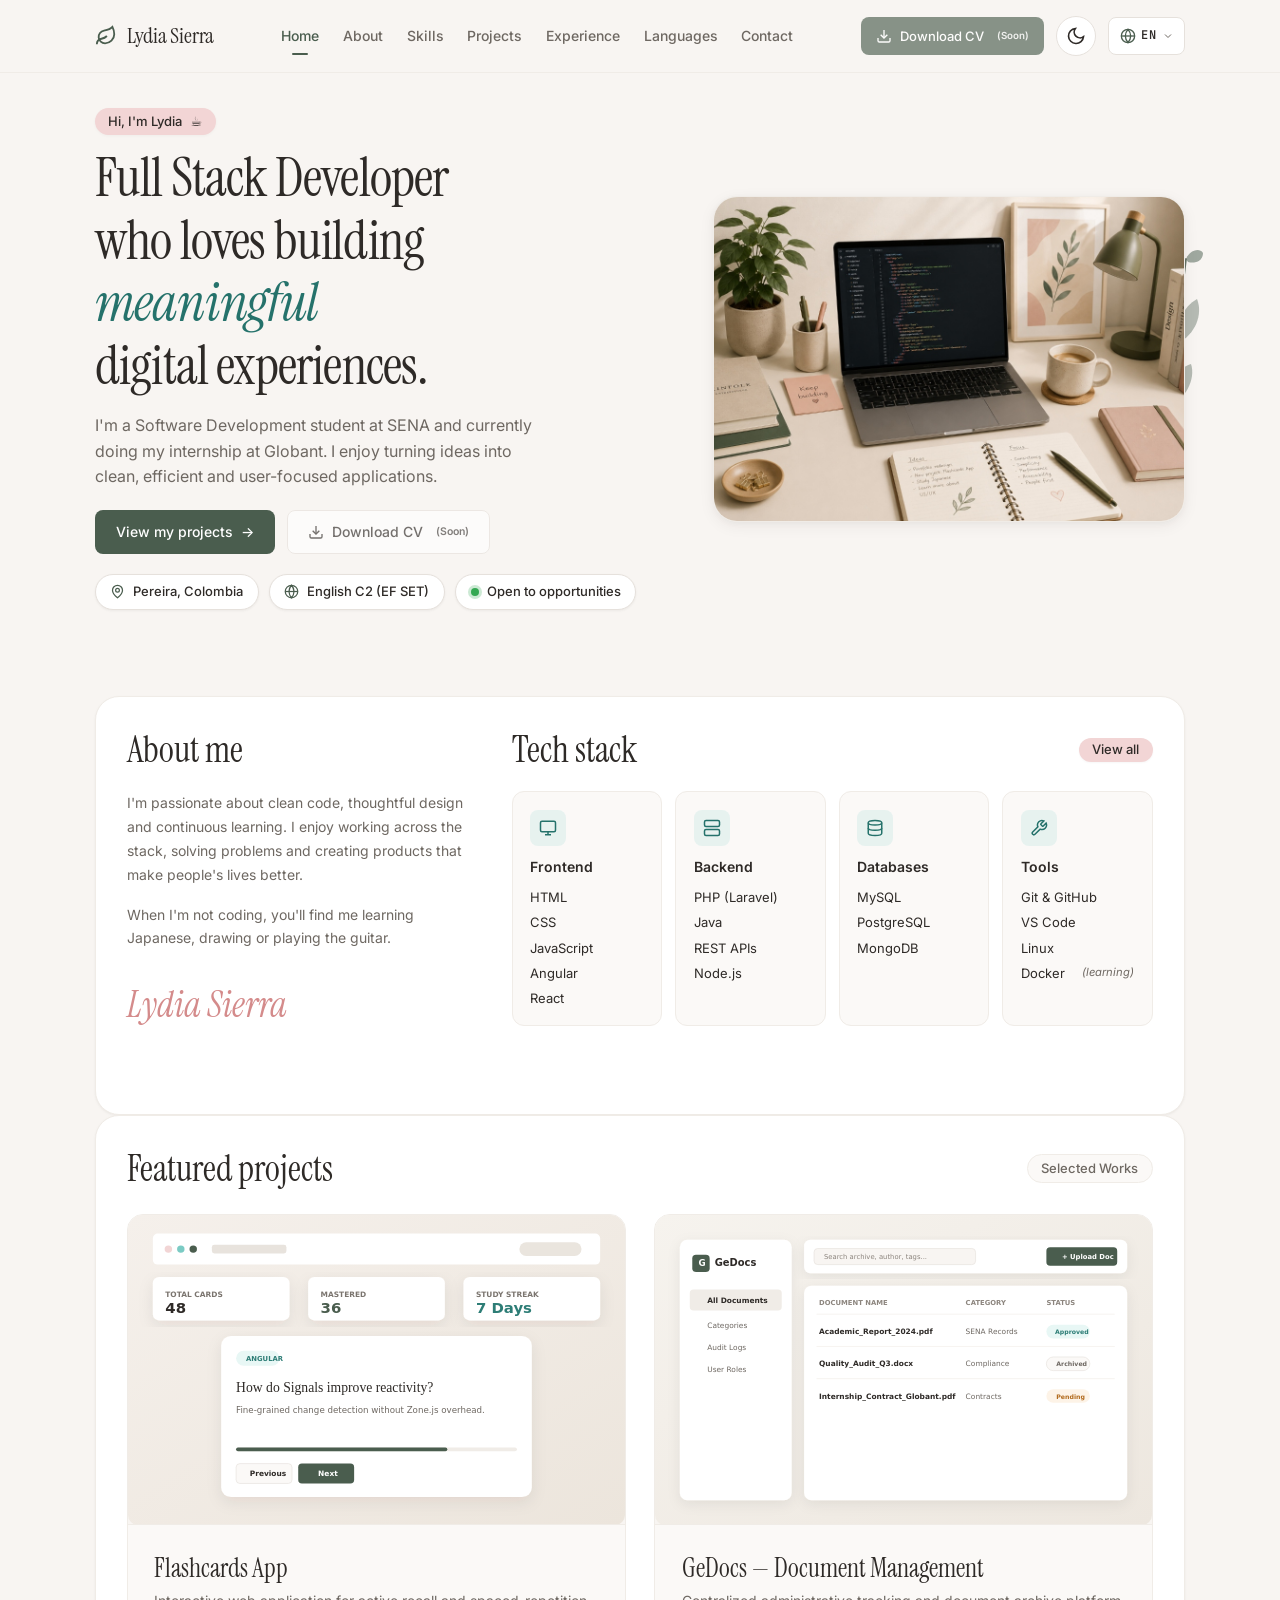
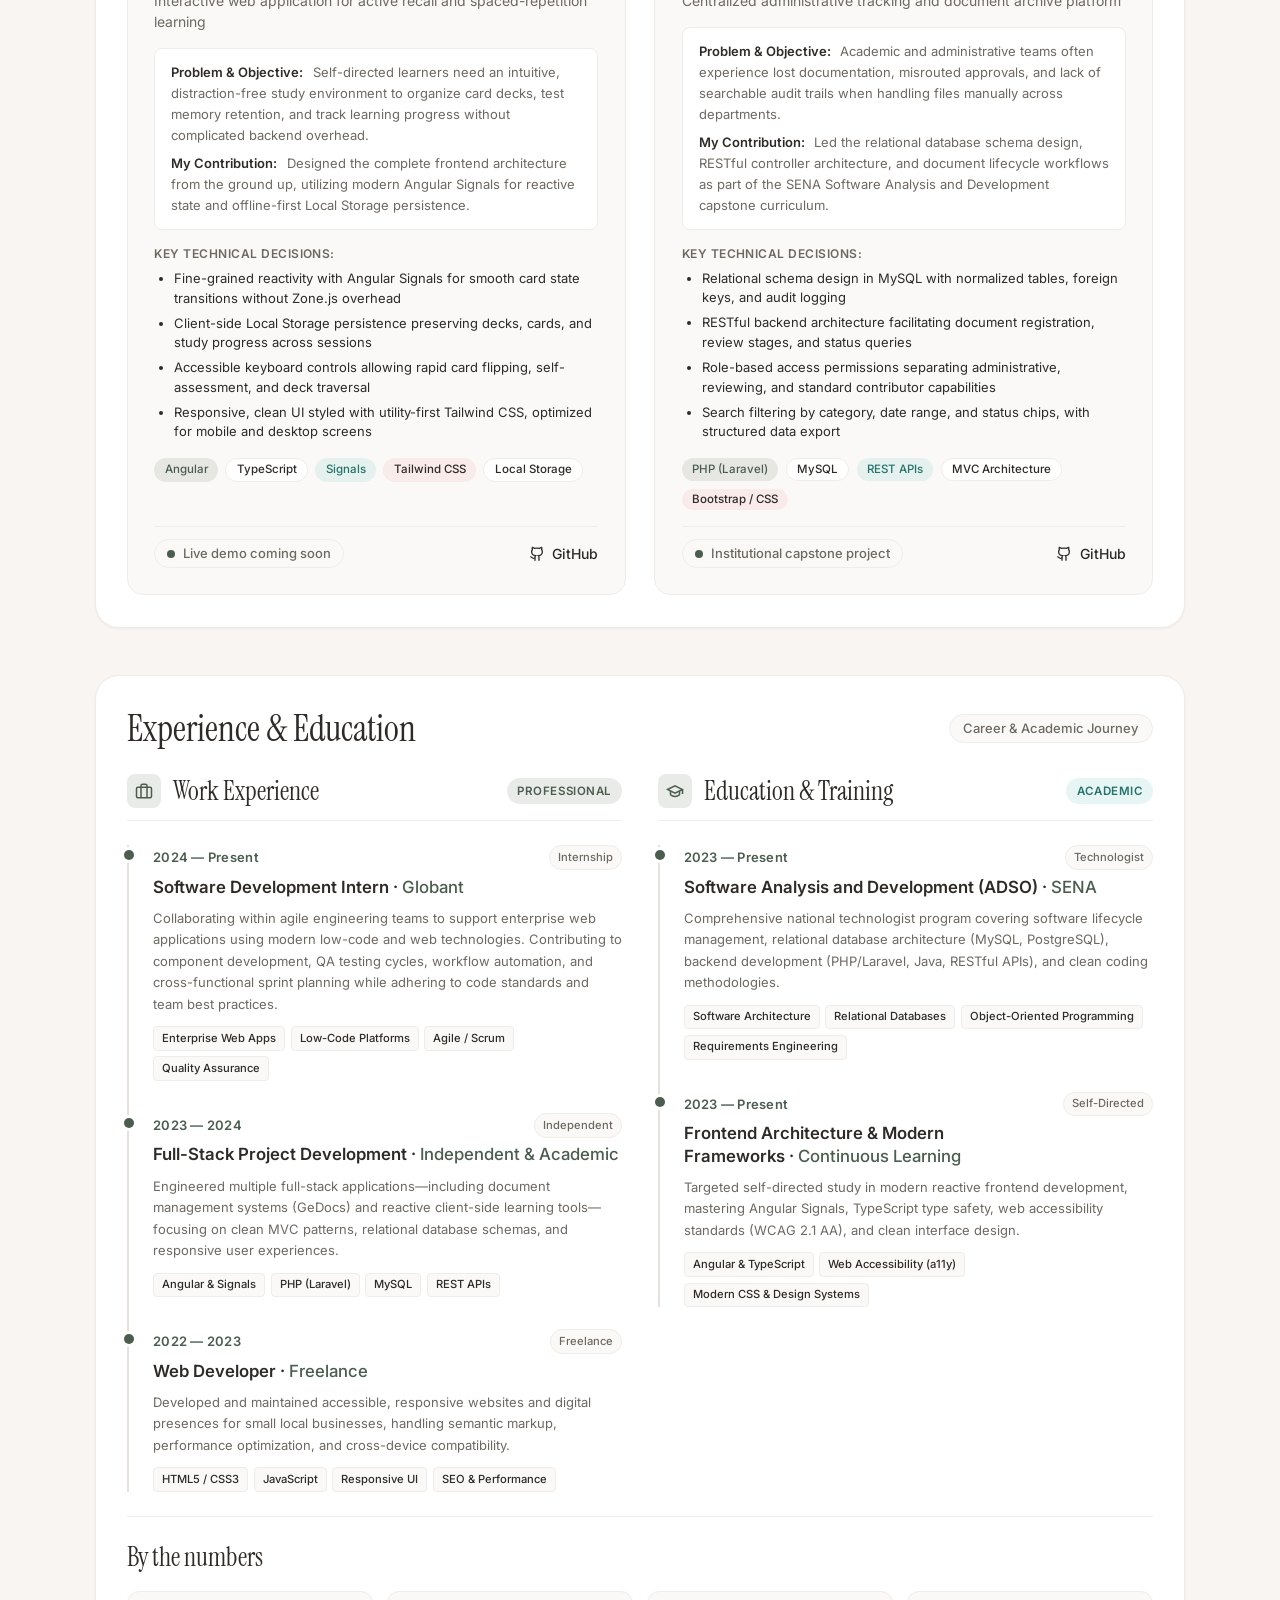
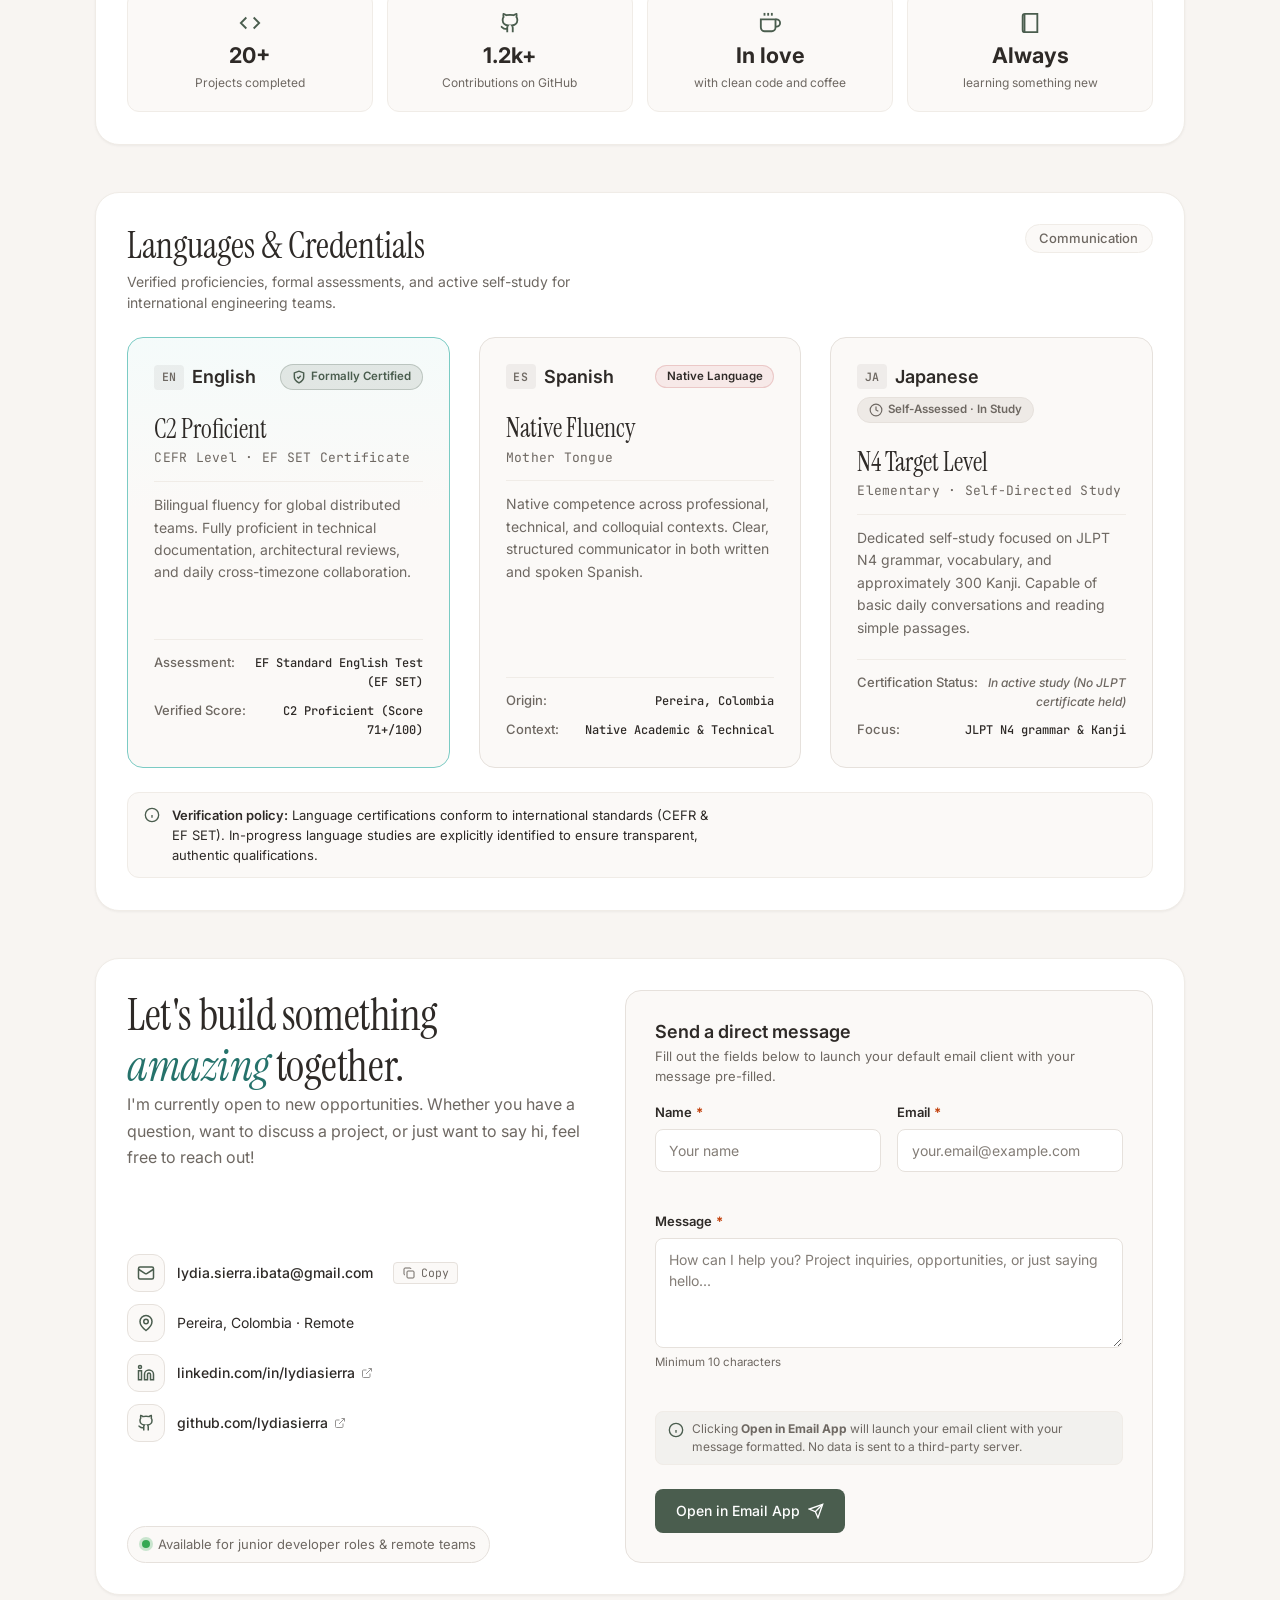
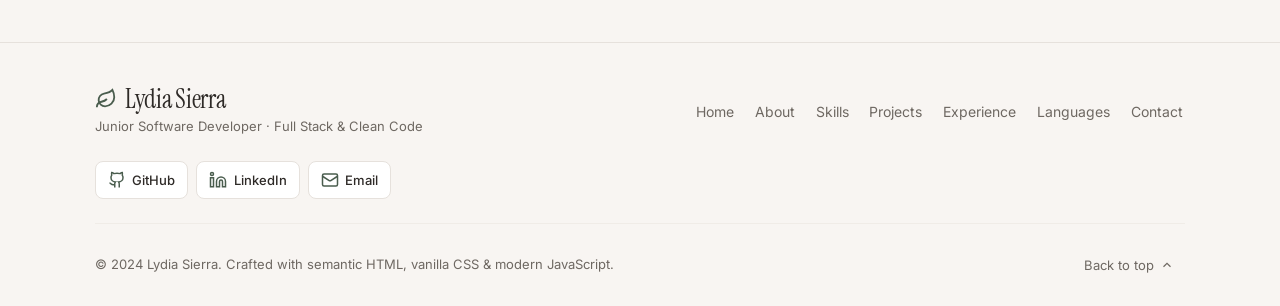
==== index.html @ cf104714 "fix(a11y): resolve accessibility audit findings across landmarks, contrast, and keyboard navigation " ====
<!DOCTYPE html>
<html lang="en">
<head>
  <meta charset="UTF-8">
  <meta name="viewport" content="width=device-width, initial-scale=1.0">
  <meta name="description" content="Personal developer portfolio of Lydia Sierra — Junior Software Developer. Explore projects, technical skills, experience, and contact information.">
  <meta name="author" content="Lydia Sierra">
  <title>Lydia Sierra — Personal Developer Portfolio</title>

  <!-- Early Theme Detection Script (FOUC Prevention) -->
  <script>
    (function () {
      try {
        const stored = localStorage.getItem('portfolio-theme');
        const isValid = stored === 'dark' || stored === 'light';
        const prefersDark = window.matchMedia && window.matchMedia('(prefers-color-scheme: dark)').matches;
        const theme = isValid ? stored : (prefersDark ? 'dark' : 'light');
        document.documentElement.setAttribute('data-theme', theme);
      } catch (err) {}
    })();
  </script>

  <!-- Typography: Google Fonts Preconnect & Stylesheets -->
  <link rel="preconnect" href="https://fonts.googleapis.com">
  <link rel="preconnect" href="https://fonts.gstatic.com" crossorigin>
  <link href="https://fonts.googleapis.com/css2?family=Instrument+Serif:ital@0;1&family=Inter:wght@400;500;600;700&family=JetBrains+Mono:wght@400;500&display=swap" rel="stylesheet">

  <!-- Stylesheets -->
  <link rel="stylesheet" href="css/variables.css">
  <link rel="stylesheet" href="css/style.css">
  <link rel="stylesheet" href="css/header.css">
  <link rel="stylesheet" href="css/hero.css">
  <link rel="stylesheet" href="css/about-skills.css">
  <link rel="stylesheet" href="css/projects.css">
  <link rel="stylesheet" href="css/experience.css">
  <link rel="stylesheet" href="css/languages.css">
  <link rel="stylesheet" href="css/contact.css">
  <link rel="stylesheet" href="css/footer.css">
</head>
<body>
  <!-- Accessible Skip-to-Content Link -->
  <a href="#main-content" class="skip-link" data-i18n="a11y.skipLink">Skip to main content</a>

  <!-- Polite Screen Reader Announcement Region for i18n -->
  <div id="i18n-announcer" class="sr-only" aria-live="polite" aria-atomic="true"></div>

  <!-- 1. Header and Navigation Landmark -->
  <header class="site-header" id="header">
    <div class="container header-container">
      <a href="#hero" class="brand-link" data-i18n-aria-label="brand.ariaLabel" aria-label="Lydia Sierra — Home">
        <svg class="brand-icon" aria-hidden="true" width="24" height="24" viewBox="0 0 24 24" fill="none" stroke="currentColor" stroke-width="2">
          <path d="M11 20A7 7 0 0 1 9.8 6.1C15.5 5 17 4.48 19 2c1 2 2 4.18 2 8 0 5.5-4.78 10-10 10Z"/>
          <path d="M2 21c0-3 1.85-5.36 5.08-6C9.5 14.52 12 13 13 12"/>
        </svg>
        <span class="brand-name">Lydia Sierra</span>
      </a>

      <!-- Mobile Navigation Toggle -->
      <button type="button" class="nav-toggle" aria-expanded="false" aria-controls="primary-nav" data-i18n-aria-label="nav.toggleAria" aria-label="Toggle navigation menu">
        <span class="nav-toggle-icon" aria-hidden="true"></span>
      </button>

      <!-- Navigation Links -->
      <nav id="primary-nav" class="nav-menu" data-i18n-aria-label="nav.ariaLabel" aria-label="Primary navigation">
        <ul class="nav-list" id="nav-list">
          <li data-nav-id="hero"><a href="#hero" class="nav-link active" aria-current="page" data-i18n="nav.home">Home</a></li>
          <li data-nav-id="about"><a href="#about" class="nav-link" data-i18n="nav.about">About</a></li>
          <li data-nav-id="skills"><a href="#skills" class="nav-link" data-i18n="nav.skills">Skills</a></li>
          <li data-nav-id="projects"><a href="#projects" class="nav-link" data-i18n="nav.projects">Projects</a></li>
          <li data-nav-id="experience"><a href="#experience" class="nav-link" data-i18n="nav.experience">Experience</a></li>
          <li data-nav-id="languages"><a href="#languages" class="nav-link" data-i18n="nav.languages">Languages</a></li>
          <li data-nav-id="contact"><a href="#contact" class="nav-link" data-i18n="nav.contact">Contact</a></li>
          <!-- Progressive Overflow Menu Item for Desktop & Tablet -->
          <li class="nav-overflow-item" id="nav-overflow-item" hidden>
            <button
              type="button"
              id="nav-overflow-btn"
              class="nav-link nav-overflow-btn"
              aria-expanded="false"
              aria-haspopup="true"
              aria-controls="nav-overflow-menu"
              data-i18n-aria-label="nav.moreLinks"
              aria-label="More navigation links"
            >
              <span class="nav-overflow-text" data-i18n="nav.more">More</span>
              <svg class="nav-overflow-caret" width="12" height="12" viewBox="0 0 24 24" fill="none" stroke="currentColor" stroke-width="2.5" aria-hidden="true">
                <polyline points="6 9 12 15 18 9"/>
              </svg>
            </button>
            <ul id="nav-overflow-menu" class="nav-overflow-menu" role="menu" data-i18n-aria-label="nav.moreLinks" aria-label="More navigation links" hidden></ul>
          </li>
        </ul>

        <!-- Mobile Drawer Action Controls (Rendered inside mobile navigation drawer only) -->
        <div class="nav-drawer-actions" id="nav-drawer-actions">
          <a href="assets/documents/Lydia_Sierra_CV.pdf" class="btn btn-primary btn-sm btn-drawer-cv" aria-disabled="true" data-i18n-title="actions.cvTitle" title="CV document pending upload">
            <svg class="btn-icon" aria-hidden="true" width="16" height="16" viewBox="0 0 24 24" fill="none" stroke="currentColor" stroke-width="2">
              <path d="M21 15v4a2 2 0 0 1-2 2H5a2 2 0 0 1-2-2v-4"/>
              <polyline points="7 10 12 15 17 10"/>
              <line x1="12" y1="15" x2="12" y2="3"/>
            </svg>
            <span data-i18n="actions.downloadCv">Download CV</span>
            <span class="badge-pending" aria-hidden="true" data-i18n="actions.cvSoon">(Soon)</span>
          </a>

          <button
            type="button"
            class="btn-theme-drawer theme-toggle-btn"
            data-action="theme-toggle"
            aria-label="Switch to dark theme"
            title="Switch to dark theme"
          >
            <span class="theme-icon-slot" aria-hidden="true">
              <svg class="theme-icon" aria-hidden="true" width="18" height="18" viewBox="0 0 24 24" fill="none" stroke="currentColor" stroke-width="2">
                <path d="M21 12.79A9 9 0 1 1 11.21 3 7 7 0 0 0 21 12.79z"/>
              </svg>
            </span>
            <span class="theme-drawer-text">Switch to dark theme</span>
          </button>
        </div>
      </nav>

      <!-- Header Action Controls -->
      <div class="header-actions">


        <a href="assets/documents/Lydia_Sierra_CV.pdf" class="btn btn-primary btn-sm desktop-only-action" aria-disabled="true" data-i18n-title="actions.cvTitle" title="CV document pending upload">
          <svg class="btn-icon" aria-hidden="true" width="16" height="16" viewBox="0 0 24 24" fill="none" stroke="currentColor" stroke-width="2">
            <path d="M21 15v4a2 2 0 0 1-2 2H5a2 2 0 0 1-2-2v-4"/>
            <polyline points="7 10 12 15 17 10"/>
            <line x1="12" y1="15" x2="12" y2="3"/>
          </svg>
          <span data-i18n="actions.downloadCv">Download CV</span>
          <span class="badge-pending" aria-hidden="true" data-i18n="actions.cvSoon">(Soon)</span>
        </a>

        <button type="button" id="theme-toggle" class="btn-icon-toggle desktop-only-action theme-toggle-btn" data-action="theme-toggle" aria-label="Switch to dark theme" title="Switch to dark theme">
          <svg class="theme-icon" aria-hidden="true" width="20" height="20" viewBox="0 0 24 24" fill="none" stroke="currentColor" stroke-width="2">
            <path d="M21 12.79A9 9 0 1 1 11.21 3 7 7 0 0 0 21 12.79z"/>
          </svg>
        </button>

                <!-- Language Selector Dropdown -->
        <div class="lang-selector-wrapper" id="lang-selector-wrapper">
          <button
            type="button"
            id="lang-selector-btn"
            class="lang-selector-btn"
            aria-expanded="false"
            aria-haspopup="listbox"
            aria-controls="lang-menu"
            data-i18n-aria-label="actions.langBtnAria"
            aria-label="Change language. Current language: English"
          >
            <svg class="lang-icon" width="16" height="16" viewBox="0 0 24 24" fill="none" stroke="currentColor" stroke-width="2" aria-hidden="true">
              <circle cx="12" cy="12" r="10"/>
              <line x1="2" y1="12" x2="22" y2="12"/>
              <path d="M12 2a15.3 15.3 0 0 1 4 10 15.3 15.3 0 0 1-4 10 15.3 15.3 0 0 1-4-10 15.3 15.3 0 0 1 4-10z"/>
            </svg>
            <span class="lang-current-code" id="lang-current-code">EN</span>
            <svg class="lang-caret" width="12" height="12" viewBox="0 0 24 24" fill="none" stroke="currentColor" stroke-width="2" aria-hidden="true">
              <polyline points="6 9 12 15 18 9"/>
            </svg>
          </button>

          <ul id="lang-menu" class="lang-menu" role="listbox" data-i18n-aria-label="actions.langMenuAria" aria-label="Language selection" hidden>
            <li role="option" id="lang-opt-en" class="lang-option selected" data-lang="en" aria-selected="true" tabindex="-1">
              <span class="lang-option-code">EN</span>
              <span class="lang-option-name">English</span>
              <svg class="lang-check" width="14" height="14" viewBox="0 0 24 24" fill="none" stroke="currentColor" stroke-width="2.5" aria-hidden="true">
                <polyline points="20 6 9 17 4 12"/>
              </svg>
            </li>
            <li role="option" id="lang-opt-es" class="lang-option" data-lang="es" aria-selected="false" tabindex="-1">
              <span class="lang-option-code">ES</span>
              <span class="lang-option-name">Español</span>
              <svg class="lang-check" width="14" height="14" viewBox="0 0 24 24" fill="none" stroke="currentColor" stroke-width="2.5" aria-hidden="true">
                <polyline points="20 6 9 17 4 12"/>
              </svg>
            </li>
          </ul>
        </div>
      </div>
    </div>
  </header>

  <!-- Main Content Landmark -->
  <main id="main-content" class="main-content">

    <!-- 2. Hero Section -->
    <section id="hero" class="hero-section" aria-labelledby="hero-title">
      <div class="container hero-container">
        <div class="hero-content">
          <p class="badge badge-greeting">
            <span data-i18n="hero.greeting">Hi, I'm Lydia</span> <span role="img" aria-label="coffee cup">☕</span>
          </p>

          <h1 id="hero-title" class="hero-title" data-i18n-html="hero.titleHtml">
            Full Stack Developer who loves building <span class="accent-text"><em>meaningful</em></span> digital experiences.
          </h1>

          <p class="hero-subtitle" data-i18n="hero.subtitle">
            I'm a Software Development student at SENA and currently doing my internship at Globant. I enjoy turning ideas into clean, efficient and user-focused applications.
          </p>

          <div class="hero-actions">
            <a href="#projects" class="btn btn-primary">
              <span data-i18n="hero.ctaProjects">View my projects</span> <span aria-hidden="true">&rarr;</span>
            </a>
            <a href="assets/documents/Lydia_Sierra_CV.pdf" class="btn btn-secondary" aria-disabled="true" data-i18n-title="actions.cvTitle" title="CV document pending upload">
              <svg class="btn-icon" aria-hidden="true" width="16" height="16" viewBox="0 0 24 24" fill="none" stroke="currentColor" stroke-width="2">
                <path d="M21 15v4a2 2 0 0 1-2 2H5a2 2 0 0 1-2-2v-4"/>
                <polyline points="7 10 12 15 17 10"/>
                <line x1="12" y1="15" x2="12" y2="3"/>
              </svg>
              <span data-i18n="hero.ctaCv">Download CV</span>
              <span class="badge-pending" aria-hidden="true" data-i18n="actions.cvSoon">(Soon)</span>
            </a>
          </div>

          <ul class="hero-meta-list" aria-label="Key professional attributes">
            <li>
              <svg class="meta-icon" aria-hidden="true" width="16" height="16" viewBox="0 0 24 24" fill="none" stroke="currentColor" stroke-width="2">
                <path d="M20 10c0 6-8 12-8 12s-8-6-8-12a8 8 0 0 1 16 0Z"/>
                <circle cx="12" cy="10" r="3"/>
              </svg>
              <span data-i18n="hero.pillLocation">Pereira, Colombia</span>
            </li>
            <li>
              <svg class="meta-icon" aria-hidden="true" width="16" height="16" viewBox="0 0 24 24" fill="none" stroke="currentColor" stroke-width="2">
                <circle cx="12" cy="12" r="10"/>
                <line x1="2" y1="12" x2="22" y2="12"/>
                <path d="M12 2a15.3 15.3 0 0 1 4 10 15.3 15.3 0 0 1-4 10 15.3 15.3 0 0 1-4-10 15.3 15.3 0 0 1 4-10z"/>
              </svg>
              <span data-i18n="hero.pillEnglish">English C2 (EF SET)</span>
            </li>
            <li>
              <span class="status-indicator-dot" aria-hidden="true"></span>
              <span data-i18n="hero.pillStatus">Open to opportunities</span>
            </li>
          </ul>
        </div>

        <div class="hero-visual-wrapper">
          <figure class="hero-visual">
            <img src="assets/images/hero-workspace.jpg" data-i18n-alt="hero.imageAlt" alt="Developer workspace desk setup with laptop displaying code, coffee cup, and open notebook" width="600" height="400" loading="eager">
          </figure>
          <svg class="hero-botanical" aria-hidden="true" width="120" height="240" viewBox="0 0 120 240" fill="none">
            <path d="M60 230 C 58 170, 75 110, 85 20" stroke="var(--color-primary)" stroke-width="1.75" stroke-linecap="round"/>
            <path d="M62 200 C 45 190, 35 170, 40 155 C 55 160, 62 175, 62 190" fill="var(--color-accent-pink)" opacity="0.85"/>
            <path d="M66 170 C 85 160, 95 140, 90 125 C 75 130, 68 145, 67 160" fill="var(--color-primary)" opacity="0.45"/>
            <path d="M70 140 C 50 130, 42 110, 48 95 C 62 100, 70 115, 70 130" fill="var(--color-accent-pink)" opacity="0.85"/>
            <path d="M76 105 C 95 95, 102 75, 96 60 C 82 68, 77 82, 76 96" fill="var(--color-primary)" opacity="0.45"/>
            <path d="M80 75 C 65 65, 60 48, 66 35 C 78 40, 82 55, 81 68" fill="var(--color-accent-pink)" opacity="0.85"/>
            <path d="M85 20 C 88 12, 98 8, 102 14 C 102 22, 94 25, 87 23" fill="var(--color-primary)" opacity="0.6"/>
          </svg>
        </div>
      </div>
    </section>

    <!-- 3 & 4. About & Skills Surface Landmark Panel -->
    <div class="container about-skills-container">
      <div class="about-skills-panel surface-card">

        <!-- 3. About Section -->
        <section id="about" class="about-column" aria-labelledby="about-title">
          <h2 id="about-title" class="section-title" data-i18n="about.title">About me</h2>
          <div class="about-body">
            <p data-i18n="about.p1">
              I'm passionate about clean code, thoughtful design and continuous learning. I enjoy working across the stack, solving problems and creating products that make people's lives better.
            </p>
            <p data-i18n="about.p2">
              When I'm not coding, you'll find me learning Japanese, drawing or playing the guitar.
            </p>
            <p class="signature" data-i18n-aria-label="about.signatureAria" aria-label="Personal signature: Lydia Sierra">
              Lydia Sierra
            </p>
          </div>
        </section>

        <!-- 4. Skills Section (Tech Stack) -->
        <section id="skills" class="skills-column" aria-labelledby="skills-title">
          <div class="skills-header">
            <h2 id="skills-title" class="section-title" data-i18n="skills.title">Tech stack</h2>
            <a href="#projects" class="badge-view-all" data-i18n="skills.viewAll" data-i18n-aria-label="skills.viewAllAria" aria-label="View all projects using these skills">View all</a>
          </div>

          <div class="skills-grid">
            <!-- Frontend Category -->
            <article class="skill-category">
              <div class="skill-icon-wrapper" aria-hidden="true">
                <svg class="skill-icon" aria-hidden="true" width="20" height="20" viewBox="0 0 24 24" fill="none" stroke="currentColor" stroke-width="2">
                  <rect width="20" height="14" x="2" y="3" rx="2"/>
                  <line x1="8" x2="16" y1="21" y2="21"/>
                  <line x1="12" x2="12" y1="17" y2="21"/>
                </svg>
              </div>
              <h3 class="skill-category-title" data-i18n="skills.catFrontend">Frontend</h3>
              <ul class="skill-list">
                <li><span>HTML</span></li>
                <li><span>CSS</span></li>
                <li><span>JavaScript</span></li>
                <li><span>Angular</span></li>
                <li><span>React</span></li>
              </ul>
            </article>

            <!-- Backend Category -->
            <article class="skill-category">
              <div class="skill-icon-wrapper" aria-hidden="true">
                <svg class="skill-icon" aria-hidden="true" width="20" height="20" viewBox="0 0 24 24" fill="none" stroke="currentColor" stroke-width="2">
                  <rect width="20" height="8" x="2" y="2" rx="2"/>
                  <rect width="20" height="8" x="2" y="14" rx="2"/>
                  <line x1="6" x2="6.01" y1="6" y2="6"/>
                  <line x1="6" x2="6.01" y1="18" y2="18"/>
                </svg>
              </div>
              <h3 class="skill-category-title" data-i18n="skills.catBackend">Backend</h3>
              <ul class="skill-list">
                <li><span>PHP (Laravel)</span></li>
                <li><span>Java</span></li>
                <li><span>REST APIs</span></li>
                <li><span>Node.js</span></li>
              </ul>
            </article>

            <!-- Databases Category -->
            <article class="skill-category">
              <div class="skill-icon-wrapper" aria-hidden="true">
                <svg class="skill-icon" aria-hidden="true" width="20" height="20" viewBox="0 0 24 24" fill="none" stroke="currentColor" stroke-width="2">
                  <ellipse cx="12" cy="5" rx="9" ry="3"/>
                  <path d="M3 5V19A9 3 0 0 0 21 19V5"/>
                  <path d="M3 12A9 3 0 0 0 21 12"/>
                </svg>
              </div>
              <h3 class="skill-category-title" data-i18n="skills.catDatabases">Databases</h3>
              <ul class="skill-list">
                <li><span>MySQL</span></li>
                <li><span>PostgreSQL</span></li>
                <li><span>MongoDB</span></li>
              </ul>
            </article>

            <!-- Tools Category -->
            <article class="skill-category">
              <div class="skill-icon-wrapper" aria-hidden="true">
                <svg class="skill-icon" aria-hidden="true" width="20" height="20" viewBox="0 0 24 24" fill="none" stroke="currentColor" stroke-width="2">
                  <path d="M14.7 6.3a1 1 0 0 0 0 1.4l1.6 1.6a1 1 0 0 0 1.4 0l3.77-3.77a6 6 0 0 1-7.94 7.94l-6.91 6.91a2.12 2.12 0 0 1-3-3l6.91-6.91a6 6 0 0 1 7.94-7.94l-3.76 3.76z"/>
                </svg>
              </div>
              <h3 class="skill-category-title" data-i18n="skills.catTools">Tools</h3>
              <ul class="skill-list">
                <li><span>Git &amp; GitHub</span></li>
                <li><span>VS Code</span></li>
                <li><span>Linux</span></li>
                <li><span>Docker</span> <span class="skill-context-tag" data-i18n="skills.learningTag">(learning)</span></li>
              </ul>
            </article>
          </div>
        </section>

      </div>
    </div>

    <!-- 5. Featured Projects Section -->
    <section id="projects" class="projects-section" aria-labelledby="projects-title">
      <div class="container projects-container">
        <div class="projects-panel surface-card">
          <div class="projects-header-bar">
            <h2 id="projects-title" class="section-title" data-i18n="projects.title">Featured projects</h2>
            <span class="badge badge-subtle" data-i18n="projects.badge">Selected Works</span>
          </div>

          <div class="projects-grid">
            <!-- Project 1: Flashcards App -->
            <article class="project-card" id="project-flashcards-app">
              <div class="project-media-frame">
                <img
                  src="assets/images/project-flashcards.svg"
                  alt="Flashcards App interface preview showing a study card on Angular Signals with progress tracking and navigation buttons"
                  width="800"
                  height="500"
                  loading="lazy"
                  class="project-image"
                >
              </div>

              <div class="project-content">
                <div class="project-header">
                  <h3 class="project-title">Flashcards App</h3>
                  <p class="project-subtitle">Interactive web application for active recall and spaced-repetition learning</p>
                </div>

                <div class="project-narrative">
                  <p class="project-narrative-item">
                    <strong class="narrative-label">Problem &amp; Objective:</strong>
                    <span>Self-directed learners need an intuitive, distraction-free study environment to organize card decks, test memory retention, and track learning progress without complicated backend overhead.</span>
                  </p>
                  <p class="project-narrative-item">
                    <strong class="narrative-label">My Contribution:</strong>
                    <span>Designed the complete frontend architecture from the ground up, utilizing modern Angular Signals for reactive state and offline-first Local Storage persistence.</span>
                  </p>
                </div>

                <div class="project-details">
                  <h4 class="details-heading">Key Technical Decisions:</h4>
                  <ul class="project-highlights">
                    <li>Fine-grained reactivity with Angular Signals for smooth card state transitions without Zone.js overhead</li>
                    <li>Client-side Local Storage persistence preserving decks, cards, and study progress across sessions</li>
                    <li>Accessible keyboard controls allowing rapid card flipping, self-assessment, and deck traversal</li>
                    <li>Responsive, clean UI styled with utility-first Tailwind CSS, optimized for mobile and desktop screens</li>
                  </ul>
                </div>

                <ul class="project-tags" aria-label="Technologies used in Flashcards App">
                  <li class="project-tag project-tag--primary">Angular</li>
                  <li class="project-tag project-tag--neutral">TypeScript</li>
                  <li class="project-tag project-tag--turquoise">Signals</li>
                  <li class="project-tag project-tag--pink">Tailwind CSS</li>
                  <li class="project-tag project-tag--neutral">Local Storage</li>
                </ul>

                <div class="project-actions">
                  <div class="project-actions-left">
                    <span class="badge badge-subtle project-status-badge" title="Live demo coming soon">
                      <span class="status-indicator-dot" aria-hidden="true" style="background-color: var(--color-primary); box-shadow: none;"></span>
                      <span>Live demo coming soon</span>
                    </span>
                  </div>
                  <div class="project-actions-right">
                    <a href="https://github.com/LydiaSierra" class="project-repo-link" target="_blank" rel="noopener noreferrer" aria-label="View Flashcards App on GitHub (opens in new tab)">
                      <svg aria-hidden="true" width="16" height="16" viewBox="0 0 24 24" fill="none" stroke="currentColor" stroke-width="2">
                        <path d="M15 22v-4a4.8 4.8 0 0 0-1-3.5c3 0 6-2 6-5.5.08-1.25-.27-2.48-1-3.5.28-1.15.28-2.35 0-3.5 0 0-1 0-3 1.5-2.64-.5-5.36-.5-8 0C6 2 5 2 5 2c-.3 1.15-.3 2.35 0 3.5A5.403 5.403 0 0 0 4 9c0 3.5 3 5.5 6 5.5-.39.49-.68 1.05-.85 1.65-.17.6-.22 1.23-.15 1.85v4"/>
                        <path d="M9 18c-4.51 2-5-2-7-2"/>
                      </svg>
                      <span>GitHub</span>
                    </a>
                  </div>
                </div>
              </div>
            </article>

            <!-- Project 2: GeDocs -->
            <article class="project-card" id="project-gedocs">
              <div class="project-media-frame">
                <img
                  src="assets/images/project-gedocs.svg"
                  alt="GeDocs administrative interface preview displaying document records, categories, search filtering, and approval status"
                  width="800"
                  height="500"
                  loading="lazy"
                  class="project-image"
                >
              </div>

              <div class="project-content">
                <div class="project-header">
                  <h3 class="project-title">GeDocs — Document Management</h3>
                  <p class="project-subtitle">Centralized administrative tracking and document archive platform</p>
                </div>

                <div class="project-narrative">
                  <p class="project-narrative-item">
                    <strong class="narrative-label">Problem &amp; Objective:</strong>
                    <span>Academic and administrative teams often experience lost documentation, misrouted approvals, and lack of searchable audit trails when handling files manually across departments.</span>
                  </p>
                  <p class="project-narrative-item">
                    <strong class="narrative-label">My Contribution:</strong>
                    <span>Led the relational database schema design, RESTful controller architecture, and document lifecycle workflows as part of the SENA Software Analysis and Development capstone curriculum.</span>
                  </p>
                </div>

                <div class="project-details">
                  <h4 class="details-heading">Key Technical Decisions:</h4>
                  <ul class="project-highlights">
                    <li>Relational schema design in MySQL with normalized tables, foreign keys, and audit logging</li>
                    <li>RESTful backend architecture facilitating document registration, review stages, and status queries</li>
                    <li>Role-based access permissions separating administrative, reviewing, and standard contributor capabilities</li>
                    <li>Search filtering by category, date range, and status chips, with structured data export</li>
                  </ul>
                </div>

                <ul class="project-tags" aria-label="Technologies used in GeDocs — Document Management">
                  <li class="project-tag project-tag--primary">PHP (Laravel)</li>
                  <li class="project-tag project-tag--neutral">MySQL</li>
                  <li class="project-tag project-tag--turquoise">REST APIs</li>
                  <li class="project-tag project-tag--neutral">MVC Architecture</li>
                  <li class="project-tag project-tag--pink">Bootstrap / CSS</li>
                </ul>

                <div class="project-actions">
                  <div class="project-actions-left">
                    <span class="badge badge-subtle project-status-badge" title="Institutional capstone project">
                      <span class="status-indicator-dot" aria-hidden="true" style="background-color: var(--color-primary); box-shadow: none;"></span>
                      <span>Institutional capstone project</span>
                    </span>
                  </div>
                  <div class="project-actions-right">
                    <a href="https://github.com/LydiaSierra" class="project-repo-link" target="_blank" rel="noopener noreferrer" aria-label="View GeDocs on GitHub (opens in new tab)">
                      <svg aria-hidden="true" width="16" height="16" viewBox="0 0 24 24" fill="none" stroke="currentColor" stroke-width="2">
                        <path d="M15 22v-4a4.8 4.8 0 0 0-1-3.5c3 0 6-2 6-5.5.08-1.25-.27-2.48-1-3.5.28-1.15.28-2.35 0-3.5 0 0-1 0-3 1.5-2.64-.5-5.36-.5-8 0C6 2 5 2 5 2c-.3 1.15-.3 2.35 0 3.5A5.403 5.403 0 0 0 4 9c0 3.5 3 5.5 6 5.5-.39.49-.68 1.05-.85 1.65-.17.6-.22 1.23-.15 1.85v4"/>
                        <path d="M9 18c-4.51 2-5-2-7-2"/>
                      </svg>
                      <span>GitHub</span>
                    </a>
                  </div>
                </div>
              </div>
            </article>
          </div>
        </div>
      </div>
    </section>

    <!-- 6. Experience and Education Section -->
    <section id="experience" class="experience-section" aria-labelledby="experience-title">
      <div class="container experience-container">
        <div class="experience-panel surface-card">
          <div class="experience-header-bar">
            <h2 id="experience-title" class="section-title" data-i18n="experience.title">Experience &amp; Education</h2>
            <span class="badge badge-subtle" data-i18n="experience.badge">Career &amp; Academic Journey</span>
          </div>

          <div class="journey-grid">
            <!-- Column 1: Professional Experience -->
            <div class="journey-column experience-column">
              <div class="column-header">
                <div class="column-icon-wrapper" aria-hidden="true">
                  <svg aria-hidden="true" width="18" height="18" viewBox="0 0 24 24" fill="none" stroke="currentColor" stroke-width="2">
                    <rect width="20" height="14" x="2" y="7" rx="2" ry="2"/>
                    <path d="M16 21V5a2 2 0 0 0-2-2h-4a2 2 0 0 0-2 2v16"/>
                  </svg>
                </div>
                <h3 class="journey-heading" data-i18n="experience.workHeading">Work Experience</h3>
                <span class="journey-type-badge journey-type--work" data-i18n="experience.workTypeBadge">Professional</span>
              </div>

              <ol class="timeline-list" aria-label="Professional work experience timeline">
                <!-- Globant -->
                <li class="timeline-item">
                  <div class="timeline-item-header">
                    <time datetime="2024" class="timeline-date" data-i18n="exp.globant.date">2024 &mdash; Present</time>
                    <span class="experience-tag" data-i18n="exp.globant.tag">Internship</span>
                  </div>
                  <h4 class="timeline-role">
                    <span data-i18n="exp.globant.role">Software Development Intern</span> &middot; <span class="timeline-company">Globant</span>
                  </h4>
                  <p class="timeline-desc" data-i18n="exp.globant.desc">
                    Collaborating within agile engineering teams to support enterprise web applications using modern low-code and web technologies. Contributing to component development, QA testing cycles, workflow automation, and cross-functional sprint planning while adhering to code standards and team best practices.
                  </p>
                  <ul class="timeline-tech-stack" aria-label="Core technologies used at Globant">
                    <li data-i18n="exp.globant.tech1">Enterprise Web Apps</li>
                    <li data-i18n="exp.globant.tech2">Low-Code Platforms</li>
                    <li data-i18n="exp.globant.tech3">Agile / Scrum</li>
                    <li data-i18n="exp.globant.tech4">Quality Assurance</li>
                  </ul>
                </li>

                <!-- Academic Projects & Independent -->
                <li class="timeline-item">
                  <div class="timeline-item-header">
                    <time datetime="2023" class="timeline-date" data-i18n="exp.independent.date">2023 &mdash; 2024</time>
                    <span class="experience-tag" data-i18n="exp.independent.tag">Independent</span>
                  </div>
                  <h4 class="timeline-role">
                    <span data-i18n="exp.independent.role">Full-Stack Project Development</span> &middot; <span class="timeline-company" data-i18n="exp.independent.company">Independent &amp; Academic</span>
                  </h4>
                  <p class="timeline-desc" data-i18n="exp.independent.desc">
                    Engineered multiple full-stack applications—including document management systems (GeDocs) and reactive client-side learning tools—focusing on clean MVC patterns, relational database schemas, and responsive user experiences.
                  </p>
                  <ul class="timeline-tech-stack" aria-label="Technologies used in independent projects">
                    <li>Angular &amp; Signals</li>
                    <li>PHP (Laravel)</li>
                    <li>MySQL</li>
                    <li>REST APIs</li>
                  </ul>
                </li>

                <!-- Freelance -->
                <li class="timeline-item">
                  <div class="timeline-item-header">
                    <time datetime="2022" class="timeline-date" data-i18n="exp.freelance.date">2022 &mdash; 2023</time>
                    <span class="experience-tag" data-i18n="exp.freelance.tag">Freelance</span>
                  </div>
                  <h4 class="timeline-role">
                    <span data-i18n="exp.freelance.role">Web Developer</span> &middot; <span class="timeline-company" data-i18n="exp.freelance.company">Freelance</span>
                  </h4>
                  <p class="timeline-desc" data-i18n="exp.freelance.desc">
                    Developed and maintained accessible, responsive websites and digital presences for small local businesses, handling semantic markup, performance optimization, and cross-device compatibility.
                  </p>
                  <ul class="timeline-tech-stack" aria-label="Technologies used in freelance work">
                    <li>HTML5 / CSS3</li>
                    <li>JavaScript</li>
                    <li data-i18n="exp.freelance.tech3">Responsive UI</li>
                    <li data-i18n="exp.freelance.tech4">SEO &amp; Performance</li>
                  </ul>
                </li>
              </ol>
            </div>

            <!-- Column 2: Formal Education & Academic Foundation -->
            <div class="journey-column education-column">
              <div class="column-header">
                <div class="column-icon-wrapper" aria-hidden="true">
                  <svg aria-hidden="true" width="18" height="18" viewBox="0 0 24 24" fill="none" stroke="currentColor" stroke-width="2">
                    <path d="M22 10v6M2 10l10-5 10 5-10 5z"/>
                    <path d="M6 12v5c3 3 9 3 12 0v-5"/>
                  </svg>
                </div>
                <h3 class="journey-heading" data-i18n="experience.eduHeading">Education &amp; Training</h3>
                <span class="journey-type-badge journey-type--edu" data-i18n="experience.eduTypeBadge">Academic</span>
              </div>

              <ol class="timeline-list" aria-label="Education and academic timeline">
                <!-- SENA -->
                <li class="timeline-item">
                  <div class="timeline-item-header">
                    <time datetime="2023" class="timeline-date" data-i18n="edu.sena.date">2023 &mdash; Present</time>
                    <span class="experience-tag" data-i18n="edu.sena.tag">Technologist</span>
                  </div>
                  <h4 class="timeline-role">
                    <span data-i18n="edu.sena.role">Software Analysis and Development (ADSO)</span> &middot; <span class="education-institution" data-i18n="edu.sena.institution">SENA</span>
                  </h4>
                  <p class="timeline-desc" data-i18n="edu.sena.desc">
                    Comprehensive national technologist program covering software lifecycle management, relational database architecture (MySQL, PostgreSQL), backend development (PHP/Laravel, Java, RESTful APIs), and clean coding methodologies.
                  </p>
                  <ul class="timeline-tech-stack" aria-label="Academic competencies acquired at SENA">
                    <li data-i18n="edu.sena.tech1">Software Architecture</li>
                    <li data-i18n="edu.sena.tech2">Relational Databases</li>
                    <li data-i18n="edu.sena.tech3">Object-Oriented Programming</li>
                    <li data-i18n="edu.sena.tech4">Requirements Engineering</li>
                  </ul>
                </li>

                <!-- Technical Specializations / Continuous Learning -->
                <li class="timeline-item">
                  <div class="timeline-item-header">
                    <time datetime="2023" class="timeline-date" data-i18n="edu.continuous.date">2023 &mdash; Present</time>
                    <span class="experience-tag" data-i18n="edu.continuous.tag">Self-Directed</span>
                  </div>
                  <h4 class="timeline-role">
                    <span data-i18n="edu.continuous.role">Frontend Architecture &amp; Modern Frameworks</span> &middot; <span class="education-institution" data-i18n="edu.continuous.institution">Continuous Learning</span>
                  </h4>
                  <p class="timeline-desc" data-i18n="edu.continuous.desc">
                    Targeted self-directed study in modern reactive frontend development, mastering Angular Signals, TypeScript type safety, web accessibility standards (WCAG 2.1 AA), and clean interface design.
                  </p>
                  <ul class="timeline-tech-stack" aria-label="Areas of continuous technical specialization">
                    <li data-i18n="edu.continuous.tech1">Angular &amp; TypeScript</li>
                    <li data-i18n="edu.continuous.tech2">Web Accessibility (a11y)</li>
                    <li data-i18n="edu.continuous.tech3">Modern CSS &amp; Design Systems</li>
                  </ul>
                </li>
              </ol>
            </div>
          </div>

          <!-- Bottom Summary Milestones -->
          <div class="experience-milestones">
            <h3 class="milestones-heading" data-i18n="milestones.heading">By the numbers</h3>
            <ul class="metrics-grid" aria-label="Key milestones and metrics">
              <li class="metric-card">
                <div class="metric-icon-wrap" aria-hidden="true">
                  <svg aria-hidden="true" width="22" height="22" viewBox="0 0 24 24" fill="none" stroke="currentColor" stroke-width="2">
                    <polyline points="16 18 22 12 16 6"/>
                    <polyline points="8 6 2 12 8 18"/>
                  </svg>
                </div>
                <span class="metric-value">20+</span>
                <span class="metric-label" data-i18n="milestones.projects">Projects completed</span>
              </li>

              <li class="metric-card">
                <div class="metric-icon-wrap" aria-hidden="true">
                  <svg aria-hidden="true" width="22" height="22" viewBox="0 0 24 24" fill="none" stroke="currentColor" stroke-width="2">
                    <path d="M15 22v-4a4.8 4.8 0 0 0-1-3.5c3 0 6-2 6-5.5.08-1.25-.27-2.48-1-3.5.28-1.15.28-2.35 0-3.5 0 0-1 0-3 1.5-2.64-.5-5.36-.5-8 0C6 2 5 2 5 2c-.3 1.15-.3 2.35 0 3.5A5.403 5.403 0 0 0 4 9c0 3.5 3 5.5 6 5.5-.39.49-.68 1.05-.85 1.65-.17.6-.22 1.23-.15 1.85v4"/>
                    <path d="M9 18c-4.51 2-5-2-7-2"/>
                  </svg>
                </div>
                <span class="metric-value">1.2k+</span>
                <span class="metric-label" data-i18n="milestones.contributions">Contributions on GitHub</span>
              </li>

              <li class="metric-card">
                <div class="metric-icon-wrap" aria-hidden="true">
                  <svg aria-hidden="true" width="22" height="22" viewBox="0 0 24 24" fill="none" stroke="currentColor" stroke-width="2">
                    <path d="M18 8h1a4 4 0 0 1 0 8h-1"/>
                    <path d="M2 8h16v9a4 4 0 0 1-4 4H6a4 4 0 0 1-4-4V8z"/>
                    <line x1="6" y1="1" x2="6" y2="4"/>
                    <line x1="10" y1="1" x2="10" y2="4"/>
                    <line x1="14" y1="1" x2="14" y2="4"/>
                  </svg>
                </div>
                <span class="metric-value" data-i18n="milestones.coffeeVal">In love</span>
                <span class="metric-label" data-i18n="milestones.coffeeLabel">with clean code and coffee</span>
              </li>

              <li class="metric-card">
                <div class="metric-icon-wrap" aria-hidden="true">
                  <svg aria-hidden="true" width="22" height="22" viewBox="0 0 24 24" fill="none" stroke="currentColor" stroke-width="2">
                    <path d="M4 19.5v-15A2.5 2.5 0 0 1 6.5 2H20v20H6.5a2.5 2.5 0 0 1-2.5-2.5Z"/>
                    <path d="M6 2v20"/>
                  </svg>
                </div>
                <span class="metric-value" data-i18n="milestones.learningVal">Always</span>
                <span class="metric-label" data-i18n="milestones.learningLabel">learning something new</span>
              </li>
            </ul>
          </div>
        </div>
      </div>
    </section>

    <!-- 7. Languages & Credentials Section -->
    <section id="languages" class="languages-section" aria-labelledby="languages-title">
      <div class="container languages-container">
        <div class="languages-panel surface-card">
          <div class="languages-header-bar">
            <div>
              <h2 id="languages-title" class="section-title" data-i18n="languages.title">Languages &amp; Credentials</h2>
              <p class="languages-subtitle" data-i18n="languages.subtitle">
                Verified proficiencies, formal assessments, and active self-study for international engineering teams.
              </p>
            </div>
            <span class="badge badge-subtle" data-i18n="languages.badge">Communication</span>
          </div>

          <ul class="languages-grid" aria-label="Spoken and written language proficiencies and credentials">
            <!-- English Card (Highlighted for international recruiters) -->
            <li class="language-card-wrapper">
              <article class="language-card language-card-highlight">
                <header class="language-card-header">
                  <div class="language-title-group">
                    <span class="language-locale-tag" aria-hidden="true">EN</span>
                    <h3 class="language-name" data-i18n="lang.en.name">English</h3>
                  </div>
                  <span class="language-status-badge status-certified">
                    <svg class="status-icon" width="14" height="14" viewBox="0 0 24 24" fill="none" stroke="currentColor" stroke-width="2.5" aria-hidden="true">
                      <path d="M12 22s8-4 8-10V5l-8-3-8 3v7c0 6 8 10 8 10z"/>
                      <path d="m9 12 2 2 4-4"/>
                    </svg>
                    <span data-i18n="lang.en.status">Formally Certified</span>
                  </span>
                </header>

                <div class="language-level-box">
                  <span class="language-level-tier" data-i18n="lang.en.tier">C2 Proficient</span>
                  <span class="language-standard" data-i18n="lang.en.standard">CEFR Level &middot; EF SET Certificate</span>
                </div>

                <p class="language-detail" data-i18n="lang.en.detail">
                  Bilingual fluency for global distributed teams. Fully proficient in technical documentation, architectural reviews, and daily cross-timezone collaboration.
                </p>

                <footer class="language-card-footer">
                  <div class="credential-meta">
                    <span class="credential-label" data-i18n="lang.en.assessmentLabel">Assessment:</span>
                    <span class="credential-value" data-i18n="lang.en.assessmentVal">EF Standard English Test (EF SET)</span>
                  </div>
                  <div class="credential-meta">
                    <span class="credential-label" data-i18n="lang.en.scoreLabel">Verified Score:</span>
                    <span class="credential-value" data-i18n="lang.en.scoreVal">C2 Proficient (Score 71+/100)</span>
                  </div>
                </footer>
              </article>
            </li>

            <!-- Spanish Card -->
            <li class="language-card-wrapper">
              <article class="language-card">
                <header class="language-card-header">
                  <div class="language-title-group">
                    <span class="language-locale-tag" aria-hidden="true">ES</span>
                    <h3 class="language-name" data-i18n="lang.es.name">Spanish</h3>
                  </div>
                  <span class="language-status-badge status-native">
                    <span data-i18n="lang.es.status">Native Language</span>
                  </span>
                </header>

                <div class="language-level-box">
                  <span class="language-level-tier" data-i18n="lang.es.tier">Native Fluency</span>
                  <span class="language-standard" data-i18n="lang.es.standard">Mother Tongue</span>
                </div>

                <p class="language-detail" data-i18n="lang.es.detail">
                  Native competence across professional, technical, and colloquial contexts. Clear, structured communicator in both written and spoken Spanish.
                </p>

                <footer class="language-card-footer">
                  <div class="credential-meta">
                    <span class="credential-label" data-i18n="lang.es.originLabel">Origin:</span>
                    <span class="credential-value" data-i18n="lang.es.originVal">Pereira, Colombia</span>
                  </div>
                  <div class="credential-meta">
                    <span class="credential-label" data-i18n="lang.es.contextLabel">Context:</span>
                    <span class="credential-value" data-i18n="lang.es.contextVal">Native Academic &amp; Technical</span>
                  </div>
                </footer>
              </article>
            </li>

            <!-- Japanese Card (Explicit distinction: study in progress, NOT JLPT certified) -->
            <li class="language-card-wrapper">
              <article class="language-card">
                <header class="language-card-header">
                  <div class="language-title-group">
                    <span class="language-locale-tag" aria-hidden="true">JA</span>
                    <h3 class="language-name" data-i18n="lang.ja.name">Japanese</h3>
                  </div>
                  <span class="language-status-badge status-study">
                    <svg class="status-icon" width="14" height="14" viewBox="0 0 24 24" fill="none" stroke="currentColor" stroke-width="2" aria-hidden="true">
                      <circle cx="12" cy="12" r="10"/>
                      <polyline points="12 6 12 12 16 14"/>
                    </svg>
                    <span data-i18n="lang.ja.status">Self-Assessed &middot; In Study</span>
                  </span>
                </header>

                <div class="language-level-box">
                  <span class="language-level-tier" data-i18n="lang.ja.tier">N4 Target Level</span>
                  <span class="language-standard" data-i18n="lang.ja.standard">Elementary &middot; Self-Directed Study</span>
                </div>

                <p class="language-detail" data-i18n="lang.ja.detail">
                  Dedicated self-study focused on JLPT N4 grammar, vocabulary, and approximately 300 Kanji. Capable of basic daily conversations and reading simple passages.
                </p>

                <footer class="language-card-footer">
                  <div class="credential-meta">
                    <span class="credential-label" data-i18n="lang.ja.statusLabel">Certification Status:</span>
                    <span class="credential-value disclaimer-text" data-i18n="lang.ja.statusVal">In active study (No JLPT certificate held)</span>
                  </div>
                  <div class="credential-meta">
                    <span class="credential-label" data-i18n="lang.ja.focusLabel">Focus:</span>
                    <span class="credential-value" data-i18n="lang.ja.focusVal">JLPT N4 grammar &amp; Kanji</span>
                  </div>
                </footer>
              </article>
            </li>
          </ul>

          <!-- Credentials Note / Transparency Footer -->
          <div class="languages-transparency-note">
            <svg class="transparency-icon" width="16" height="16" viewBox="0 0 24 24" fill="none" stroke="currentColor" stroke-width="2" aria-hidden="true">
              <circle cx="12" cy="12" r="10"/>
              <line x1="12" y1="16" x2="12" y2="12"/>
              <line x1="12" y1="8" x2="12.01" y2="8"/>
            </svg>
            <p data-i18n-html="languages.transparencyHtml">
              <strong>Verification policy:</strong> Language certifications conform to international standards (CEFR &amp; EF SET). In-progress language studies are explicitly identified to ensure transparent, authentic qualifications.
            </p>
          </div>
        </div>
      </div>
    </section>

    <!-- 8. Contact Section -->
    <section id="contact" class="contact-section" aria-labelledby="contact-title">
      <div class="container contact-container">
        <div class="contact-panel surface-card">
          <!-- Left Column: Editorial & Verified Channels -->
          <div class="contact-editorial">
            <div class="contact-header-group">
              <h2 id="contact-title" class="contact-heading" data-i18n-html="contact.headingHtml">
                Let's build something <span class="accent-text"><em>amazing</em></span> together.
              </h2>
              <p class="contact-subtitle" data-i18n="contact.subtitle">
                I'm currently open to new opportunities. Whether you have a question, want to discuss a project, or just want to say hi, feel free to reach out!
              </p>
            </div>

            <ul class="contact-channels" aria-label="Direct contact channels">
              <li class="contact-channel-item">
                <span class="channel-icon-wrap" aria-hidden="true">
                  <svg aria-hidden="true" width="18" height="18" viewBox="0 0 24 24" fill="none" stroke="currentColor" stroke-width="2">
                    <rect width="20" height="16" x="2" y="4" rx="2"/>
                    <path d="m22 7-8.97 5.7a1.94 1.94 0 0 1-2.06 0L2 7"/>
                  </svg>
                </span>
                <a href="mailto:lydia.sierra.ibata@gmail.com" class="contact-channel-link">lydia.sierra.ibata@gmail.com</a>
                <button type="button" class="btn-copy-email" data-email="lydia.sierra.ibata@gmail.com" data-i18n-aria-label="contact.copyAria" data-i18n-title="contact.copyAria" aria-label="Copy email address to clipboard" title="Copy email address">
                  <svg width="12" height="12" viewBox="0 0 24 24" fill="none" stroke="currentColor" stroke-width="2" aria-hidden="true">
                    <rect width="14" height="14" x="8" y="8" rx="2" ry="2"/>
                    <path d="M4 16c-1.1 0-2-.9-2-2V4c0-1.1.9-2 2-2h10c1.1 0 2 .9 2 2"/>
                  </svg>
                  <span data-i18n="contact.copyBtn">Copy</span>
                </button>
              </li>

              <li class="contact-channel-item">
                <span class="channel-icon-wrap" aria-hidden="true">
                  <svg aria-hidden="true" width="18" height="18" viewBox="0 0 24 24" fill="none" stroke="currentColor" stroke-width="2">
                    <path d="M20 10c0 6-8 12-8 12s-8-6-8-12a8 8 0 0 1 16 0Z"/>
                    <circle cx="12" cy="10" r="3"/>
                  </svg>
                </span>
                <span data-i18n="contact.location">Pereira, Colombia &middot; Remote</span>
              </li>

              <li class="contact-channel-item">
                <span class="channel-icon-wrap" aria-hidden="true">
                  <svg aria-hidden="true" width="18" height="18" viewBox="0 0 24 24" fill="none" stroke="currentColor" stroke-width="2">
                    <path d="M16 8a6 6 0 0 1 6 6v7h-4v-7a2 2 0 0 0-2-2 2 2 0 0 0-2 2v7h-4v-7a6 6 0 0 1 6-6z"/>
                    <rect width="4" height="12" x="2" y="9"/>
                    <circle cx="4" cy="4" r="2"/>
                  </svg>
                </span>
                <a href="https://linkedin.com/in/lydiasierra" target="_blank" rel="noopener noreferrer" class="contact-channel-link" data-i18n-aria-label="contact.linkedinAria" aria-label="Lydia Sierra on LinkedIn (opens in new tab)">
                  <span>linkedin.com/in/lydiasierra</span>
                  <svg class="external-icon" width="12" height="12" viewBox="0 0 24 24" fill="none" stroke="currentColor" stroke-width="2" aria-hidden="true">
                    <path d="M18 13v6a2 2 0 0 1-2 2H5a2 2 0 0 1-2-2V8a2 2 0 0 1 2-2h6"/>
                    <polyline points="15 3 21 3 21 9"/>
                    <line x1="10" y1="14" x2="21" y2="3"/>
                  </svg>
                </a>
              </li>

              <li class="contact-channel-item">
                <span class="channel-icon-wrap" aria-hidden="true">
                  <svg aria-hidden="true" width="18" height="18" viewBox="0 0 24 24" fill="none" stroke="currentColor" stroke-width="2">
                    <path d="M15 22v-4a4.8 4.8 0 0 0-1-3.5c3 0 6-2 6-5.5.08-1.25-.27-2.48-1-3.5.28-1.15.28-2.35 0-3.5 0 0-1 0-3 1.5-2.64-.5-5.36-.5-8 0C6 2 5 2 5 2c-.3 1.15-.3 2.35 0 3.5A5.403 5.403 0 0 0 4 9c0 3.5 3 5.5 6 5.5-.39.49-.68 1.05-.85 1.65-.17.6-.22 1.23-.15 1.85v4"/>
                    <path d="M9 18c-4.51 2-5-2-7-2"/>
                  </svg>
                </span>
                <a href="https://github.com/lydiasierra" target="_blank" rel="noopener noreferrer" class="contact-channel-link" data-i18n-aria-label="contact.githubAria" aria-label="Lydia Sierra on GitHub (opens in new tab)">
                  <span>github.com/lydiasierra</span>
                  <svg class="external-icon" width="12" height="12" viewBox="0 0 24 24" fill="none" stroke="currentColor" stroke-width="2" aria-hidden="true">
                    <path d="M18 13v6a2 2 0 0 1-2 2H5a2 2 0 0 1-2-2V8a2 2 0 0 1 2-2h6"/>
                    <polyline points="15 3 21 3 21 9"/>
                    <line x1="10" y1="14" x2="21" y2="3"/>
                  </svg>
                </a>
              </li>
            </ul>

            <div class="contact-availability-badge">
              <span class="status-indicator-dot" aria-hidden="true"></span>
              <span data-i18n="contact.availability">Available for junior developer roles &amp; remote teams</span>
            </div>
          </div>

          <!-- Right Column: Accessible mailto Contact Form -->
          <div class="contact-form-wrapper">
            <div class="form-header">
              <h3 class="form-title" data-i18n="contact.formTitle">Send a direct message</h3>
              <p class="form-description" data-i18n="contact.formDesc">
                Fill out the fields below to launch your default email client with your message pre-filled.
              </p>
            </div>

            <form id="contact-form" class="contact-form" action="mailto:lydia.sierra.ibata@gmail.com" method="post" enctype="text/plain" novalidate>
              <div class="form-row">
                <div class="form-group" id="group-name">
                  <label for="contact-name" class="form-label">
                    <span data-i18n="contact.nameLabel">Name</span>
                    <span class="required-indicator" aria-hidden="true">*</span>
                  </label>
                  <input
                    type="text"
                    id="contact-name"
                    name="name"
                    class="form-input"
                    required
                    autocomplete="name"
                    placeholder="Your name"
                    data-i18n-placeholder="contact.namePlaceholder"
                    aria-required="true"
                    aria-describedby="name-error"
                  >
                  <span id="name-error" class="form-error-msg" aria-live="polite"></span>
                </div>

                <div class="form-group" id="group-email">
                  <label for="contact-email" class="form-label">
                    <span data-i18n="contact.emailLabel">Email</span>
                    <span class="required-indicator" aria-hidden="true">*</span>
                  </label>
                  <input
                    type="email"
                    id="contact-email"
                    name="email"
                    class="form-input"
                    required
                    autocomplete="email"
                    placeholder="your.email@example.com"
                    data-i18n-placeholder="contact.emailPlaceholder"
                    aria-required="true"
                    aria-describedby="email-error"
                  >
                  <span id="email-error" class="form-error-msg" aria-live="polite"></span>
                </div>
              </div>

              <div class="form-group" id="group-message">
                <label for="contact-message" class="form-label">
                  <span data-i18n="contact.msgLabel">Message</span>
                  <span class="required-indicator" aria-hidden="true">*</span>
                </label>
                <textarea
                  id="contact-message"
                  name="message"
                  class="form-textarea"
                  rows="4"
                  required
                  placeholder="How can I help you? Project inquiries, opportunities, or just saying hello..."
                  data-i18n-placeholder="contact.msgPlaceholder"
                  aria-required="true"
                  aria-describedby="message-hint message-error"
                ></textarea>
                <span id="message-hint" class="form-hint" data-i18n="contact.msgHint">Minimum 10 characters</span>
                <span id="message-error" class="form-error-msg" aria-live="polite"></span>
              </div>

              <div class="form-notice" role="note">
                <svg class="notice-icon" width="16" height="16" viewBox="0 0 24 24" fill="none" stroke="currentColor" stroke-width="2" aria-hidden="true">
                  <circle cx="12" cy="12" r="10"/>
                  <line x1="12" y1="16" x2="12" y2="12"/>
                  <line x1="12" y1="8" x2="12.01" y2="8"/>
                </svg>
                <span data-i18n-html="contact.noticeHtml">
                  Clicking <strong>Open in Email App</strong> will launch your email client with your message formatted. No data is sent to a third-party server.
                </span>
              </div>

              <div class="form-actions">
                <button type="submit" id="contact-submit-btn" class="btn btn-primary btn-submit">
                  <span data-i18n="contact.submitBtn">Open in Email App</span>
                  <svg class="btn-icon" aria-hidden="true" width="16" height="16" viewBox="0 0 24 24" fill="none" stroke="currentColor" stroke-width="2">
                    <line x1="22" y1="2" x2="11" y2="13"/>
                    <polygon points="22 2 15 22 11 13 2 9 22 2"/>
                  </svg>
                </button>
              </div>

              <!-- Live Status Banner (Polite status notification, NO fake success) -->
              <div id="form-status-banner" class="form-status-banner" role="status" aria-live="polite"></div>
            </form>
          </div>
        </div>
      </div>
    </section>

  </main>

  <!-- 9. Footer Landmark -->
  <footer id="footer" class="site-footer">
    <div class="container footer-container">
      <div class="footer-top">
        <div class="footer-brand">
          <a href="#hero" class="brand-link" data-i18n-aria-label="footer.brandAria" aria-label="Lydia Sierra — Back to top">
            <svg class="brand-icon" aria-hidden="true" width="22" height="22" viewBox="0 0 24 24" fill="none" stroke="currentColor" stroke-width="2">
              <path d="M11 20A7 7 0 0 1 9.8 6.1C15.5 5 17 4.48 19 2c1 2 2 4.18 2 8 0 5.5-4.78 10-10 10Z"/>
              <path d="M2 21c0-3 1.85-5.36 5.08-6C9.5 14.52 12 13 13 12"/>
            </svg>
            <span class="brand-name">Lydia Sierra</span>
          </a>
          <p class="footer-tagline" data-i18n="footer.tagline">Junior Software Developer &middot; Full Stack &amp; Clean Code</p>
        </div>

        <!-- Navigation & Quick Links -->
        <nav class="footer-nav" data-i18n-aria-label="footer.navAria" aria-label="Footer navigation">
          <ul class="footer-nav-list">
            <li><a href="#hero" class="footer-nav-link" data-i18n="nav.home">Home</a></li>
            <li><a href="#about" class="footer-nav-link" data-i18n="nav.about">About</a></li>
            <li><a href="#skills" class="footer-nav-link" data-i18n="nav.skills">Skills</a></li>
            <li><a href="#projects" class="footer-nav-link" data-i18n="nav.projects">Projects</a></li>
            <li><a href="#experience" class="footer-nav-link" data-i18n="nav.experience">Experience</a></li>
            <li><a href="#languages" class="footer-nav-link" data-i18n="nav.languages">Languages</a></li>
            <li><a href="#contact" class="footer-nav-link" data-i18n="nav.contact">Contact</a></li>
          </ul>
        </nav>

        <!-- Social & Professional Links -->
        <ul class="footer-socials" data-i18n-aria-label="footer.socialsAria" aria-label="Professional and social links">
          <li>
            <a href="https://github.com/lydiasierra" target="_blank" rel="noopener noreferrer" class="footer-social-link" data-i18n-aria-label="footer.githubAria" aria-label="Lydia Sierra on GitHub (opens in new tab)">
              <svg aria-hidden="true" width="18" height="18" viewBox="0 0 24 24" fill="none" stroke="currentColor" stroke-width="2">
                <path d="M15 22v-4a4.8 4.8 0 0 0-1-3.5c3 0 6-2 6-5.5.08-1.25-.27-2.48-1-3.5.28-1.15.28-2.35 0-3.5 0 0-1 0-3 1.5-2.64-.5-5.36-.5-8 0C6 2 5 2 5 2c-.3 1.15-.3 2.35 0 3.5A5.403 5.403 0 0 0 4 9c0 3.5 3 5.5 6 5.5-.39.49-.68 1.05-.85 1.65-.17.6-.22 1.23-.15 1.85v4"/>
                <path d="M9 18c-4.51 2-5-2-7-2"/>
              </svg>
              <span class="social-label">GitHub</span>
            </a>
          </li>
          <li>
            <a href="https://linkedin.com/in/lydiasierra" target="_blank" rel="noopener noreferrer" class="footer-social-link" data-i18n-aria-label="footer.linkedinAria" aria-label="Lydia Sierra on LinkedIn (opens in new tab)">
              <svg aria-hidden="true" width="18" height="18" viewBox="0 0 24 24" fill="none" stroke="currentColor" stroke-width="2">
                <path d="M16 8a6 6 0 0 1 6 6v7h-4v-7a2 2 0 0 0-2-2 2 2 0 0 0-2 2v7h-4v-7a6 6 0 0 1 6-6z"/>
                <rect width="4" height="12" x="2" y="9"/>
                <circle cx="4" cy="4" r="2"/>
              </svg>
              <span class="social-label">LinkedIn</span>
            </a>
          </li>
          <li>
            <a href="mailto:lydia.sierra.ibata@gmail.com" class="footer-social-link" data-i18n-aria-label="footer.emailAria" aria-label="Send email to lydia.sierra.ibata@gmail.com">
              <svg aria-hidden="true" width="18" height="18" viewBox="0 0 24 24" fill="none" stroke="currentColor" stroke-width="2">
                <rect width="20" height="16" x="2" y="4" rx="2"/>
                <path d="m22 7-8.97 5.7a1.94 1.94 0 0 1-2.06 0L2 7"/>
              </svg>
              <span class="social-label">Email</span>
            </a>
          </li>
        </ul>
      </div>

      <div class="footer-bottom">
        <p class="footer-copy" data-i18n="footer.copy">
          &copy; 2024 Lydia Sierra. Crafted with semantic HTML, vanilla CSS &amp; modern JavaScript.
        </p>
        <a href="#hero" class="back-to-top-link" data-i18n-aria-label="footer.backToTopAria" aria-label="Back to top of page">
          <span data-i18n="footer.backToTop">Back to top</span>
          <svg aria-hidden="true" width="14" height="14" viewBox="0 0 24 24" fill="none" stroke="currentColor" stroke-width="2">
            <polyline points="18 15 12 9 6 15"/>
          </svg>
        </a>
      </div>
    </div>
  </footer>

  <!-- Scripts -->
  <script type="module" src="js/main.js"></script>
</body>
</html>
---- css/variables.css ----
/**
 * Lydia Sierra — Personal Developer Portfolio
 * Design System Tokens (CSS Custom Properties)
 * Conforming to DESIGN_SPEC.md v1.0
 */

:root,
[data-theme="light"] {
  /* ==========================================================================
     Color System — Light Theme (Default)
     ========================================================================== */
  --color-bg: #F8F5F2;
  --color-surface: #FFFFFF;
  --color-surface-subtle: #FBF9F7;

  --color-text-main: #2E2A27;
  --color-text-muted: #6E6862;

  --color-primary: #4A5D4E;
  --color-primary-hover: #3C4B3F;
  --color-primary-active: #313E34;
  --color-primary-contrast: #FFFFFF;

  --color-accent-turquoise: #7BCBC4;
  --color-turquoise-text: #25726B; /* Darkened for WCAG AA compliance (5.2:1 on cream canvas, 5.7:1 on white) */
  --color-accent-pink: #F2D5D5;

  --color-border: #E6E1DC;
  --color-border-subtle: #F0ECE7;

  --color-focus-ring: rgba(74, 93, 78, 0.45);
  --color-selection-bg: #E4ECE5;
  --color-selection-text: #2E2A27;

  /* ==========================================================================
     Typography Families with System Fallbacks
     ========================================================================== */
  --font-display: 'Instrument Serif', Georgia, 'Times New Roman', serif;
  --font-body: 'Inter', system-ui, -apple-system, BlinkMacSystemFont, 'Segoe UI', Roboto, Helvetica, Arial, sans-serif;
  --font-mono: 'JetBrains Mono', ui-monospace, SFMono-Regular, Menlo, Monaco, Consolas, 'Liberation Mono', monospace;

  /* ==========================================================================
     Fluid Typography Scale (clamp-based)
     ========================================================================== */
  --text-xs: clamp(0.75rem, 0.72rem + 0.15vw, 0.8125rem);       /* 12px -> 13px */
  --text-sm: clamp(0.8125rem, 0.78rem + 0.2vw, 0.875rem);       /* 13px -> 14px */
  --text-base: clamp(0.9375rem, 0.9rem + 0.2vw, 1rem);          /* 15px -> 16px */
  --text-lg: clamp(1.0625rem, 1rem + 0.35vw, 1.125rem);         /* 17px -> 18px */
  --text-xl: clamp(1.1875rem, 1.1rem + 0.45vw, 1.3125rem);      /* 19px -> 21px */
  --text-2xl: clamp(1.375rem, 1.25rem + 0.65vw, 1.625rem);      /* 22px -> 26px */
  --text-3xl: clamp(1.75rem, 1.5rem + 1.2vw, 2.25rem);          /* 28px -> 36px */
  --text-4xl: clamp(2.25rem, 1.8rem + 2.2vw, 3.25rem);          /* 36px -> 52px */
  --text-5xl: clamp(2.75rem, 2.2rem + 2.8vw, 3.75rem);          /* 44px -> 60px */

  /* ==========================================================================
     Spacing Scale (8pt grid basis)
     ========================================================================== */
  --space-1: 0.25rem;   /* 4px */
  --space-2: 0.5rem;    /* 8px */
  --space-3: 0.75rem;   /* 12px */
  --space-4: 1rem;      /* 16px */
  --space-5: 1.25rem;   /* 20px */
  --space-6: 1.5rem;    /* 24px */
  --space-8: 2rem;      /* 32px */
  --space-10: 2.5rem;   /* 40px */
  --space-12: 3rem;     /* 48px */
  --space-16: 4rem;     /* 64px */
  --space-20: 5rem;     /* 80px */
  --space-24: 6rem;     /* 96px */

  /* Fluid Section Spacing (Mobile: ~2rem - 2.5rem, Desktop: ~3rem - 3.75rem) */
  --section-gap: clamp(2rem, 1.5rem + 1.8vw, 3.5rem);
  --section-padding-y: clamp(2rem, 1.5rem + 1.8vw, 3.5rem);

  /* Heading to Content Gap (Mobile: ~1rem - 1.25rem, Desktop: ~1.5rem - 1.75rem) */
  --heading-gap: clamp(1rem, 0.85rem + 0.8vw, 1.75rem);

  /* Surface & Panel Padding */
  --panel-padding: clamp(1.25rem, 1rem + 1.2vw, 2.25rem);
  --card-padding-sm: clamp(0.75rem, 0.65rem + 0.5vw, 1.25rem);

  /* ==========================================================================
     Corner Radii Hierarchy
     ========================================================================== */
  --radius-xs: 4px;
  --radius-sm: 8px;     /* Buttons, form inputs */
  --radius-md: 12px;    /* Nested cards, skill & stat cards */
  --radius-lg: 16px;    /* Project cards, hero visual */
  --radius-xl: 24px;    /* Major section panel enclosures */
  --radius-full: 9999px;/* Pills, avatars, circular controls */

  /* ==========================================================================
     Elevation & Shadows
     ========================================================================== */
  --shadow-sm: 0 1px 3px rgba(46, 42, 39, 0.04), 0 1px 2px rgba(46, 42, 39, 0.02);
  --shadow-md: 0 4px 16px rgba(46, 42, 39, 0.06), 0 2px 6px rgba(46, 42, 39, 0.03);
  --shadow-lg: 0 12px 32px rgba(46, 42, 39, 0.08), 0 4px 12px rgba(46, 42, 39, 0.04);

  /* ==========================================================================
     Layout Boundaries (Mobile: ~1rem - 1.25rem, Desktop: ~1.5rem - 1.75rem)
     ========================================================================== */
  --container-max-width: 1140px;
  --container-padding: clamp(1rem, 0.75rem + 1vw, 1.75rem);

  /* ==========================================================================
     Transitions
     ========================================================================== */
  --transition-fast: 150ms cubic-bezier(0.4, 0, 0.2, 1);
  --transition-base: 250ms cubic-bezier(0.4, 0, 0.2, 1);
}

/* ==========================================================================
   Color System — Dark Theme Token Overrides
   Activated via [data-theme="dark"] or system preference when not overridden
   ========================================================================== */
[data-theme="dark"] {
  --color-bg: #181614;
  --color-surface: #24201D;
  --color-surface-subtle: #2D2825;

  --color-text-main: #F5F2EE;
  --color-text-muted: #A8A199;

  --color-primary: #6E8E74;
  --color-primary-hover: #82A388;
  --color-primary-active: #5B7760;
  --color-primary-contrast: #181614;

  --color-accent-turquoise: #7BCBC4;
  --color-turquoise-text: #7BCBC4; /* High contrast on dark background */
  --color-accent-pink: #F2D5D5;

  --color-border: #3A342F;
  --color-border-subtle: #2F2925;

  --color-focus-ring: rgba(110, 142, 116, 0.55);
  --color-selection-bg: #354538;
  --color-selection-text: #F5F2EE;

  --shadow-sm: 0 1px 3px rgba(0, 0, 0, 0.25);
  --shadow-md: 0 4px 18px rgba(0, 0, 0, 0.35);
  --shadow-lg: 0 12px 36px rgba(0, 0, 0, 0.45);
}

@media (prefers-color-scheme: dark) {
  :root:not([data-theme="light"]) {
    --color-bg: #181614;
    --color-surface: #24201D;
    --color-surface-subtle: #2D2825;

    --color-text-main: #F5F2EE;
    --color-text-muted: #A8A199;

    --color-primary: #6E8E74;
    --color-primary-hover: #82A388;
    --color-primary-active: #5B7760;
    --color-primary-contrast: #181614;

    --color-accent-turquoise: #7BCBC4;
    --color-turquoise-text: #7BCBC4;
    --color-accent-pink: #F2D5D5;

    --color-border: #3A342F;
    --color-border-subtle: #2F2925;

    --color-focus-ring: rgba(110, 142, 116, 0.55);
    --color-selection-bg: #354538;
    --color-selection-text: #F5F2EE;

    --shadow-sm: 0 1px 3px rgba(0, 0, 0, 0.25);
    --shadow-md: 0 4px 18px rgba(0, 0, 0, 0.35);
    --shadow-lg: 0 12px 36px rgba(0, 0, 0, 0.45);
  }
}
---- css/style.css ----
/**
 * Lydia Sierra — Personal Developer Portfolio
 * Foundational Stylesheet (Reset, Base, Typography, Surfaces, Buttons & Badges)
 * Conforming to DESIGN_SPEC.md
 */

/* ==========================================================================
   1. Modern CSS Reset & Browser Defaults
   ========================================================================== */
*,
*::before,
*::after {
  box-sizing: border-box;
  margin: 0;
  padding: 0;
}

html {
  font-size: 100%;
  scroll-behavior: smooth;
  scroll-padding-top: 5rem;
  -webkit-text-size-adjust: 100%;
  tab-size: 4;
}

body {
  min-height: 100vh;
  background-color: var(--color-bg);
  color: var(--color-text-main);
  font-family: var(--font-body);
  font-size: var(--text-base);
  line-height: 1.6;
  text-rendering: optimizeLegibility;
  -webkit-font-smoothing: antialiased;
  -moz-osx-font-smoothing: grayscale;
  overflow-x: hidden;
}

/* Consistent Text Selection */
::selection {
  background-color: var(--color-selection-bg);
  color: var(--color-selection-text);
}

/* Clean Media Defaults */
img,
picture,
svg,
video,
canvas {
  display: block;
  max-width: 100%;
  height: auto;
}

/* Reset List Styles on Semantic Lists */
ul,
ol {
  list-style: none;
}

/* Form Controls Font & Styling Reset */
button,
input,
select,
textarea {
  font: inherit;
  color: inherit;
}

button {
  cursor: pointer;
  border: none;
  background: none;
}

/* ==========================================================================
   2. Accessibility & Keyboard Focus Indicators
   ========================================================================== */
:focus {
  outline: 2px solid var(--color-primary);
  outline-offset: 3px;
}

:focus:not(:focus-visible) {
  outline: none;
}

:focus-visible {
  outline: 2px solid var(--color-primary);
  outline-offset: 3px;
  border-radius: var(--radius-xs);
}

[data-theme="dark"] :focus-visible {
  outline-color: #9EC4A7;
}

@media (forced-colors: active) {
  :focus-visible {
    outline: 2px solid Highlight;
  }
}

/* Skip-to-Content Link */
.skip-link {
  position: absolute;
  top: -120px;
  left: 1.25rem;
  z-index: 10000;
  padding: 0.75rem 1.25rem;
  background-color: var(--color-primary);
  color: var(--color-primary-contrast);
  font-family: var(--font-body);
  font-weight: 600;
  font-size: var(--text-sm);
  text-decoration: none;
  border-radius: var(--radius-sm);
  box-shadow: var(--shadow-md);
  transition: top var(--transition-fast);
}

.skip-link:focus {
  top: 1.25rem;
}

/* Disabled & Pending States */
[aria-disabled="true"],
:disabled {
  cursor: not-allowed;
  opacity: 0.65;
}

/* Reduced Motion User Preferences */
@media (prefers-reduced-motion: reduce) {
  *,
  *::before,
  *::after {
    animation-duration: 0.01ms !important;
    animation-iteration-count: 1 !important;
    transition-duration: 0.01ms !important;
    scroll-behavior: auto !important;
  }
}

/* ==========================================================================
   3. Base Typography
   ========================================================================== */
h1,
h2,
h3,
h4,
h5,
h6 {
  color: var(--color-text-main);
  text-wrap: balance;
}

h1 {
  font-family: var(--font-display);
  font-size: var(--text-4xl);
  font-weight: 400;
  line-height: 1.15;
  letter-spacing: -0.01em;
}

h2 {
  font-family: var(--font-display);
  font-size: var(--text-3xl);
  font-weight: 400;
  line-height: 1.2;
}

h3 {
  font-family: var(--font-body);
  font-size: var(--text-xl);
  font-weight: 600;
  line-height: 1.3;
}

h4 {
  font-family: var(--font-body);
  font-size: var(--text-lg);
  font-weight: 600;
  line-height: 1.35;
}

p {
  color: var(--color-text-main);
  max-inline-size: 68ch;
}

/* Monospace & Technical Elements */
code,
kbd,
samp,
pre {
  font-family: var(--font-mono);
  font-size: 0.9em;
}

/* Accent Text & Editorial Highlights */
.accent-text {
  color: var(--color-turquoise-text);
  font-style: italic;
  font-family: var(--font-display);
}

/* Personal Signature Treatment */
.signature {
  font-family: var(--font-display);
  font-style: italic;
  font-size: var(--text-3xl);
  color: #D48B8B;
  line-height: 1;
  user-select: none;
}

[data-theme="dark"] .signature {
  color: var(--color-accent-pink);
}

/* Interactive Base Links */
a {
  color: inherit;
  text-decoration-skip-ink: auto;
  text-decoration: none;
  transition: color var(--transition-fast);
}

a:hover {
  color: var(--color-primary);
}

/* ==========================================================================
   4. Layout Containers, Surfaces & Section Spacing
   ========================================================================== */
.container {
  width: 100%;
  max-width: var(--container-max-width);
  margin-inline: auto;
  padding-inline: var(--container-padding);
}

section {
  margin-block-end: var(--section-gap);
}

/* Reusable Content Surfaces */
.surface-card {
  background-color: var(--color-surface);
  border: 1px solid var(--color-border-subtle);
  border-radius: var(--radius-xl);
  box-shadow: var(--shadow-sm);
  padding: var(--panel-padding);
}

.surface-subtle {
  background-color: var(--color-surface-subtle);
  border: 1px solid var(--color-border-subtle);
  border-radius: var(--radius-md);
  padding: var(--space-4);
}

/* ==========================================================================
   5. Reusable Button Components
   ========================================================================== */
.btn {
  display: inline-flex;
  align-items: center;
  justify-content: center;
  gap: var(--space-2);
  min-height: 44px; /* Accessible minimum touch target */
  padding: 0.65rem 1.25rem;
  border-radius: var(--radius-sm);
  font-family: var(--font-body);
  font-size: var(--text-sm);
  font-weight: 500;
  line-height: 1;
  text-decoration: none;
  white-space: nowrap;
  user-select: none;
  transition:
    background-color var(--transition-fast),
    border-color var(--transition-fast),
    color var(--transition-fast),
    box-shadow var(--transition-fast),
    transform var(--transition-fast);
}

.btn:active:not([aria-disabled="true"]):not(:disabled) {
  transform: translateY(0);
}

/* Primary Button Variant */
.btn-primary {
  background-color: var(--color-primary);
  color: var(--color-primary-contrast);
  border: 1px solid transparent;
}

.btn-primary:hover:not([aria-disabled="true"]):not(:disabled) {
  background-color: var(--color-primary-hover);
  color: var(--color-primary-contrast);
  box-shadow: var(--shadow-sm);
  transform: translateY(-1px);
}

.btn-primary:active:not([aria-disabled="true"]):not(:disabled) {
  background-color: var(--color-primary-active);
}

/* Secondary Button Variant */
.btn-secondary {
  background-color: var(--color-surface);
  color: var(--color-text-main);
  border: 1px solid var(--color-border);
}

.btn-secondary:hover:not([aria-disabled="true"]):not(:disabled) {
  background-color: var(--color-surface-subtle);
  border-color: var(--color-primary);
  color: var(--color-primary);
  transform: translateY(-1px);
}

.btn-secondary:active:not([aria-disabled="true"]):not(:disabled) {
  background-color: var(--color-border-subtle);
}

/* Compact Button Modifier */
.btn-sm {
  min-height: 38px;
  padding: 0.45rem 0.875rem;
  font-size: var(--text-xs);
  border-radius: var(--radius-sm);
}

/* Circular Icon Toggle Button */
.btn-icon-toggle {
  display: inline-flex;
  align-items: center;
  justify-content: center;
  width: 40px;
  height: 40px;
  min-width: 40px;
  min-height: 40px;
  border-radius: var(--radius-full);
  border: 1px solid var(--color-border);
  background-color: var(--color-surface);
  color: var(--color-text-main);
  transition:
    background-color var(--transition-fast),
    border-color var(--transition-fast),
    color var(--transition-fast);
}

.btn-icon-toggle:hover {
  background-color: var(--color-surface-subtle);
  border-color: var(--color-primary);
  color: var(--color-primary);
}

/* Button Icon Helper */
.btn-icon {
  flex-shrink: 0;
  display: inline-block;
  vertical-align: middle;
}

/* ==========================================================================
   6. Reusable Badges & Status Indicators
   ========================================================================== */
.badge {
  display: inline-flex;
  align-items: center;
  gap: var(--space-2);
  padding: 0.35rem 0.85rem;
  border-radius: var(--radius-full);
  font-family: var(--font-body);
  font-size: var(--text-xs);
  font-weight: 500;
  line-height: 1.2;
  text-decoration: none;
  white-space: nowrap;
}

/* Greeting Badge (Hero) */
.badge-greeting {
  background-color: var(--color-accent-pink);
  color: #2E2A27; /* Guaranteed AAA contrast against blush fill */
  box-shadow: var(--shadow-sm);
}

/* Subtle Pill Badge */
.badge-subtle {
  background-color: var(--color-surface-subtle);
  color: var(--color-text-muted);
  border: 1px solid var(--color-border-subtle);
}

/* Pending Indicator Tag (e.g. CV Coming Soon) */
.badge-pending {
  display: inline-block;
  font-size: 0.75em;
  font-weight: 600;
  opacity: 0.9;
  margin-inline-start: 0.35rem;
  vertical-align: baseline;
}

/* Glowing Status Indicator Dot */
.status-indicator-dot {
  display: inline-block;
  width: 8px;
  height: 8px;
  border-radius: var(--radius-full);
  background-color: #34A853;
  box-shadow: 0 0 0 3px rgba(52, 168, 83, 0.25);
  flex-shrink: 0;
}

/* ==========================================================================
   7. Accessibility Utility: Screen Reader Only
   ========================================================================== */
.sr-only {
  position: absolute;
  width: 1px;
  height: 1px;
  padding: 0;
  margin: -1px;
  overflow: hidden;
  clip: rect(0, 0, 0, 0);
  white-space: nowrap;
  border: 0;
}
---- css/header.css ----
/**
 * Lydia Sierra — Personal Developer Portfolio
 * Header & Navigation Styles
 * Conforming to DESIGN_SPEC.md & Visual Mockup
 */

/* ==========================================================================
   Header Landmark & Bar Layout
   ========================================================================== */
/* State A — Initial position at the top (Light mode: original cream appearance) */
.site-header {
  position: sticky;
  top: 0;
  z-index: 1000;
  width: 100%;
  background-color: rgba(248, 245, 242, 0.94);
  backdrop-filter: blur(10px);
  -webkit-backdrop-filter: blur(10px);
  border-bottom: 1px solid var(--color-border-subtle);
  padding-block: 1rem;
  transition:
    background-color var(--transition-base),
    border-color var(--transition-base),
    box-shadow var(--transition-base);
}

/* State B — Scrolled down: clearly visible translucent white glass (Light mode) */
.site-header.is-scrolled {
  background-color: rgb(255 255 255 / 82%);
  backdrop-filter: blur(12px);
  -webkit-backdrop-filter: blur(12px);
  border-bottom-color: rgba(230, 225, 220, 0.85);
  box-shadow: 0 4px 20px rgba(46, 42, 39, 0.05), 0 1px 3px rgba(46, 42, 39, 0.03);
}

/* Dark mode: State A — at the top */
[data-theme="dark"] .site-header {
  background-color: rgba(24, 22, 20, 0.94);
  border-bottom-color: var(--color-border-subtle);
  box-shadow: none;
}

@media (prefers-color-scheme: dark) {
  :root:not([data-theme="light"]) .site-header {
    background-color: rgba(24, 22, 20, 0.94);
    border-bottom-color: var(--color-border-subtle);
    box-shadow: none;
  }
}

/* Dark mode: State B — scrolled down: coordinated translucent dark glass */
[data-theme="dark"] .site-header.is-scrolled {
  background-color: rgb(24 22 20 / 82%);
  backdrop-filter: blur(12px);
  -webkit-backdrop-filter: blur(12px);
  border-bottom-color: rgba(58, 52, 47, 0.85);
  box-shadow: 0 4px 24px rgba(0, 0, 0, 0.4), 0 1px 3px rgba(0, 0, 0, 0.25);
}

@media (prefers-color-scheme: dark) {
  :root:not([data-theme="light"]) .site-header.is-scrolled {
    background-color: rgb(24 22 20 / 82%);
    backdrop-filter: blur(12px);
    -webkit-backdrop-filter: blur(12px);
    border-bottom-color: rgba(58, 52, 47, 0.85);
    box-shadow: 0 4px 24px rgba(0, 0, 0, 0.4), 0 1px 3px rgba(0, 0, 0, 0.25);
  }
}

.header-container {
  display: flex;
  align-items: center;
  justify-content: space-between;
  gap: var(--space-4);
}

/* ==========================================================================
   Brand Wordmark
   ========================================================================== */
.brand-link {
  display: inline-flex;
  align-items: center;
  gap: 0.625rem;
  text-decoration: none;
  color: var(--color-text-main);
  white-space: nowrap;
  flex-shrink: 0;
  transition: opacity var(--transition-fast);
}

.brand-link:hover {
  opacity: 0.85;
  color: var(--color-text-main);
}

.brand-icon {
  color: var(--color-primary);
  flex-shrink: 0;
  width: 22px;
  height: 22px;
}

.brand-name {
  font-family: var(--font-display);
  font-size: 1.375rem; /* ~22px */
  font-weight: 400;
  line-height: 1;
  letter-spacing: -0.01em;
  color: var(--color-text-main);
  white-space: nowrap;
  flex-shrink: 0;
}

/* ==========================================================================
   Primary Navigation Menu
   ========================================================================== */
.nav-menu {
  display: block;
  min-width: 0;
}

.nav-list {
  display: flex;
  align-items: center;
  gap: clamp(0.75rem, 0.5rem + 0.6vw, 1.5rem);
  margin: 0;
  padding: 0;
  list-style: none;
  white-space: nowrap;
}

.nav-list > li {
  list-style: none;
  display: inline-flex;
  align-items: center;
}

.nav-link {
  position: relative;
  font-family: var(--font-body);
  font-size: var(--text-sm);
  font-weight: 500;
  color: var(--color-text-muted);
  text-decoration: none;
  white-space: nowrap;
  padding: 0.35rem 0.25rem;
  transition: color var(--transition-fast);
}

.nav-link:hover {
  color: var(--color-primary);
}

/* Active Page Indicator Underline — Stable, zero translation, zero layout shift */
.nav-link.active,
.nav-link[aria-current="page"] {
  color: var(--color-primary);
  font-weight: 500; /* Preserve font-weight to prevent baseline & width reflow */
}

.nav-link::after {
  content: "";
  position: absolute;
  bottom: -2px;
  left: 50%;
  transform: translateX(-50%);
  width: 16px;
  height: 2px;
  background-color: var(--color-primary);
  border-radius: var(--radius-full);
  opacity: 0;
  transition: opacity var(--transition-fast);
  pointer-events: none;
}

.nav-link.active::after,
.nav-link[aria-current="page"]::after {
  opacity: 1;
}

[data-theme="dark"] .nav-link:hover,
[data-theme="dark"] .nav-link.active,
[data-theme="dark"] .nav-link[aria-current="page"] {
  color: #9EC4A7;
}

[data-theme="dark"] .nav-link::after {
  background-color: #9EC4A7;
}

/* ==========================================================================
   Progressive Overflow Menu (Desktop & Tablet)
   ========================================================================== */
.nav-overflow-item {
  position: relative;
  display: inline-flex;
  align-items: center;
  list-style: none;
}

.nav-overflow-item[hidden] {
  display: none !important;
}

.nav-overflow-btn {
  display: inline-flex;
  align-items: center;
  gap: 0.25rem;
  background: transparent;
  border: none;
  cursor: pointer;
  padding: 0.35rem 0.45rem;
  border-radius: var(--radius-sm);
  font-family: var(--font-body);
  font-size: var(--text-sm);
  font-weight: 500;
  color: var(--color-text-muted);
  transition: color var(--transition-fast), background-color var(--transition-fast);
}

.nav-overflow-btn:hover,
.nav-overflow-btn:focus-visible {
  color: var(--color-primary);
  background-color: var(--color-surface-subtle);
}

.nav-overflow-btn.has-active {
  color: var(--color-primary);
}

.nav-overflow-btn.has-active::after {
  opacity: 1;
}

.nav-overflow-caret {
  transition: transform var(--transition-fast);
  flex-shrink: 0;
}

.nav-overflow-btn[aria-expanded="true"] .nav-overflow-caret {
  transform: rotate(180deg);
}

.nav-overflow-menu {
  position: absolute;
  top: calc(100% + 6px);
  right: 0;
  min-width: 150px;
  background-color: var(--color-surface);
  border: 1px solid var(--color-border);
  border-radius: var(--radius-md);
  box-shadow: var(--shadow-md);
  padding: 0.35rem;
  list-style: none;
  z-index: 1010;
  display: flex;
  flex-direction: column;
  gap: 2px;
  animation: fadeInDropdown 150ms ease-out;
}

.nav-overflow-menu[hidden] {
  display: none !important;
}

.nav-overflow-menu li {
  list-style: none;
  width: 100%;
}

.nav-overflow-menu .nav-link {
  display: flex;
  align-items: center;
  width: 100%;
  padding: 0.45rem 0.75rem;
  font-size: var(--text-xs);
  border-radius: var(--radius-xs);
  color: var(--color-text-main);
  transition: background-color var(--transition-fast), color var(--transition-fast);
}

.nav-overflow-menu .nav-link::after {
  display: none;
}

.nav-overflow-menu .nav-link:hover,
.nav-overflow-menu .nav-link:focus-visible {
  background-color: var(--color-surface-subtle);
  color: var(--color-primary);
}

.nav-overflow-menu .nav-link.active {
  background-color: rgba(74, 93, 78, 0.08);
  color: var(--color-primary);
  font-weight: 600;
}

[data-theme="dark"] .nav-overflow-menu .nav-link.active {
  background-color: rgba(110, 142, 116, 0.15);
  color: #9EC4A7;
}

/* Mobile drawer actions hidden on desktop */
.nav-drawer-actions {
  display: none;
}

/* ==========================================================================
   Header Action Controls Group
   ========================================================================== */
.header-actions {
  display: flex;
  align-items: center;
  gap: 0.75rem;
  flex-shrink: 0;
}

/* Mobile Navigation Toggle Button */
.nav-toggle {
  display: none; /* Hidden on desktop */
  align-items: center;
  justify-content: center;
  width: 40px;
  height: 40px;
  border-radius: var(--radius-sm);
  border: 1px solid var(--color-border);
  background-color: var(--color-surface);
  color: var(--color-text-main);
  cursor: pointer;
  padding: 0.5rem;
  transition:
    background-color var(--transition-fast),
    border-color var(--transition-fast);
}

.nav-toggle:hover {
  background-color: var(--color-surface-subtle);
  border-color: var(--color-primary);
}

/* Accessible Hamburger Icon Bars */
.nav-toggle-icon {
  display: block;
  position: relative;
  width: 18px;
  height: 2px;
  background-color: currentColor;
  border-radius: 1px;
  transition: background-color var(--transition-fast);
}

.nav-toggle-icon::before,
.nav-toggle-icon::after {
  content: "";
  position: absolute;
  left: 0;
  width: 18px;
  height: 2px;
  background-color: currentColor;
  border-radius: 1px;
  transition: transform var(--transition-fast), top var(--transition-fast);
}

.nav-toggle-icon::before {
  top: -6px;
}

.nav-toggle-icon::after {
  top: 6px;
}

/* Hamburger to X Transform when Expanded */
.nav-toggle[aria-expanded="true"] .nav-toggle-icon {
  background-color: transparent;
}

.nav-toggle[aria-expanded="true"] .nav-toggle-icon::before {
  top: 0;
  transform: rotate(45deg);
}

.nav-toggle[aria-expanded="true"] .nav-toggle-icon::after {
  top: 0;
  transform: rotate(-45deg);
}

/* ==========================================================================
   Responsive Header Breakpoint (Tablet & Mobile Stacking & Drawer Menu)
   ========================================================================== */
@media (max-width: 899px) {
  /* 3-Column Mobile Header Grid: Far-left hamburger, dead-center leaf icon, far-right language selector */
  .header-container {
    display: grid;
    grid-template-columns: 1fr auto 1fr;
    align-items: center;
    gap: var(--space-2);
  }

  .nav-toggle {
    display: inline-flex;
    justify-self: start;
    order: 1;
  }

  .brand-link {
    justify-self: center;
    order: 2;
    margin: 0;
  }

  /* Show leaf SVG icon only on mobile; hide wordmark text */
  .brand-name {
    display: none;
  }

  .brand-icon {
    width: 26px;
    height: 26px;
  }

  .header-actions {
    justify-self: end;
    order: 3;
    gap: 0.5rem;
  }

  /* Standalone CV and theme toggle buttons are strictly hidden from top bar on mobile */
  .desktop-only-action {
    display: none !important;
  }

  .nav-overflow-item {
    display: none !important;
  }

  /* Slide-down mobile navigation drawer */
  .nav-menu {
    display: none;
    position: absolute;
    top: 100%;
    left: 0;
    right: 0;
    width: 100%;
    background-color: var(--color-surface);
    border-bottom: 1px solid var(--color-border);
    box-shadow: var(--shadow-lg);
    padding: var(--space-4) var(--space-6);
    z-index: 999;
    transition:
      background-color var(--transition-base),
      border-color var(--transition-base);
  }

  .nav-menu.is-open {
    display: block;
    animation: slideDownNav 200ms cubic-bezier(0.16, 1, 0.3, 1);
  }

  @keyframes slideDownNav {
    from {
      opacity: 0;
      transform: translateY(-8px);
    }
    to {
      opacity: 1;
      transform: translateY(0);
    }
  }

  .nav-list {
    flex-direction: column;
    align-items: stretch;
    gap: var(--space-1);
    white-space: normal;
  }

  .nav-list > li {
    display: block;
    width: 100%;
  }

  .nav-link {
    display: flex;
    align-items: center;
    padding: 0.75rem 1rem;
    font-size: var(--text-base);
    border-radius: var(--radius-sm);
    min-height: 44px;
    width: 100%;
    color: var(--color-text-main);
  }

  .nav-link:hover,
  .nav-link:focus-visible {
    background-color: var(--color-surface-subtle);
    color: var(--color-primary);
  }

  .nav-link.active,
  .nav-link[aria-current="page"] {
    background-color: rgba(74, 93, 78, 0.08);
    color: var(--color-primary);
    font-weight: 600;
  }

  .nav-link.active::after,
  .nav-link[aria-current="page"]::after {
    display: none;
  }

  [data-theme="dark"] .nav-link.active,
  [data-theme="dark"] .nav-link[aria-current="page"] {
    background-color: rgba(110, 142, 116, 0.15);
    color: #9EC4A7;
  }

  /* Mobile Drawer Action Controls: Download CV & Theme Toggle housed inside drawer */
  .nav-drawer-actions {
    display: flex;
    flex-direction: column;
    gap: var(--space-3);
    margin-top: var(--space-4);
    padding-top: var(--space-4);
    border-top: 1px solid var(--color-border-subtle);
  }

  .btn-drawer-cv {
    width: 100%;
    justify-content: center;
  }

  .btn-theme-drawer {
    display: inline-flex;
    align-items: center;
    justify-content: center;
    gap: 0.65rem;
    width: 100%;
    min-height: 44px;
    padding: 0.65rem 1rem;
    border-radius: var(--radius-sm);
    border: 1px solid var(--color-border);
    background-color: var(--color-surface-subtle);
    color: var(--color-text-main);
    font-family: var(--font-body);
    font-size: var(--text-sm);
    font-weight: 500;
    cursor: pointer;
    transition:
      background-color var(--transition-fast),
      border-color var(--transition-fast),
      color var(--transition-fast);
  }

  .btn-theme-drawer:hover,
  .btn-theme-drawer:focus-visible {
    background-color: var(--color-surface);
    border-color: var(--color-primary);
    color: var(--color-primary);
  }

  [data-theme="dark"] .btn-theme-drawer:hover,
  [data-theme="dark"] .btn-theme-drawer:focus-visible {
    color: #9EC4A7;
  }

  .theme-icon-slot {
    display: inline-flex;
    align-items: center;
    justify-content: center;
    color: var(--color-primary);
  }

  [data-theme="dark"] .theme-icon-slot {
    color: #9EC4A7;
  }
}

@media (prefers-reduced-motion: reduce) {
  .nav-menu.is-open {
    animation: none;
  }
}

/* ==========================================================================
   Language Selector Component
   ========================================================================== */
.lang-selector-wrapper {
  position: relative;
}

.lang-selector-btn {
  display: inline-flex;
  align-items: center;
  gap: 0.35rem;
  height: 38px;
  min-height: 38px;
  padding: 0.4rem 0.65rem;
  border-radius: var(--radius-sm);
  border: 1px solid var(--color-border);
  background-color: var(--color-surface);
  color: var(--color-text-main);
  font-family: var(--font-body);
  font-size: var(--text-xs);
  font-weight: 600;
  cursor: pointer;
  transition:
    background-color var(--transition-fast),
    border-color var(--transition-fast),
    color var(--transition-fast),
    box-shadow var(--transition-fast);
}

.lang-selector-btn:hover {
  background-color: var(--color-surface-subtle);
  border-color: var(--color-primary);
  color: var(--color-primary);
}

.lang-selector-btn:focus-visible {
  outline: 2px solid var(--color-primary);
  outline-offset: 2px;
}

.lang-icon {
  color: var(--color-primary);
  flex-shrink: 0;
}

[data-theme="dark"] .lang-icon {
  color: #9EC4A7;
}

.lang-current-code {
  font-family: var(--font-mono);
  font-weight: 600;
  letter-spacing: 0.04em;
  font-size: 0.75rem;
}

.lang-caret {
  color: var(--color-text-muted);
  flex-shrink: 0;
  transition: transform var(--transition-fast);
}

.lang-selector-btn[aria-expanded="true"] .lang-caret {
  transform: rotate(180deg);
}

/* Dropdown Menu */
.lang-menu {
  position: absolute;
  top: calc(100% + 6px);
  right: 0;
  min-width: 145px;
  background-color: var(--color-surface);
  border: 1px solid var(--color-border);
  border-radius: var(--radius-md);
  box-shadow: var(--shadow-md);
  padding: 0.35rem;
  list-style: none;
  z-index: 1010;
  display: flex;
  flex-direction: column;
  gap: 2px;
  animation: fadeInDropdown 150ms ease-out;
}

.lang-menu[hidden] {
  display: none !important;
}

@keyframes fadeInDropdown {
  from {
    opacity: 0;
    transform: translateY(-4px);
  }
  to {
    opacity: 1;
    transform: translateY(0);
  }
}

.lang-option {
  display: flex;
  align-items: center;
  justify-content: space-between;
  gap: 0.5rem;
  padding: 0.45rem 0.65rem;
  border-radius: var(--radius-xs);
  cursor: pointer;
  font-family: var(--font-body);
  font-size: var(--text-xs);
  font-weight: 500;
  color: var(--color-text-main);
  user-select: none;
  transition:
    background-color var(--transition-fast),
    color var(--transition-fast);
}

.lang-option:hover {
  background-color: var(--color-surface-subtle);
  color: var(--color-primary);
}

.lang-option:focus {
  background-color: var(--color-surface-subtle);
  color: var(--color-primary);
  outline: 2px solid var(--color-primary);
  outline-offset: -2px;
}

[data-theme="dark"] .lang-option:focus {
  outline-color: #9EC4A7;
}

@media (forced-colors: active) {
  .lang-option:focus {
    outline: 2px solid Highlight;
  }
}

.lang-option.selected {
  color: var(--color-primary);
  font-weight: 600;
  background-color: rgba(74, 93, 78, 0.08);
}

[data-theme="dark"] .lang-option.selected {
  background-color: rgba(110, 142, 116, 0.15);
  color: #9EC4A7;
}

.lang-option-code {
  font-family: var(--font-mono);
  font-size: 0.72rem;
  color: var(--color-text-muted);
  font-weight: 600;
  padding: 0.1rem 0.35rem;
  border-radius: var(--radius-xs);
  background-color: rgba(46, 42, 39, 0.05);
}

[data-theme="dark"] .lang-option-code {
  background-color: rgba(245, 242, 238, 0.08);
  color: var(--color-text-muted);
}

.lang-option.selected .lang-option-code {
  color: var(--color-primary);
}

[data-theme="dark"] .lang-option.selected .lang-option-code {
  color: #9EC4A7;
}

.lang-option-name {
  flex-grow: 1;
}

.lang-check {
  color: var(--color-primary);
  opacity: 0;
  flex-shrink: 0;
  transition: opacity var(--transition-fast);
}

.lang-option.selected .lang-check {
  opacity: 1;
}

[data-theme="dark"] .lang-check {
  color: #9EC4A7;
}

@media (max-width: 480px) {
  .header-container {
    gap: var(--space-2);
  }

  .brand-name {
    font-size: 1.15rem;
  }

  .header-actions {
    gap: 0.4rem;
  }

  .header-actions .btn-sm {
    padding-inline: 0.55rem;
  }

  .header-actions .btn-sm span {
    font-size: var(--text-xs);
  }

  .lang-selector-btn {
    padding: 0.35rem 0.5rem;
    gap: 0.25rem;
  }
}
---- css/hero.css ----
/**
 * Lydia Sierra — Personal Developer Portfolio
 * Hero Section Styles
 * Conforming to DESIGN_SPEC.md & Visual Mockup
 */

/* ==========================================================================
   Hero Section Container & Layout Grid
   ========================================================================== */
.hero-section {
  position: relative;
  padding-block-start: clamp(1.5rem, 1rem + 1.5vw, 2.75rem);
  padding-block-end: clamp(1.5rem, 1.25rem + 1.5vw, 2.75rem);
  overflow: visible;
}

.hero-container {
  display: grid;
  grid-template-columns: 1.15fr 0.95fr;
  align-items: center;
  gap: clamp(1.75rem, 1.25rem + 2vw, 3.25rem);
}

/* ==========================================================================
   Hero Narrative Column
   ========================================================================== */
.hero-content {
  display: flex;
  flex-direction: column;
  align-items: flex-start;
  z-index: 2;
}

/* Greeting Pill */
.hero-content .badge-greeting {
  margin-bottom: var(--space-3);
  box-shadow: 0 1px 3px rgba(46, 42, 39, 0.04);
}

/* Editorial Hero Title */
.hero-title {
  font-family: var(--font-display);
  font-size: clamp(2.25rem, 1.75rem + 2.5vw, 3.4rem);
  font-weight: 400;
  line-height: 1.15;
  letter-spacing: -0.015em;
  color: var(--color-text-main);
  margin-bottom: var(--space-4);
  max-inline-size: 18ch;
}

.hero-title .accent-text {
  color: var(--color-turquoise-text);
  font-style: italic;
  font-family: var(--font-display);
}

/* Hero Bio Introduction */
.hero-subtitle {
  font-family: var(--font-body);
  font-size: var(--text-base);
  color: var(--color-text-muted);
  line-height: 1.6;
  max-inline-size: 46ch;
  margin-bottom: var(--space-5);
}

/* Action Controls Row */
.hero-actions {
  display: flex;
  align-items: center;
  flex-wrap: wrap;
  gap: var(--space-3);
  margin-bottom: var(--space-5);
}

/* Quick Facts / Attributes Pills List */
.hero-meta-list {
  display: flex;
  align-items: center;
  flex-wrap: wrap;
  gap: 0.65rem;
  margin: 0;
  padding: 0;
  list-style: none;
}

.hero-meta-list li {
  display: inline-flex;
  align-items: center;
  gap: 0.5rem;
  background-color: var(--color-surface);
  border: 1px solid var(--color-border);
  border-radius: var(--radius-full);
  padding: 0.4rem 0.9rem;
  font-family: var(--font-body);
  font-size: var(--text-xs);
  font-weight: 500;
  color: var(--color-text-main);
  box-shadow: var(--shadow-sm);
  transition:
    background-color var(--transition-fast),
    border-color var(--transition-fast);
}

.hero-meta-list li:hover {
  border-color: var(--color-primary);
}

.hero-meta-list .meta-icon {
  color: var(--color-primary);
  flex-shrink: 0;
  width: 15px;
  height: 15px;
}

/* ==========================================================================
   Hero Visual Column & Botanical Accent
   ========================================================================== */
.hero-visual-wrapper {
  position: relative;
  width: 100%;
  display: flex;
  align-items: center;
  justify-content: center;
}

.hero-visual {
  position: relative;
  width: 100%;
  margin: 0;
  border-radius: var(--radius-xl);
  overflow: hidden;
  box-shadow: var(--shadow-md);
  border: 1px solid var(--color-border-subtle);
  background-color: var(--color-surface);
  z-index: 2;
}

.hero-visual img {
  width: 100%;
  height: auto;
  aspect-ratio: 16 / 11;
  object-fit: cover;
  display: block;
}

/* Botanical Watercolor Accent Illustration Flanking the Image */
.hero-botanical {
  position: absolute;
  right: -36px;
  top: 50%;
  transform: translateY(-50%);
  pointer-events: none;
  z-index: 1;
  opacity: 0.85;
  transition: opacity var(--transition-base);
}

[data-theme="dark"] .hero-botanical {
  opacity: 0.45;
}

/* ==========================================================================
   Responsive Adaptations (Tablet & Mobile Stacking)
   ========================================================================== */
@media (max-width: 960px) {
  .hero-container {
    grid-template-columns: 1fr;
    gap: var(--space-8);
  }

  .hero-content {
    align-items: flex-start;
  }

  .hero-visual-wrapper {
    max-width: 580px;
    margin-inline: auto;
  }

  .hero-botanical {
    right: -16px;
    opacity: 0.6;
    height: 180px;
    width: 90px;
  }
}

@media (max-width: 600px) {
  .hero-actions {
    width: 100%;
  }

  .hero-title {
    max-inline-size: 100%;
  }

  .hero-subtitle {
    max-inline-size: 100%;
  }

  .hero-botanical {
    display: none; /* Avoid horizontal viewport overflow on narrow screens */
  }
}

@media (max-width: 440px) {
  .hero-actions {
    flex-direction: column;
    align-items: stretch;
  }

  .hero-actions .btn {
    width: 100%;
    justify-content: center;
  }

  .hero-meta-list {
    flex-direction: column;
    align-items: stretch;
    width: 100%;
  }

  .hero-meta-list li {
    justify-content: flex-start;
  }
}
---- css/about-skills.css ----
/**
 * Lydia Sierra — Personal Developer Portfolio
 * About & Skills (Tech Stack) Component Styles
 * Conforming to DESIGN_SPEC.md & Visual Mockup
 */

/* ==========================================================================
   Shared Surface Panel (About & Skills Grid)
   ========================================================================== */
.about-skills-section {
  position: relative;
  padding-block: 0;
}

.about-skills-panel {
  display: grid;
  grid-template-columns: 3.5fr 6.5fr;
  gap: clamp(1.5rem, 1rem + 1.8vw, 3rem);
  background-color: var(--color-surface);
  border: 1px solid var(--color-border-subtle);
  border-radius: var(--radius-xl);
  box-shadow: var(--shadow-sm);
  padding: var(--panel-padding);
  transition:
    background-color var(--transition-base),
    border-color var(--transition-base),
    box-shadow var(--transition-base);
}

/* ==========================================================================
   About Column
   ========================================================================== */
.about-column {
  display: flex;
  flex-direction: column;
  justify-content: space-between;
  gap: var(--space-5);
}

.about-column .section-title {
  font-family: var(--font-display);
  font-size: var(--text-3xl);
  font-weight: 400;
  color: var(--color-text-main);
  line-height: 1.2;
}

.about-body {
  display: flex;
  flex-direction: column;
  gap: var(--space-4);
}

.about-body p {
  font-family: var(--font-body);
  font-size: var(--text-sm);
  color: var(--color-text-muted);
  line-height: 1.7;
}

.about-body p strong {
  color: var(--color-text-main);
  font-weight: 600;
}

.about-column .signature {
  margin-top: var(--space-2);
  font-family: var(--font-display);
  font-style: italic;
  font-size: var(--text-3xl);
  color: #D48B8B;
  user-select: none;
}

[data-theme="dark"] .about-column .signature {
  color: var(--color-accent-pink);
}

/* ==========================================================================
   Skills Column (Tech Stack)
   ========================================================================== */
.skills-column {
  display: flex;
  flex-direction: column;
  gap: var(--space-5);
}

.skills-header {
  display: flex;
  align-items: center;
  justify-content: space-between;
  gap: var(--space-3);
}

.skills-header .section-title {
  font-family: var(--font-display);
  font-size: var(--text-3xl);
  font-weight: 400;
  color: var(--color-text-main);
  line-height: 1.2;
}

/* "View all" Pill Badge from Mockup */
.badge-view-all {
  display: inline-flex;
  align-items: center;
  padding: 0.35rem 0.85rem;
  border-radius: var(--radius-full);
  background-color: var(--color-accent-pink);
  color: #2E2A27; /* Guaranteed high contrast against blush fill */
  font-family: var(--font-body);
  font-size: var(--text-xs);
  font-weight: 500;
  line-height: 1;
  text-decoration: none;
  box-shadow: 0 1px 2px rgba(46, 42, 39, 0.04);
  transition: opacity var(--transition-fast);
}

.badge-view-all:hover {
  opacity: 0.85;
}

/* 4-Card Skills Grid */
.skills-grid {
  display: grid;
  grid-template-columns: repeat(4, 1fr);
  gap: clamp(0.75rem, 0.5rem + 0.4vw, 1.25rem);
}

/* Individual Category Card */
.skill-category {
  background-color: var(--color-surface-subtle);
  border: 1px solid var(--color-border-subtle);
  border-radius: var(--radius-md);
  padding: clamp(1rem, 0.85rem + 0.3vw, 1.25rem);
  display: flex;
  flex-direction: column;
  gap: var(--space-3);
  transition:
    background-color var(--transition-fast),
    border-color var(--transition-fast),
    transform var(--transition-fast);
}

.skill-category:hover {
  border-color: var(--color-border);
  transform: translateY(-1px);
}

/* Restrained Turquoise Icon Container */
.skill-icon-wrapper {
  display: inline-flex;
  align-items: center;
  justify-content: center;
  width: 36px;
  height: 36px;
  border-radius: var(--radius-sm);
  background-color: rgba(123, 203, 196, 0.16);
  color: var(--color-turquoise-text);
  flex-shrink: 0;
}

[data-theme="dark"] .skill-icon-wrapper {
  background-color: rgba(123, 203, 196, 0.22);
  color: var(--color-accent-turquoise);
}

.skill-icon {
  width: 18px;
  height: 18px;
}

/* Category Title */
.skill-category-title {
  font-family: var(--font-body);
  font-size: var(--text-sm);
  font-weight: 600;
  color: var(--color-text-main);
  line-height: 1.3;
}

/* Vertical Technology List */
.skill-list {
  list-style: none;
  margin: 0;
  padding: 0;
  display: flex;
  flex-direction: column;
  gap: 0.45rem;
}

.skill-list li {
  font-family: var(--font-body);
  font-size: var(--text-xs);
  color: var(--color-text-main);
  line-height: 1.4;
  display: flex;
  align-items: center;
  justify-content: space-between;
  gap: 0.25rem;
}

/* Context Tag (e.g. learning, academic, core) */
.skill-context-tag {
  font-size: 0.7rem;
  color: var(--color-text-muted);
  font-style: italic;
  white-space: nowrap;
}

/* ==========================================================================
   Responsive Adaptations (Tablet & Mobile Stacking)
   ========================================================================== */
@media (max-width: 960px) {
  .about-skills-panel {
    grid-template-columns: 1fr;
    gap: var(--space-8);
  }

  .skills-grid {
    grid-template-columns: repeat(2, 1fr);
    gap: 1rem;
  }
}

@media (max-width: 580px) {
  .about-skills-panel {
    padding: 1.25rem;
    border-radius: var(--radius-lg);
  }

  .skills-grid {
    grid-template-columns: 1fr;
    gap: 0.85rem;
  }

  .skills-header {
    flex-wrap: wrap;
  }
}
---- css/projects.css ----
/**
 * Lydia Sierra — Personal Developer Portfolio
 * Featured Projects Section Styles
 * Conforming to DESIGN_SPEC.md & Visual Mockup
 */

/* ==========================================================================
   Featured Projects Panel & Grid
   ========================================================================== */
.projects-section {
  position: relative;
  padding-block: 0;
}

.projects-panel {
  background-color: var(--color-surface);
  border: 1px solid var(--color-border-subtle);
  border-radius: var(--radius-xl);
  box-shadow: var(--shadow-sm);
  padding: var(--panel-padding);
  transition:
    background-color var(--transition-base),
    border-color var(--transition-base),
    box-shadow var(--transition-base);
}

.projects-header-bar {
  display: flex;
  align-items: center;
  justify-content: space-between;
  gap: var(--space-3);
  margin-bottom: var(--heading-gap);
}

.projects-header-bar .section-title {
  font-family: var(--font-display);
  font-size: var(--text-3xl);
  font-weight: 400;
  color: var(--color-text-main);
  line-height: 1.2;
}

/* 2-Column Responsive Project Grid (Balancing Deep Project Insights) */
.projects-grid {
  display: grid;
  grid-template-columns: repeat(2, 1fr);
  gap: clamp(1.25rem, 1rem + 1vw, 2rem);
}

/* ==========================================================================
   Individual Project Card Anatomy
   ========================================================================== */
.project-card {
  background-color: var(--color-surface-subtle);
  border: 1px solid var(--color-border-subtle);
  border-radius: var(--radius-lg);
  overflow: hidden;
  display: flex;
  flex-direction: column;
  transition:
    transform var(--transition-fast),
    border-color var(--transition-fast),
    box-shadow var(--transition-fast);
}

.project-card:hover {
  transform: translateY(-2px);
  border-color: var(--color-border);
  box-shadow: var(--shadow-md);
}

/* Screenshot / Preview Media Frame */
.project-media-frame {
  position: relative;
  width: 100%;
  aspect-ratio: 16 / 10;
  background-color: var(--color-bg);
  overflow: hidden;
  border-bottom: 1px solid var(--color-border-subtle);
}

.project-image {
  width: 100%;
  height: 100%;
  object-fit: cover;
  display: block;
  transition: transform var(--transition-base);
}

.project-card:hover .project-image {
  transform: scale(1.02);
}

/* Card Content Area */
.project-content {
  padding: clamp(1.25rem, 1rem + 0.8vw, 1.75rem);
  display: flex;
  flex-direction: column;
  flex-grow: 1;
  gap: var(--space-4);
}

/* Project Heading & Role */
.project-header {
  display: flex;
  flex-direction: column;
  gap: 0.35rem;
}

.project-title {
  font-family: var(--font-display);
  font-size: var(--text-2xl);
  font-weight: 400;
  color: var(--color-text-main);
  line-height: 1.25;
}

.project-subtitle {
  font-family: var(--font-body);
  font-size: var(--text-sm);
  color: var(--color-text-muted);
  line-height: 1.5;
}

/* Problem & Contribution Narrative Block */
.project-narrative {
  background-color: var(--color-surface);
  border: 1px solid var(--color-border-subtle);
  border-radius: var(--radius-sm);
  padding: 0.85rem 1rem;
  display: flex;
  flex-direction: column;
  gap: 0.5rem;
}

.project-narrative-item {
  font-family: var(--font-body);
  font-size: var(--text-xs);
  color: var(--color-text-muted);
  line-height: 1.6;
  margin: 0;
}

.narrative-label {
  color: var(--color-text-main);
  font-weight: 600;
  display: inline;
  margin-right: 0.35rem;
}

/* Key Features / Technical Decisions */
.project-details {
  display: flex;
  flex-direction: column;
  gap: 0.4rem;
}

.details-heading {
  font-family: var(--font-body);
  font-size: 0.75rem;
  font-weight: 600;
  color: var(--color-text-muted);
  text-transform: uppercase;
  letter-spacing: 0.04em;
}

.project-highlights {
  margin: 0;
  padding-left: 1.25rem;
  list-style: disc;
  display: flex;
  flex-direction: column;
  gap: 0.35rem;
  font-family: var(--font-body);
  font-size: var(--text-xs);
  color: var(--color-text-main);
  line-height: 1.5;
}

/* Technology Tags */
.project-tags {
  display: flex;
  flex-wrap: wrap;
  gap: 0.45rem;
  list-style: none;
  margin: 0;
  padding: 0;
}

.project-tag {
  display: inline-flex;
  align-items: center;
  padding: 0.25rem 0.65rem;
  border-radius: var(--radius-full);
  font-family: var(--font-body);
  font-size: 0.72rem;
  font-weight: 500;
  line-height: 1.2;
}

.project-tag--primary {
  background-color: rgba(74, 93, 78, 0.12);
  color: var(--color-primary);
}

.project-tag--turquoise {
  background-color: rgba(123, 203, 196, 0.18);
  color: var(--color-turquoise-text);
}

.project-tag--pink {
  background-color: rgba(242, 213, 213, 0.4);
  color: #2E2A27;
}

.project-tag--neutral {
  background-color: var(--color-surface);
  border: 1px solid var(--color-border-subtle);
  color: var(--color-text-main);
}

/* Dark Mode Tag Overrides */
[data-theme="dark"] .project-tag--primary {
  background-color: rgba(110, 142, 116, 0.2);
  color: var(--color-primary);
}

[data-theme="dark"] .project-tag--turquoise {
  background-color: rgba(123, 203, 196, 0.25);
  color: var(--color-accent-turquoise);
}

[data-theme="dark"] .project-tag--pink {
  background-color: rgba(242, 213, 213, 0.25);
  color: #F5F2EE;
}

[data-theme="dark"] .project-tag--neutral {
  background-color: var(--color-surface);
  border-color: var(--color-border);
  color: var(--color-text-main);
}

/* Action Controls Row */
.project-actions {
  display: flex;
  align-items: center;
  justify-content: space-between;
  flex-wrap: wrap;
  gap: var(--space-3);
  margin-top: auto;
  padding-top: var(--space-3);
  border-top: 1px solid var(--color-border-subtle);
}

.project-actions-left {
  display: flex;
  align-items: center;
  gap: 0.5rem;
}

.project-actions-right {
  display: flex;
  align-items: center;
  gap: 0.5rem;
}

.project-status-badge {
  font-size: var(--text-xs);
  padding: 0.35rem 0.75rem;
}

.project-repo-link {
  display: inline-flex;
  align-items: center;
  gap: 0.45rem;
  font-family: var(--font-body);
  font-size: var(--text-sm);
  font-weight: 500;
  color: var(--color-text-main);
  text-decoration: none;
  transition: color var(--transition-fast);
}

.project-repo-link:hover {
  color: var(--color-primary);
}

/* ==========================================================================
   Responsive Adaptations
   ========================================================================== */
@media (max-width: 900px) {
  .projects-grid {
    grid-template-columns: 1fr;
    gap: var(--space-6);
  }
}

@media (max-width: 580px) {
  .projects-panel {
    padding: 1.25rem;
    border-radius: var(--radius-lg);
  }

  .projects-header-bar {
    flex-wrap: wrap;
  }

  .project-actions {
    flex-direction: column;
    align-items: stretch;
    gap: var(--space-3);
  }

  .project-actions-left,
  .project-actions-right {
    width: 100%;
    justify-content: center;
  }

  .project-repo-link {
    justify-content: center;
  }
}
---- css/experience.css ----
/**
 * Lydia Sierra — Personal Developer Portfolio
 * Experience & Education Stylesheet
 * Conforming to DESIGN_SPEC.md & Visual Mockup
 */

/* ==========================================================================
   Experience & Education Panel
   ========================================================================== */
.experience-section {
  position: relative;
  padding-block: 0;
}

.experience-panel {
  background-color: var(--color-surface);
  border: 1px solid var(--color-border-subtle);
  border-radius: var(--radius-xl);
  box-shadow: var(--shadow-sm);
  padding: var(--panel-padding);
  transition:
    background-color var(--transition-base),
    border-color var(--transition-base),
    box-shadow var(--transition-base);
}

.experience-header-bar {
  display: flex;
  align-items: center;
  justify-content: space-between;
  gap: var(--space-3);
  margin-bottom: var(--heading-gap);
}

.experience-header-bar .section-title {
  font-family: var(--font-display);
  font-size: var(--text-3xl);
  font-weight: 400;
  color: var(--color-text-main);
  line-height: 1.2;
}

/* ==========================================================================
   2-Column Journey Grid (Work Experience vs Education)
   ========================================================================== */
.journey-grid {
  display: grid;
  grid-template-columns: 1fr 1fr;
  gap: clamp(1.5rem, 1rem + 1.5vw, 2.75rem);
  margin-bottom: var(--heading-gap);
}

.journey-column {
  display: flex;
  flex-direction: column;
  gap: var(--space-6);
}

/* Column Header with Icon & Type Badge */
.column-header {
  display: flex;
  align-items: center;
  gap: var(--space-3);
  flex-wrap: wrap;
  padding-bottom: var(--space-3);
  border-bottom: 1px solid var(--color-border-subtle);
}

.column-icon-wrapper {
  width: 34px;
  height: 34px;
  border-radius: var(--radius-sm);
  background-color: rgba(74, 93, 78, 0.12);
  color: var(--color-primary);
  display: inline-flex;
  align-items: center;
  justify-content: center;
  flex-shrink: 0;
}

[data-theme="dark"] .column-icon-wrapper {
  background-color: rgba(110, 142, 116, 0.2);
  color: var(--color-primary);
}

.journey-heading {
  font-family: var(--font-display);
  font-size: var(--text-2xl);
  font-weight: 400;
  color: var(--color-text-main);
  margin: 0;
  line-height: 1.25;
}

.journey-type-badge {
  font-family: var(--font-body);
  font-size: 0.72rem;
  font-weight: 600;
  text-transform: uppercase;
  letter-spacing: 0.05em;
  padding: 0.25rem 0.65rem;
  border-radius: var(--radius-full);
  margin-left: auto;
}

.journey-type--work {
  background-color: rgba(74, 93, 78, 0.12);
  color: var(--color-primary);
}

.journey-type--edu {
  background-color: rgba(123, 203, 196, 0.18);
  color: var(--color-turquoise-text);
}

[data-theme="dark"] .journey-type--work {
  background-color: rgba(110, 142, 116, 0.22);
  color: var(--color-primary);
}

[data-theme="dark"] .journey-type--edu {
  background-color: rgba(123, 203, 196, 0.22);
  color: var(--color-accent-turquoise);
}

/* ==========================================================================
   Connected Vertical Timeline
   ========================================================================== */
.timeline-list {
  position: relative;
  list-style: none;
  margin: 0;
  padding: 0 0 0 1.5rem;
  border-left: 2px solid var(--color-border);
  display: flex;
  flex-direction: column;
  gap: var(--space-8);
}

.timeline-item {
  position: relative;
  display: flex;
  flex-direction: column;
  gap: 0.35rem;
}

/* Circular Node on Timeline */
.timeline-item::before {
  content: "";
  position: absolute;
  left: -1.5rem;
  top: 0.3rem;
  transform: translateX(-50%);
  width: 10px;
  height: 10px;
  border-radius: var(--radius-full);
  background-color: var(--color-primary);
  box-shadow: 0 0 0 3px var(--color-surface);
  transition: background-color var(--transition-fast), box-shadow var(--transition-fast);
}

.timeline-item-header {
  display: flex;
  align-items: center;
  justify-content: space-between;
  flex-wrap: wrap;
  gap: 0.4rem;
}

.timeline-date {
  font-family: var(--font-body);
  font-size: var(--text-xs);
  font-weight: 600;
  color: var(--color-primary);
  letter-spacing: 0.02em;
}

.experience-tag {
  font-family: var(--font-body);
  font-size: 0.7rem;
  font-weight: 500;
  padding: 0.15rem 0.5rem;
  border-radius: var(--radius-full);
  background-color: var(--color-surface-subtle);
  border: 1px solid var(--color-border-subtle);
  color: var(--color-text-muted);
}

.timeline-role {
  font-family: var(--font-body);
  font-size: 1.05rem;
  font-weight: 600;
  color: var(--color-text-main);
  line-height: 1.35;
  margin: 0;
}

.timeline-company,
.education-institution {
  color: var(--color-primary);
  font-weight: 500;
}

.timeline-desc {
  font-family: var(--font-body);
  font-size: var(--text-xs);
  color: var(--color-text-muted);
  line-height: 1.65;
  margin-top: 0.25rem;
}

/* Disclosed Core Technologies List */
.timeline-tech-stack {
  display: flex;
  flex-wrap: wrap;
  gap: 0.35rem;
  margin-top: 0.35rem;
  list-style: none;
  padding: 0;
}

.timeline-tech-stack li {
  font-family: var(--font-body);
  font-size: 0.7rem;
  font-weight: 500;
  color: var(--color-text-main);
  background-color: var(--color-surface-subtle);
  border: 1px solid var(--color-border-subtle);
  padding: 0.15rem 0.5rem;
  border-radius: var(--radius-xs);
}

/* ==========================================================================
   Milestones / "By the numbers" Cards Block
   ========================================================================== */
.experience-milestones {
  padding-top: var(--heading-gap);
  border-top: 1px solid var(--color-border-subtle);
  display: flex;
  flex-direction: column;
  gap: var(--space-4);
}

.milestones-heading {
  font-family: var(--font-display);
  font-size: var(--text-2xl);
  font-weight: 400;
  color: var(--color-text-main);
  margin: 0;
}

.metrics-grid {
  display: grid;
  grid-template-columns: repeat(4, 1fr);
  gap: clamp(0.75rem, 0.5rem + 0.5vw, 1.25rem);
  list-style: none;
  margin: 0;
  padding: 0;
}

.metric-card {
  background-color: var(--color-surface-subtle);
  border: 1px solid var(--color-border-subtle);
  border-radius: var(--radius-md);
  padding: 1.25rem 1rem;
  display: flex;
  flex-direction: column;
  align-items: center;
  text-align: center;
  gap: 0.35rem;
  transition:
    transform var(--transition-fast),
    border-color var(--transition-fast);
}

.metric-card:hover {
  transform: translateY(-1px);
  border-color: var(--color-border);
}

.metric-icon-wrap {
  display: inline-flex;
  align-items: center;
  justify-content: center;
  color: var(--color-primary);
  margin-bottom: 0.25rem;
}

.metric-value {
  font-family: var(--font-body);
  font-size: 1.35rem;
  font-weight: 700;
  color: var(--color-text-main);
  line-height: 1.2;
}

.metric-label {
  font-family: var(--font-body);
  font-size: 0.75rem;
  color: var(--color-text-muted);
  line-height: 1.4;
}

/* ==========================================================================
   Responsive Adaptations
   ========================================================================== */
@media (max-width: 960px) {
  .journey-grid {
    grid-template-columns: 1fr;
    gap: var(--space-8);
  }

  .metrics-grid {
    grid-template-columns: repeat(2, 1fr);
    gap: 0.85rem;
  }
}

@media (max-width: 580px) {
  .experience-panel {
    padding: 1.25rem;
    border-radius: var(--radius-lg);
  }

  .metrics-grid {
    grid-template-columns: 1fr;
    gap: 0.75rem;
  }

  .timeline-list {
    padding-left: 1.2rem;
  }

  .timeline-item::before {
    left: -1.2rem;
  }
}
---- css/languages.css ----
/**
 * Lydia Sierra — Personal Developer Portfolio
 * Languages & Credentials Component Stylesheet
 * Conforming to DESIGN_SPEC.md & Visual Direction
 */

/* ==========================================================================
   Languages Section & Surface Panel
   ========================================================================== */
.languages-section {
  position: relative;
  padding-block: 0;
}

.languages-panel {
  background-color: var(--color-surface);
  border: 1px solid var(--color-border-subtle);
  border-radius: var(--radius-xl);
  box-shadow: var(--shadow-sm);
  padding: var(--panel-padding);
  transition:
    background-color var(--transition-base),
    border-color var(--transition-base),
    box-shadow var(--transition-base);
}

/* ==========================================================================
   Languages Section Header Bar
   ========================================================================== */
.languages-header-bar {
  display: flex;
  align-items: flex-start;
  justify-content: space-between;
  gap: var(--space-4);
  margin-bottom: var(--heading-gap);
  flex-wrap: wrap;
}

.languages-header-bar .section-title {
  font-family: var(--font-display);
  font-size: var(--text-3xl);
  font-weight: 400;
  color: var(--color-text-main);
  line-height: 1.2;
  margin-bottom: var(--space-1);
}

.languages-subtitle {
  font-family: var(--font-body);
  font-size: var(--text-sm);
  color: var(--color-text-muted);
  max-width: 55ch;
  line-height: 1.5;
}

/* ==========================================================================
   Languages Cards Grid
   ========================================================================== */
.languages-grid {
  display: grid;
  grid-template-columns: repeat(3, 1fr);
  gap: clamp(1.25rem, 1rem + 1vw, 2rem);
  margin-bottom: var(--space-6);
  padding: 0;
  list-style: none;
}

.language-card-wrapper {
  display: flex;
  height: 100%;
}

.language-card {
  display: flex;
  flex-direction: column;
  width: 100%;
  background-color: var(--color-surface-subtle);
  border: 1px solid var(--color-border);
  border-radius: var(--radius-lg);
  padding: clamp(1.25rem, 1rem + 0.8vw, 1.75rem);
  transition:
    transform var(--transition-fast),
    box-shadow var(--transition-fast),
    border-color var(--transition-fast),
    background-color var(--transition-base);
}

.language-card:hover {
  transform: translateY(-2px);
  box-shadow: var(--shadow-md);
  border-color: var(--color-border);
}

/* Featured / Recruiter Highlight Card (English C2) */
.language-card-highlight {
  border-color: var(--color-accent-turquoise);
  position: relative;
  background: linear-gradient(
    180deg,
    rgba(123, 203, 196, 0.08) 0%,
    var(--color-surface-subtle) 40%
  );
}

[data-theme="dark"] .language-card-highlight {
  border-color: rgba(123, 203, 196, 0.45);
  background: linear-gradient(
    180deg,
    rgba(123, 203, 196, 0.06) 0%,
    var(--color-surface-subtle) 45%
  );
}

.language-card-highlight:hover {
  border-color: var(--color-turquoise-text);
}

[data-theme="dark"] .language-card-highlight:hover {
  border-color: var(--color-accent-turquoise);
}

/* ==========================================================================
   Language Card Header & Title Group
   ========================================================================== */
.language-card-header {
  display: flex;
  align-items: center;
  justify-content: space-between;
  gap: var(--space-2);
  margin-bottom: var(--space-4);
  flex-wrap: wrap;
}

.language-title-group {
  display: flex;
  align-items: center;
  gap: var(--space-2);
}

.language-locale-tag {
  font-family: var(--font-mono);
  font-size: 0.72rem;
  font-weight: 600;
  letter-spacing: 0.06em;
  padding: 0.2rem 0.45rem;
  border-radius: var(--radius-xs);
  background-color: rgba(46, 42, 39, 0.06);
  color: var(--color-text-muted);
}

[data-theme="dark"] .language-locale-tag {
  background-color: rgba(245, 242, 238, 0.08);
  color: var(--color-text-muted);
}

.language-name {
  font-family: var(--font-body);
  font-size: var(--text-lg);
  font-weight: 600;
  color: var(--color-text-main);
  line-height: 1.2;
  margin: 0;
}

/* ==========================================================================
   Status Badges (Certified vs Native vs Self-Assessed)
   ========================================================================== */
.language-status-badge {
  display: inline-flex;
  align-items: center;
  gap: 0.35rem;
  font-family: var(--font-body);
  font-size: 0.72rem;
  font-weight: 600;
  line-height: 1;
  padding: 0.3rem 0.65rem;
  border-radius: var(--radius-full);
  white-space: nowrap;
}

.language-status-badge .status-icon {
  flex-shrink: 0;
}

/* Formally Certified Badge */
.status-certified {
  background-color: rgba(74, 93, 78, 0.12);
  color: var(--color-primary);
  border: 1px solid rgba(74, 93, 78, 0.25);
}

[data-theme="dark"] .status-certified {
  background-color: rgba(110, 142, 116, 0.2);
  color: #9EC4A7;
  border-color: rgba(110, 142, 116, 0.4);
}

/* Native Language Badge */
.status-native {
  background-color: rgba(242, 213, 213, 0.45);
  color: var(--color-text-main);
  border: 1px solid rgba(212, 139, 139, 0.35);
}

[data-theme="dark"] .status-native {
  background-color: rgba(242, 213, 213, 0.15);
  color: var(--color-text-main);
  border-color: rgba(242, 213, 213, 0.25);
}

/* Self-Assessed / Active Study Badge */
.status-study {
  background-color: rgba(230, 225, 220, 0.6);
  color: var(--color-text-muted);
  border: 1px solid var(--color-border);
}

[data-theme="dark"] .status-study {
  background-color: rgba(255, 255, 255, 0.05);
  color: var(--color-text-muted);
  border-color: var(--color-border);
}

/* ==========================================================================
   Level Tier Box
   ========================================================================== */
.language-level-box {
  display: flex;
  flex-direction: column;
  gap: 0.2rem;
  padding-block: var(--space-2) var(--space-3);
  border-bottom: 1px solid var(--color-border-subtle);
  margin-bottom: var(--space-3);
}

.language-level-tier {
  font-family: var(--font-display);
  font-size: var(--text-2xl);
  font-weight: 400;
  color: var(--color-text-main);
  line-height: 1.2;
}

.language-standard {
  font-family: var(--font-mono);
  font-size: var(--text-xs);
  color: var(--color-text-muted);
  letter-spacing: 0.02em;
}

/* ==========================================================================
   Card Body Description
   ========================================================================== */
.language-detail {
  font-family: var(--font-body);
  font-size: var(--text-sm);
  color: var(--color-text-muted);
  line-height: 1.6;
  margin-bottom: var(--space-5);
  flex-grow: 1;
}

/* ==========================================================================
   Card Footer & Credential Metadata
   ========================================================================== */
.language-card-footer {
  display: flex;
  flex-direction: column;
  gap: var(--space-2);
  padding-top: var(--space-3);
  border-top: 1px solid var(--color-border-subtle);
  font-size: var(--text-xs);
}

.credential-meta {
  display: flex;
  align-items: baseline;
  justify-content: space-between;
  gap: var(--space-2);
}

.credential-label {
  font-family: var(--font-body);
  color: var(--color-text-muted);
  font-weight: 500;
  flex-shrink: 0;
}

.credential-value {
  font-family: var(--font-mono);
  font-size: 0.75rem;
  color: var(--color-text-main);
  font-weight: 500;
  text-align: right;
  word-break: break-word;
}

.credential-value.disclaimer-text {
  font-family: var(--font-body);
  color: var(--color-text-muted);
  font-style: italic;
  font-size: 0.75rem;
}

/* ==========================================================================
   Transparency Note Banner
   ========================================================================== */
.languages-transparency-note {
  display: flex;
  align-items: flex-start;
  gap: var(--space-3);
  background-color: var(--color-surface-subtle);
  border: 1px solid var(--color-border-subtle);
  border-radius: var(--radius-md);
  padding: var(--space-3) var(--space-4);
  font-size: var(--text-xs);
  color: var(--color-text-muted);
  line-height: 1.55;
}

.transparency-icon {
  flex-shrink: 0;
  color: var(--color-primary);
  margin-top: 2px;
}

[data-theme="dark"] .transparency-icon {
  color: #9EC4A7;
}

.languages-transparency-note p {
  margin: 0;
}

.languages-transparency-note strong {
  color: var(--color-text-main);
  font-weight: 600;
}

/* ==========================================================================
   Responsive Adaptations
   ========================================================================== */
@media (max-width: 960px) {
  .languages-grid {
    grid-template-columns: 1fr;
    gap: var(--space-4);
  }

  .language-card {
    padding: var(--space-4);
  }
}

@media (min-width: 641px) and (max-width: 960px) {
  .languages-grid {
    grid-template-columns: repeat(auto-fit, minmax(280px, 1fr));
  }
}

@media (max-width: 640px) {
  .languages-header-bar {
    margin-bottom: var(--space-6);
  }

  .languages-panel {
    padding: var(--space-5) var(--space-4);
  }

  .language-card-header {
    flex-direction: column;
    align-items: flex-start;
    gap: var(--space-2);
  }

  .credential-meta {
    flex-direction: column;
    align-items: flex-start;
    gap: 2px;
  }

  .credential-value {
    text-align: left;
  }
}

@media (prefers-reduced-motion: reduce) {
  .language-card {
    transition: none;
  }

  .language-card:hover {
    transform: none;
  }
}
---- css/contact.css ----
/**
 * Lydia Sierra — Personal Developer Portfolio
 * Contact Section Component Stylesheet
 * Conforming to DESIGN_SPEC.md & Visual Direction
 */

/* ==========================================================================
   Contact Section & Panel Enclosure
   ========================================================================== */
.contact-section {
  position: relative;
  padding-block: 0;
}

.contact-panel {
  background-color: var(--color-surface);
  border: 1px solid var(--color-border-subtle);
  border-radius: var(--radius-xl);
  box-shadow: var(--shadow-sm);
  padding: var(--panel-padding);
  display: grid;
  grid-template-columns: 1fr 1.15fr;
  gap: clamp(1.5rem, 1rem + 1.8vw, 3rem);
  transition:
    background-color var(--transition-base),
    border-color var(--transition-base),
    box-shadow var(--transition-base);
}

/* ==========================================================================
   Left Column: Contact Editorial & Verified Channels
   ========================================================================== */
.contact-editorial {
  display: flex;
  flex-direction: column;
  justify-content: space-between;
  gap: var(--space-6);
}

.contact-heading {
  font-family: var(--font-display);
  font-size: clamp(2rem, 1.6rem + 1.8vw, 2.75rem);
  font-weight: 400;
  color: var(--color-text-main);
  line-height: 1.15;
  letter-spacing: -0.01em;
}

.contact-heading .accent-text em {
  font-family: var(--font-display);
  font-style: italic;
  color: var(--color-turquoise-text);
}

[data-theme="dark"] .contact-heading .accent-text em {
  color: var(--color-accent-turquoise);
}

.contact-subtitle {
  font-family: var(--font-body);
  font-size: var(--text-base);
  color: var(--color-text-muted);
  line-height: 1.65;
  max-width: 48ch;
}

/* Contact Channels List */
.contact-channels {
  display: flex;
  flex-direction: column;
  gap: var(--space-3);
  padding: 0;
  list-style: none;
}

.contact-channel-item {
  display: flex;
  align-items: center;
  gap: var(--space-3);
  font-family: var(--font-body);
  font-size: var(--text-sm);
  color: var(--color-text-main);
}

.channel-icon-wrap {
  width: 38px;
  height: 38px;
  border-radius: var(--radius-md);
  background-color: var(--color-surface-subtle);
  border: 1px solid var(--color-border);
  color: var(--color-primary);
  display: inline-flex;
  align-items: center;
  justify-content: center;
  flex-shrink: 0;
  transition:
    background-color var(--transition-fast),
    border-color var(--transition-fast),
    color var(--transition-fast);
}

[data-theme="dark"] .channel-icon-wrap {
  color: #9EC4A7;
}

.contact-channel-item:hover .channel-icon-wrap {
  border-color: var(--color-primary);
  background-color: rgba(74, 93, 78, 0.08);
}

.contact-channel-link {
  color: var(--color-text-main);
  text-decoration: none;
  font-weight: 500;
  display: inline-flex;
  align-items: center;
  gap: 0.35rem;
  transition: color var(--transition-fast);
}

.contact-channel-link:hover {
  color: var(--color-primary);
  text-decoration: underline;
  text-underline-offset: 3px;
}

.external-icon {
  opacity: 0.5;
  transition: opacity var(--transition-fast);
}

.contact-channel-link:hover .external-icon {
  opacity: 1;
}

/* Copy Email Button */
.btn-copy-email {
  display: inline-flex;
  align-items: center;
  gap: 0.35rem;
  padding: 0.25rem 0.55rem;
  border-radius: var(--radius-xs);
  border: 1px solid var(--color-border);
  background-color: var(--color-surface-subtle);
  color: var(--color-text-muted);
  font-family: var(--font-mono);
  font-size: 0.72rem;
  line-height: 1;
  cursor: pointer;
  margin-inline-start: var(--space-2);
  transition:
    background-color var(--transition-fast),
    border-color var(--transition-fast),
    color var(--transition-fast);
}

.btn-copy-email:hover {
  background-color: var(--color-surface);
  border-color: var(--color-primary);
  color: var(--color-primary);
}

.btn-copy-email.copied {
  background-color: rgba(74, 93, 78, 0.15);
  border-color: var(--color-primary);
  color: var(--color-primary);
  font-weight: 600;
}

/* Availability Badge */
.contact-availability-badge {
  display: inline-flex;
  align-items: center;
  gap: var(--space-2);
  padding: 0.45rem 0.85rem;
  border-radius: var(--radius-full);
  background-color: var(--color-surface-subtle);
  border: 1px solid var(--color-border);
  font-family: var(--font-body);
  font-size: var(--text-xs);
  color: var(--color-text-muted);
  width: fit-content;
}

/* ==========================================================================
   Right Column: Accessible Contact Form
   ========================================================================== */
.contact-form-wrapper {
  background-color: var(--color-surface-subtle);
  border: 1px solid var(--color-border);
  border-radius: var(--radius-lg);
  padding: clamp(1.25rem, 1rem + 1vw, 2rem);
  display: flex;
  flex-direction: column;
  justify-content: space-between;
}

.form-header {
  margin-bottom: var(--space-4);
}

.form-title {
  font-family: var(--font-body);
  font-size: var(--text-lg);
  font-weight: 600;
  color: var(--color-text-main);
  margin-bottom: var(--space-1);
}

.form-description {
  font-family: var(--font-body);
  font-size: var(--text-xs);
  color: var(--color-text-muted);
  line-height: 1.5;
}

.contact-form {
  display: flex;
  flex-direction: column;
  gap: var(--space-4);
}

.form-row {
  display: grid;
  grid-template-columns: 1fr 1fr;
  gap: var(--space-4);
}

.form-group {
  display: flex;
  flex-direction: column;
  gap: 0.35rem;
}

.form-label {
  font-family: var(--font-body);
  font-size: var(--text-xs);
  font-weight: 600;
  color: var(--color-text-main);
  display: flex;
  align-items: center;
  gap: 0.25rem;
}

.required-indicator {
  color: #C2410C;
  font-weight: 700;
}

.form-input,
.form-textarea {
  width: 100%;
  font-family: var(--font-body);
  font-size: var(--text-sm);
  color: var(--color-text-main);
  background-color: var(--color-surface);
  border: 1px solid var(--color-border);
  border-radius: var(--radius-sm);
  padding: 0.65rem 0.85rem;
  line-height: 1.5;
  transition:
    border-color var(--transition-fast),
    box-shadow var(--transition-fast),
    background-color var(--transition-base);
}

.form-input::placeholder,
.form-textarea::placeholder {
  color: #766F68;
  opacity: 0.9;
}

[data-theme="dark"] .form-input::placeholder,
[data-theme="dark"] .form-textarea::placeholder {
  color: #A8A199;
  opacity: 0.9;
}

.form-input:focus,
.form-textarea:focus {
  outline: 2px solid transparent;
  border-color: var(--color-primary);
  box-shadow: 0 0 0 3px var(--color-focus-ring);
}

@media (forced-colors: active) {
  .form-input:focus,
  .form-textarea:focus {
    outline: 2px solid Highlight;
  }
}

.form-input[aria-invalid="true"],
.form-textarea[aria-invalid="true"] {
  border-color: #DC2626;
  box-shadow: 0 0 0 2px rgba(220, 38, 38, 0.2);
}

.form-textarea {
  resize: vertical;
  min-height: 110px;
}

.form-hint {
  font-family: var(--font-body);
  font-size: 0.72rem;
  color: var(--color-text-muted);
}

.form-error-msg {
  font-family: var(--font-body);
  font-size: 0.75rem;
  color: #DC2626;
  min-height: 1.1rem;
  display: block;
}

[data-theme="dark"] .form-error-msg {
  color: #F87171;
}

/* Explicit Action Notice (No deception / clear delivery mechanism) */
.form-notice {
  display: flex;
  align-items: flex-start;
  gap: var(--space-2);
  font-family: var(--font-body);
  font-size: 0.75rem;
  color: var(--color-text-muted);
  line-height: 1.5;
  padding: var(--space-2) var(--space-3);
  background-color: rgba(74, 93, 78, 0.05);
  border: 1px solid var(--color-border-subtle);
  border-radius: var(--radius-sm);
}

.notice-icon {
  flex-shrink: 0;
  color: var(--color-primary);
  margin-top: 2px;
}

.form-actions {
  display: flex;
  align-items: center;
  justify-content: flex-start;
  gap: var(--space-3);
  margin-top: var(--space-2);
}

.btn-submit {
  width: auto;
  min-width: 180px;
}

/* ==========================================================================
   Live Status Banner (Honest user feedback)
   ========================================================================== */
.form-status-banner {
  margin-top: var(--space-4);
  padding: var(--space-3) var(--space-4);
  border-radius: var(--radius-sm);
  font-family: var(--font-body);
  font-size: var(--text-xs);
  line-height: 1.55;
  display: none;
}

.form-status-banner.is-active {
  display: block;
  animation: fadeInStatus 200ms ease-in-out;
}

.form-status-banner.status-info {
  background-color: rgba(123, 203, 196, 0.15);
  border: 1px solid rgba(45, 125, 118, 0.3);
  color: var(--color-text-main);
}

.form-status-banner.status-error {
  background-color: rgba(220, 38, 38, 0.1);
  border: 1px solid rgba(220, 38, 38, 0.3);
  color: #DC2626;
}

[data-theme="dark"] .form-status-banner.status-error {
  color: #F87171;
}

.status-banner-header {
  font-weight: 600;
  margin-bottom: var(--space-1);
  display: flex;
  align-items: center;
  gap: 0.35rem;
}

.status-banner-body {
  color: var(--color-text-muted);
}

.status-fallback-action {
  margin-top: var(--space-2);
  display: flex;
  align-items: center;
  gap: var(--space-2);
}

@keyframes fadeInStatus {
  from {
    opacity: 0;
    transform: translateY(-4px);
  }
  to {
    opacity: 1;
    transform: translateY(0);
  }
}

/* ==========================================================================
   Responsive Adaptations
   ========================================================================== */
@media (max-width: 860px) {
  .contact-panel {
    grid-template-columns: 1fr;
    gap: var(--space-8);
  }

  .contact-editorial {
    gap: var(--space-5);
  }
}

@media (max-width: 640px) {
  .contact-panel {
    padding: var(--space-5) var(--space-4);
  }

  .form-row {
    grid-template-columns: 1fr;
  }

  .contact-channel-item {
    font-size: var(--text-xs);
  }

  .btn-submit {
    width: 100%;
  }
}

@media (prefers-reduced-motion: reduce) {
  .form-status-banner.is-active {
    animation: none;
  }
}
---- css/footer.css ----
/**
 * Lydia Sierra — Personal Developer Portfolio
 * Global Footer Component Stylesheet
 * Conforming to DESIGN_SPEC.md & Visual Direction
 */

/* ==========================================================================
   Global Footer Landmark
   ========================================================================== */
.site-footer {
  position: relative;
  width: 100%;
  background-color: var(--color-bg);
  border-top: 1px solid var(--color-border);
  padding-block: clamp(2rem, 1.5rem + 1.5vw, 3rem) var(--space-6);
  margin-top: 0;
  transition:
    background-color var(--transition-base),
    border-color var(--transition-base);
}

.footer-container {
  display: flex;
  flex-direction: column;
  gap: var(--space-6);
}

/* ==========================================================================
   Footer Top: Brand, In-Page Nav & Social Links
   ========================================================================== */
.footer-top {
  display: flex;
  align-items: center;
  justify-content: space-between;
  flex-wrap: wrap;
  gap: var(--space-6);
}

/* Footer Brand */
.footer-brand {
  display: flex;
  flex-direction: column;
  gap: var(--space-1);
}

.footer-brand .brand-link {
  display: inline-flex;
  align-items: center;
  gap: var(--space-2);
  text-decoration: none;
  color: var(--color-text-main);
  transition: color var(--transition-fast);
}

.footer-brand .brand-link:hover {
  color: var(--color-primary);
}

.footer-brand .brand-icon {
  color: var(--color-primary);
  flex-shrink: 0;
}

[data-theme="dark"] .footer-brand .brand-icon {
  color: #9EC4A7;
}

.footer-brand .brand-name {
  font-family: var(--font-display);
  font-size: var(--text-2xl);
  font-weight: 400;
  letter-spacing: -0.01em;
  color: var(--color-text-main);
}

.footer-tagline {
  font-family: var(--font-body);
  font-size: var(--text-xs);
  color: var(--color-text-muted);
}

/* Footer In-Page Navigation */
.footer-nav {
  display: flex;
  align-items: center;
}

.footer-nav-list {
  display: flex;
  align-items: center;
  flex-wrap: wrap;
  gap: var(--space-4);
  padding: 0;
  list-style: none;
}

.footer-nav-link {
  font-family: var(--font-body);
  font-size: var(--text-sm);
  color: var(--color-text-muted);
  text-decoration: none;
  transition: color var(--transition-fast);
  padding: 0.25rem 0.15rem;
  position: relative;
}

.footer-nav-link:hover {
  color: var(--color-primary);
}

/* Footer Social & Professional Links */
.footer-socials {
  display: flex;
  align-items: center;
  gap: var(--space-2);
  padding: 0;
  list-style: none;
  flex-wrap: wrap;
}

.footer-social-link {
  display: inline-flex;
  align-items: center;
  gap: 0.4rem;
  padding: 0.45rem 0.75rem;
  min-height: 38px;
  border-radius: var(--radius-sm);
  background-color: var(--color-surface);
  border: 1px solid var(--color-border);
  color: var(--color-text-main);
  font-family: var(--font-body);
  font-size: var(--text-xs);
  font-weight: 500;
  text-decoration: none;
  transition:
    background-color var(--transition-fast),
    border-color var(--transition-fast),
    color var(--transition-fast),
    transform var(--transition-fast);
}

.footer-social-link svg {
  color: var(--color-primary);
  flex-shrink: 0;
  transition: color var(--transition-fast);
}

[data-theme="dark"] .footer-social-link svg {
  color: #9EC4A7;
}

.footer-social-link:hover {
  background-color: var(--color-surface-subtle);
  border-color: var(--color-primary);
  color: var(--color-primary);
  transform: translateY(-1px);
}

/* ==========================================================================
   Footer Bottom: Copyright & Back-to-Top
   ========================================================================== */
.footer-bottom {
  display: flex;
  align-items: center;
  justify-content: space-between;
  flex-wrap: wrap;
  gap: var(--space-4);
  padding-top: var(--space-6);
  border-top: 1px solid var(--color-border-subtle);
}

.footer-copy {
  font-family: var(--font-body);
  font-size: var(--text-xs);
  color: var(--color-text-muted);
  line-height: 1.5;
}

.back-to-top-link {
  display: inline-flex;
  align-items: center;
  gap: 0.35rem;
  font-family: var(--font-body);
  font-size: var(--text-xs);
  color: var(--color-text-muted);
  text-decoration: none;
  padding: 0.35rem 0.65rem;
  border-radius: var(--radius-xs);
  border: 1px solid transparent;
  transition:
    color var(--transition-fast),
    border-color var(--transition-fast),
    background-color var(--transition-fast);
}

.back-to-top-link:hover {
  color: var(--color-primary);
  background-color: var(--color-surface);
  border-color: var(--color-border);
}

/* ==========================================================================
   Responsive Adaptations
   ========================================================================== */
@media (max-width: 860px) {
  .footer-top {
    flex-direction: column;
    align-items: flex-start;
    gap: var(--space-5);
  }

  .footer-nav-list {
    gap: var(--space-3);
  }

  .footer-bottom {
    flex-direction: column;
    align-items: flex-start;
    gap: var(--space-3);
  }
}

@media (max-width: 640px) {
  .site-footer {
    padding-block: var(--space-8) var(--space-6);
  }

  .footer-nav-list {
    display: grid;
    grid-template-columns: repeat(3, 1fr);
    width: 100%;
    gap: var(--space-2);
  }

  .footer-socials {
    width: 100%;
  }

  .footer-social-link {
    flex: 1 1 auto;
    justify-content: center;
  }
}

@media (prefers-reduced-motion: reduce) {
  .footer-social-link:hover {
    transform: none;
  }
}
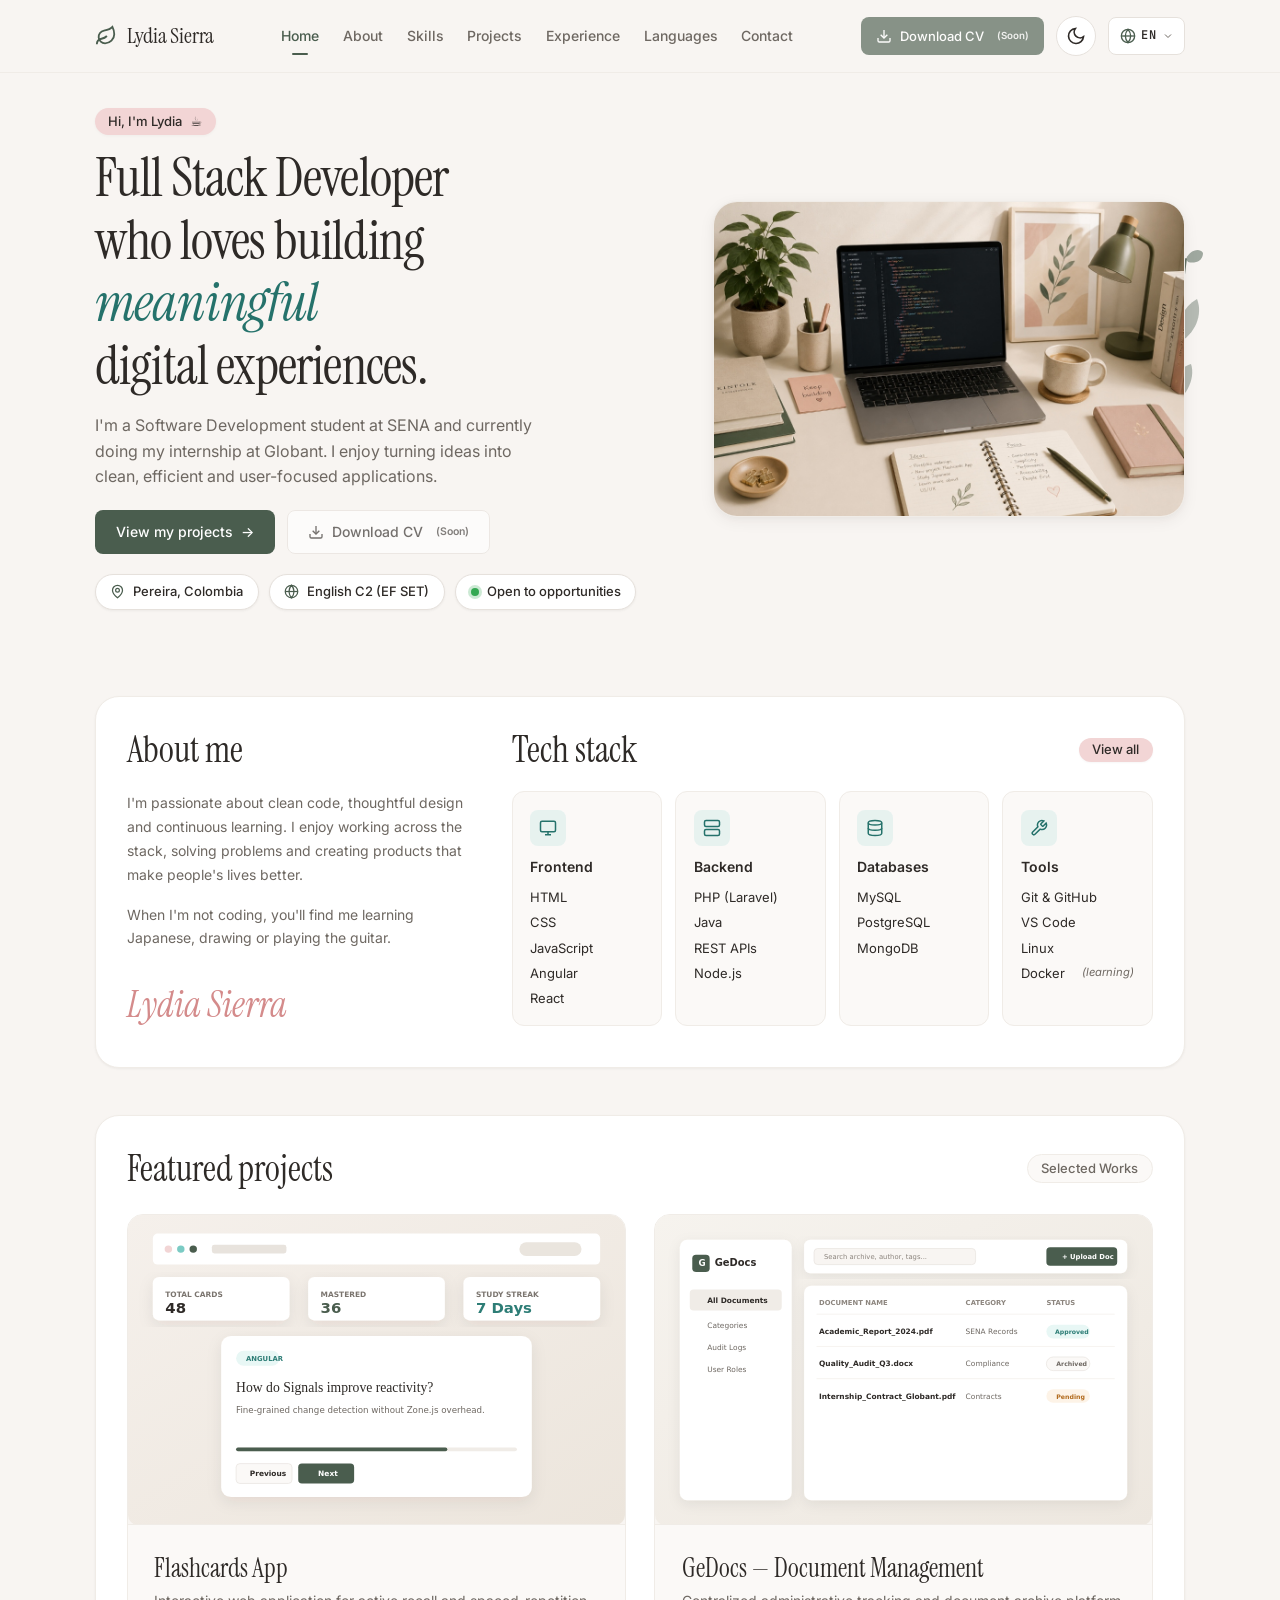
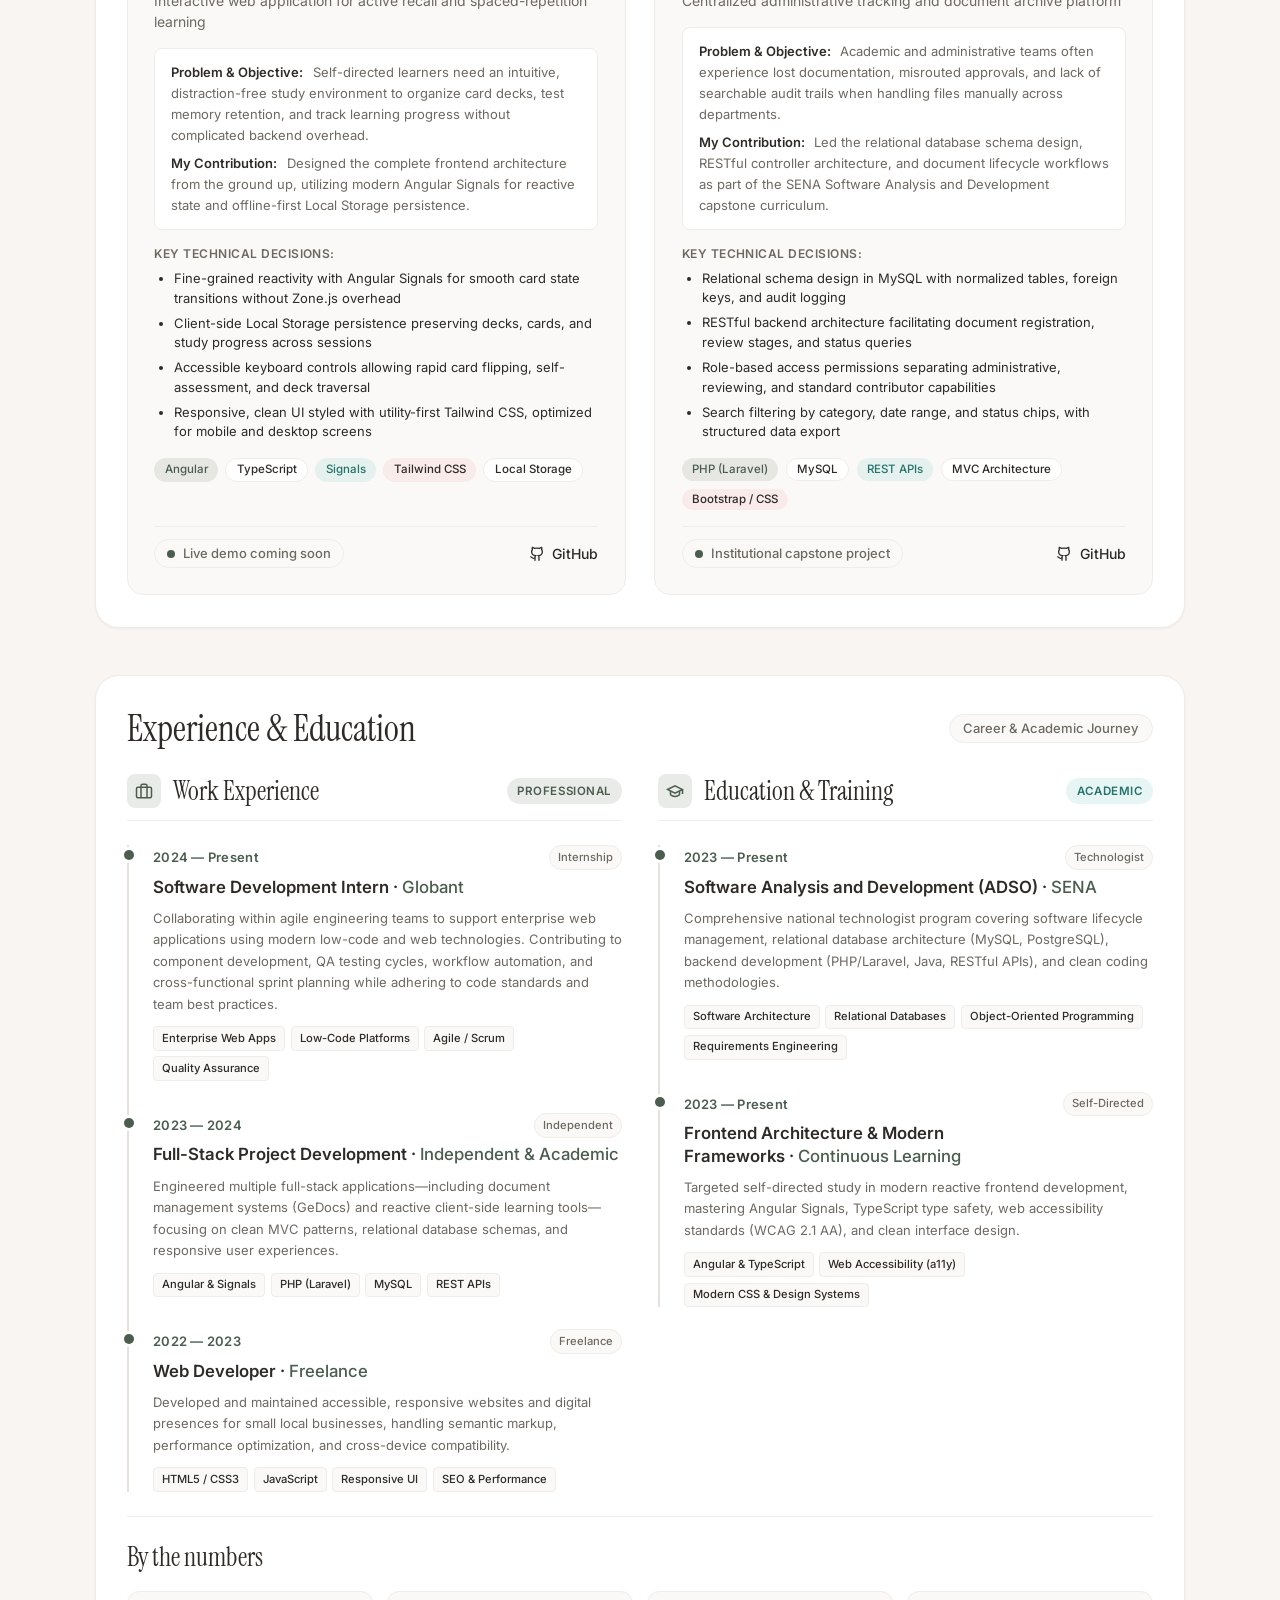
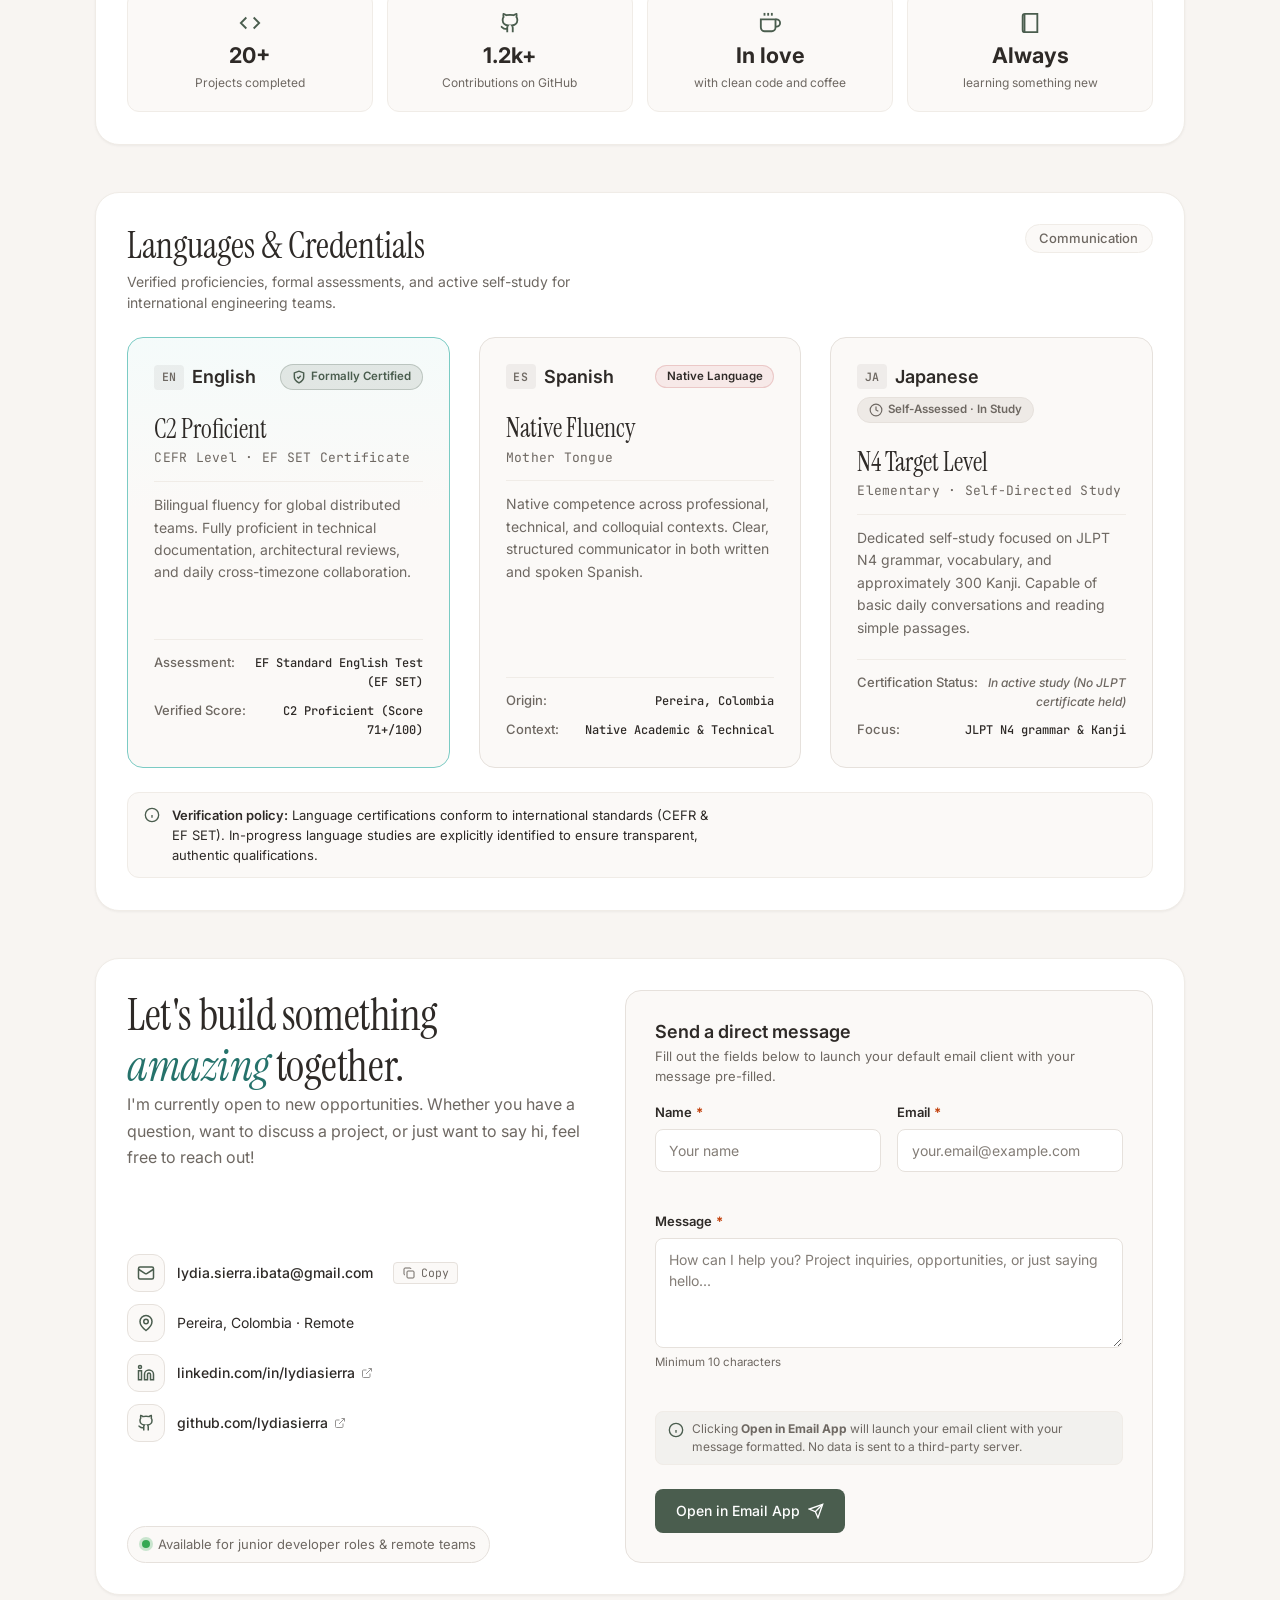
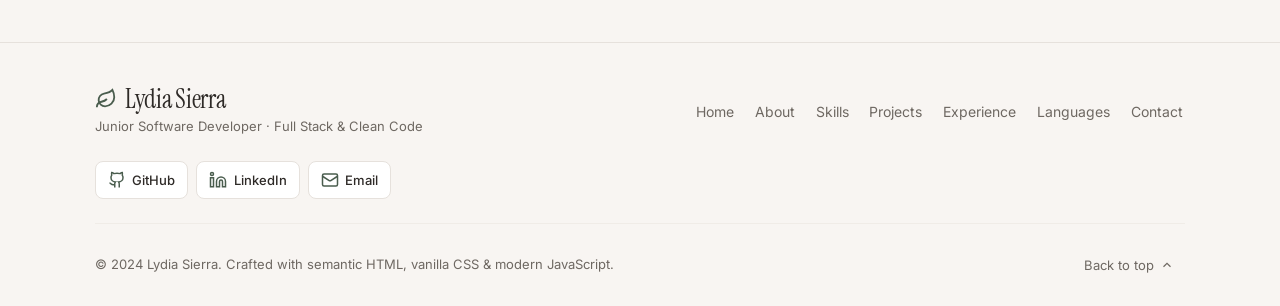
==== commit 2d1d4a1c: "perf(seo): add Open Graph metadata, responsive favicon, robots.txt, and image load prioritization - " ====
--- a/index.html
+++ b/index.html
@@ -6,6 +6,31 @@
   <meta name="description" content="Personal developer portfolio of Lydia Sierra — Junior Software Developer. Explore projects, technical skills, experience, and contact information.">
   <meta name="author" content="Lydia Sierra">
   <title>Lydia Sierra — Personal Developer Portfolio</title>
+
+  <!-- Favicon -->
+  <link rel="icon" type="image/svg+xml" href="assets/icons/favicon.svg">
+
+  <!-- Open Graph / Social Media Metadata (Uses verified repository preview image) -->
+  <meta property="og:type" content="website">
+  <meta property="og:site_name" content="Lydia Sierra — Developer Portfolio">
+  <meta property="og:title" content="Lydia Sierra — Personal Developer Portfolio">
+  <meta property="og:description" content="Personal developer portfolio of Lydia Sierra — Junior Software Developer. Explore projects, technical skills, experience, and contact information.">
+  <meta property="og:image" content="assets/images/hero-workspace.jpg">
+  <meta property="og:image:width" content="1024">
+  <meta property="og:image:height" content="682">
+  <meta property="og:image:alt" content="Developer workspace setup with laptop displaying code, coffee cup, and open notebook">
+  <meta property="og:locale" content="en_US">
+  <meta property="og:locale:alternate" content="es_CO">
+
+  <!-- Twitter Card Metadata -->
+  <meta name="twitter:card" content="summary_large_image">
+  <meta name="twitter:title" content="Lydia Sierra — Personal Developer Portfolio">
+  <meta name="twitter:description" content="Personal developer portfolio of Lydia Sierra — Junior Software Developer. Explore projects, technical skills, experience, and contact information.">
+  <meta name="twitter:image" content="assets/images/hero-workspace.jpg">
+  <meta name="twitter:image:alt" content="Developer workspace setup with laptop displaying code, coffee cup, and open notebook">
+
+  <!-- Canonical URL (Uncomment and configure once public production domain is finalized) -->
+  <!-- <link rel="canonical" href="https://your-domain.com/"> -->
 
   <!-- Early Theme Detection Script (FOUC Prevention) -->
   <script>
@@ -243,7 +268,7 @@
 
         <div class="hero-visual-wrapper">
           <figure class="hero-visual">
-            <img src="assets/images/hero-workspace.jpg" data-i18n-alt="hero.imageAlt" alt="Developer workspace desk setup with laptop displaying code, coffee cup, and open notebook" width="600" height="400" loading="eager">
+            <img src="assets/images/hero-workspace.jpg" data-i18n-alt="hero.imageAlt" alt="Developer workspace desk setup with laptop displaying code, coffee cup, and open notebook" width="600" height="400" loading="eager" fetchpriority="high" decoding="async">
           </figure>
           <svg class="hero-botanical" aria-hidden="true" width="120" height="240" viewBox="0 0 120 240" fill="none">
             <path d="M60 230 C 58 170, 75 110, 85 20" stroke="var(--color-primary)" stroke-width="1.75" stroke-linecap="round"/>
@@ -259,7 +284,7 @@
     </section>
 
     <!-- 3 & 4. About & Skills Surface Landmark Panel -->
-    <div class="container about-skills-container">
+    <section class="about-skills-section container about-skills-container" aria-label="About and skills">
       <div class="about-skills-panel surface-card">
 
         <!-- 3. About Section -->
@@ -360,7 +385,7 @@
         </section>
 
       </div>
-    </div>
+    </section>
 
     <!-- 5. Featured Projects Section -->
     <section id="projects" class="projects-section" aria-labelledby="projects-title">
@@ -381,6 +406,7 @@
                   width="800"
                   height="500"
                   loading="lazy"
+                  decoding="async"
                   class="project-image"
                 >
               </div>
@@ -449,6 +475,7 @@
                   width="800"
                   height="500"
                   loading="lazy"
+                  decoding="async"
                   class="project-image"
                 >
               </div>
--- a/css/hero.css
+++ b/css/hero.css
@@ -140,7 +140,7 @@
 .hero-visual img {
   width: 100%;
   height: auto;
-  aspect-ratio: 16 / 11;
+  aspect-ratio: 3 / 2;
   object-fit: cover;
   display: block;
 }
--- a/css/about-skills.css
+++ b/css/about-skills.css
@@ -7,9 +7,11 @@
 /* ==========================================================================
    Shared Surface Panel (About & Skills Grid)
    ========================================================================== */
-.about-skills-section {
+.about-skills-section,
+.about-skills-container {
   position: relative;
   padding-block: 0;
+  margin-block-end: var(--section-gap);
 }
 
 .about-skills-panel {
@@ -35,6 +37,7 @@
   flex-direction: column;
   justify-content: space-between;
   gap: var(--space-5);
+  margin-block-end: 0;
 }
 
 .about-column .section-title {
@@ -83,6 +86,7 @@
   display: flex;
   flex-direction: column;
   gap: var(--space-5);
+  margin-block-end: 0;
 }
 
 .skills-header {
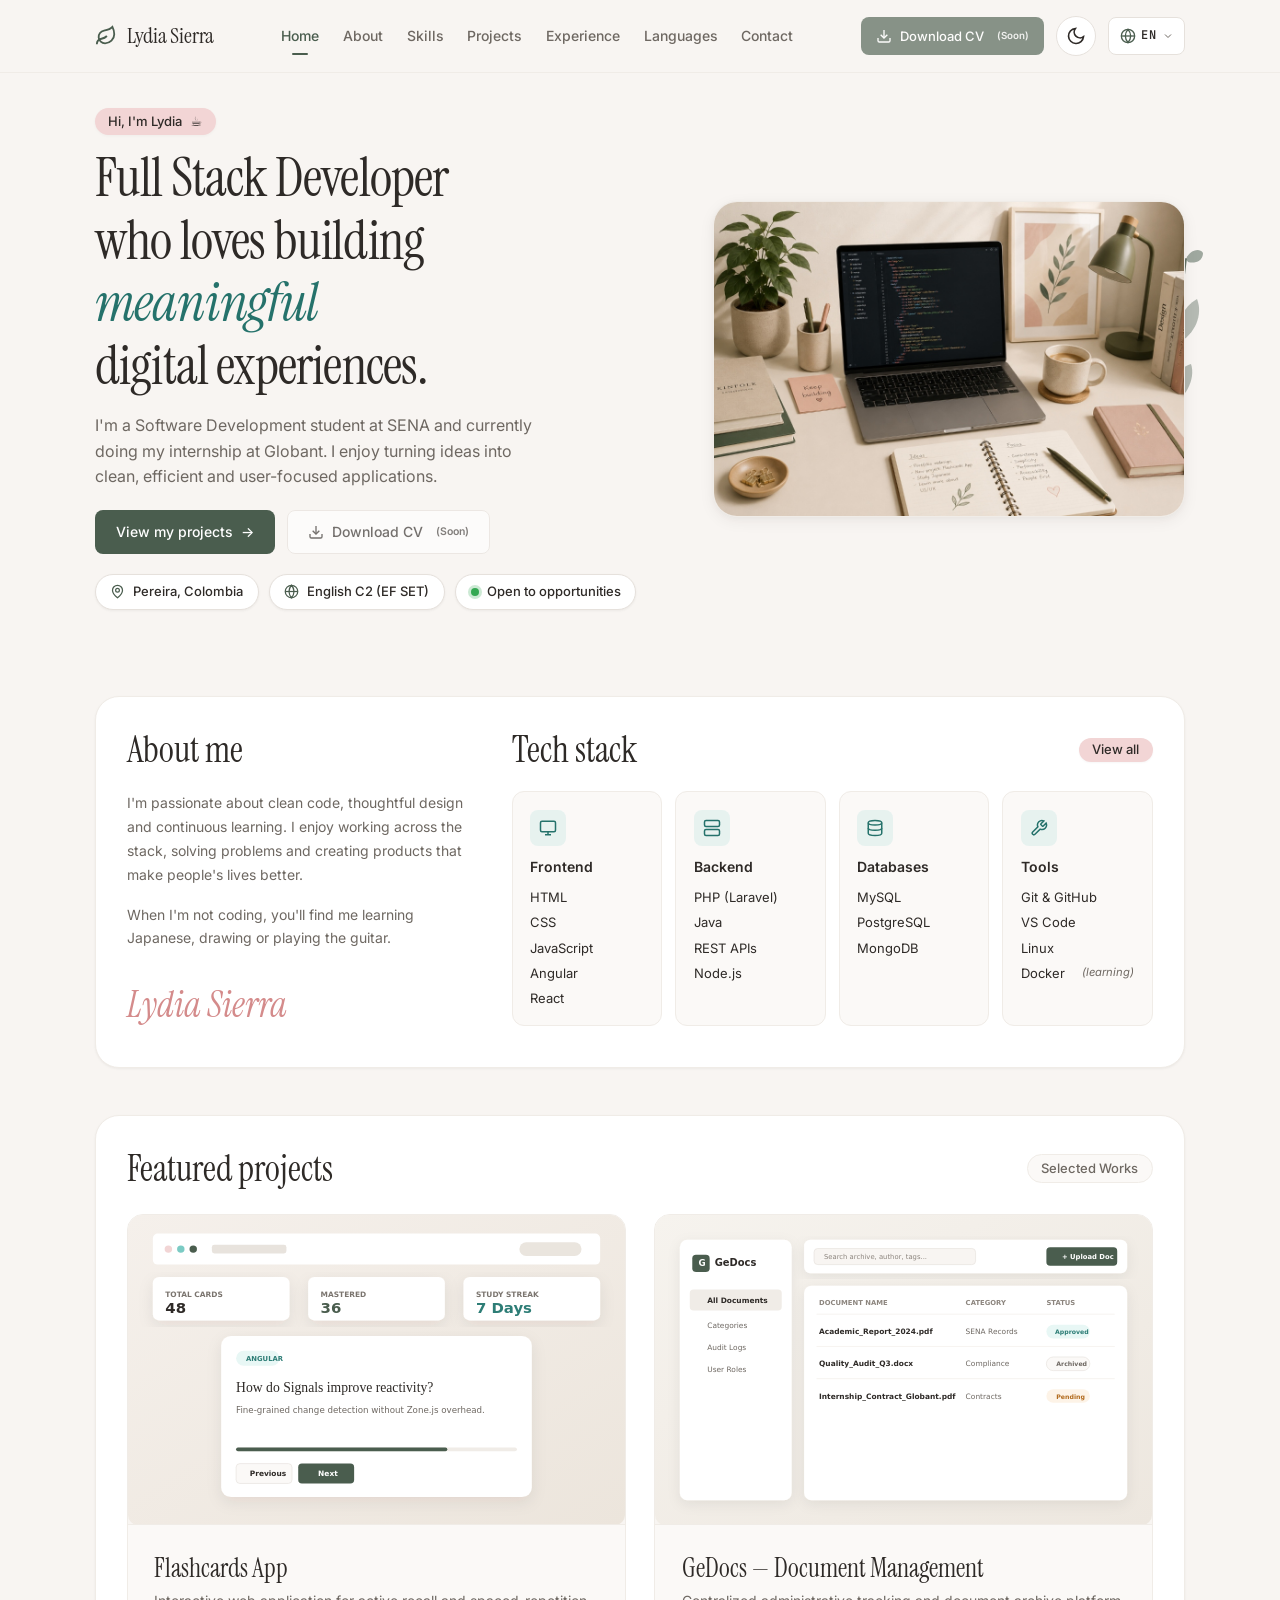
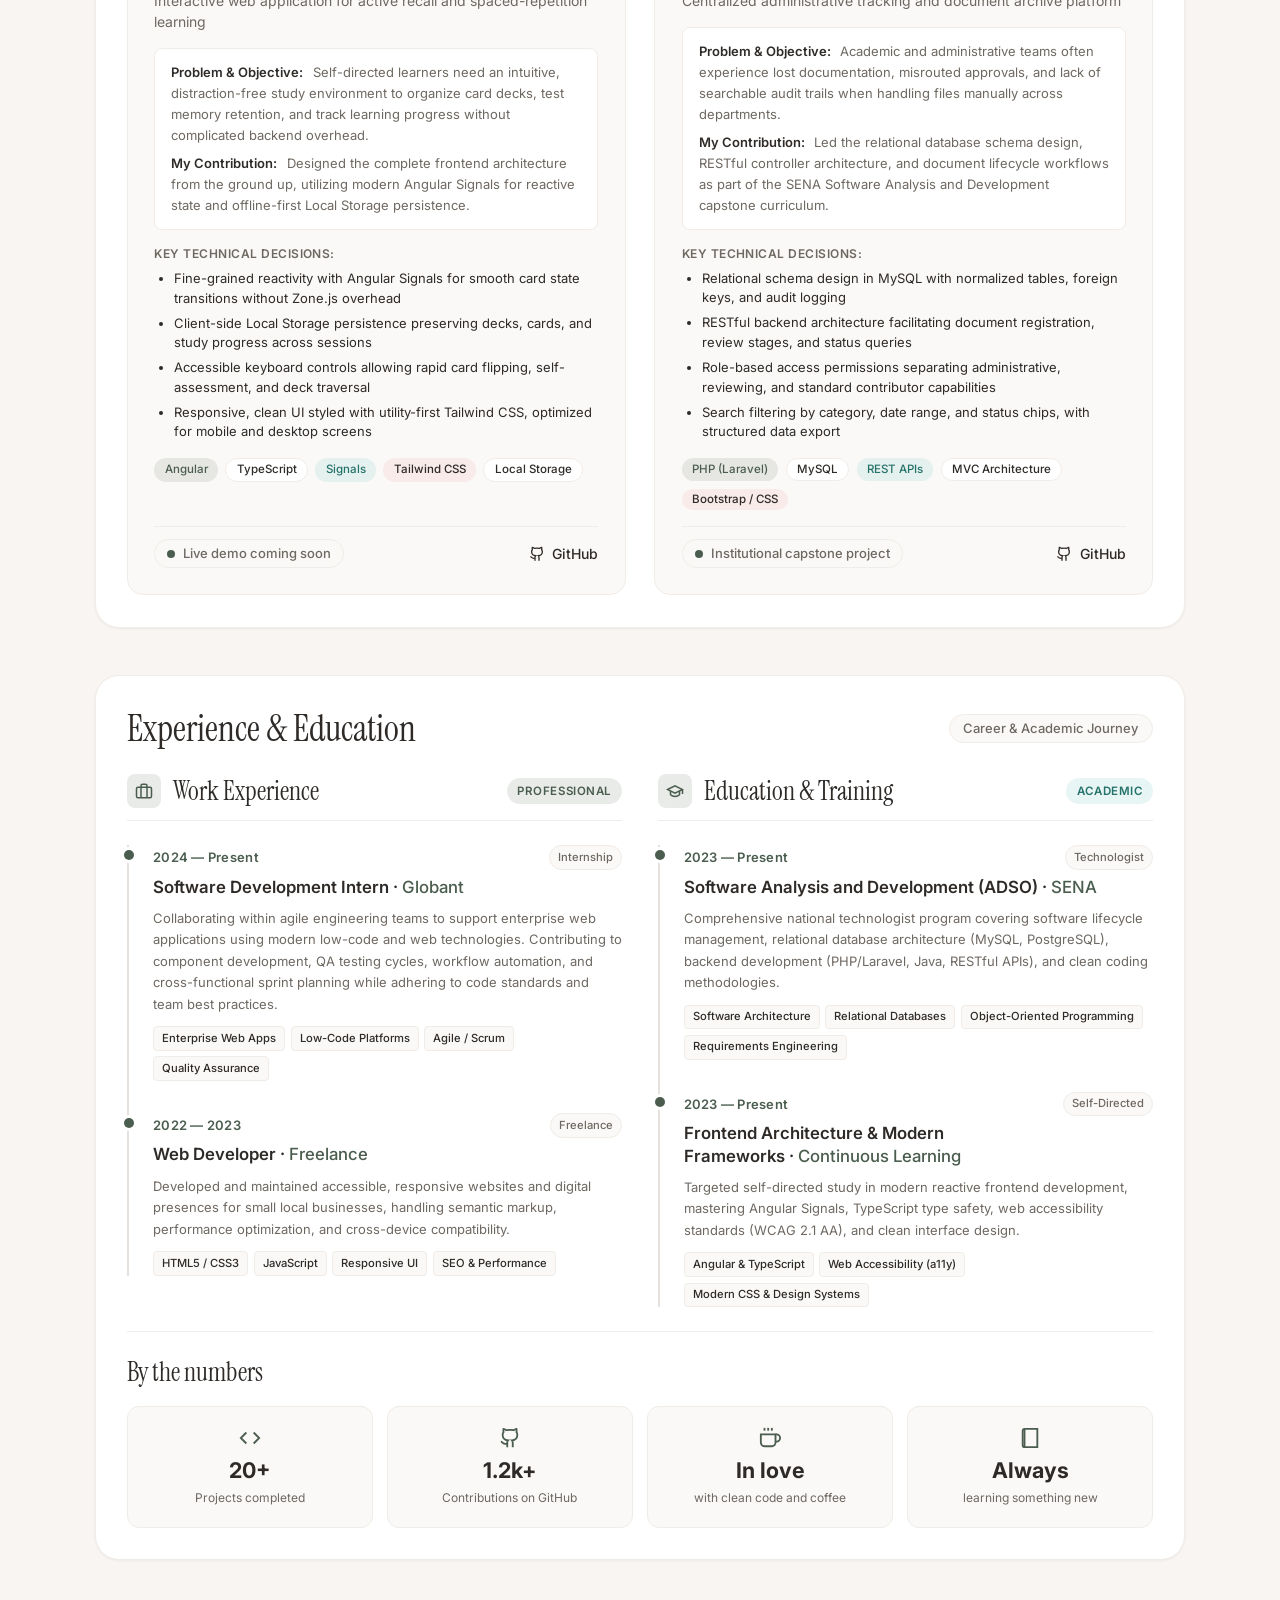
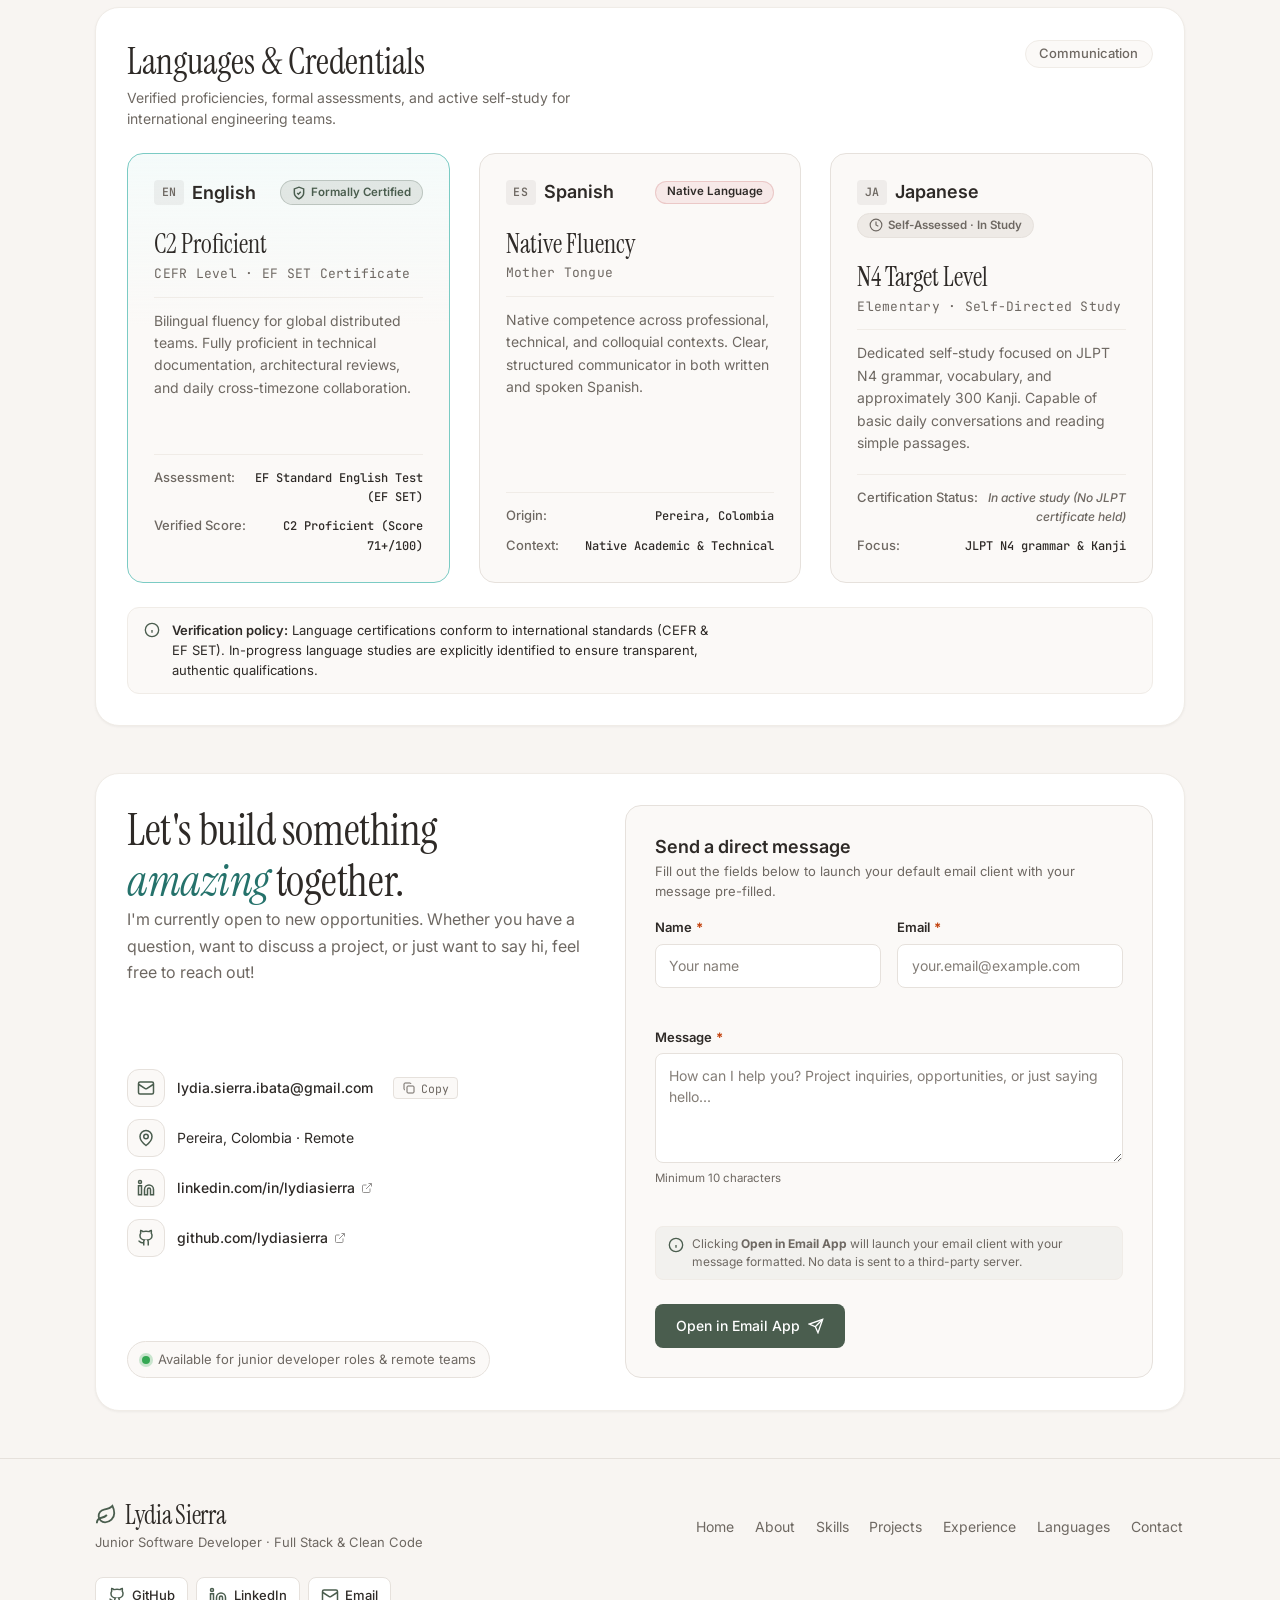
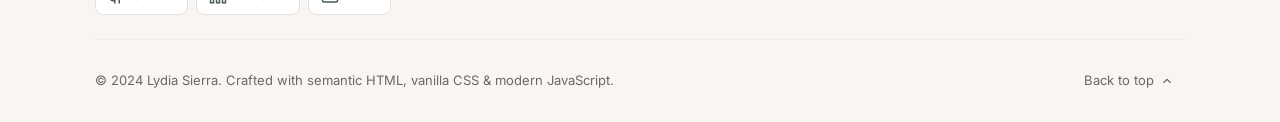
==== commit a475fdca: "fix wrong data" ====
--- a/index.html
+++ b/index.html
@@ -583,30 +583,10 @@
                   </ul>
                 </li>
 
-                <!-- Academic Projects & Independent -->
-                <li class="timeline-item">
-                  <div class="timeline-item-header">
-                    <time datetime="2023" class="timeline-date" data-i18n="exp.independent.date">2023 &mdash; 2024</time>
-                    <span class="experience-tag" data-i18n="exp.independent.tag">Independent</span>
-                  </div>
-                  <h4 class="timeline-role">
-                    <span data-i18n="exp.independent.role">Full-Stack Project Development</span> &middot; <span class="timeline-company" data-i18n="exp.independent.company">Independent &amp; Academic</span>
-                  </h4>
-                  <p class="timeline-desc" data-i18n="exp.independent.desc">
-                    Engineered multiple full-stack applications—including document management systems (GeDocs) and reactive client-side learning tools—focusing on clean MVC patterns, relational database schemas, and responsive user experiences.
-                  </p>
-                  <ul class="timeline-tech-stack" aria-label="Technologies used in independent projects">
-                    <li>Angular &amp; Signals</li>
-                    <li>PHP (Laravel)</li>
-                    <li>MySQL</li>
-                    <li>REST APIs</li>
-                  </ul>
-                </li>
-
                 <!-- Freelance -->
                 <li class="timeline-item">
                   <div class="timeline-item-header">
-                    <time datetime="2022" class="timeline-date" data-i18n="exp.freelance.date">2022 &mdash; 2023</time>
+                    <time datetime="2022" class="timeline-date" data-i18n="exp.freelance.date">2024 &mdash; 2026</time>
                     <span class="experience-tag" data-i18n="exp.freelance.tag">Freelance</span>
                   </div>
                   <h4 class="timeline-role">
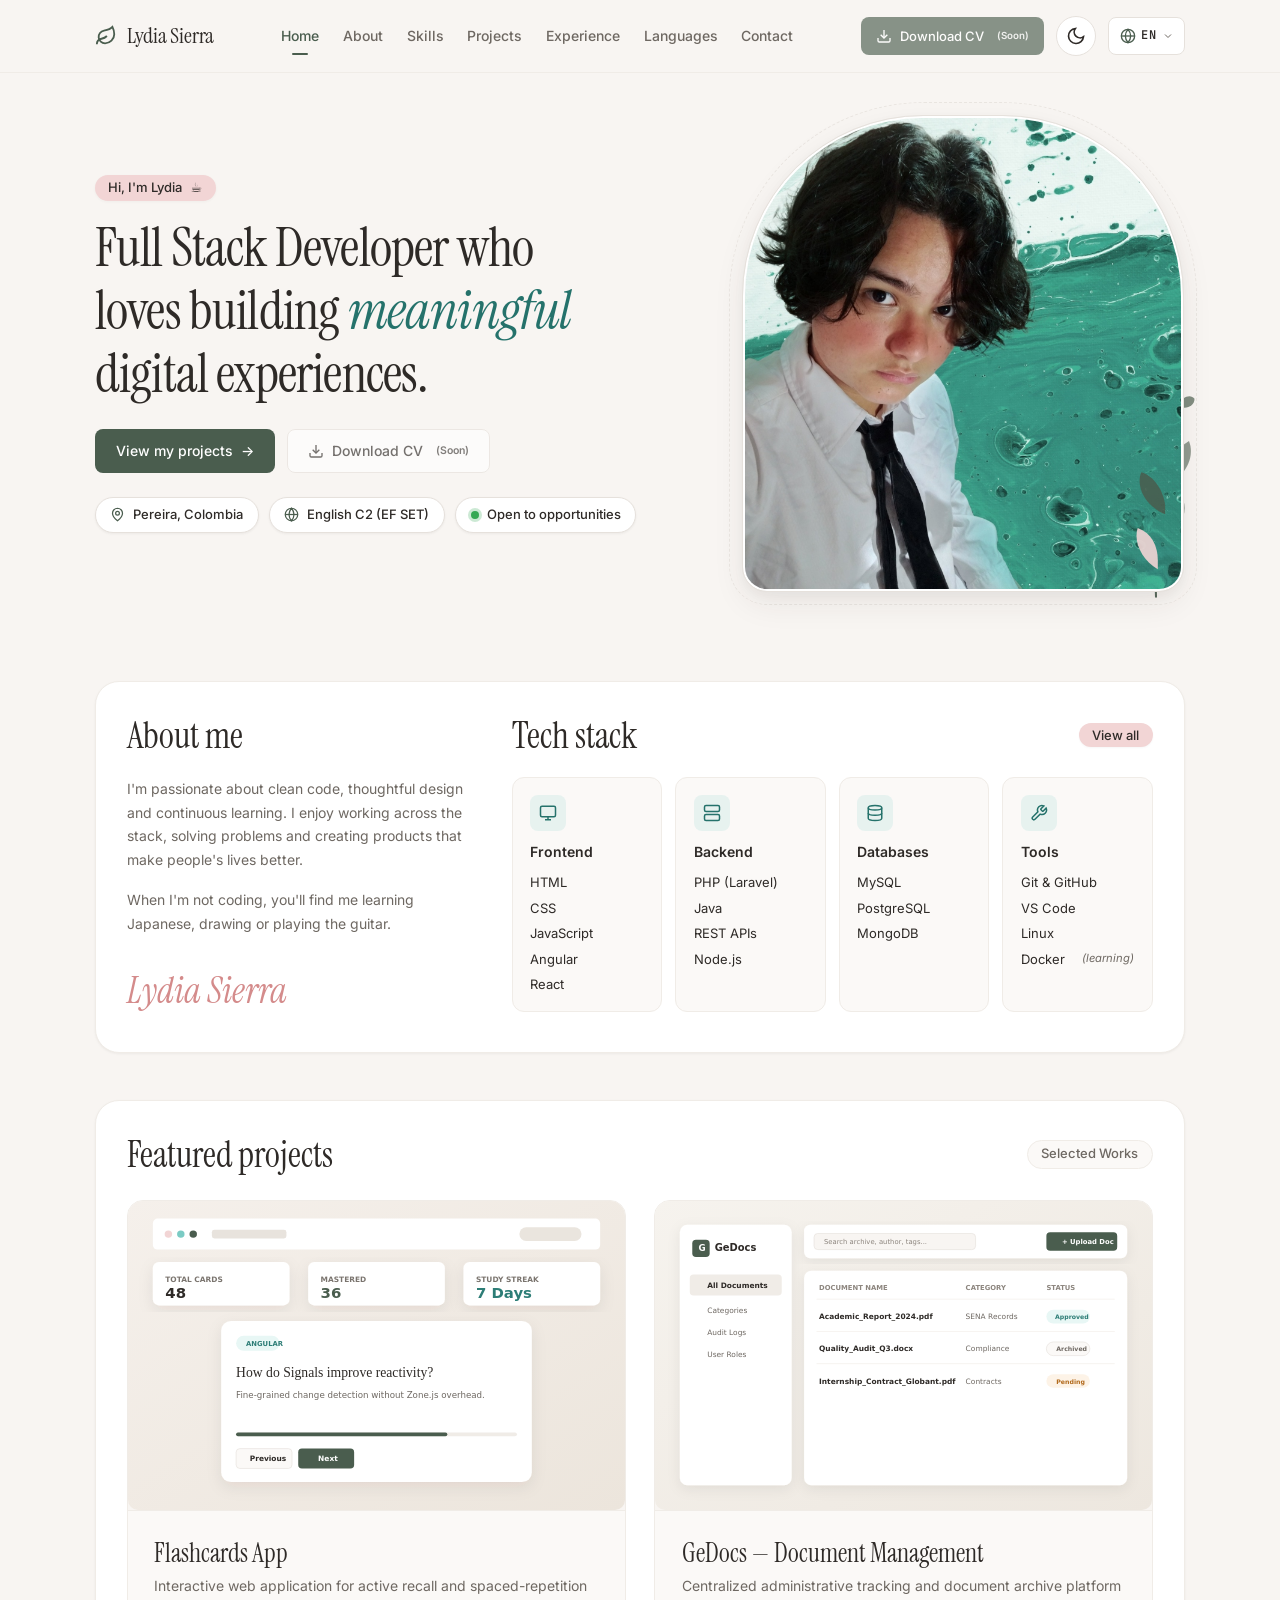
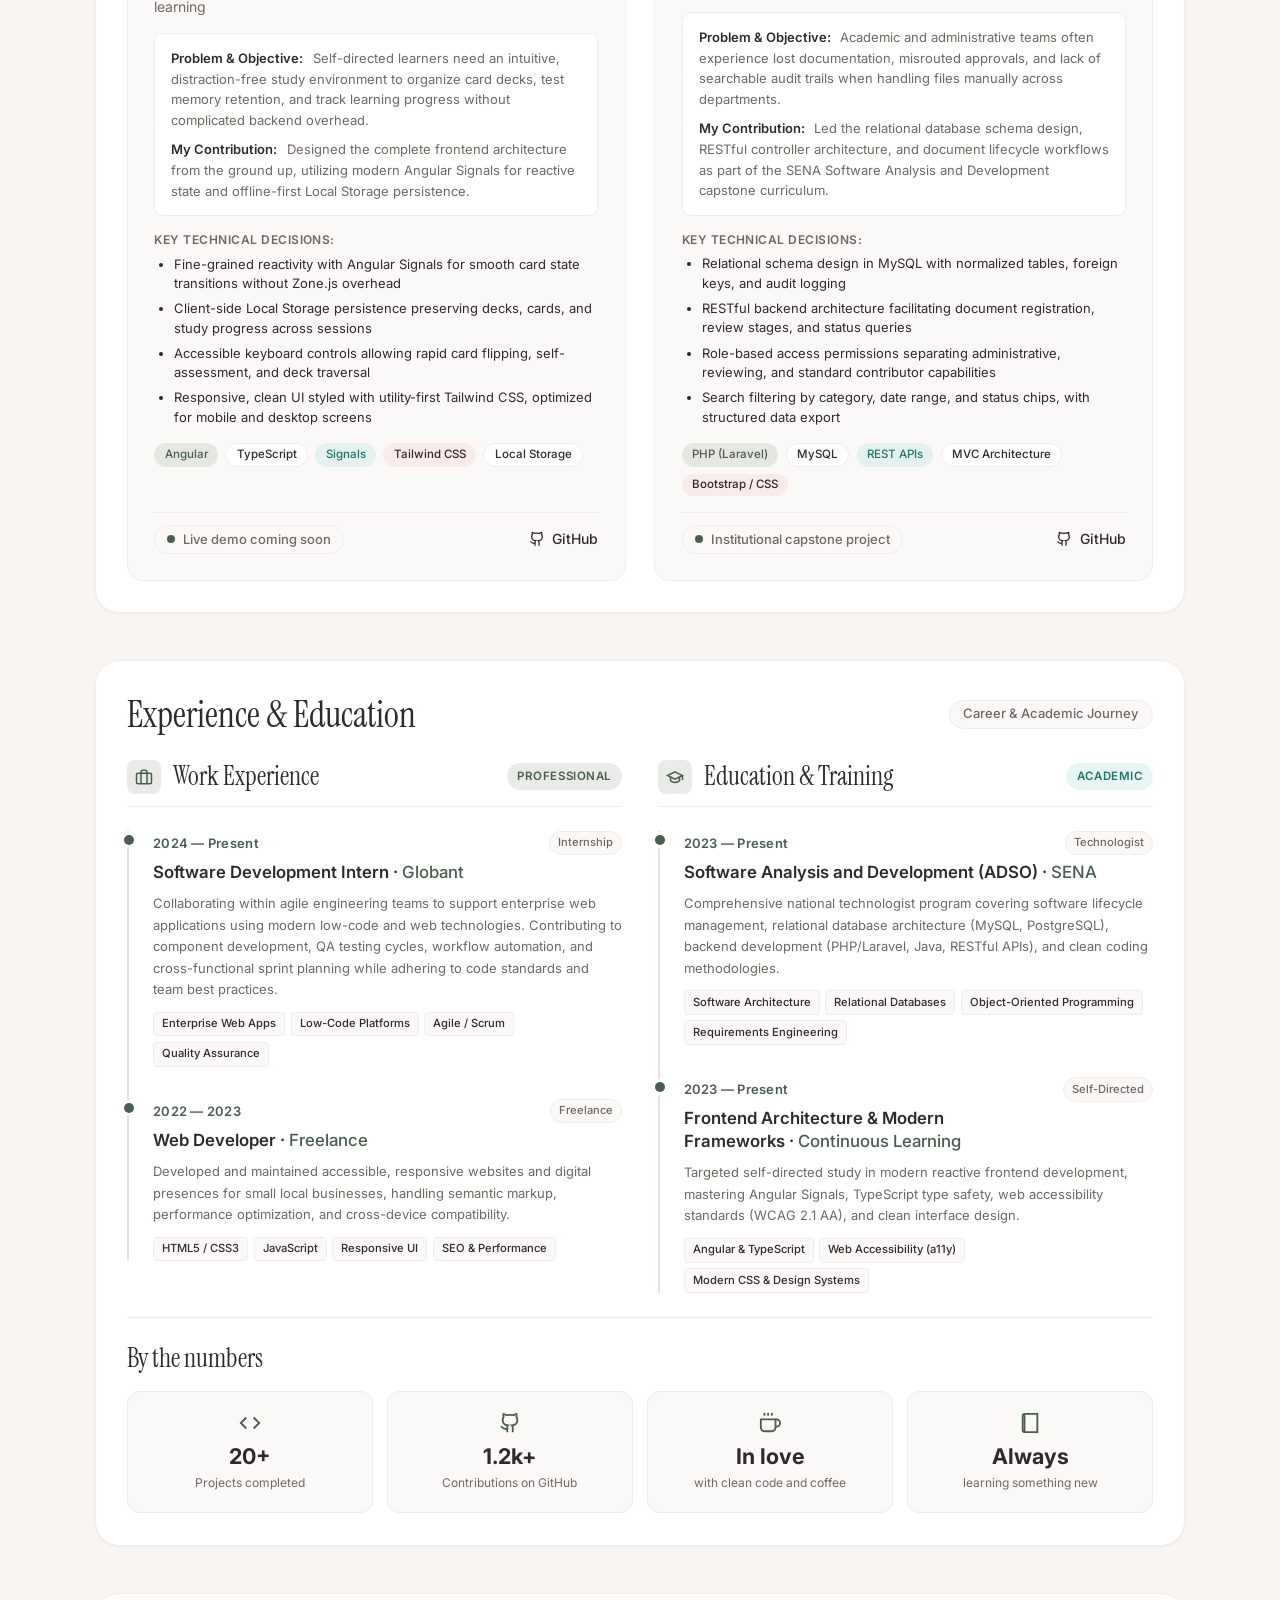
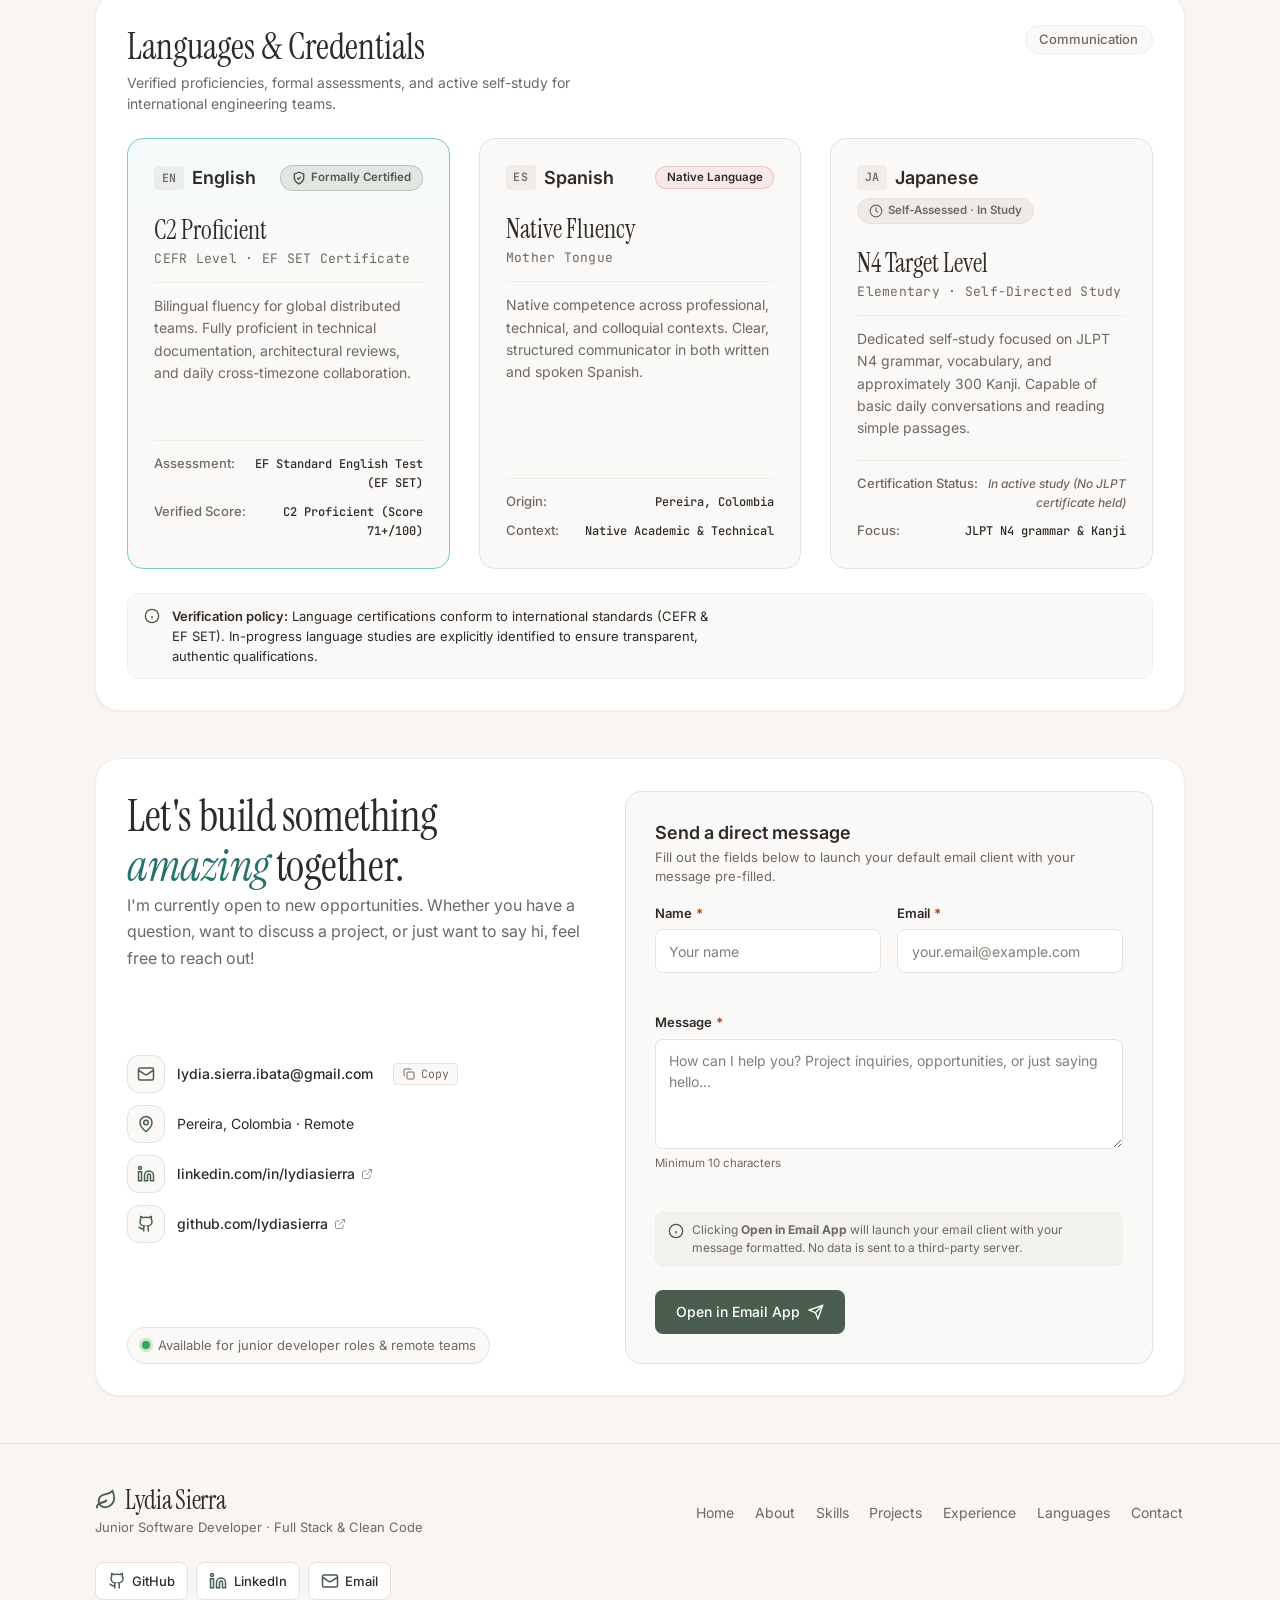
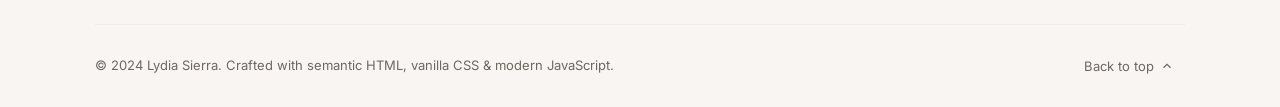
==== commit 0612c72b: "feat(hero): implement botanical arch portrait with responsive side-by-side compact circular layout" ====
--- a/index.html
+++ b/index.html
@@ -220,13 +220,36 @@
             <span data-i18n="hero.greeting">Hi, I'm Lydia</span> <span role="img" aria-label="coffee cup">☕</span>
           </p>
 
-          <h1 id="hero-title" class="hero-title" data-i18n-html="hero.titleHtml">
-            Full Stack Developer who loves building <span class="accent-text"><em>meaningful</em></span> digital experiences.
-          </h1>
-
-          <p class="hero-subtitle" data-i18n="hero.subtitle">
-            I'm a Software Development student at SENA and currently doing my internship at Globant. I enjoy turning ideas into clean, efficient and user-focused applications.
-          </p>
+          <div class="hero-title-row">
+            <h1 id="hero-title" class="hero-title" data-i18n-html="hero.titleHtml">
+              Full Stack Developer who loves building <span class="accent-text"><em>meaningful</em></span> digital experiences.
+            </h1>
+            <!-- Compact Circular Portrait (Visible exclusively on narrow viewports beside title) -->
+            <div class="hero-portrait-compact">
+              <img
+                src="assets/images/hero-portrait-light.png"
+                class="portrait-compact-img portrait-light"
+                data-i18n-alt="hero.imageAlt"
+                alt="Portrait of Lydia Sierra wearing a white shirt and black tie against an emerald green fluid art background"
+                width="92"
+                height="92"
+                loading="eager"
+                fetchpriority="high"
+                decoding="async"
+              >
+              <img
+                src="assets/images/hero-portrait-dark.png"
+                class="portrait-compact-img portrait-dark"
+                data-i18n-alt="hero.imageAlt"
+                alt="Portrait of Lydia Sierra wearing a white shirt and black tie against an emerald green fluid art background"
+                width="92"
+                height="92"
+                loading="eager"
+                fetchpriority="high"
+                decoding="async"
+              >
+            </div>
+          </div>
 
           <div class="hero-actions">
             <a href="#projects" class="btn btn-primary">
@@ -266,19 +289,55 @@
           </ul>
         </div>
 
-        <div class="hero-visual-wrapper">
-          <figure class="hero-visual">
-            <img src="assets/images/hero-workspace.jpg" data-i18n-alt="hero.imageAlt" alt="Developer workspace desk setup with laptop displaying code, coffee cup, and open notebook" width="600" height="400" loading="eager" fetchpriority="high" decoding="async">
-          </figure>
-          <svg class="hero-botanical" aria-hidden="true" width="120" height="240" viewBox="0 0 120 240" fill="none">
-            <path d="M60 230 C 58 170, 75 110, 85 20" stroke="var(--color-primary)" stroke-width="1.75" stroke-linecap="round"/>
-            <path d="M62 200 C 45 190, 35 170, 40 155 C 55 160, 62 175, 62 190" fill="var(--color-accent-pink)" opacity="0.85"/>
-            <path d="M66 170 C 85 160, 95 140, 90 125 C 75 130, 68 145, 67 160" fill="var(--color-primary)" opacity="0.45"/>
-            <path d="M70 140 C 50 130, 42 110, 48 95 C 62 100, 70 115, 70 130" fill="var(--color-accent-pink)" opacity="0.85"/>
-            <path d="M76 105 C 95 95, 102 75, 96 60 C 82 68, 77 82, 76 96" fill="var(--color-primary)" opacity="0.45"/>
-            <path d="M80 75 C 65 65, 60 48, 66 35 C 78 40, 82 55, 81 68" fill="var(--color-accent-pink)" opacity="0.85"/>
-            <path d="M85 20 C 88 12, 98 8, 102 14 C 102 22, 94 25, 87 23" fill="var(--color-primary)" opacity="0.6"/>
-          </svg>
+                <!-- Wide Botanical Canopy & Arch (Visible on wide viewports beside hero text) -->
+        <div class="hero-visual-wrapper" id="hero-visual-wrapper">
+          <div class="hero-arch-wrapper">
+            <!-- Dashed outer architectural aura -->
+            <div class="hero-arch-aura" aria-hidden="true"></div>
+
+            <!-- Background foliage layer (stem emerging from behind the arch) -->
+            <svg class="hero-foliage hero-foliage-back" aria-hidden="true" width="120" height="240" viewBox="0 0 120 240" fill="none">
+              <path d="M60 230 C 58 170, 75 110, 85 20" stroke="var(--color-primary)" stroke-width="2.25" stroke-linecap="round"/>
+              <path d="M66 170 C 85 160, 95 140, 90 125 C 75 130, 68 145, 67 160" fill="var(--color-primary)" opacity="0.65"/>
+              <path d="M76 105 C 95 95, 102 75, 96 60 C 82 68, 77 82, 76 96" fill="var(--color-primary)" opacity="0.65"/>
+              <path d="M80 75 C 65 65, 60 48, 66 35 C 78 40, 82 55, 81 68" fill="var(--color-accent-pink)" opacity="0.9"/>
+              <path d="M85 20 C 88 12, 98 8, 102 14 C 102 22, 94 25, 87 23" fill="var(--color-primary)" opacity="0.75"/>
+            </svg>
+
+            <!-- Architectural Arch Frame -->
+            <figure class="hero-arch-frame">
+              <img
+                src="assets/images/hero-portrait-light.png"
+                class="portrait-arch-img portrait-light"
+                data-i18n-alt="hero.imageAlt"
+                alt="Portrait of Lydia Sierra wearing a white shirt and black tie against an emerald green fluid art background"
+                width="1024"
+                height="784"
+                loading="eager"
+                fetchpriority="high"
+                decoding="async"
+              >
+              <img
+                src="assets/images/hero-portrait-dark.png"
+                class="portrait-arch-img portrait-dark"
+                data-i18n-alt="hero.imageAlt"
+                alt="Portrait of Lydia Sierra wearing a white shirt and black tie against an emerald green fluid art background"
+                width="1024"
+                height="784"
+                loading="eager"
+                fetchpriority="high"
+                decoding="async"
+              >
+            </figure>
+
+            <!-- Foreground foliage layer (olive leaf & blush leaf draping over front arch perimeter) -->
+            <svg class="hero-foliage hero-foliage-front" aria-hidden="true" width="120" height="240" viewBox="0 0 120 240" fill="none">
+              <!-- Blush pink leaf resting near lower edge -->
+              <path d="M62 200 C 45 190, 35 170, 40 155 C 55 160, 62 175, 62 190" fill="var(--color-accent-pink)" opacity="0.95"/>
+              <!-- Overlapping olive leaf crossing the front perimeter of the arch -->
+              <path d="M70 140 C 46 130, 38 108, 44 94 C 58 98, 68 114, 70 130" fill="var(--color-primary)" opacity="0.9"/>
+            </svg>
+          </div>
         </div>
       </div>
     </section>
--- a/css/hero.css
+++ b/css/hero.css
@@ -1,52 +1,64 @@
 /**
  * Lydia Sierra — Personal Developer Portfolio
- * Hero Section Styles
- * Conforming to DESIGN_SPEC.md & Visual Mockup
+ * Hero Section Styles: Concept 02 (Botanical Canopy & Arch) & Responsive Layout
+ * Conforming to DESIGN_SPEC.md & Hero Art Direction
  */
 
 /* ==========================================================================
-   Hero Section Container & Layout Grid
+   1. Hero Section Layout & Grid
    ========================================================================== */
 .hero-section {
   position: relative;
-  padding-block-start: clamp(1.5rem, 1rem + 1.5vw, 2.75rem);
-  padding-block-end: clamp(1.5rem, 1.25rem + 1.5vw, 2.75rem);
+  padding-block-start: clamp(1.75rem, 1.25rem + 1.8vw, 3rem);
+  padding-block-end: clamp(1.75rem, 1.25rem + 1.8vw, 3rem);
   overflow: visible;
 }
 
 .hero-container {
   display: grid;
-  grid-template-columns: 1.15fr 0.95fr;
+  grid-template-columns: 1.15fr 0.85fr;
   align-items: center;
   gap: clamp(1.75rem, 1.25rem + 2vw, 3.25rem);
 }
 
 /* ==========================================================================
-   Hero Narrative Column
+   2. Hero Narrative Column & Title Row
    ========================================================================== */
 .hero-content {
   display: flex;
   flex-direction: column;
   align-items: flex-start;
   z-index: 2;
+  min-width: 0;
 }
 
 /* Greeting Pill */
 .hero-content .badge-greeting {
-  margin-bottom: var(--space-3);
+  margin-bottom: var(--space-4);
   box-shadow: 0 1px 3px rgba(46, 42, 39, 0.04);
+}
+
+/* Title Row: Hosts h1 and, on compact viewports, the side-by-side circular portrait */
+.hero-title-row {
+  display: flex;
+  align-items: flex-start;
+  justify-content: space-between;
+  gap: 1.25rem;
+  width: 100%;
+  margin-bottom: var(--space-6);
 }
 
 /* Editorial Hero Title */
 .hero-title {
   font-family: var(--font-display);
-  font-size: clamp(2.25rem, 1.75rem + 2.5vw, 3.4rem);
+  font-size: clamp(2.25rem, 1.65rem + 2.2vw, 3.4rem);
   font-weight: 400;
   line-height: 1.15;
   letter-spacing: -0.015em;
   color: var(--color-text-main);
-  margin-bottom: var(--space-4);
-  max-inline-size: 18ch;
+  margin-bottom: 0;
+  max-inline-size: 20ch;
+  text-wrap: balance;
 }
 
 .hero-title .accent-text {
@@ -55,23 +67,45 @@
   font-family: var(--font-display);
 }
 
-/* Hero Bio Introduction */
-.hero-subtitle {
-  font-family: var(--font-body);
-  font-size: var(--text-base);
-  color: var(--color-text-muted);
-  line-height: 1.6;
-  max-inline-size: 46ch;
-  margin-bottom: var(--space-5);
-}
-
-/* Action Controls Row */
+/* ==========================================================================
+   3. Compact Circular Portrait (Visible exclusively when viewport <= 820px)
+   ========================================================================== */
+.hero-portrait-compact {
+  display: none;
+  flex-shrink: 0;
+  width: clamp(72px, 17vw, 96px);
+  height: clamp(72px, 17vw, 96px);
+  border-radius: var(--radius-full);
+  border: 2.5px solid var(--color-surface);
+  outline: 1px solid var(--color-border);
+  box-shadow: var(--shadow-md);
+  overflow: hidden;
+  background-color: var(--color-surface);
+  margin-top: 0.25rem;
+  transition:
+    background-color var(--transition-base),
+    border-color var(--transition-base),
+    box-shadow var(--transition-base);
+}
+
+.portrait-compact-img {
+  width: 100%;
+  height: 100%;
+  border-radius: var(--radius-full);
+  object-fit: cover;
+  object-position: 24% 28%;
+  display: block;
+}
+
+/* ==========================================================================
+   4. Action Controls & Meta Pills
+   ========================================================================== */
 .hero-actions {
   display: flex;
   align-items: center;
   flex-wrap: wrap;
   gap: var(--space-3);
-  margin-bottom: var(--space-5);
+  margin-bottom: var(--space-6);
 }
 
 /* Quick Facts / Attributes Pills List */
@@ -115,7 +149,7 @@
 }
 
 /* ==========================================================================
-   Hero Visual Column & Botanical Accent
+   5. Wide Botanical Canopy & Arch (Visual Column on Viewports > 820px)
    ========================================================================== */
 .hero-visual-wrapper {
   position: relative;
@@ -125,87 +159,206 @@
   justify-content: center;
 }
 
-.hero-visual {
+.hero-arch-wrapper {
   position: relative;
   width: 100%;
-  margin: 0;
-  border-radius: var(--radius-xl);
+  max-width: 440px;
+  display: flex;
+  justify-content: center;
+}
+
+/* Dashed Architectural Outer Aura */
+.hero-arch-aura {
+  position: absolute;
+  top: -14px;
+  left: -14px;
+  right: -14px;
+  bottom: -14px;
+  border-radius: 195px 195px calc(var(--radius-xl) + 14px) calc(var(--radius-xl) + 14px);
+  border: 1px dashed var(--color-border);
+  z-index: 1;
+  opacity: 0.75;
+  pointer-events: none;
+  transition: border-color var(--transition-base), opacity var(--transition-base);
+}
+
+/* Architectural Arch Frame */
+.hero-arch-frame {
+  position: relative;
+  width: 100%;
+  aspect-ratio: 1 / 1.08;
+  border-radius: 180px 180px var(--radius-xl) var(--radius-xl);
   overflow: hidden;
-  box-shadow: var(--shadow-md);
-  border: 1px solid var(--color-border-subtle);
+  border: 2px solid var(--color-surface);
+  outline: 1px solid var(--color-border);
+  box-shadow: var(--shadow-lg);
   background-color: var(--color-surface);
   z-index: 2;
-}
-
-.hero-visual img {
-  width: 100%;
-  height: auto;
-  aspect-ratio: 3 / 2;
+  margin: 0;
+  transition:
+    background-color var(--transition-base),
+    border-color var(--transition-base),
+    box-shadow var(--transition-base);
+}
+
+.portrait-arch-img {
+  width: 100%;
+  height: 100%;
   object-fit: cover;
+  object-position: 22% 35%;
   display: block;
 }
 
-/* Botanical Watercolor Accent Illustration Flanking the Image */
-.hero-botanical {
+/* Layered Botanical Foliage SVGs */
+.hero-foliage {
   position: absolute;
-  right: -36px;
-  top: 50%;
-  transform: translateY(-50%);
+  right: -28px;
+  bottom: -15px;
+  width: 110px;
+  height: 220px;
   pointer-events: none;
+  transition: opacity var(--transition-base);
+}
+
+.hero-foliage-back {
   z-index: 1;
+  opacity: 0.9;
+}
+
+.hero-foliage-front {
+  z-index: 3;
+  opacity: 0.95;
+}
+
+/* ==========================================================================
+   6. Dark-Mode Theme Synchronization for Portrait & Botanical Foliage
+   ========================================================================== */
+.portrait-light {
+  display: block;
+}
+
+.portrait-dark {
+  display: none;
+}
+
+[data-theme="dark"] .portrait-light {
+  display: none;
+}
+
+[data-theme="dark"] .portrait-dark {
+  display: block;
+}
+
+@media (prefers-color-scheme: dark) {
+  :root:not([data-theme="light"]) .portrait-light {
+    display: none;
+  }
+  :root:not([data-theme="light"]) .portrait-dark {
+    display: block;
+  }
+}
+
+[data-theme="dark"] .hero-arch-aura {
+  opacity: 0.35;
+  border-color: var(--color-border);
+}
+
+[data-theme="dark"] .hero-foliage-back {
+  opacity: 0.65;
+}
+
+[data-theme="dark"] .hero-foliage-front {
   opacity: 0.85;
-  transition: opacity var(--transition-base);
-}
-
-[data-theme="dark"] .hero-botanical {
-  opacity: 0.45;
-}
-
-/* ==========================================================================
-   Responsive Adaptations (Tablet & Mobile Stacking)
-   ========================================================================== */
-@media (max-width: 960px) {
+}
+
+/* ==========================================================================
+   7. Responsive Adaptations (Continuous Side-by-Side Arrangement)
+   ========================================================================== */
+
+/* Medium Desktops and Tablets (960px down to 821px): Keep arch beside text */
+@media (max-width: 960px) and (min-width: 821px) {
+  .hero-container {
+    grid-template-columns: 1.15fr 0.85fr;
+    gap: var(--space-6);
+  }
+
+  .hero-arch-wrapper {
+    max-width: 360px;
+  }
+
+  .hero-arch-frame {
+    border-radius: 150px 150px var(--radius-lg) var(--radius-lg);
+  }
+
+  .hero-arch-aura {
+    border-radius: 162px 162px calc(var(--radius-lg) + 12px) calc(var(--radius-lg) + 12px);
+  }
+}
+
+/* Compact Breakpoint (<= 820px): Switch to Compact Circular Portrait beside Title */
+@media (max-width: 820px) {
   .hero-container {
     grid-template-columns: 1fr;
-    gap: var(--space-8);
-  }
-
-  .hero-content {
+    gap: 0;
+  }
+
+  /* Hide the large botanical arch completely so it NEVER stacks below text */
+  .hero-visual-wrapper {
+    display: none !important;
+  }
+
+  /* Reveal the compact circular portrait beside the title */
+  .hero-portrait-compact {
+    display: block;
+  }
+
+  .hero-title-row {
     align-items: flex-start;
-  }
-
-  .hero-visual-wrapper {
-    max-width: 580px;
-    margin-inline: auto;
-  }
-
-  .hero-botanical {
-    right: -16px;
-    opacity: 0.6;
-    height: 180px;
-    width: 90px;
-  }
-}
-
+    gap: 1rem;
+    margin-bottom: var(--space-5);
+  }
+
+  .hero-title {
+    max-inline-size: 100%;
+    font-size: clamp(2rem, 1.6rem + 1.8vw, 2.75rem);
+  }
+}
+
+/* Mobile Screens (<= 600px) */
 @media (max-width: 600px) {
+  .hero-title-row {
+    gap: 0.85rem;
+  }
+
+  .hero-title {
+    font-size: clamp(1.75rem, 1.45rem + 1.5vw, 2.25rem);
+  }
+
+  .hero-portrait-compact {
+    width: clamp(68px, 18vw, 84px);
+    height: clamp(68px, 18vw, 84px);
+  }
+
   .hero-actions {
     width: 100%;
   }
+}
+
+/* Ultra-Compact Screens (<= 440px) */
+@media (max-width: 440px) {
+  .hero-title-row {
+    gap: 0.75rem;
+  }
 
   .hero-title {
-    max-inline-size: 100%;
-  }
-
-  .hero-subtitle {
-    max-inline-size: 100%;
-  }
-
-  .hero-botanical {
-    display: none; /* Avoid horizontal viewport overflow on narrow screens */
-  }
-}
-
-@media (max-width: 440px) {
+    font-size: clamp(1.55rem, 1.35rem + 1.2vw, 1.85rem);
+  }
+
+  .hero-portrait-compact {
+    width: 68px;
+    height: 68px;
+  }
+
   .hero-actions {
     flex-direction: column;
     align-items: stretch;
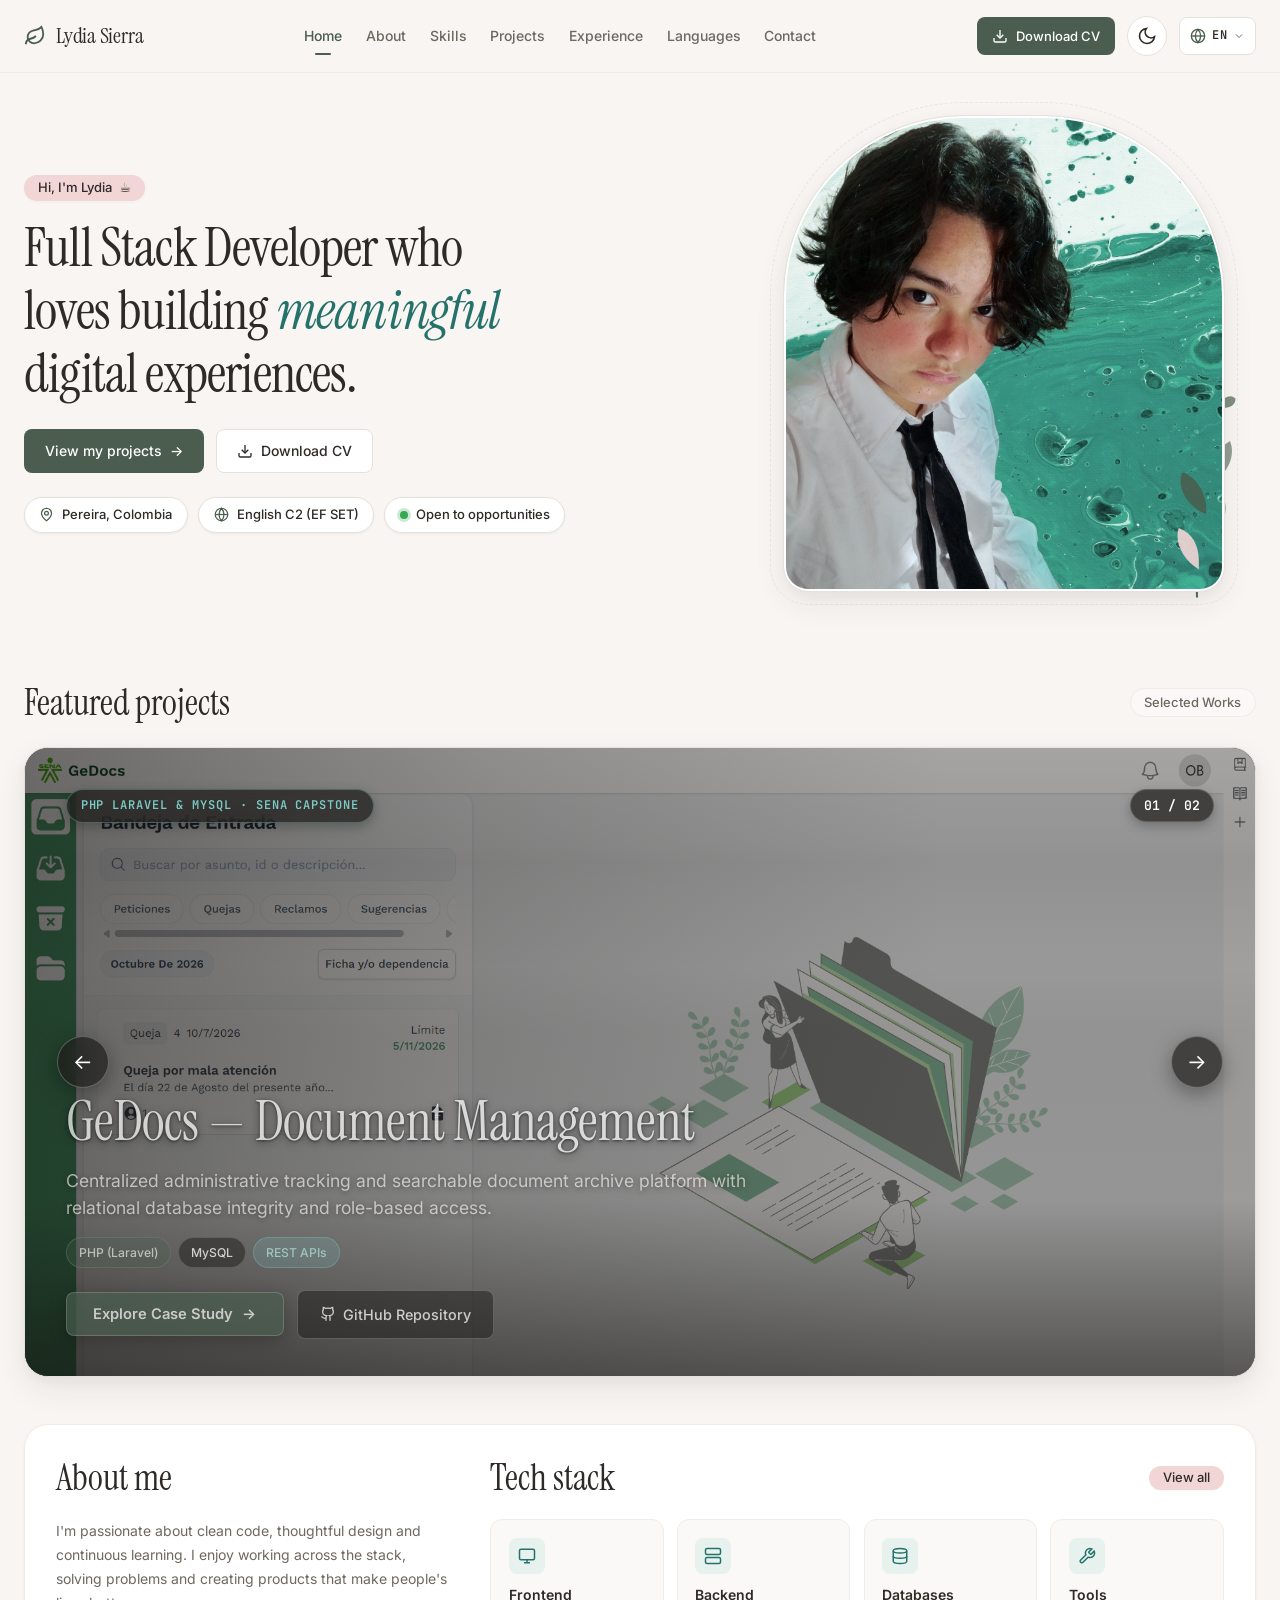
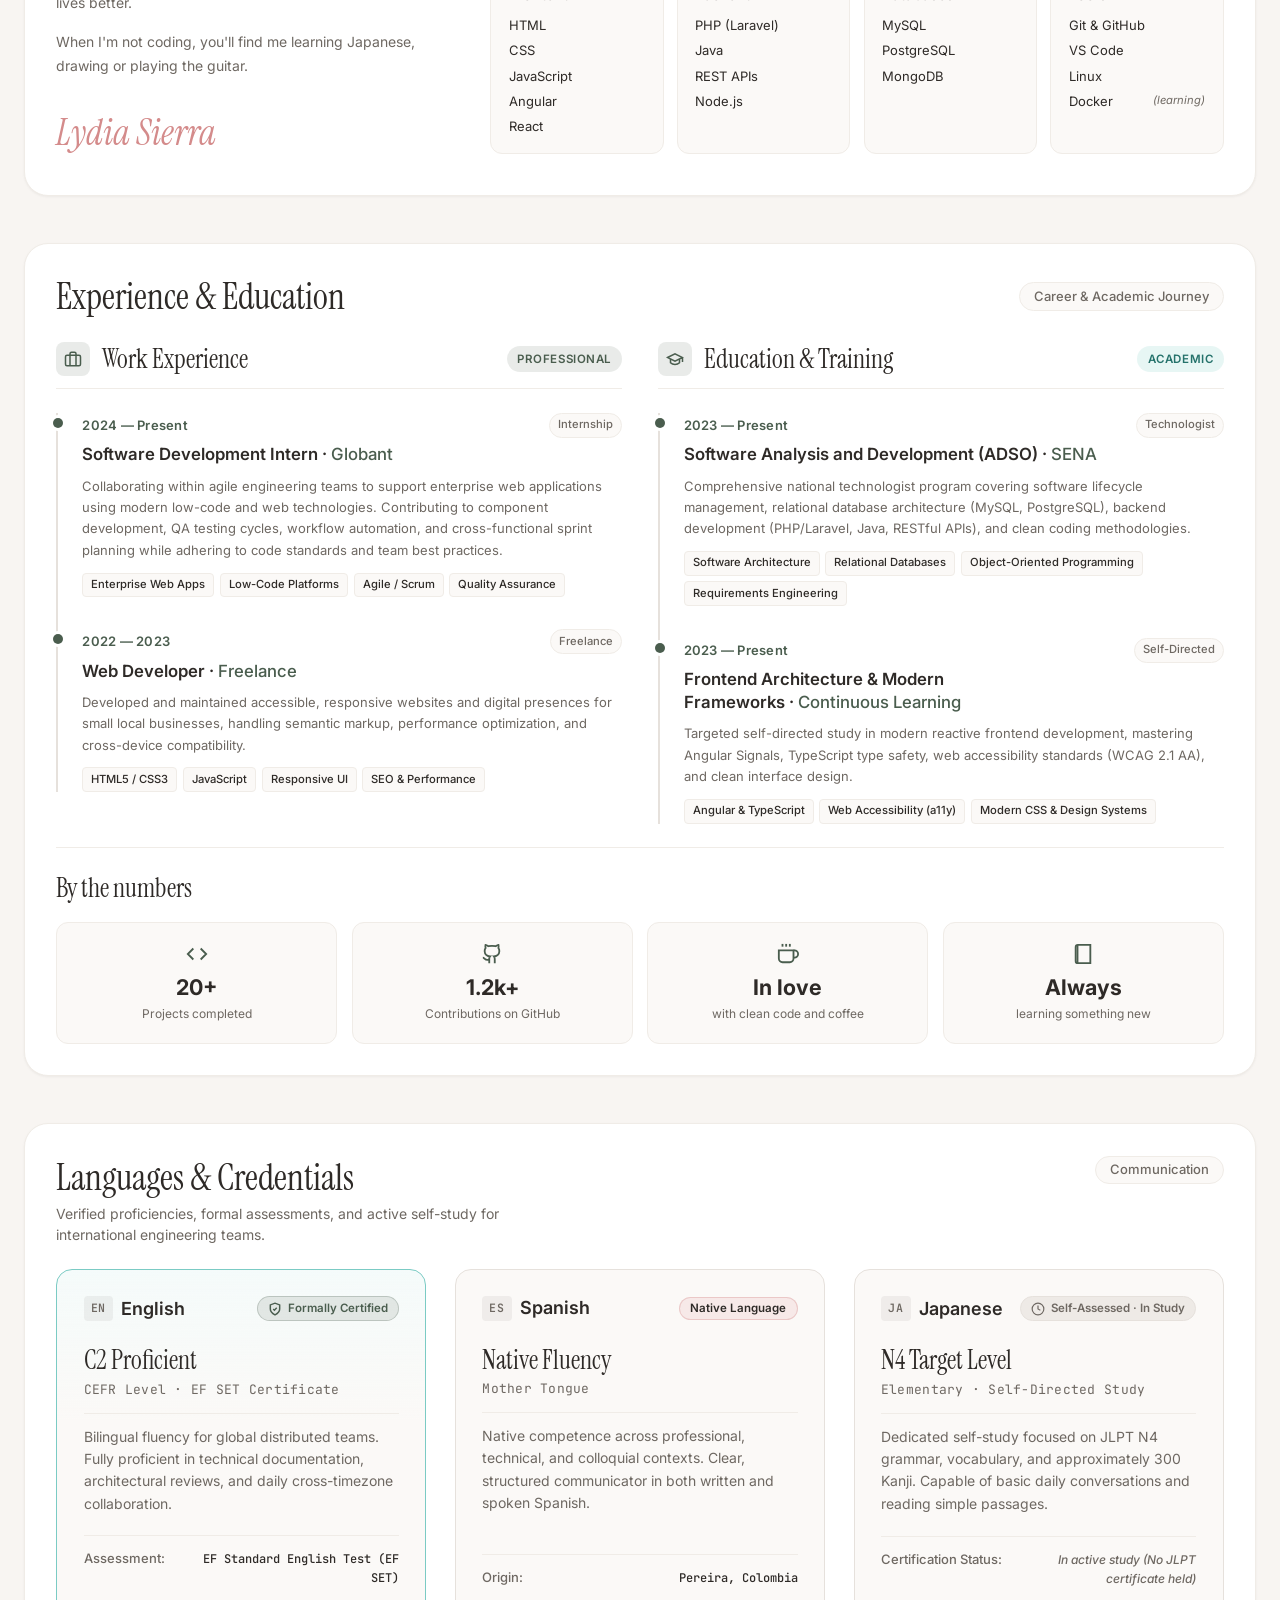
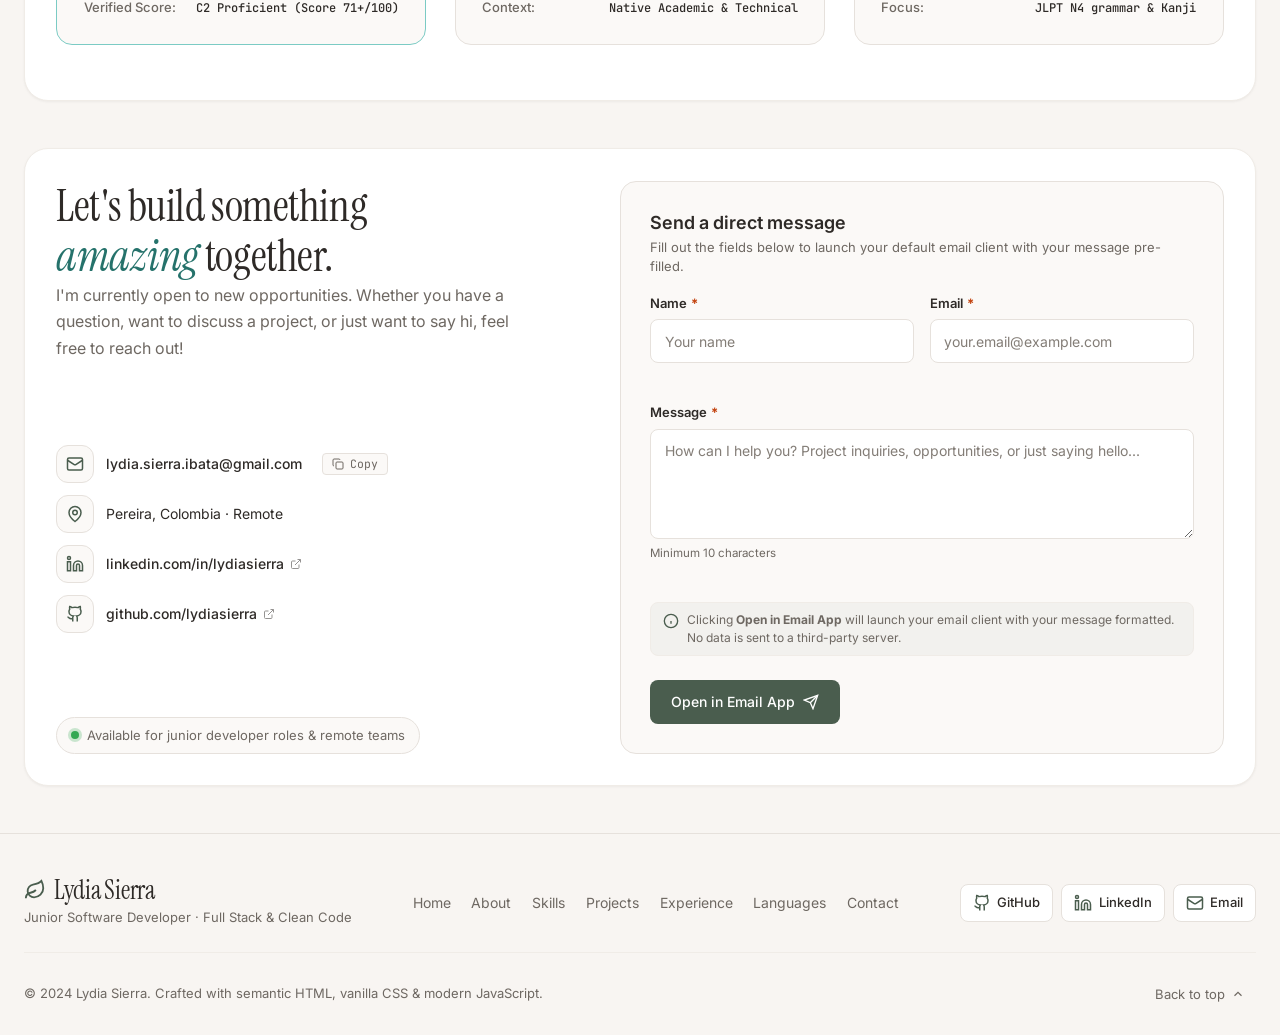
==== commit a72f0e49: "feat(cv): enable bilingual CV downloads synchronized with site language in navbar and hero" ====
--- a/index.html
+++ b/index.html
@@ -1,9 +1,11 @@
 <!DOCTYPE html>
 <html lang="en">
+
 <head>
   <meta charset="UTF-8">
   <meta name="viewport" content="width=device-width, initial-scale=1.0">
-  <meta name="description" content="Personal developer portfolio of Lydia Sierra — Junior Software Developer. Explore projects, technical skills, experience, and contact information.">
+  <meta name="description"
+    content="Personal developer portfolio of Lydia Sierra — Junior Software Developer. Explore projects, technical skills, experience, and contact information.">
   <meta name="author" content="Lydia Sierra">
   <title>Lydia Sierra — Personal Developer Portfolio</title>
 
@@ -14,20 +16,24 @@
   <meta property="og:type" content="website">
   <meta property="og:site_name" content="Lydia Sierra — Developer Portfolio">
   <meta property="og:title" content="Lydia Sierra — Personal Developer Portfolio">
-  <meta property="og:description" content="Personal developer portfolio of Lydia Sierra — Junior Software Developer. Explore projects, technical skills, experience, and contact information.">
+  <meta property="og:description"
+    content="Personal developer portfolio of Lydia Sierra — Junior Software Developer. Explore projects, technical skills, experience, and contact information.">
   <meta property="og:image" content="assets/images/hero-workspace.jpg">
   <meta property="og:image:width" content="1024">
   <meta property="og:image:height" content="682">
-  <meta property="og:image:alt" content="Developer workspace setup with laptop displaying code, coffee cup, and open notebook">
+  <meta property="og:image:alt"
+    content="Developer workspace setup with laptop displaying code, coffee cup, and open notebook">
   <meta property="og:locale" content="en_US">
   <meta property="og:locale:alternate" content="es_CO">
 
   <!-- Twitter Card Metadata -->
   <meta name="twitter:card" content="summary_large_image">
   <meta name="twitter:title" content="Lydia Sierra — Personal Developer Portfolio">
-  <meta name="twitter:description" content="Personal developer portfolio of Lydia Sierra — Junior Software Developer. Explore projects, technical skills, experience, and contact information.">
+  <meta name="twitter:description"
+    content="Personal developer portfolio of Lydia Sierra — Junior Software Developer. Explore projects, technical skills, experience, and contact information.">
   <meta name="twitter:image" content="assets/images/hero-workspace.jpg">
-  <meta name="twitter:image:alt" content="Developer workspace setup with laptop displaying code, coffee cup, and open notebook">
+  <meta name="twitter:image:alt"
+    content="Developer workspace setup with laptop displaying code, coffee cup, and open notebook">
 
   <!-- Canonical URL (Uncomment and configure once public production domain is finalized) -->
   <!-- <link rel="canonical" href="https://your-domain.com/"> -->
@@ -41,14 +47,16 @@
         const prefersDark = window.matchMedia && window.matchMedia('(prefers-color-scheme: dark)').matches;
         const theme = isValid ? stored : (prefersDark ? 'dark' : 'light');
         document.documentElement.setAttribute('data-theme', theme);
-      } catch (err) {}
+      } catch (err) { }
     })();
   </script>
 
   <!-- Typography: Google Fonts Preconnect & Stylesheets -->
   <link rel="preconnect" href="https://fonts.googleapis.com">
   <link rel="preconnect" href="https://fonts.gstatic.com" crossorigin>
-  <link href="https://fonts.googleapis.com/css2?family=Instrument+Serif:ital@0;1&family=Inter:wght@400;500;600;700&family=JetBrains+Mono:wght@400;500&display=swap" rel="stylesheet">
+  <link
+    href="https://fonts.googleapis.com/css2?family=Instrument+Serif:ital@0;1&family=Inter:wght@400;500;600;700&family=JetBrains+Mono:wght@400;500&display=swap"
+    rel="stylesheet">
 
   <!-- Stylesheets -->
   <link rel="stylesheet" href="css/variables.css">
@@ -62,6 +70,7 @@
   <link rel="stylesheet" href="css/contact.css">
   <link rel="stylesheet" href="css/footer.css">
 </head>
+
 <body>
   <!-- Accessible Skip-to-Content Link -->
   <a href="#main-content" class="skip-link" data-i18n="a11y.skipLink">Skip to main content</a>
@@ -73,71 +82,69 @@
   <header class="site-header" id="header">
     <div class="container header-container">
       <a href="#hero" class="brand-link" data-i18n-aria-label="brand.ariaLabel" aria-label="Lydia Sierra — Home">
-        <svg class="brand-icon" aria-hidden="true" width="24" height="24" viewBox="0 0 24 24" fill="none" stroke="currentColor" stroke-width="2">
-          <path d="M11 20A7 7 0 0 1 9.8 6.1C15.5 5 17 4.48 19 2c1 2 2 4.18 2 8 0 5.5-4.78 10-10 10Z"/>
-          <path d="M2 21c0-3 1.85-5.36 5.08-6C9.5 14.52 12 13 13 12"/>
+        <svg class="brand-icon" aria-hidden="true" width="24" height="24" viewBox="0 0 24 24" fill="none"
+          stroke="currentColor" stroke-width="2">
+          <path d="M11 20A7 7 0 0 1 9.8 6.1C15.5 5 17 4.48 19 2c1 2 2 4.18 2 8 0 5.5-4.78 10-10 10Z" />
+          <path d="M2 21c0-3 1.85-5.36 5.08-6C9.5 14.52 12 13 13 12" />
         </svg>
         <span class="brand-name">Lydia Sierra</span>
       </a>
 
       <!-- Mobile Navigation Toggle -->
-      <button type="button" class="nav-toggle" aria-expanded="false" aria-controls="primary-nav" data-i18n-aria-label="nav.toggleAria" aria-label="Toggle navigation menu">
+      <button type="button" class="nav-toggle" aria-expanded="false" aria-controls="primary-nav"
+        data-i18n-aria-label="nav.toggleAria" aria-label="Toggle navigation menu">
         <span class="nav-toggle-icon" aria-hidden="true"></span>
       </button>
 
       <!-- Navigation Links -->
       <nav id="primary-nav" class="nav-menu" data-i18n-aria-label="nav.ariaLabel" aria-label="Primary navigation">
         <ul class="nav-list" id="nav-list">
-          <li data-nav-id="hero"><a href="#hero" class="nav-link active" aria-current="page" data-i18n="nav.home">Home</a></li>
+          <li data-nav-id="hero"><a href="#hero" class="nav-link active" aria-current="page"
+              data-i18n="nav.home">Home</a></li>
           <li data-nav-id="about"><a href="#about" class="nav-link" data-i18n="nav.about">About</a></li>
           <li data-nav-id="skills"><a href="#skills" class="nav-link" data-i18n="nav.skills">Skills</a></li>
           <li data-nav-id="projects"><a href="#projects" class="nav-link" data-i18n="nav.projects">Projects</a></li>
-          <li data-nav-id="experience"><a href="#experience" class="nav-link" data-i18n="nav.experience">Experience</a></li>
+          <li data-nav-id="experience"><a href="#experience" class="nav-link" data-i18n="nav.experience">Experience</a>
+          </li>
           <li data-nav-id="languages"><a href="#languages" class="nav-link" data-i18n="nav.languages">Languages</a></li>
           <li data-nav-id="contact"><a href="#contact" class="nav-link" data-i18n="nav.contact">Contact</a></li>
           <!-- Progressive Overflow Menu Item for Desktop & Tablet -->
           <li class="nav-overflow-item" id="nav-overflow-item" hidden>
-            <button
-              type="button"
-              id="nav-overflow-btn"
-              class="nav-link nav-overflow-btn"
-              aria-expanded="false"
-              aria-haspopup="true"
-              aria-controls="nav-overflow-menu"
-              data-i18n-aria-label="nav.moreLinks"
-              aria-label="More navigation links"
-            >
+            <button type="button" id="nav-overflow-btn" class="nav-link nav-overflow-btn" aria-expanded="false"
+              aria-haspopup="true" aria-controls="nav-overflow-menu" data-i18n-aria-label="nav.moreLinks"
+              aria-label="More navigation links">
               <span class="nav-overflow-text" data-i18n="nav.more">More</span>
-              <svg class="nav-overflow-caret" width="12" height="12" viewBox="0 0 24 24" fill="none" stroke="currentColor" stroke-width="2.5" aria-hidden="true">
-                <polyline points="6 9 12 15 18 9"/>
+              <svg class="nav-overflow-caret" width="12" height="12" viewBox="0 0 24 24" fill="none"
+                stroke="currentColor" stroke-width="2.5" aria-hidden="true">
+                <polyline points="6 9 12 15 18 9" />
               </svg>
             </button>
-            <ul id="nav-overflow-menu" class="nav-overflow-menu" role="menu" data-i18n-aria-label="nav.moreLinks" aria-label="More navigation links" hidden></ul>
+            <ul id="nav-overflow-menu" class="nav-overflow-menu" role="menu" data-i18n-aria-label="nav.moreLinks"
+              aria-label="More navigation links" hidden></ul>
           </li>
         </ul>
 
         <!-- Mobile Drawer Action Controls (Rendered inside mobile navigation drawer only) -->
         <div class="nav-drawer-actions" id="nav-drawer-actions">
-          <a href="assets/documents/Lydia_Sierra_CV.pdf" class="btn btn-primary btn-sm btn-drawer-cv" aria-disabled="true" data-i18n-title="actions.cvTitle" title="CV document pending upload">
-            <svg class="btn-icon" aria-hidden="true" width="16" height="16" viewBox="0 0 24 24" fill="none" stroke="currentColor" stroke-width="2">
-              <path d="M21 15v4a2 2 0 0 1-2 2H5a2 2 0 0 1-2-2v-4"/>
-              <polyline points="7 10 12 15 17 10"/>
-              <line x1="12" y1="15" x2="12" y2="3"/>
+          <a href="assets/documents/Lydia_Sierra_CV_EN.pdf" class="btn btn-primary btn-sm btn-drawer-cv cv-download-link"
+            download="Lydia_Sierra_Resume_EN.pdf" target="_blank" rel="noopener noreferrer"
+            data-i18n-title="actions.cvTitle" title="Download CV (PDF)"
+            data-i18n-aria-label="actions.cvAriaLabel" aria-label="Download Lydia Sierra's CV in English (PDF)">
+            <svg class="btn-icon" aria-hidden="true" width="16" height="16" viewBox="0 0 24 24" fill="none"
+              stroke="currentColor" stroke-width="2">
+              <path d="M21 15v4a2 2 0 0 1-2 2H5a2 2 0 0 1-2-2v-4" />
+              <polyline points="7 10 12 15 17 10" />
+              <line x1="12" y1="15" x2="12" y2="3" />
             </svg>
             <span data-i18n="actions.downloadCv">Download CV</span>
-            <span class="badge-pending" aria-hidden="true" data-i18n="actions.cvSoon">(Soon)</span>
           </a>
 
-          <button
-            type="button"
-            class="btn-theme-drawer theme-toggle-btn"
-            data-action="theme-toggle"
-            aria-label="Switch to dark theme"
-            title="Switch to dark theme"
-          >
+          <button type="button" class="btn-theme-drawer theme-toggle-btn" data-action="theme-toggle"
+            aria-label="Switch to dark theme" title="Switch to dark theme">
             <span class="theme-icon-slot" aria-hidden="true">
-              <svg class="theme-icon" aria-hidden="true" width="18" height="18" viewBox="0 0 24 24" fill="none" stroke="currentColor" stroke-width="2">
-                <path d="M21 12.79A9 9 0 1 1 11.21 3 7 7 0 0 0 21 12.79z"/>
+              <svg class="theme-icon" aria-hidden="true" width="18" height="18" viewBox="0 0 24 24" fill="none"
+                stroke="currentColor" stroke-width="2">
+                <path d="M21 12.79A9 9 0 1 1 11.21 3 7 7 0 0 0 21 12.79z" />
               </svg>
             </span>
             <span class="theme-drawer-text">Switch to dark theme</span>
@@ -149,58 +156,62 @@
       <div class="header-actions">
 
 
-        <a href="assets/documents/Lydia_Sierra_CV.pdf" class="btn btn-primary btn-sm desktop-only-action" aria-disabled="true" data-i18n-title="actions.cvTitle" title="CV document pending upload">
-          <svg class="btn-icon" aria-hidden="true" width="16" height="16" viewBox="0 0 24 24" fill="none" stroke="currentColor" stroke-width="2">
-            <path d="M21 15v4a2 2 0 0 1-2 2H5a2 2 0 0 1-2-2v-4"/>
-            <polyline points="7 10 12 15 17 10"/>
-            <line x1="12" y1="15" x2="12" y2="3"/>
+        <a href="assets/documents/Lydia_Sierra_CV_EN.pdf" class="btn btn-primary btn-sm desktop-only-action cv-download-link"
+          download="Lydia_Sierra_Resume_EN.pdf" target="_blank" rel="noopener noreferrer"
+          data-i18n-title="actions.cvTitle" title="Download CV (PDF)"
+          data-i18n-aria-label="actions.cvAriaLabel" aria-label="Download Lydia Sierra's CV in English (PDF)">
+          <svg class="btn-icon" aria-hidden="true" width="16" height="16" viewBox="0 0 24 24" fill="none"
+            stroke="currentColor" stroke-width="2">
+            <path d="M21 15v4a2 2 0 0 1-2 2H5a2 2 0 0 1-2-2v-4" />
+            <polyline points="7 10 12 15 17 10" />
+            <line x1="12" y1="15" x2="12" y2="3" />
           </svg>
           <span data-i18n="actions.downloadCv">Download CV</span>
-          <span class="badge-pending" aria-hidden="true" data-i18n="actions.cvSoon">(Soon)</span>
         </a>
 
-        <button type="button" id="theme-toggle" class="btn-icon-toggle desktop-only-action theme-toggle-btn" data-action="theme-toggle" aria-label="Switch to dark theme" title="Switch to dark theme">
-          <svg class="theme-icon" aria-hidden="true" width="20" height="20" viewBox="0 0 24 24" fill="none" stroke="currentColor" stroke-width="2">
-            <path d="M21 12.79A9 9 0 1 1 11.21 3 7 7 0 0 0 21 12.79z"/>
+        <button type="button" id="theme-toggle" class="btn-icon-toggle desktop-only-action theme-toggle-btn"
+          data-action="theme-toggle" aria-label="Switch to dark theme" title="Switch to dark theme">
+          <svg class="theme-icon" aria-hidden="true" width="20" height="20" viewBox="0 0 24 24" fill="none"
+            stroke="currentColor" stroke-width="2">
+            <path d="M21 12.79A9 9 0 1 1 11.21 3 7 7 0 0 0 21 12.79z" />
           </svg>
         </button>
 
-                <!-- Language Selector Dropdown -->
+        <!-- Language Selector Dropdown -->
         <div class="lang-selector-wrapper" id="lang-selector-wrapper">
-          <button
-            type="button"
-            id="lang-selector-btn"
-            class="lang-selector-btn"
-            aria-expanded="false"
-            aria-haspopup="listbox"
-            aria-controls="lang-menu"
-            data-i18n-aria-label="actions.langBtnAria"
-            aria-label="Change language. Current language: English"
-          >
-            <svg class="lang-icon" width="16" height="16" viewBox="0 0 24 24" fill="none" stroke="currentColor" stroke-width="2" aria-hidden="true">
-              <circle cx="12" cy="12" r="10"/>
-              <line x1="2" y1="12" x2="22" y2="12"/>
-              <path d="M12 2a15.3 15.3 0 0 1 4 10 15.3 15.3 0 0 1-4 10 15.3 15.3 0 0 1-4-10 15.3 15.3 0 0 1 4-10z"/>
+          <button type="button" id="lang-selector-btn" class="lang-selector-btn" aria-expanded="false"
+            aria-haspopup="listbox" aria-controls="lang-menu" data-i18n-aria-label="actions.langBtnAria"
+            aria-label="Change language. Current language: English">
+            <svg class="lang-icon" width="16" height="16" viewBox="0 0 24 24" fill="none" stroke="currentColor"
+              stroke-width="2" aria-hidden="true">
+              <circle cx="12" cy="12" r="10" />
+              <line x1="2" y1="12" x2="22" y2="12" />
+              <path d="M12 2a15.3 15.3 0 0 1 4 10 15.3 15.3 0 0 1-4 10 15.3 15.3 0 0 1-4-10 15.3 15.3 0 0 1 4-10z" />
             </svg>
             <span class="lang-current-code" id="lang-current-code">EN</span>
-            <svg class="lang-caret" width="12" height="12" viewBox="0 0 24 24" fill="none" stroke="currentColor" stroke-width="2" aria-hidden="true">
-              <polyline points="6 9 12 15 18 9"/>
+            <svg class="lang-caret" width="12" height="12" viewBox="0 0 24 24" fill="none" stroke="currentColor"
+              stroke-width="2" aria-hidden="true">
+              <polyline points="6 9 12 15 18 9" />
             </svg>
           </button>
 
-          <ul id="lang-menu" class="lang-menu" role="listbox" data-i18n-aria-label="actions.langMenuAria" aria-label="Language selection" hidden>
-            <li role="option" id="lang-opt-en" class="lang-option selected" data-lang="en" aria-selected="true" tabindex="-1">
+          <ul id="lang-menu" class="lang-menu" role="listbox" data-i18n-aria-label="actions.langMenuAria"
+            aria-label="Language selection" hidden>
+            <li role="option" id="lang-opt-en" class="lang-option selected" data-lang="en" aria-selected="true"
+              tabindex="-1">
               <span class="lang-option-code">EN</span>
               <span class="lang-option-name">English</span>
-              <svg class="lang-check" width="14" height="14" viewBox="0 0 24 24" fill="none" stroke="currentColor" stroke-width="2.5" aria-hidden="true">
-                <polyline points="20 6 9 17 4 12"/>
+              <svg class="lang-check" width="14" height="14" viewBox="0 0 24 24" fill="none" stroke="currentColor"
+                stroke-width="2.5" aria-hidden="true">
+                <polyline points="20 6 9 17 4 12" />
               </svg>
             </li>
             <li role="option" id="lang-opt-es" class="lang-option" data-lang="es" aria-selected="false" tabindex="-1">
               <span class="lang-option-code">ES</span>
               <span class="lang-option-name">Español</span>
-              <svg class="lang-check" width="14" height="14" viewBox="0 0 24 24" fill="none" stroke="currentColor" stroke-width="2.5" aria-hidden="true">
-                <polyline points="20 6 9 17 4 12"/>
+              <svg class="lang-check" width="14" height="14" viewBox="0 0 24 24" fill="none" stroke="currentColor"
+                stroke-width="2.5" aria-hidden="true">
+                <polyline points="20 6 9 17 4 12" />
               </svg>
             </li>
           </ul>
@@ -222,32 +233,19 @@
 
           <div class="hero-title-row">
             <h1 id="hero-title" class="hero-title" data-i18n-html="hero.titleHtml">
-              Full Stack Developer who loves building <span class="accent-text"><em>meaningful</em></span> digital experiences.
+              Full Stack Developer who loves building <span class="accent-text"><em>meaningful</em></span> digital
+              experiences.
             </h1>
             <!-- Compact Circular Portrait (Visible exclusively on narrow viewports beside title) -->
             <div class="hero-portrait-compact">
-              <img
-                src="assets/images/hero-portrait-light.png"
-                class="portrait-compact-img portrait-light"
+              <img src="assets/images/hero-portrait-light.png" class="portrait-compact-img portrait-light"
                 data-i18n-alt="hero.imageAlt"
                 alt="Portrait of Lydia Sierra wearing a white shirt and black tie against an emerald green fluid art background"
-                width="92"
-                height="92"
-                loading="eager"
-                fetchpriority="high"
-                decoding="async"
-              >
-              <img
-                src="assets/images/hero-portrait-dark.png"
-                class="portrait-compact-img portrait-dark"
+                width="92" height="92" loading="eager" fetchpriority="high" decoding="async">
+              <img src="assets/images/hero-portrait-dark.png" class="portrait-compact-img portrait-dark"
                 data-i18n-alt="hero.imageAlt"
                 alt="Portrait of Lydia Sierra wearing a white shirt and black tie against an emerald green fluid art background"
-                width="92"
-                height="92"
-                loading="eager"
-                fetchpriority="high"
-                decoding="async"
-              >
+                width="92" height="92" loading="eager" fetchpriority="high" decoding="async">
             </div>
           </div>
 
@@ -255,30 +253,35 @@
             <a href="#projects" class="btn btn-primary">
               <span data-i18n="hero.ctaProjects">View my projects</span> <span aria-hidden="true">&rarr;</span>
             </a>
-            <a href="assets/documents/Lydia_Sierra_CV.pdf" class="btn btn-secondary" aria-disabled="true" data-i18n-title="actions.cvTitle" title="CV document pending upload">
-              <svg class="btn-icon" aria-hidden="true" width="16" height="16" viewBox="0 0 24 24" fill="none" stroke="currentColor" stroke-width="2">
-                <path d="M21 15v4a2 2 0 0 1-2 2H5a2 2 0 0 1-2-2v-4"/>
-                <polyline points="7 10 12 15 17 10"/>
-                <line x1="12" y1="15" x2="12" y2="3"/>
+            <a href="assets/documents/Lydia_Sierra_CV_EN.pdf" class="btn btn-secondary cv-download-link"
+              download="Lydia_Sierra_Resume_EN.pdf" target="_blank" rel="noopener noreferrer"
+              data-i18n-title="actions.cvTitle" title="Download CV (PDF)"
+              data-i18n-aria-label="actions.cvAriaLabel" aria-label="Download Lydia Sierra's CV in English (PDF)">
+              <svg class="btn-icon" aria-hidden="true" width="16" height="16" viewBox="0 0 24 24" fill="none"
+                stroke="currentColor" stroke-width="2">
+                <path d="M21 15v4a2 2 0 0 1-2 2H5a2 2 0 0 1-2-2v-4" />
+                <polyline points="7 10 12 15 17 10" />
+                <line x1="12" y1="15" x2="12" y2="3" />
               </svg>
               <span data-i18n="hero.ctaCv">Download CV</span>
-              <span class="badge-pending" aria-hidden="true" data-i18n="actions.cvSoon">(Soon)</span>
             </a>
           </div>
 
           <ul class="hero-meta-list" aria-label="Key professional attributes">
             <li>
-              <svg class="meta-icon" aria-hidden="true" width="16" height="16" viewBox="0 0 24 24" fill="none" stroke="currentColor" stroke-width="2">
-                <path d="M20 10c0 6-8 12-8 12s-8-6-8-12a8 8 0 0 1 16 0Z"/>
-                <circle cx="12" cy="10" r="3"/>
+              <svg class="meta-icon" aria-hidden="true" width="16" height="16" viewBox="0 0 24 24" fill="none"
+                stroke="currentColor" stroke-width="2">
+                <path d="M20 10c0 6-8 12-8 12s-8-6-8-12a8 8 0 0 1 16 0Z" />
+                <circle cx="12" cy="10" r="3" />
               </svg>
               <span data-i18n="hero.pillLocation">Pereira, Colombia</span>
             </li>
             <li>
-              <svg class="meta-icon" aria-hidden="true" width="16" height="16" viewBox="0 0 24 24" fill="none" stroke="currentColor" stroke-width="2">
-                <circle cx="12" cy="12" r="10"/>
-                <line x1="2" y1="12" x2="22" y2="12"/>
-                <path d="M12 2a15.3 15.3 0 0 1 4 10 15.3 15.3 0 0 1-4 10 15.3 15.3 0 0 1-4-10 15.3 15.3 0 0 1 4-10z"/>
+              <svg class="meta-icon" aria-hidden="true" width="16" height="16" viewBox="0 0 24 24" fill="none"
+                stroke="currentColor" stroke-width="2">
+                <circle cx="12" cy="12" r="10" />
+                <line x1="2" y1="12" x2="22" y2="12" />
+                <path d="M12 2a15.3 15.3 0 0 1 4 10 15.3 15.3 0 0 1-4 10 15.3 15.3 0 0 1-4-10 15.3 15.3 0 0 1 4-10z" />
               </svg>
               <span data-i18n="hero.pillEnglish">English C2 (EF SET)</span>
             </li>
@@ -289,54 +292,150 @@
           </ul>
         </div>
 
-                <!-- Wide Botanical Canopy & Arch (Visible on wide viewports beside hero text) -->
+        <!-- Wide Botanical Canopy & Arch (Visible on wide viewports beside hero text) -->
         <div class="hero-visual-wrapper" id="hero-visual-wrapper">
           <div class="hero-arch-wrapper">
             <!-- Dashed outer architectural aura -->
             <div class="hero-arch-aura" aria-hidden="true"></div>
 
             <!-- Background foliage layer (stem emerging from behind the arch) -->
-            <svg class="hero-foliage hero-foliage-back" aria-hidden="true" width="120" height="240" viewBox="0 0 120 240" fill="none">
-              <path d="M60 230 C 58 170, 75 110, 85 20" stroke="var(--color-primary)" stroke-width="2.25" stroke-linecap="round"/>
-              <path d="M66 170 C 85 160, 95 140, 90 125 C 75 130, 68 145, 67 160" fill="var(--color-primary)" opacity="0.65"/>
-              <path d="M76 105 C 95 95, 102 75, 96 60 C 82 68, 77 82, 76 96" fill="var(--color-primary)" opacity="0.65"/>
-              <path d="M80 75 C 65 65, 60 48, 66 35 C 78 40, 82 55, 81 68" fill="var(--color-accent-pink)" opacity="0.9"/>
-              <path d="M85 20 C 88 12, 98 8, 102 14 C 102 22, 94 25, 87 23" fill="var(--color-primary)" opacity="0.75"/>
+            <svg class="hero-foliage hero-foliage-back" aria-hidden="true" width="120" height="240"
+              viewBox="0 0 120 240" fill="none">
+              <path d="M60 230 C 58 170, 75 110, 85 20" stroke="var(--color-primary)" stroke-width="2.25"
+                stroke-linecap="round" />
+              <path d="M66 170 C 85 160, 95 140, 90 125 C 75 130, 68 145, 67 160" fill="var(--color-primary)"
+                opacity="0.65" />
+              <path d="M76 105 C 95 95, 102 75, 96 60 C 82 68, 77 82, 76 96" fill="var(--color-primary)"
+                opacity="0.65" />
+              <path d="M80 75 C 65 65, 60 48, 66 35 C 78 40, 82 55, 81 68" fill="var(--color-accent-pink)"
+                opacity="0.9" />
+              <path d="M85 20 C 88 12, 98 8, 102 14 C 102 22, 94 25, 87 23" fill="var(--color-primary)"
+                opacity="0.75" />
             </svg>
 
             <!-- Architectural Arch Frame -->
             <figure class="hero-arch-frame">
-              <img
-                src="assets/images/hero-portrait-light.png"
-                class="portrait-arch-img portrait-light"
+              <img src="assets/images/hero-portrait-light.png" class="portrait-arch-img portrait-light"
                 data-i18n-alt="hero.imageAlt"
                 alt="Portrait of Lydia Sierra wearing a white shirt and black tie against an emerald green fluid art background"
-                width="1024"
-                height="784"
-                loading="eager"
-                fetchpriority="high"
-                decoding="async"
-              >
-              <img
-                src="assets/images/hero-portrait-dark.png"
-                class="portrait-arch-img portrait-dark"
+                width="1024" height="784" loading="eager" fetchpriority="high" decoding="async">
+              <img src="assets/images/hero-portrait-dark.png" class="portrait-arch-img portrait-dark"
                 data-i18n-alt="hero.imageAlt"
                 alt="Portrait of Lydia Sierra wearing a white shirt and black tie against an emerald green fluid art background"
-                width="1024"
-                height="784"
-                loading="eager"
-                fetchpriority="high"
-                decoding="async"
-              >
+                width="1024" height="784" loading="eager" fetchpriority="high" decoding="async">
             </figure>
 
             <!-- Foreground foliage layer (olive leaf & blush leaf draping over front arch perimeter) -->
-            <svg class="hero-foliage hero-foliage-front" aria-hidden="true" width="120" height="240" viewBox="0 0 120 240" fill="none">
+            <svg class="hero-foliage hero-foliage-front" aria-hidden="true" width="120" height="240"
+              viewBox="0 0 120 240" fill="none">
               <!-- Blush pink leaf resting near lower edge -->
-              <path d="M62 200 C 45 190, 35 170, 40 155 C 55 160, 62 175, 62 190" fill="var(--color-accent-pink)" opacity="0.95"/>
+              <path d="M62 200 C 45 190, 35 170, 40 155 C 55 160, 62 175, 62 190" fill="var(--color-accent-pink)"
+                opacity="0.95" />
               <!-- Overlapping olive leaf crossing the front perimeter of the arch -->
-              <path d="M70 140 C 46 130, 38 108, 44 94 C 58 98, 68 114, 70 130" fill="var(--color-primary)" opacity="0.9"/>
+              <path d="M70 140 C 46 130, 38 108, 44 94 C 58 98, 68 114, 70 130" fill="var(--color-primary)"
+                opacity="0.9" />
             </svg>
+          </div>
+        </div>
+      </div>
+    </section>
+
+    <!-- 5. Featured Projects Section (Full-Width Immersive Showcase) -->
+    <section id="projects" class="projects-section" aria-labelledby="projects-title">
+      <div class="container container-wide projects-container">
+        <div class="projects-panel surface-card">
+          <div class="projects-header-bar">
+            <h2 id="projects-title" class="section-title" data-i18n="projects.title">Featured projects</h2>
+            <span class="badge badge-subtle" data-i18n="projects.badge">Selected Works</span>
+          </div>
+
+          <!-- Immersive Project Showcase Stage (The Image IS the Showcase) -->
+          <div class="showcase-stage" id="showcase-stage" aria-label="Featured Projects Showcase">
+            <!-- 1. Full-Bleed Background Image Layer -->
+            <div class="showcase-bg-layer">
+              <img id="showcase-bg" class="showcase-bg-img" src="assets/images/project-flashcards.svg"
+                alt="Flashcards App interface preview showing a study card on Angular Signals with progress tracking and navigation buttons"
+                width="800" height="500" loading="lazy" decoding="async">
+            </div>
+
+            <!-- 2. Reduced-Intensity Gradient Scrim (~50% lighter than prototype) -->
+            <div class="showcase-scrim" aria-hidden="true"></div>
+
+            <!-- 3. Floating Edge Navigation Arrows (Desktop / Tablet) -->
+            <button class="showcase-edge-arrow showcase-arrow-prev" id="showcase-prev-btn" aria-label="Previous project"
+              title="Previous Project (Left Arrow)">←</button>
+            <button class="showcase-edge-arrow showcase-arrow-next" id="showcase-next-btn" aria-label="Next project"
+              title="Next Project (Right Arrow)">→</button>
+
+            <!-- 4. Interactive Overlay Floating Directly Over the Image -->
+            <div class="showcase-overlay">
+              <!-- Top Row: Eyebrow Badge + Position Stepper -->
+              <div class="showcase-top-bar">
+                <span class="showcase-eyebrow-pill" id="showcase-badge">Angular 17+ Signals · Active Recall</span>
+                <div class="showcase-stepper" role="tablist" aria-label="Project exhibition switcher">
+                  <span class="showcase-counter" id="showcase-counter">01 / 04</span>
+                </div>
+              </div>
+
+              <!-- Bottom Row: Title, Concise Bio, Tags, and Action Buttons -->
+              <div class="showcase-info-cluster" id="showcase-info">
+                <h3 class="showcase-title" id="showcase-title">Flashcards App</h3>
+                <p class="showcase-desc" id="showcase-desc">
+                  Interactive web application for active recall and spaced-repetition learning with client-side
+                  persistence and fine-grained reactive state.
+                </p>
+
+                <ul class="showcase-tags" id="showcase-tags" aria-label="Technologies used">
+                  <li class="showcase-tag-pill accent-primary">Angular</li>
+                  <li class="showcase-tag-pill neutral">TypeScript</li>
+                  <li class="showcase-tag-pill accent-turquoise">Signals</li>
+                  <li class="showcase-tag-pill accent-pink">Tailwind CSS</li>
+                  <li class="showcase-tag-pill neutral">Local Storage</li>
+                </ul>
+
+                <div class="showcase-actions">
+                  <button class="btn btn-primary btn-showcase-primary" id="btn-explore-case-study">
+                    <span data-i18n="projects.exploreCaseStudy">Explore Case Study</span>
+                    <span aria-hidden="true">&rarr;</span>
+                  </button>
+                  <a id="showcase-repo-link" href="https://github.com/LydiaSierra" target="_blank"
+                    rel="noopener noreferrer" class="btn-showcase-secondary"
+                    aria-label="View on GitHub (opens in new tab)">
+                    <svg aria-hidden="true" width="16" height="16" viewBox="0 0 24 24" fill="none" stroke="currentColor"
+                      stroke-width="2">
+                      <path
+                        d="M15 22v-4a4.8 4.8 0 0 0-1-3.5c3 0 6-2 6-5.5.08-1.25-.27-2.48-1-3.5.28-1.15.28-2.35 0-3.5 0 0-1 0-3 1.5-2.64-.5-5.36-.5-8 0C6 2 5 2 5 2c-.3 1.15-.3 2.35 0 3.5A5.403 5.403 0 0 0 4 9c0 3.5 3 5.5 6 5.5-.39.49-.68 1.05-.85 1.65-.17.6-.22 1.23-.15 1.85v4" />
+                      <path d="M9 18c-4.51 2-5-2-7-2" />
+                    </svg>
+                    <span data-i18n="projects.githubRepo">GitHub</span>
+                  </a>
+                  <a id="showcase-demo-link" href="#" target="_blank" rel="noopener noreferrer"
+                    class="btn-showcase-secondary" style="display:none;" aria-label="View live demo (opens in new tab)">
+                    <span data-i18n="projects.liveDemo">Live Demo</span>
+                    <span aria-hidden="true">&nearr;</span>
+                  </a>
+
+                  <!-- Mobile Dedicated Navigation Buttons -->
+                  <div class="mobile-nav-cluster" aria-label="Project navigation controls">
+                    <button class="mobile-arrow-btn" id="showcase-mobile-prev-btn"
+                      aria-label="Previous project">&larr;</button>
+                    <button class="mobile-arrow-btn" id="showcase-mobile-next-btn"
+                      aria-label="Next project">&rarr;</button>
+                  </div>
+                </div>
+              </div>
+            </div>
+          </div>
+        </div>
+      </div>
+
+      <!-- Accessible Case Study Detail Modal (Substantially Wider with Screenshot Gallery) -->
+      <div class="modal-overlay" id="project-detail-modal" role="dialog" aria-modal="true"
+        aria-labelledby="modal-project-title" aria-hidden="true">
+        <div class="modal-dialog" id="modal-project-dialog">
+          <button class="modal-close" id="modal-close-btn" aria-label="Close project details">✕</button>
+          <div class="modal-body" id="modal-project-body">
+            <!-- Dynamic Case Study Content with Screenshot Gallery rendered via JS -->
           </div>
         </div>
       </div>
@@ -351,12 +450,14 @@
           <h2 id="about-title" class="section-title" data-i18n="about.title">About me</h2>
           <div class="about-body">
             <p data-i18n="about.p1">
-              I'm passionate about clean code, thoughtful design and continuous learning. I enjoy working across the stack, solving problems and creating products that make people's lives better.
+              I'm passionate about clean code, thoughtful design and continuous learning. I enjoy working across the
+              stack, solving problems and creating products that make people's lives better.
             </p>
             <p data-i18n="about.p2">
               When I'm not coding, you'll find me learning Japanese, drawing or playing the guitar.
             </p>
-            <p class="signature" data-i18n-aria-label="about.signatureAria" aria-label="Personal signature: Lydia Sierra">
+            <p class="signature" data-i18n-aria-label="about.signatureAria"
+              aria-label="Personal signature: Lydia Sierra">
               Lydia Sierra
             </p>
           </div>
@@ -366,17 +467,19 @@
         <section id="skills" class="skills-column" aria-labelledby="skills-title">
           <div class="skills-header">
             <h2 id="skills-title" class="section-title" data-i18n="skills.title">Tech stack</h2>
-            <a href="#projects" class="badge-view-all" data-i18n="skills.viewAll" data-i18n-aria-label="skills.viewAllAria" aria-label="View all projects using these skills">View all</a>
+            <a href="#projects" class="badge-view-all" data-i18n="skills.viewAll"
+              data-i18n-aria-label="skills.viewAllAria" aria-label="View all projects using these skills">View all</a>
           </div>
 
           <div class="skills-grid">
             <!-- Frontend Category -->
             <article class="skill-category">
               <div class="skill-icon-wrapper" aria-hidden="true">
-                <svg class="skill-icon" aria-hidden="true" width="20" height="20" viewBox="0 0 24 24" fill="none" stroke="currentColor" stroke-width="2">
-                  <rect width="20" height="14" x="2" y="3" rx="2"/>
-                  <line x1="8" x2="16" y1="21" y2="21"/>
-                  <line x1="12" x2="12" y1="17" y2="21"/>
+                <svg class="skill-icon" aria-hidden="true" width="20" height="20" viewBox="0 0 24 24" fill="none"
+                  stroke="currentColor" stroke-width="2">
+                  <rect width="20" height="14" x="2" y="3" rx="2" />
+                  <line x1="8" x2="16" y1="21" y2="21" />
+                  <line x1="12" x2="12" y1="17" y2="21" />
                 </svg>
               </div>
               <h3 class="skill-category-title" data-i18n="skills.catFrontend">Frontend</h3>
@@ -392,11 +495,12 @@
             <!-- Backend Category -->
             <article class="skill-category">
               <div class="skill-icon-wrapper" aria-hidden="true">
-                <svg class="skill-icon" aria-hidden="true" width="20" height="20" viewBox="0 0 24 24" fill="none" stroke="currentColor" stroke-width="2">
-                  <rect width="20" height="8" x="2" y="2" rx="2"/>
-                  <rect width="20" height="8" x="2" y="14" rx="2"/>
-                  <line x1="6" x2="6.01" y1="6" y2="6"/>
-                  <line x1="6" x2="6.01" y1="18" y2="18"/>
+                <svg class="skill-icon" aria-hidden="true" width="20" height="20" viewBox="0 0 24 24" fill="none"
+                  stroke="currentColor" stroke-width="2">
+                  <rect width="20" height="8" x="2" y="2" rx="2" />
+                  <rect width="20" height="8" x="2" y="14" rx="2" />
+                  <line x1="6" x2="6.01" y1="6" y2="6" />
+                  <line x1="6" x2="6.01" y1="18" y2="18" />
                 </svg>
               </div>
               <h3 class="skill-category-title" data-i18n="skills.catBackend">Backend</h3>
@@ -411,10 +515,11 @@
             <!-- Databases Category -->
             <article class="skill-category">
               <div class="skill-icon-wrapper" aria-hidden="true">
-                <svg class="skill-icon" aria-hidden="true" width="20" height="20" viewBox="0 0 24 24" fill="none" stroke="currentColor" stroke-width="2">
-                  <ellipse cx="12" cy="5" rx="9" ry="3"/>
-                  <path d="M3 5V19A9 3 0 0 0 21 19V5"/>
-                  <path d="M3 12A9 3 0 0 0 21 12"/>
+                <svg class="skill-icon" aria-hidden="true" width="20" height="20" viewBox="0 0 24 24" fill="none"
+                  stroke="currentColor" stroke-width="2">
+                  <ellipse cx="12" cy="5" rx="9" ry="3" />
+                  <path d="M3 5V19A9 3 0 0 0 21 19V5" />
+                  <path d="M3 12A9 3 0 0 0 21 12" />
                 </svg>
               </div>
               <h3 class="skill-category-title" data-i18n="skills.catDatabases">Databases</h3>
@@ -428,8 +533,10 @@
             <!-- Tools Category -->
             <article class="skill-category">
               <div class="skill-icon-wrapper" aria-hidden="true">
-                <svg class="skill-icon" aria-hidden="true" width="20" height="20" viewBox="0 0 24 24" fill="none" stroke="currentColor" stroke-width="2">
-                  <path d="M14.7 6.3a1 1 0 0 0 0 1.4l1.6 1.6a1 1 0 0 0 1.4 0l3.77-3.77a6 6 0 0 1-7.94 7.94l-6.91 6.91a2.12 2.12 0 0 1-3-3l6.91-6.91a6 6 0 0 1 7.94-7.94l-3.76 3.76z"/>
+                <svg class="skill-icon" aria-hidden="true" width="20" height="20" viewBox="0 0 24 24" fill="none"
+                  stroke="currentColor" stroke-width="2">
+                  <path
+                    d="M14.7 6.3a1 1 0 0 0 0 1.4l1.6 1.6a1 1 0 0 0 1.4 0l3.77-3.77a6 6 0 0 1-7.94 7.94l-6.91 6.91a2.12 2.12 0 0 1-3-3l6.91-6.91a6 6 0 0 1 7.94-7.94l-3.76 3.76z" />
                 </svg>
               </div>
               <h3 class="skill-category-title" data-i18n="skills.catTools">Tools</h3>
@@ -437,7 +544,8 @@
                 <li><span>Git &amp; GitHub</span></li>
                 <li><span>VS Code</span></li>
                 <li><span>Linux</span></li>
-                <li><span>Docker</span> <span class="skill-context-tag" data-i18n="skills.learningTag">(learning)</span></li>
+                <li><span>Docker</span> <span class="skill-context-tag" data-i18n="skills.learningTag">(learning)</span>
+                </li>
               </ul>
             </article>
           </div>
@@ -446,157 +554,7 @@
       </div>
     </section>
 
-    <!-- 5. Featured Projects Section -->
-    <section id="projects" class="projects-section" aria-labelledby="projects-title">
-      <div class="container projects-container">
-        <div class="projects-panel surface-card">
-          <div class="projects-header-bar">
-            <h2 id="projects-title" class="section-title" data-i18n="projects.title">Featured projects</h2>
-            <span class="badge badge-subtle" data-i18n="projects.badge">Selected Works</span>
-          </div>
-
-          <div class="projects-grid">
-            <!-- Project 1: Flashcards App -->
-            <article class="project-card" id="project-flashcards-app">
-              <div class="project-media-frame">
-                <img
-                  src="assets/images/project-flashcards.svg"
-                  alt="Flashcards App interface preview showing a study card on Angular Signals with progress tracking and navigation buttons"
-                  width="800"
-                  height="500"
-                  loading="lazy"
-                  decoding="async"
-                  class="project-image"
-                >
-              </div>
-
-              <div class="project-content">
-                <div class="project-header">
-                  <h3 class="project-title">Flashcards App</h3>
-                  <p class="project-subtitle">Interactive web application for active recall and spaced-repetition learning</p>
-                </div>
-
-                <div class="project-narrative">
-                  <p class="project-narrative-item">
-                    <strong class="narrative-label">Problem &amp; Objective:</strong>
-                    <span>Self-directed learners need an intuitive, distraction-free study environment to organize card decks, test memory retention, and track learning progress without complicated backend overhead.</span>
-                  </p>
-                  <p class="project-narrative-item">
-                    <strong class="narrative-label">My Contribution:</strong>
-                    <span>Designed the complete frontend architecture from the ground up, utilizing modern Angular Signals for reactive state and offline-first Local Storage persistence.</span>
-                  </p>
-                </div>
-
-                <div class="project-details">
-                  <h4 class="details-heading">Key Technical Decisions:</h4>
-                  <ul class="project-highlights">
-                    <li>Fine-grained reactivity with Angular Signals for smooth card state transitions without Zone.js overhead</li>
-                    <li>Client-side Local Storage persistence preserving decks, cards, and study progress across sessions</li>
-                    <li>Accessible keyboard controls allowing rapid card flipping, self-assessment, and deck traversal</li>
-                    <li>Responsive, clean UI styled with utility-first Tailwind CSS, optimized for mobile and desktop screens</li>
-                  </ul>
-                </div>
-
-                <ul class="project-tags" aria-label="Technologies used in Flashcards App">
-                  <li class="project-tag project-tag--primary">Angular</li>
-                  <li class="project-tag project-tag--neutral">TypeScript</li>
-                  <li class="project-tag project-tag--turquoise">Signals</li>
-                  <li class="project-tag project-tag--pink">Tailwind CSS</li>
-                  <li class="project-tag project-tag--neutral">Local Storage</li>
-                </ul>
-
-                <div class="project-actions">
-                  <div class="project-actions-left">
-                    <span class="badge badge-subtle project-status-badge" title="Live demo coming soon">
-                      <span class="status-indicator-dot" aria-hidden="true" style="background-color: var(--color-primary); box-shadow: none;"></span>
-                      <span>Live demo coming soon</span>
-                    </span>
-                  </div>
-                  <div class="project-actions-right">
-                    <a href="https://github.com/LydiaSierra" class="project-repo-link" target="_blank" rel="noopener noreferrer" aria-label="View Flashcards App on GitHub (opens in new tab)">
-                      <svg aria-hidden="true" width="16" height="16" viewBox="0 0 24 24" fill="none" stroke="currentColor" stroke-width="2">
-                        <path d="M15 22v-4a4.8 4.8 0 0 0-1-3.5c3 0 6-2 6-5.5.08-1.25-.27-2.48-1-3.5.28-1.15.28-2.35 0-3.5 0 0-1 0-3 1.5-2.64-.5-5.36-.5-8 0C6 2 5 2 5 2c-.3 1.15-.3 2.35 0 3.5A5.403 5.403 0 0 0 4 9c0 3.5 3 5.5 6 5.5-.39.49-.68 1.05-.85 1.65-.17.6-.22 1.23-.15 1.85v4"/>
-                        <path d="M9 18c-4.51 2-5-2-7-2"/>
-                      </svg>
-                      <span>GitHub</span>
-                    </a>
-                  </div>
-                </div>
-              </div>
-            </article>
-
-            <!-- Project 2: GeDocs -->
-            <article class="project-card" id="project-gedocs">
-              <div class="project-media-frame">
-                <img
-                  src="assets/images/project-gedocs.svg"
-                  alt="GeDocs administrative interface preview displaying document records, categories, search filtering, and approval status"
-                  width="800"
-                  height="500"
-                  loading="lazy"
-                  decoding="async"
-                  class="project-image"
-                >
-              </div>
-
-              <div class="project-content">
-                <div class="project-header">
-                  <h3 class="project-title">GeDocs — Document Management</h3>
-                  <p class="project-subtitle">Centralized administrative tracking and document archive platform</p>
-                </div>
-
-                <div class="project-narrative">
-                  <p class="project-narrative-item">
-                    <strong class="narrative-label">Problem &amp; Objective:</strong>
-                    <span>Academic and administrative teams often experience lost documentation, misrouted approvals, and lack of searchable audit trails when handling files manually across departments.</span>
-                  </p>
-                  <p class="project-narrative-item">
-                    <strong class="narrative-label">My Contribution:</strong>
-                    <span>Led the relational database schema design, RESTful controller architecture, and document lifecycle workflows as part of the SENA Software Analysis and Development capstone curriculum.</span>
-                  </p>
-                </div>
-
-                <div class="project-details">
-                  <h4 class="details-heading">Key Technical Decisions:</h4>
-                  <ul class="project-highlights">
-                    <li>Relational schema design in MySQL with normalized tables, foreign keys, and audit logging</li>
-                    <li>RESTful backend architecture facilitating document registration, review stages, and status queries</li>
-                    <li>Role-based access permissions separating administrative, reviewing, and standard contributor capabilities</li>
-                    <li>Search filtering by category, date range, and status chips, with structured data export</li>
-                  </ul>
-                </div>
-
-                <ul class="project-tags" aria-label="Technologies used in GeDocs — Document Management">
-                  <li class="project-tag project-tag--primary">PHP (Laravel)</li>
-                  <li class="project-tag project-tag--neutral">MySQL</li>
-                  <li class="project-tag project-tag--turquoise">REST APIs</li>
-                  <li class="project-tag project-tag--neutral">MVC Architecture</li>
-                  <li class="project-tag project-tag--pink">Bootstrap / CSS</li>
-                </ul>
-
-                <div class="project-actions">
-                  <div class="project-actions-left">
-                    <span class="badge badge-subtle project-status-badge" title="Institutional capstone project">
-                      <span class="status-indicator-dot" aria-hidden="true" style="background-color: var(--color-primary); box-shadow: none;"></span>
-                      <span>Institutional capstone project</span>
-                    </span>
-                  </div>
-                  <div class="project-actions-right">
-                    <a href="https://github.com/LydiaSierra" class="project-repo-link" target="_blank" rel="noopener noreferrer" aria-label="View GeDocs on GitHub (opens in new tab)">
-                      <svg aria-hidden="true" width="16" height="16" viewBox="0 0 24 24" fill="none" stroke="currentColor" stroke-width="2">
-                        <path d="M15 22v-4a4.8 4.8 0 0 0-1-3.5c3 0 6-2 6-5.5.08-1.25-.27-2.48-1-3.5.28-1.15.28-2.35 0-3.5 0 0-1 0-3 1.5-2.64-.5-5.36-.5-8 0C6 2 5 2 5 2c-.3 1.15-.3 2.35 0 3.5A5.403 5.403 0 0 0 4 9c0 3.5 3 5.5 6 5.5-.39.49-.68 1.05-.85 1.65-.17.6-.22 1.23-.15 1.85v4"/>
-                        <path d="M9 18c-4.51 2-5-2-7-2"/>
-                      </svg>
-                      <span>GitHub</span>
-                    </a>
-                  </div>
-                </div>
-              </div>
-            </article>
-          </div>
-        </div>
-      </div>
-    </section>
+
 
     <!-- 6. Experience and Education Section -->
     <section id="experience" class="experience-section" aria-labelledby="experience-title">
@@ -612,13 +570,15 @@
             <div class="journey-column experience-column">
               <div class="column-header">
                 <div class="column-icon-wrapper" aria-hidden="true">
-                  <svg aria-hidden="true" width="18" height="18" viewBox="0 0 24 24" fill="none" stroke="currentColor" stroke-width="2">
-                    <rect width="20" height="14" x="2" y="7" rx="2" ry="2"/>
-                    <path d="M16 21V5a2 2 0 0 0-2-2h-4a2 2 0 0 0-2 2v16"/>
+                  <svg aria-hidden="true" width="18" height="18" viewBox="0 0 24 24" fill="none" stroke="currentColor"
+                    stroke-width="2">
+                    <rect width="20" height="14" x="2" y="7" rx="2" ry="2" />
+                    <path d="M16 21V5a2 2 0 0 0-2-2h-4a2 2 0 0 0-2 2v16" />
                   </svg>
                 </div>
                 <h3 class="journey-heading" data-i18n="experience.workHeading">Work Experience</h3>
-                <span class="journey-type-badge journey-type--work" data-i18n="experience.workTypeBadge">Professional</span>
+                <span class="journey-type-badge journey-type--work"
+                  data-i18n="experience.workTypeBadge">Professional</span>
               </div>
 
               <ol class="timeline-list" aria-label="Professional work experience timeline">
@@ -629,10 +589,14 @@
                     <span class="experience-tag" data-i18n="exp.globant.tag">Internship</span>
                   </div>
                   <h4 class="timeline-role">
-                    <span data-i18n="exp.globant.role">Software Development Intern</span> &middot; <span class="timeline-company">Globant</span>
+                    <span data-i18n="exp.globant.role">Software Development Intern</span> &middot; <span
+                      class="timeline-company">Globant</span>
                   </h4>
                   <p class="timeline-desc" data-i18n="exp.globant.desc">
-                    Collaborating within agile engineering teams to support enterprise web applications using modern low-code and web technologies. Contributing to component development, QA testing cycles, workflow automation, and cross-functional sprint planning while adhering to code standards and team best practices.
+                    Collaborating within agile engineering teams to support enterprise web applications using modern
+                    low-code and web technologies. Contributing to component development, QA testing cycles, workflow
+                    automation, and cross-functional sprint planning while adhering to code standards and team best
+                    practices.
                   </p>
                   <ul class="timeline-tech-stack" aria-label="Core technologies used at Globant">
                     <li data-i18n="exp.globant.tech1">Enterprise Web Apps</li>
@@ -649,10 +613,12 @@
                     <span class="experience-tag" data-i18n="exp.freelance.tag">Freelance</span>
                   </div>
                   <h4 class="timeline-role">
-                    <span data-i18n="exp.freelance.role">Web Developer</span> &middot; <span class="timeline-company" data-i18n="exp.freelance.company">Freelance</span>
+                    <span data-i18n="exp.freelance.role">Web Developer</span> &middot; <span class="timeline-company"
+                      data-i18n="exp.freelance.company">Freelance</span>
                   </h4>
                   <p class="timeline-desc" data-i18n="exp.freelance.desc">
-                    Developed and maintained accessible, responsive websites and digital presences for small local businesses, handling semantic markup, performance optimization, and cross-device compatibility.
+                    Developed and maintained accessible, responsive websites and digital presences for small local
+                    businesses, handling semantic markup, performance optimization, and cross-device compatibility.
                   </p>
                   <ul class="timeline-tech-stack" aria-label="Technologies used in freelance work">
                     <li>HTML5 / CSS3</li>
@@ -668,9 +634,10 @@
             <div class="journey-column education-column">
               <div class="column-header">
                 <div class="column-icon-wrapper" aria-hidden="true">
-                  <svg aria-hidden="true" width="18" height="18" viewBox="0 0 24 24" fill="none" stroke="currentColor" stroke-width="2">
-                    <path d="M22 10v6M2 10l10-5 10 5-10 5z"/>
-                    <path d="M6 12v5c3 3 9 3 12 0v-5"/>
+                  <svg aria-hidden="true" width="18" height="18" viewBox="0 0 24 24" fill="none" stroke="currentColor"
+                    stroke-width="2">
+                    <path d="M22 10v6M2 10l10-5 10 5-10 5z" />
+                    <path d="M6 12v5c3 3 9 3 12 0v-5" />
                   </svg>
                 </div>
                 <h3 class="journey-heading" data-i18n="experience.eduHeading">Education &amp; Training</h3>
@@ -685,10 +652,13 @@
                     <span class="experience-tag" data-i18n="edu.sena.tag">Technologist</span>
                   </div>
                   <h4 class="timeline-role">
-                    <span data-i18n="edu.sena.role">Software Analysis and Development (ADSO)</span> &middot; <span class="education-institution" data-i18n="edu.sena.institution">SENA</span>
+                    <span data-i18n="edu.sena.role">Software Analysis and Development (ADSO)</span> &middot; <span
+                      class="education-institution" data-i18n="edu.sena.institution">SENA</span>
                   </h4>
                   <p class="timeline-desc" data-i18n="edu.sena.desc">
-                    Comprehensive national technologist program covering software lifecycle management, relational database architecture (MySQL, PostgreSQL), backend development (PHP/Laravel, Java, RESTful APIs), and clean coding methodologies.
+                    Comprehensive national technologist program covering software lifecycle management, relational
+                    database architecture (MySQL, PostgreSQL), backend development (PHP/Laravel, Java, RESTful APIs),
+                    and clean coding methodologies.
                   </p>
                   <ul class="timeline-tech-stack" aria-label="Academic competencies acquired at SENA">
                     <li data-i18n="edu.sena.tech1">Software Architecture</li>
@@ -701,14 +671,18 @@
                 <!-- Technical Specializations / Continuous Learning -->
                 <li class="timeline-item">
                   <div class="timeline-item-header">
-                    <time datetime="2023" class="timeline-date" data-i18n="edu.continuous.date">2023 &mdash; Present</time>
+                    <time datetime="2023" class="timeline-date" data-i18n="edu.continuous.date">2023 &mdash;
+                      Present</time>
                     <span class="experience-tag" data-i18n="edu.continuous.tag">Self-Directed</span>
                   </div>
                   <h4 class="timeline-role">
-                    <span data-i18n="edu.continuous.role">Frontend Architecture &amp; Modern Frameworks</span> &middot; <span class="education-institution" data-i18n="edu.continuous.institution">Continuous Learning</span>
+                    <span data-i18n="edu.continuous.role">Frontend Architecture &amp; Modern Frameworks</span> &middot;
+                    <span class="education-institution" data-i18n="edu.continuous.institution">Continuous
+                      Learning</span>
                   </h4>
                   <p class="timeline-desc" data-i18n="edu.continuous.desc">
-                    Targeted self-directed study in modern reactive frontend development, mastering Angular Signals, TypeScript type safety, web accessibility standards (WCAG 2.1 AA), and clean interface design.
+                    Targeted self-directed study in modern reactive frontend development, mastering Angular Signals,
+                    TypeScript type safety, web accessibility standards (WCAG 2.1 AA), and clean interface design.
                   </p>
                   <ul class="timeline-tech-stack" aria-label="Areas of continuous technical specialization">
                     <li data-i18n="edu.continuous.tech1">Angular &amp; TypeScript</li>
@@ -726,9 +700,10 @@
             <ul class="metrics-grid" aria-label="Key milestones and metrics">
               <li class="metric-card">
                 <div class="metric-icon-wrap" aria-hidden="true">
-                  <svg aria-hidden="true" width="22" height="22" viewBox="0 0 24 24" fill="none" stroke="currentColor" stroke-width="2">
-                    <polyline points="16 18 22 12 16 6"/>
-                    <polyline points="8 6 2 12 8 18"/>
+                  <svg aria-hidden="true" width="22" height="22" viewBox="0 0 24 24" fill="none" stroke="currentColor"
+                    stroke-width="2">
+                    <polyline points="16 18 22 12 16 6" />
+                    <polyline points="8 6 2 12 8 18" />
                   </svg>
                 </div>
                 <span class="metric-value">20+</span>
@@ -737,9 +712,11 @@
 
               <li class="metric-card">
                 <div class="metric-icon-wrap" aria-hidden="true">
-                  <svg aria-hidden="true" width="22" height="22" viewBox="0 0 24 24" fill="none" stroke="currentColor" stroke-width="2">
-                    <path d="M15 22v-4a4.8 4.8 0 0 0-1-3.5c3 0 6-2 6-5.5.08-1.25-.27-2.48-1-3.5.28-1.15.28-2.35 0-3.5 0 0-1 0-3 1.5-2.64-.5-5.36-.5-8 0C6 2 5 2 5 2c-.3 1.15-.3 2.35 0 3.5A5.403 5.403 0 0 0 4 9c0 3.5 3 5.5 6 5.5-.39.49-.68 1.05-.85 1.65-.17.6-.22 1.23-.15 1.85v4"/>
-                    <path d="M9 18c-4.51 2-5-2-7-2"/>
+                  <svg aria-hidden="true" width="22" height="22" viewBox="0 0 24 24" fill="none" stroke="currentColor"
+                    stroke-width="2">
+                    <path
+                      d="M15 22v-4a4.8 4.8 0 0 0-1-3.5c3 0 6-2 6-5.5.08-1.25-.27-2.48-1-3.5.28-1.15.28-2.35 0-3.5 0 0-1 0-3 1.5-2.64-.5-5.36-.5-8 0C6 2 5 2 5 2c-.3 1.15-.3 2.35 0 3.5A5.403 5.403 0 0 0 4 9c0 3.5 3 5.5 6 5.5-.39.49-.68 1.05-.85 1.65-.17.6-.22 1.23-.15 1.85v4" />
+                    <path d="M9 18c-4.51 2-5-2-7-2" />
                   </svg>
                 </div>
                 <span class="metric-value">1.2k+</span>
@@ -748,12 +725,13 @@
 
               <li class="metric-card">
                 <div class="metric-icon-wrap" aria-hidden="true">
-                  <svg aria-hidden="true" width="22" height="22" viewBox="0 0 24 24" fill="none" stroke="currentColor" stroke-width="2">
-                    <path d="M18 8h1a4 4 0 0 1 0 8h-1"/>
-                    <path d="M2 8h16v9a4 4 0 0 1-4 4H6a4 4 0 0 1-4-4V8z"/>
-                    <line x1="6" y1="1" x2="6" y2="4"/>
-                    <line x1="10" y1="1" x2="10" y2="4"/>
-                    <line x1="14" y1="1" x2="14" y2="4"/>
+                  <svg aria-hidden="true" width="22" height="22" viewBox="0 0 24 24" fill="none" stroke="currentColor"
+                    stroke-width="2">
+                    <path d="M18 8h1a4 4 0 0 1 0 8h-1" />
+                    <path d="M2 8h16v9a4 4 0 0 1-4 4H6a4 4 0 0 1-4-4V8z" />
+                    <line x1="6" y1="1" x2="6" y2="4" />
+                    <line x1="10" y1="1" x2="10" y2="4" />
+                    <line x1="14" y1="1" x2="14" y2="4" />
                   </svg>
                 </div>
                 <span class="metric-value" data-i18n="milestones.coffeeVal">In love</span>
@@ -762,9 +740,10 @@
 
               <li class="metric-card">
                 <div class="metric-icon-wrap" aria-hidden="true">
-                  <svg aria-hidden="true" width="22" height="22" viewBox="0 0 24 24" fill="none" stroke="currentColor" stroke-width="2">
-                    <path d="M4 19.5v-15A2.5 2.5 0 0 1 6.5 2H20v20H6.5a2.5 2.5 0 0 1-2.5-2.5Z"/>
-                    <path d="M6 2v20"/>
+                  <svg aria-hidden="true" width="22" height="22" viewBox="0 0 24 24" fill="none" stroke="currentColor"
+                    stroke-width="2">
+                    <path d="M4 19.5v-15A2.5 2.5 0 0 1 6.5 2H20v20H6.5a2.5 2.5 0 0 1-2.5-2.5Z" />
+                    <path d="M6 2v20" />
                   </svg>
                 </div>
                 <span class="metric-value" data-i18n="milestones.learningVal">Always</span>
@@ -782,7 +761,8 @@
         <div class="languages-panel surface-card">
           <div class="languages-header-bar">
             <div>
-              <h2 id="languages-title" class="section-title" data-i18n="languages.title">Languages &amp; Credentials</h2>
+              <h2 id="languages-title" class="section-title" data-i18n="languages.title">Languages &amp; Credentials
+              </h2>
               <p class="languages-subtitle" data-i18n="languages.subtitle">
                 Verified proficiencies, formal assessments, and active self-study for international engineering teams.
               </p>
@@ -800,9 +780,10 @@
                     <h3 class="language-name" data-i18n="lang.en.name">English</h3>
                   </div>
                   <span class="language-status-badge status-certified">
-                    <svg class="status-icon" width="14" height="14" viewBox="0 0 24 24" fill="none" stroke="currentColor" stroke-width="2.5" aria-hidden="true">
-                      <path d="M12 22s8-4 8-10V5l-8-3-8 3v7c0 6 8 10 8 10z"/>
-                      <path d="m9 12 2 2 4-4"/>
+                    <svg class="status-icon" width="14" height="14" viewBox="0 0 24 24" fill="none"
+                      stroke="currentColor" stroke-width="2.5" aria-hidden="true">
+                      <path d="M12 22s8-4 8-10V5l-8-3-8 3v7c0 6 8 10 8 10z" />
+                      <path d="m9 12 2 2 4-4" />
                     </svg>
                     <span data-i18n="lang.en.status">Formally Certified</span>
                   </span>
@@ -810,17 +791,20 @@
 
                 <div class="language-level-box">
                   <span class="language-level-tier" data-i18n="lang.en.tier">C2 Proficient</span>
-                  <span class="language-standard" data-i18n="lang.en.standard">CEFR Level &middot; EF SET Certificate</span>
+                  <span class="language-standard" data-i18n="lang.en.standard">CEFR Level &middot; EF SET
+                    Certificate</span>
                 </div>
 
                 <p class="language-detail" data-i18n="lang.en.detail">
-                  Bilingual fluency for global distributed teams. Fully proficient in technical documentation, architectural reviews, and daily cross-timezone collaboration.
+                  Bilingual fluency for global distributed teams. Fully proficient in technical documentation,
+                  architectural reviews, and daily cross-timezone collaboration.
                 </p>
 
                 <footer class="language-card-footer">
                   <div class="credential-meta">
                     <span class="credential-label" data-i18n="lang.en.assessmentLabel">Assessment:</span>
-                    <span class="credential-value" data-i18n="lang.en.assessmentVal">EF Standard English Test (EF SET)</span>
+                    <span class="credential-value" data-i18n="lang.en.assessmentVal">EF Standard English Test (EF
+                      SET)</span>
                   </div>
                   <div class="credential-meta">
                     <span class="credential-label" data-i18n="lang.en.scoreLabel">Verified Score:</span>
@@ -849,7 +833,8 @@
                 </div>
 
                 <p class="language-detail" data-i18n="lang.es.detail">
-                  Native competence across professional, technical, and colloquial contexts. Clear, structured communicator in both written and spoken Spanish.
+                  Native competence across professional, technical, and colloquial contexts. Clear, structured
+                  communicator in both written and spoken Spanish.
                 </p>
 
                 <footer class="language-card-footer">
@@ -874,9 +859,10 @@
                     <h3 class="language-name" data-i18n="lang.ja.name">Japanese</h3>
                   </div>
                   <span class="language-status-badge status-study">
-                    <svg class="status-icon" width="14" height="14" viewBox="0 0 24 24" fill="none" stroke="currentColor" stroke-width="2" aria-hidden="true">
-                      <circle cx="12" cy="12" r="10"/>
-                      <polyline points="12 6 12 12 16 14"/>
+                    <svg class="status-icon" width="14" height="14" viewBox="0 0 24 24" fill="none"
+                      stroke="currentColor" stroke-width="2" aria-hidden="true">
+                      <circle cx="12" cy="12" r="10" />
+                      <polyline points="12 6 12 12 16 14" />
                     </svg>
                     <span data-i18n="lang.ja.status">Self-Assessed &middot; In Study</span>
                   </span>
@@ -884,17 +870,20 @@
 
                 <div class="language-level-box">
                   <span class="language-level-tier" data-i18n="lang.ja.tier">N4 Target Level</span>
-                  <span class="language-standard" data-i18n="lang.ja.standard">Elementary &middot; Self-Directed Study</span>
+                  <span class="language-standard" data-i18n="lang.ja.standard">Elementary &middot; Self-Directed
+                    Study</span>
                 </div>
 
                 <p class="language-detail" data-i18n="lang.ja.detail">
-                  Dedicated self-study focused on JLPT N4 grammar, vocabulary, and approximately 300 Kanji. Capable of basic daily conversations and reading simple passages.
+                  Dedicated self-study focused on JLPT N4 grammar, vocabulary, and approximately 300 Kanji. Capable of
+                  basic daily conversations and reading simple passages.
                 </p>
 
                 <footer class="language-card-footer">
                   <div class="credential-meta">
                     <span class="credential-label" data-i18n="lang.ja.statusLabel">Certification Status:</span>
-                    <span class="credential-value disclaimer-text" data-i18n="lang.ja.statusVal">In active study (No JLPT certificate held)</span>
+                    <span class="credential-value disclaimer-text" data-i18n="lang.ja.statusVal">In active study (No
+                      JLPT certificate held)</span>
                   </div>
                   <div class="credential-meta">
                     <span class="credential-label" data-i18n="lang.ja.focusLabel">Focus:</span>
@@ -904,18 +893,6 @@
               </article>
             </li>
           </ul>
-
-          <!-- Credentials Note / Transparency Footer -->
-          <div class="languages-transparency-note">
-            <svg class="transparency-icon" width="16" height="16" viewBox="0 0 24 24" fill="none" stroke="currentColor" stroke-width="2" aria-hidden="true">
-              <circle cx="12" cy="12" r="10"/>
-              <line x1="12" y1="16" x2="12" y2="12"/>
-              <line x1="12" y1="8" x2="12.01" y2="8"/>
-            </svg>
-            <p data-i18n-html="languages.transparencyHtml">
-              <strong>Verification policy:</strong> Language certifications conform to international standards (CEFR &amp; EF SET). In-progress language studies are explicitly identified to ensure transparent, authentic qualifications.
-            </p>
-          </div>
         </div>
       </div>
     </section>
@@ -931,23 +908,29 @@
                 Let's build something <span class="accent-text"><em>amazing</em></span> together.
               </h2>
               <p class="contact-subtitle" data-i18n="contact.subtitle">
-                I'm currently open to new opportunities. Whether you have a question, want to discuss a project, or just want to say hi, feel free to reach out!
+                I'm currently open to new opportunities. Whether you have a question, want to discuss a project, or just
+                want to say hi, feel free to reach out!
               </p>
             </div>
 
             <ul class="contact-channels" aria-label="Direct contact channels">
               <li class="contact-channel-item">
                 <span class="channel-icon-wrap" aria-hidden="true">
-                  <svg aria-hidden="true" width="18" height="18" viewBox="0 0 24 24" fill="none" stroke="currentColor" stroke-width="2">
-                    <rect width="20" height="16" x="2" y="4" rx="2"/>
-                    <path d="m22 7-8.97 5.7a1.94 1.94 0 0 1-2.06 0L2 7"/>
+                  <svg aria-hidden="true" width="18" height="18" viewBox="0 0 24 24" fill="none" stroke="currentColor"
+                    stroke-width="2">
+                    <rect width="20" height="16" x="2" y="4" rx="2" />
+                    <path d="m22 7-8.97 5.7a1.94 1.94 0 0 1-2.06 0L2 7" />
                   </svg>
                 </span>
-                <a href="mailto:lydia.sierra.ibata@gmail.com" class="contact-channel-link">lydia.sierra.ibata@gmail.com</a>
-                <button type="button" class="btn-copy-email" data-email="lydia.sierra.ibata@gmail.com" data-i18n-aria-label="contact.copyAria" data-i18n-title="contact.copyAria" aria-label="Copy email address to clipboard" title="Copy email address">
-                  <svg width="12" height="12" viewBox="0 0 24 24" fill="none" stroke="currentColor" stroke-width="2" aria-hidden="true">
-                    <rect width="14" height="14" x="8" y="8" rx="2" ry="2"/>
-                    <path d="M4 16c-1.1 0-2-.9-2-2V4c0-1.1.9-2 2-2h10c1.1 0 2 .9 2 2"/>
+                <a href="mailto:lydia.sierra.ibata@gmail.com"
+                  class="contact-channel-link">lydia.sierra.ibata@gmail.com</a>
+                <button type="button" class="btn-copy-email" data-email="lydia.sierra.ibata@gmail.com"
+                  data-i18n-aria-label="contact.copyAria" data-i18n-title="contact.copyAria"
+                  aria-label="Copy email address to clipboard" title="Copy email address">
+                  <svg width="12" height="12" viewBox="0 0 24 24" fill="none" stroke="currentColor" stroke-width="2"
+                    aria-hidden="true">
+                    <rect width="14" height="14" x="8" y="8" rx="2" ry="2" />
+                    <path d="M4 16c-1.1 0-2-.9-2-2V4c0-1.1.9-2 2-2h10c1.1 0 2 .9 2 2" />
                   </svg>
                   <span data-i18n="contact.copyBtn">Copy</span>
                 </button>
@@ -955,9 +938,10 @@
 
               <li class="contact-channel-item">
                 <span class="channel-icon-wrap" aria-hidden="true">
-                  <svg aria-hidden="true" width="18" height="18" viewBox="0 0 24 24" fill="none" stroke="currentColor" stroke-width="2">
-                    <path d="M20 10c0 6-8 12-8 12s-8-6-8-12a8 8 0 0 1 16 0Z"/>
-                    <circle cx="12" cy="10" r="3"/>
+                  <svg aria-hidden="true" width="18" height="18" viewBox="0 0 24 24" fill="none" stroke="currentColor"
+                    stroke-width="2">
+                    <path d="M20 10c0 6-8 12-8 12s-8-6-8-12a8 8 0 0 1 16 0Z" />
+                    <circle cx="12" cy="10" r="3" />
                   </svg>
                 </span>
                 <span data-i18n="contact.location">Pereira, Colombia &middot; Remote</span>
@@ -965,35 +949,44 @@
 
               <li class="contact-channel-item">
                 <span class="channel-icon-wrap" aria-hidden="true">
-                  <svg aria-hidden="true" width="18" height="18" viewBox="0 0 24 24" fill="none" stroke="currentColor" stroke-width="2">
-                    <path d="M16 8a6 6 0 0 1 6 6v7h-4v-7a2 2 0 0 0-2-2 2 2 0 0 0-2 2v7h-4v-7a6 6 0 0 1 6-6z"/>
-                    <rect width="4" height="12" x="2" y="9"/>
-                    <circle cx="4" cy="4" r="2"/>
+                  <svg aria-hidden="true" width="18" height="18" viewBox="0 0 24 24" fill="none" stroke="currentColor"
+                    stroke-width="2">
+                    <path d="M16 8a6 6 0 0 1 6 6v7h-4v-7a2 2 0 0 0-2-2 2 2 0 0 0-2 2v7h-4v-7a6 6 0 0 1 6-6z" />
+                    <rect width="4" height="12" x="2" y="9" />
+                    <circle cx="4" cy="4" r="2" />
                   </svg>
                 </span>
-                <a href="https://linkedin.com/in/lydiasierra" target="_blank" rel="noopener noreferrer" class="contact-channel-link" data-i18n-aria-label="contact.linkedinAria" aria-label="Lydia Sierra on LinkedIn (opens in new tab)">
+                <a href="https://linkedin.com/in/lydiasierra" target="_blank" rel="noopener noreferrer"
+                  class="contact-channel-link" data-i18n-aria-label="contact.linkedinAria"
+                  aria-label="Lydia Sierra on LinkedIn (opens in new tab)">
                   <span>linkedin.com/in/lydiasierra</span>
-                  <svg class="external-icon" width="12" height="12" viewBox="0 0 24 24" fill="none" stroke="currentColor" stroke-width="2" aria-hidden="true">
-                    <path d="M18 13v6a2 2 0 0 1-2 2H5a2 2 0 0 1-2-2V8a2 2 0 0 1 2-2h6"/>
-                    <polyline points="15 3 21 3 21 9"/>
-                    <line x1="10" y1="14" x2="21" y2="3"/>
+                  <svg class="external-icon" width="12" height="12" viewBox="0 0 24 24" fill="none"
+                    stroke="currentColor" stroke-width="2" aria-hidden="true">
+                    <path d="M18 13v6a2 2 0 0 1-2 2H5a2 2 0 0 1-2-2V8a2 2 0 0 1 2-2h6" />
+                    <polyline points="15 3 21 3 21 9" />
+                    <line x1="10" y1="14" x2="21" y2="3" />
                   </svg>
                 </a>
               </li>
 
               <li class="contact-channel-item">
                 <span class="channel-icon-wrap" aria-hidden="true">
-                  <svg aria-hidden="true" width="18" height="18" viewBox="0 0 24 24" fill="none" stroke="currentColor" stroke-width="2">
-                    <path d="M15 22v-4a4.8 4.8 0 0 0-1-3.5c3 0 6-2 6-5.5.08-1.25-.27-2.48-1-3.5.28-1.15.28-2.35 0-3.5 0 0-1 0-3 1.5-2.64-.5-5.36-.5-8 0C6 2 5 2 5 2c-.3 1.15-.3 2.35 0 3.5A5.403 5.403 0 0 0 4 9c0 3.5 3 5.5 6 5.5-.39.49-.68 1.05-.85 1.65-.17.6-.22 1.23-.15 1.85v4"/>
-                    <path d="M9 18c-4.51 2-5-2-7-2"/>
+                  <svg aria-hidden="true" width="18" height="18" viewBox="0 0 24 24" fill="none" stroke="currentColor"
+                    stroke-width="2">
+                    <path
+                      d="M15 22v-4a4.8 4.8 0 0 0-1-3.5c3 0 6-2 6-5.5.08-1.25-.27-2.48-1-3.5.28-1.15.28-2.35 0-3.5 0 0-1 0-3 1.5-2.64-.5-5.36-.5-8 0C6 2 5 2 5 2c-.3 1.15-.3 2.35 0 3.5A5.403 5.403 0 0 0 4 9c0 3.5 3 5.5 6 5.5-.39.49-.68 1.05-.85 1.65-.17.6-.22 1.23-.15 1.85v4" />
+                    <path d="M9 18c-4.51 2-5-2-7-2" />
                   </svg>
                 </span>
-                <a href="https://github.com/lydiasierra" target="_blank" rel="noopener noreferrer" class="contact-channel-link" data-i18n-aria-label="contact.githubAria" aria-label="Lydia Sierra on GitHub (opens in new tab)">
+                <a href="https://github.com/lydiasierra" target="_blank" rel="noopener noreferrer"
+                  class="contact-channel-link" data-i18n-aria-label="contact.githubAria"
+                  aria-label="Lydia Sierra on GitHub (opens in new tab)">
                   <span>github.com/lydiasierra</span>
-                  <svg class="external-icon" width="12" height="12" viewBox="0 0 24 24" fill="none" stroke="currentColor" stroke-width="2" aria-hidden="true">
-                    <path d="M18 13v6a2 2 0 0 1-2 2H5a2 2 0 0 1-2-2V8a2 2 0 0 1 2-2h6"/>
-                    <polyline points="15 3 21 3 21 9"/>
-                    <line x1="10" y1="14" x2="21" y2="3"/>
+                  <svg class="external-icon" width="12" height="12" viewBox="0 0 24 24" fill="none"
+                    stroke="currentColor" stroke-width="2" aria-hidden="true">
+                    <path d="M18 13v6a2 2 0 0 1-2 2H5a2 2 0 0 1-2-2V8a2 2 0 0 1 2-2h6" />
+                    <polyline points="15 3 21 3 21 9" />
+                    <line x1="10" y1="14" x2="21" y2="3" />
                   </svg>
                 </a>
               </li>
@@ -1014,25 +1007,17 @@
               </p>
             </div>
 
-            <form id="contact-form" class="contact-form" action="mailto:lydia.sierra.ibata@gmail.com" method="post" enctype="text/plain" novalidate>
+            <form id="contact-form" class="contact-form" action="mailto:lydia.sierra.ibata@gmail.com" method="post"
+              enctype="text/plain" novalidate>
               <div class="form-row">
                 <div class="form-group" id="group-name">
                   <label for="contact-name" class="form-label">
                     <span data-i18n="contact.nameLabel">Name</span>
                     <span class="required-indicator" aria-hidden="true">*</span>
                   </label>
-                  <input
-                    type="text"
-                    id="contact-name"
-                    name="name"
-                    class="form-input"
-                    required
-                    autocomplete="name"
-                    placeholder="Your name"
-                    data-i18n-placeholder="contact.namePlaceholder"
-                    aria-required="true"
-                    aria-describedby="name-error"
-                  >
+                  <input type="text" id="contact-name" name="name" class="form-input" required autocomplete="name"
+                    placeholder="Your name" data-i18n-placeholder="contact.namePlaceholder" aria-required="true"
+                    aria-describedby="name-error">
                   <span id="name-error" class="form-error-msg" aria-live="polite"></span>
                 </div>
 
@@ -1041,18 +1026,9 @@
                     <span data-i18n="contact.emailLabel">Email</span>
                     <span class="required-indicator" aria-hidden="true">*</span>
                   </label>
-                  <input
-                    type="email"
-                    id="contact-email"
-                    name="email"
-                    class="form-input"
-                    required
-                    autocomplete="email"
-                    placeholder="your.email@example.com"
-                    data-i18n-placeholder="contact.emailPlaceholder"
-                    aria-required="true"
-                    aria-describedby="email-error"
-                  >
+                  <input type="email" id="contact-email" name="email" class="form-input" required autocomplete="email"
+                    placeholder="your.email@example.com" data-i18n-placeholder="contact.emailPlaceholder"
+                    aria-required="true" aria-describedby="email-error">
                   <span id="email-error" class="form-error-msg" aria-live="polite"></span>
                 </div>
               </div>
@@ -1062,38 +1038,34 @@
                   <span data-i18n="contact.msgLabel">Message</span>
                   <span class="required-indicator" aria-hidden="true">*</span>
                 </label>
-                <textarea
-                  id="contact-message"
-                  name="message"
-                  class="form-textarea"
-                  rows="4"
-                  required
+                <textarea id="contact-message" name="message" class="form-textarea" rows="4" required
                   placeholder="How can I help you? Project inquiries, opportunities, or just saying hello..."
-                  data-i18n-placeholder="contact.msgPlaceholder"
-                  aria-required="true"
-                  aria-describedby="message-hint message-error"
-                ></textarea>
+                  data-i18n-placeholder="contact.msgPlaceholder" aria-required="true"
+                  aria-describedby="message-hint message-error"></textarea>
                 <span id="message-hint" class="form-hint" data-i18n="contact.msgHint">Minimum 10 characters</span>
                 <span id="message-error" class="form-error-msg" aria-live="polite"></span>
               </div>
 
               <div class="form-notice" role="note">
-                <svg class="notice-icon" width="16" height="16" viewBox="0 0 24 24" fill="none" stroke="currentColor" stroke-width="2" aria-hidden="true">
-                  <circle cx="12" cy="12" r="10"/>
-                  <line x1="12" y1="16" x2="12" y2="12"/>
-                  <line x1="12" y1="8" x2="12.01" y2="8"/>
+                <svg class="notice-icon" width="16" height="16" viewBox="0 0 24 24" fill="none" stroke="currentColor"
+                  stroke-width="2" aria-hidden="true">
+                  <circle cx="12" cy="12" r="10" />
+                  <line x1="12" y1="16" x2="12" y2="12" />
+                  <line x1="12" y1="8" x2="12.01" y2="8" />
                 </svg>
                 <span data-i18n-html="contact.noticeHtml">
-                  Clicking <strong>Open in Email App</strong> will launch your email client with your message formatted. No data is sent to a third-party server.
+                  Clicking <strong>Open in Email App</strong> will launch your email client with your message formatted.
+                  No data is sent to a third-party server.
                 </span>
               </div>
 
               <div class="form-actions">
                 <button type="submit" id="contact-submit-btn" class="btn btn-primary btn-submit">
                   <span data-i18n="contact.submitBtn">Open in Email App</span>
-                  <svg class="btn-icon" aria-hidden="true" width="16" height="16" viewBox="0 0 24 24" fill="none" stroke="currentColor" stroke-width="2">
-                    <line x1="22" y1="2" x2="11" y2="13"/>
-                    <polygon points="22 2 15 22 11 13 2 9 22 2"/>
+                  <svg class="btn-icon" aria-hidden="true" width="16" height="16" viewBox="0 0 24 24" fill="none"
+                    stroke="currentColor" stroke-width="2">
+                    <line x1="22" y1="2" x2="11" y2="13" />
+                    <polygon points="22 2 15 22 11 13 2 9 22 2" />
                   </svg>
                 </button>
               </div>
@@ -1113,14 +1085,17 @@
     <div class="container footer-container">
       <div class="footer-top">
         <div class="footer-brand">
-          <a href="#hero" class="brand-link" data-i18n-aria-label="footer.brandAria" aria-label="Lydia Sierra — Back to top">
-            <svg class="brand-icon" aria-hidden="true" width="22" height="22" viewBox="0 0 24 24" fill="none" stroke="currentColor" stroke-width="2">
-              <path d="M11 20A7 7 0 0 1 9.8 6.1C15.5 5 17 4.48 19 2c1 2 2 4.18 2 8 0 5.5-4.78 10-10 10Z"/>
-              <path d="M2 21c0-3 1.85-5.36 5.08-6C9.5 14.52 12 13 13 12"/>
+          <a href="#hero" class="brand-link" data-i18n-aria-label="footer.brandAria"
+            aria-label="Lydia Sierra — Back to top">
+            <svg class="brand-icon" aria-hidden="true" width="22" height="22" viewBox="0 0 24 24" fill="none"
+              stroke="currentColor" stroke-width="2">
+              <path d="M11 20A7 7 0 0 1 9.8 6.1C15.5 5 17 4.48 19 2c1 2 2 4.18 2 8 0 5.5-4.78 10-10 10Z" />
+              <path d="M2 21c0-3 1.85-5.36 5.08-6C9.5 14.52 12 13 13 12" />
             </svg>
             <span class="brand-name">Lydia Sierra</span>
           </a>
-          <p class="footer-tagline" data-i18n="footer.tagline">Junior Software Developer &middot; Full Stack &amp; Clean Code</p>
+          <p class="footer-tagline" data-i18n="footer.tagline">Junior Software Developer &middot; Full Stack &amp; Clean
+            Code</p>
         </div>
 
         <!-- Navigation & Quick Links -->
@@ -1139,29 +1114,38 @@
         <!-- Social & Professional Links -->
         <ul class="footer-socials" data-i18n-aria-label="footer.socialsAria" aria-label="Professional and social links">
           <li>
-            <a href="https://github.com/lydiasierra" target="_blank" rel="noopener noreferrer" class="footer-social-link" data-i18n-aria-label="footer.githubAria" aria-label="Lydia Sierra on GitHub (opens in new tab)">
-              <svg aria-hidden="true" width="18" height="18" viewBox="0 0 24 24" fill="none" stroke="currentColor" stroke-width="2">
-                <path d="M15 22v-4a4.8 4.8 0 0 0-1-3.5c3 0 6-2 6-5.5.08-1.25-.27-2.48-1-3.5.28-1.15.28-2.35 0-3.5 0 0-1 0-3 1.5-2.64-.5-5.36-.5-8 0C6 2 5 2 5 2c-.3 1.15-.3 2.35 0 3.5A5.403 5.403 0 0 0 4 9c0 3.5 3 5.5 6 5.5-.39.49-.68 1.05-.85 1.65-.17.6-.22 1.23-.15 1.85v4"/>
-                <path d="M9 18c-4.51 2-5-2-7-2"/>
+            <a href="https://github.com/lydiasierra" target="_blank" rel="noopener noreferrer"
+              class="footer-social-link" data-i18n-aria-label="footer.githubAria"
+              aria-label="Lydia Sierra on GitHub (opens in new tab)">
+              <svg aria-hidden="true" width="18" height="18" viewBox="0 0 24 24" fill="none" stroke="currentColor"
+                stroke-width="2">
+                <path
+                  d="M15 22v-4a4.8 4.8 0 0 0-1-3.5c3 0 6-2 6-5.5.08-1.25-.27-2.48-1-3.5.28-1.15.28-2.35 0-3.5 0 0-1 0-3 1.5-2.64-.5-5.36-.5-8 0C6 2 5 2 5 2c-.3 1.15-.3 2.35 0 3.5A5.403 5.403 0 0 0 4 9c0 3.5 3 5.5 6 5.5-.39.49-.68 1.05-.85 1.65-.17.6-.22 1.23-.15 1.85v4" />
+                <path d="M9 18c-4.51 2-5-2-7-2" />
               </svg>
               <span class="social-label">GitHub</span>
             </a>
           </li>
           <li>
-            <a href="https://linkedin.com/in/lydiasierra" target="_blank" rel="noopener noreferrer" class="footer-social-link" data-i18n-aria-label="footer.linkedinAria" aria-label="Lydia Sierra on LinkedIn (opens in new tab)">
-              <svg aria-hidden="true" width="18" height="18" viewBox="0 0 24 24" fill="none" stroke="currentColor" stroke-width="2">
-                <path d="M16 8a6 6 0 0 1 6 6v7h-4v-7a2 2 0 0 0-2-2 2 2 0 0 0-2 2v7h-4v-7a6 6 0 0 1 6-6z"/>
-                <rect width="4" height="12" x="2" y="9"/>
-                <circle cx="4" cy="4" r="2"/>
+            <a href="https://linkedin.com/in/lydiasierra" target="_blank" rel="noopener noreferrer"
+              class="footer-social-link" data-i18n-aria-label="footer.linkedinAria"
+              aria-label="Lydia Sierra on LinkedIn (opens in new tab)">
+              <svg aria-hidden="true" width="18" height="18" viewBox="0 0 24 24" fill="none" stroke="currentColor"
+                stroke-width="2">
+                <path d="M16 8a6 6 0 0 1 6 6v7h-4v-7a2 2 0 0 0-2-2 2 2 0 0 0-2 2v7h-4v-7a6 6 0 0 1 6-6z" />
+                <rect width="4" height="12" x="2" y="9" />
+                <circle cx="4" cy="4" r="2" />
               </svg>
               <span class="social-label">LinkedIn</span>
             </a>
           </li>
           <li>
-            <a href="mailto:lydia.sierra.ibata@gmail.com" class="footer-social-link" data-i18n-aria-label="footer.emailAria" aria-label="Send email to lydia.sierra.ibata@gmail.com">
-              <svg aria-hidden="true" width="18" height="18" viewBox="0 0 24 24" fill="none" stroke="currentColor" stroke-width="2">
-                <rect width="20" height="16" x="2" y="4" rx="2"/>
-                <path d="m22 7-8.97 5.7a1.94 1.94 0 0 1-2.06 0L2 7"/>
+            <a href="mailto:lydia.sierra.ibata@gmail.com" class="footer-social-link"
+              data-i18n-aria-label="footer.emailAria" aria-label="Send email to lydia.sierra.ibata@gmail.com">
+              <svg aria-hidden="true" width="18" height="18" viewBox="0 0 24 24" fill="none" stroke="currentColor"
+                stroke-width="2">
+                <rect width="20" height="16" x="2" y="4" rx="2" />
+                <path d="m22 7-8.97 5.7a1.94 1.94 0 0 1-2.06 0L2 7" />
               </svg>
               <span class="social-label">Email</span>
             </a>
@@ -1173,10 +1157,12 @@
         <p class="footer-copy" data-i18n="footer.copy">
           &copy; 2024 Lydia Sierra. Crafted with semantic HTML, vanilla CSS &amp; modern JavaScript.
         </p>
-        <a href="#hero" class="back-to-top-link" data-i18n-aria-label="footer.backToTopAria" aria-label="Back to top of page">
+        <a href="#hero" class="back-to-top-link" data-i18n-aria-label="footer.backToTopAria"
+          aria-label="Back to top of page">
           <span data-i18n="footer.backToTop">Back to top</span>
-          <svg aria-hidden="true" width="14" height="14" viewBox="0 0 24 24" fill="none" stroke="currentColor" stroke-width="2">
-            <polyline points="18 15 12 9 6 15"/>
+          <svg aria-hidden="true" width="14" height="14" viewBox="0 0 24 24" fill="none" stroke="currentColor"
+            stroke-width="2">
+            <polyline points="18 15 12 9 6 15" />
           </svg>
         </a>
       </div>
@@ -1186,4 +1172,5 @@
   <!-- Scripts -->
   <script type="module" src="js/main.js"></script>
 </body>
-</html>
+
+</html>
--- a/css/variables.css
+++ b/css/variables.css
@@ -99,8 +99,9 @@
   /* ==========================================================================
      Layout Boundaries (Mobile: ~1rem - 1.25rem, Desktop: ~1.5rem - 1.75rem)
      ========================================================================== */
-  --container-max-width: 1140px;
-  --container-padding: clamp(1rem, 0.75rem + 1vw, 1.75rem);
+  --container-max-width: 1320px;
+  --container-wide-max-width: 1560px;
+  --container-padding: clamp(1rem, 0.5rem + 1.25vw, 2rem);
 
   /* ==========================================================================
      Transitions
--- a/css/style.css
+++ b/css/style.css
@@ -238,6 +238,13 @@
 .container {
   width: 100%;
   max-width: var(--container-max-width);
+  margin-inline: auto;
+  padding-inline: var(--container-padding);
+}
+
+.container-wide {
+  width: 100%;
+  max-width: var(--container-wide-max-width);
   margin-inline: auto;
   padding-inline: var(--container-padding);
 }
--- a/css/header.css
+++ b/css/header.css
@@ -68,6 +68,7 @@
 }
 
 .header-container {
+  max-width: var(--container-wide-max-width, 1560px);
   display: flex;
   align-items: center;
   justify-content: space-between;
--- a/css/projects.css
+++ b/css/projects.css
@@ -1,23 +1,26 @@
 /**
  * Lydia Sierra — Personal Developer Portfolio
- * Featured Projects Section Styles
- * Conforming to DESIGN_SPEC.md & Visual Mockup
+ * Featured Projects Section Styles: Full-Width Immersive Spotlight & Visual Case Study Modal
+ * Conforming to Approved Immersive Showcase Design Specification
  */
 
 /* ==========================================================================
-   Featured Projects Panel & Grid
+   1. Featured Projects Section & Wide Container
    ========================================================================== */
 .projects-section {
   position: relative;
   padding-block: 0;
 }
 
+.projects-container {
+  max-width: var(--container-max-width);
+}
+
 .projects-panel {
-  background-color: var(--color-surface);
-  border: 1px solid var(--color-border-subtle);
-  border-radius: var(--radius-xl);
-  box-shadow: var(--shadow-sm);
-  padding: var(--panel-padding);
+  background-color: transparent;
+  border: none;
+  box-shadow:none;
+  padding: 0;
   transition:
     background-color var(--transition-base),
     border-color var(--transition-base),
@@ -29,7 +32,7 @@
   align-items: center;
   justify-content: space-between;
   gap: var(--space-3);
-  margin-bottom: var(--heading-gap);
+  margin-bottom: clamp(1rem, 0.75rem + 0.8vw, 1.5rem);
 }
 
 .projects-header-bar .section-title {
@@ -40,285 +43,736 @@
   line-height: 1.2;
 }
 
-/* 2-Column Responsive Project Grid (Balancing Deep Project Insights) */
-.projects-grid {
+/* ==========================================================================
+   2. Full-Width Immersive Showcase Stage (The Image IS the Showcase)
+   ========================================================================== */
+.showcase-stage {
+  position: relative;
+  width: 100%;
+  height: clamp(540px, 70vh, 740px);
+  min-height: 520px;
+  border-radius: var(--radius-xl);
+  overflow: hidden;
+  background-color: #141210;
+  border: 1px solid var(--color-border);
+  box-shadow: var(--shadow-lg);
+  user-select: none;
+}
+
+/* 2.1 Full-Bleed Image Background Layer */
+.showcase-bg-layer {
+  position: absolute;
+  inset: 0;
+  width: 100%;
+  height: 100%;
+  z-index: 1;
+  overflow: hidden;
+}
+
+.showcase-bg-img {
+  width: 100%;
+  height: 100%;
+  object-fit: cover;
+  object-position: center top;
+  display: block;
+  transition: opacity 300ms ease, transform 600ms cubic-bezier(0.16, 1, 0.3, 1);
+  transform: scale(1);
+}
+
+.showcase-stage:hover .showcase-bg-img {
+  transform: scale(1.02);
+}
+
+/* 2.2 Reduced-Intensity Directional Gradient Scrim (~50% of prototype)
+   Preserves vibrant screenshot visibility while maintaining text contrast */
+.showcase-scrim {
+  position: absolute;
+  inset: 0;
+  z-index: 2;
+  pointer-events: none;
+  background:
+    /* Top bar vignette reduced by 50% */
+    linear-gradient(180deg, rgba(16, 14, 12, 0.052) 0%, rgba(16, 14, 12, 0.12) 18%, transparent 35%),
+    /* Bottom-to-top gradient reduced by 50% */
+    linear-gradient(0deg, rgba(16, 14, 12, 0.54) 0%, rgba(16, 14, 12, 0.104) 28%, rgba(16, 14, 12, 0.12) 55%, transparent 85%),
+    /* Directional left-to-right vignette reduced by 50% */
+    linear-gradient(90deg, rgba(16, 14, 12, 0.38) 0%, rgba(16, 14, 12, 0.15) 38%, transparent 75%);
+}
+
+/* 2.3 Interactive Overlay (Floats Directly Over the Image) */
+.showcase-overlay {
+  position: absolute;
+  inset: 0;
+  z-index: 3;
+  display: flex;
+  flex-direction: column;
+  justify-content: space-between;
+  padding: clamp(1.5rem, 3.2vw, 3.25rem);
+  pointer-events: none;
+}
+
+/* Top Row: Category Eyebrow Pill + Position Stepper */
+.showcase-top-bar {
+  display: flex;
+  align-items: center;
+  justify-content: space-between;
+  gap: 1rem;
+  pointer-events: auto;
+  flex-wrap: wrap;
+}
+
+.showcase-eyebrow-pill {
+  font-family: var(--font-mono);
+  font-size: 0.75rem;
+  letter-spacing: 0.08em;
+  text-transform: uppercase;
+  font-weight: 600;
+  color: #7BCBC4;
+  padding: 0.4rem 0.85rem;
+  border-radius: var(--radius-full);
+  background: rgba(20, 18, 16, 0.65);
+  backdrop-filter: blur(12px);
+  -webkit-backdrop-filter: blur(12px);
+  border: 1px solid rgba(123, 203, 196, 0.35);
+  box-shadow: 0 4px 12px rgba(0, 0, 0, 0.25);
+}
+
+.showcase-stepper {
+  display: flex;
+  align-items: center;
+  gap: 0.45rem;
+  background: rgba(20, 18, 16, 0.65);
+  backdrop-filter: blur(12px);
+  -webkit-backdrop-filter: blur(12px);
+  border: 1px solid rgba(255, 255, 255, 0.16);
+  padding: 0.3rem 0.4rem 0.3rem 0.85rem;
+  border-radius: var(--radius-full);
+  box-shadow: 0 4px 12px rgba(0, 0, 0, 0.25);
+}
+
+.showcase-counter {
+  font-family: var(--font-mono);
+  font-size: 0.82rem;
+  font-weight: 600;
+  color: #FFFFFF;
+  margin-right: 0.4rem;
+}
+
+.showcase-step-btn {
+  padding: 0.25rem 0.65rem;
+  border-radius: var(--radius-full);
+  border: 1px solid transparent;
+  background: transparent;
+  color: rgba(255, 255, 255, 0.72);
+  font-family: var(--font-mono);
+  font-size: 0.75rem;
+  cursor: pointer;
+  transition: all var(--transition-fast);
+  display: inline-flex;
+  align-items: center;
+  gap: 0.3rem;
+}
+
+.showcase-step-btn:hover {
+  color: #FFFFFF;
+  background: rgba(255, 255, 255, 0.12);
+}
+
+.showcase-step-btn.active {
+  background: var(--color-primary);
+  color: #FFFFFF;
+  border-color: rgba(255, 255, 255, 0.25);
+  font-weight: 600;
+}
+
+/* Floating Edge Navigation Arrows */
+.showcase-edge-arrow {
+  position: absolute;
+  top: 50%;
+  transform: translateY(-50%);
+  width: 52px;
+  height: 52px;
+  border-radius: var(--radius-full);
+  background: rgba(24, 22, 20, 0.65);
+  backdrop-filter: blur(14px);
+  -webkit-backdrop-filter: blur(14px);
+  border: 1px solid rgba(255, 255, 255, 0.25);
+  color: #FFFFFF;
+  display: flex;
+  align-items: center;
+  justify-content: center;
+  cursor: pointer;
+  font-size: 1.3rem;
+  box-shadow: 0 6px 20px rgba(0, 0, 0, 0.35);
+  z-index: 10;
+  pointer-events: auto;
+  transition: all var(--transition-fast);
+}
+
+.showcase-edge-arrow:hover {
+  background: var(--color-primary);
+  border-color: var(--color-primary);
+  transform: translateY(-50%) scale(1.08);
+  box-shadow: 0 8px 24px rgba(74, 93, 78, 0.45);
+}
+
+.showcase-arrow-prev { left: clamp(1rem, 2.5vw, 2.5rem); }
+.showcase-arrow-next { right: clamp(1rem, 2.5vw, 2.5rem); }
+
+/* Bottom Information Cluster */
+.showcase-info-cluster {
+  pointer-events: auto;
+  max-width: 820px;
+  display: flex;
+  flex-direction: column;
+  gap: 0.85rem;
+  transition: opacity 250ms ease, transform 300ms ease;
+}
+
+.showcase-title {
+  font-family: var(--font-display);
+  font-size: clamp(2.4rem, 2rem + 1.8vw, 4rem);
+  line-height: 1.1;
+  color: #FFFFFF;
+  margin: 0;
+  text-shadow: 0 2px 10px rgba(0, 0, 0, 0.65), 0 1px 3px rgba(0, 0, 0, 0.85);
+  font-weight: 400;
+  letter-spacing: -0.01em;
+}
+
+.showcase-desc {
+  font-size: clamp(0.95rem, 0.9rem + 0.3vw, 1.1rem);
+  color: rgba(245, 242, 238, 0.92);
+  line-height: 1.55;
+  max-width: 64ch;
+  text-shadow: 0 1px 6px rgba(0, 0, 0, 0.6);
+}
+
+.showcase-tags {
+  display: flex;
+  flex-wrap: wrap;
+  gap: 0.45rem;
+  margin-top: 0.15rem;
+  list-style: none;
+  padding: 0;
+}
+
+.showcase-tag-pill {
+  font-family: var(--font-body);
+  font-size: 0.76rem;
+  padding: 0.3rem 0.75rem;
+  border-radius: var(--radius-full);
+  background: rgba(24, 22, 20, 0.65);
+  backdrop-filter: blur(10px);
+  -webkit-backdrop-filter: blur(10px);
+  border: 1px solid rgba(255, 255, 255, 0.22);
+  color: #FFFFFF;
+  font-weight: 500;
+  white-space: nowrap;
+}
+
+.showcase-tag-pill.accent-primary {
+  background: rgba(74, 93, 78, 0.45);
+  border-color: rgba(110, 142, 116, 0.55);
+  color: #E2ECE4;
+}
+
+.showcase-tag-pill.accent-turquoise {
+  background: rgba(123, 203, 196, 0.25);
+  border-color: rgba(123, 203, 196, 0.5);
+  color: #BBECE7;
+}
+
+.showcase-tag-pill.accent-pink {
+  background: rgba(242, 213, 213, 0.25);
+  border-color: rgba(242, 213, 213, 0.5);
+  color: #F8E5E5;
+}
+
+/* Actions Row */
+.showcase-actions {
+  display: flex;
+  align-items: center;
+  gap: 0.85rem;
+  flex-wrap: wrap;
+  margin-top: 0.5rem;
+}
+
+.btn-showcase-primary {
+  background: var(--color-primary);
+  color: #FFFFFF;
+  border: 1px solid rgba(255, 255, 255, 0.25);
+  padding: 0.75rem 1.65rem;
+  border-radius: var(--radius-sm);
+  font-size: 0.92rem;
+  font-weight: 600;
+  cursor: pointer;
+  display: inline-flex;
+  align-items: center;
+  gap: 0.55rem;
+  box-shadow: 0 4px 18px rgba(0, 0, 0, 0.35);
+  transition: all var(--transition-fast);
+  text-decoration: none;
+}
+
+.btn-showcase-primary:hover {
+  background: var(--color-primary-hover);
+  transform: translateY(-2px);
+  box-shadow: 0 8px 24px rgba(74, 93, 78, 0.4);
+}
+
+.btn-showcase-secondary {
+  background: rgba(24, 22, 20, 0.65);
+  backdrop-filter: blur(12px);
+  -webkit-backdrop-filter: blur(12px);
+  border: 1px solid rgba(255, 255, 255, 0.28);
+  color: #FFFFFF;
+  padding: 0.75rem 1.35rem;
+  border-radius: var(--radius-sm);
+  font-size: 0.9rem;
+  font-weight: 500;
+  cursor: pointer;
+  text-decoration: none;
+  display: inline-flex;
+  align-items: center;
+  gap: 0.45rem;
+  transition: all var(--transition-fast);
+}
+
+.btn-showcase-secondary:hover {
+  background: rgba(255, 255, 255, 0.22);
+  border-color: #FFFFFF;
+  transform: translateY(-2px);
+}
+
+/* Mobile Quick Navigation Cluster */
+.mobile-nav-cluster {
+  display: none;
+  align-items: center;
+  gap: 0.5rem;
+  margin-left: auto;
+}
+
+.mobile-arrow-btn {
+  width: 44px;
+  height: 44px;
+  border-radius: var(--radius-full);
+  background: rgba(24, 22, 20, 0.75);
+  backdrop-filter: blur(10px);
+  -webkit-backdrop-filter: blur(10px);
+  border: 1px solid rgba(255, 255, 255, 0.3);
+  color: #FFFFFF;
+  display: flex;
+  align-items: center;
+  justify-content: center;
+  cursor: pointer;
+  font-size: 1.15rem;
+}
+
+@media (max-width: 768px) {
+  .showcase-stage {
+    height: clamp(540px, 80vh, 660px);
+  }
+  .showcase-overlay {
+    padding: 1.35rem;
+  }
+  .showcase-edge-arrow {
+    display: none;
+  }
+  .mobile-nav-cluster {
+    display: flex;
+  }
+  .showcase-title {
+    font-size: clamp(1.85rem, 1.6rem + 1vw, 2.4rem);
+  }
+  .showcase-desc {
+    font-size: 0.9rem;
+    line-height: 1.45;
+  }
+  .showcase-stepper .step-title {
+    display: none;
+  }
+}
+
+/* ==========================================================================
+   3. Visual, Gallery-Based Case Study Modal (Substantially Wider)
+   ========================================================================== */
+.modal-overlay {
+  position: fixed;
+  inset: 0;
+  background: rgba(20, 18, 16, 0.65);
+  backdrop-filter: blur(8px);
+  -webkit-backdrop-filter: blur(8px);
+  z-index: 2000;
+  opacity: 0;
+  pointer-events: none;
+  transition: opacity var(--transition-base);
+  display: flex;
+  align-items: center;
+  justify-content: center;
+  padding: clamp(1rem, 2vw, 2.5rem);
+}
+
+.modal-overlay.active {
+  opacity: 1;
+  pointer-events: auto;
+}
+
+/* Desktop Modal: Substantially Wider (92vw up to 1620px) */
+.modal-dialog {
+  background: var(--color-surface);
+  border: 1px solid var(--color-border);
+  border-radius: var(--radius-xl);
+  width: min(94vw, 1620px);
+  max-width: 1620px;
+  max-height: 92vh;
+  overflow-y: auto;
+  padding: clamp(1.5rem, 2.5vw, 2.75rem);
+  box-shadow: var(--shadow-elevated);
+  position: relative;
+  transform: scale(0.96) translateY(12px);
+  transition: transform var(--transition-smooth);
+}
+
+.modal-overlay.active .modal-dialog {
+  transform: scale(1) translateY(0);
+}
+
+.modal-close {
+  position: absolute;
+  top: 1.25rem;
+  right: 1.25rem;
+  width: 40px;
+  height: 40px;
+  border-radius: var(--radius-full);
+  border: 1px solid var(--color-border);
+  background: var(--color-surface-subtle);
+  display: flex;
+  align-items: center;
+  justify-content: center;
+  cursor: pointer;
+  color: var(--color-text-main);
+  font-size: 1.25rem;
+  transition: all var(--transition-fast);
+  z-index: 20;
+}
+
+.modal-close:hover {
+  background: var(--color-primary);
+  color: var(--color-primary-contrast);
+  border-color: var(--color-primary);
+}
+
+/* Two-Column Layout on Desktop: Gallery Left, Details Right */
+.modal-case-study-grid {
   display: grid;
-  grid-template-columns: repeat(2, 1fr);
-  gap: clamp(1.25rem, 1rem + 1vw, 2rem);
+  grid-template-columns: 1.15fr 1fr;
+  gap: clamp(1.75rem, 2.5vw, 3.25rem);
+  align-items: start;
+}
+
+@media (max-width: 1024px) {
+  .modal-case-study-grid {
+    grid-template-columns: 1fr;
+    gap: 1.75rem;
+  }
 }
 
 /* ==========================================================================
-   Individual Project Card Anatomy
+   4. Carousel-Based Screenshot Gallery (Inside Modal)
    ========================================================================== */
-.project-card {
-  background-color: var(--color-surface-subtle);
-  border: 1px solid var(--color-border-subtle);
-  border-radius: var(--radius-lg);
-  overflow: hidden;
+.modal-gallery {
   display: flex;
   flex-direction: column;
-  transition:
-    transform var(--transition-fast),
-    border-color var(--transition-fast),
-    box-shadow var(--transition-fast);
-}
-
-.project-card:hover {
-  transform: translateY(-2px);
-  border-color: var(--color-border);
-  box-shadow: var(--shadow-md);
-}
-
-/* Screenshot / Preview Media Frame */
-.project-media-frame {
+  gap: 0.85rem;
+  width: 100%;
+}
+
+.modal-gallery-stage {
   position: relative;
   width: 100%;
   aspect-ratio: 16 / 10;
-  background-color: var(--color-bg);
+  border-radius: var(--radius-lg);
+  background: var(--color-bg);
+  border: 1px solid var(--color-border);
   overflow: hidden;
-  border-bottom: 1px solid var(--color-border-subtle);
-}
-
-.project-image {
+  box-shadow: var(--shadow-sm);
+  display: flex;
+  align-items: center;
+  justify-content: center;
+}
+
+.modal-gallery-main-img {
+  width: 100%;
+  height: 100%;
+  object-fit: contain;
+  background-color: var(--color-surface-subtle);
+  display: block;
+  transition: opacity 250ms ease;
+}
+
+/* Gallery Controls */
+.modal-gallery-counter {
+  position: absolute;
+  top: 0.85rem;
+  right: 0.85rem;
+  font-family: var(--font-mono);
+  font-size: 0.75rem;
+  font-weight: 600;
+  color: #FFFFFF;
+  background: rgba(20, 18, 16, 0.7);
+  backdrop-filter: blur(8px);
+  -webkit-backdrop-filter: blur(8px);
+  padding: 0.25rem 0.65rem;
+  border-radius: var(--radius-full);
+  border: 1px solid rgba(255, 255, 255, 0.2);
+  z-index: 5;
+}
+
+.gallery-nav-arrow {
+  position: absolute;
+  top: 50%;
+  transform: translateY(-50%);
+  width: 42px;
+  height: 42px;
+  border-radius: var(--radius-full);
+  background: rgba(20, 18, 16, 0.65);
+  backdrop-filter: blur(10px);
+  -webkit-backdrop-filter: blur(10px);
+  border: 1px solid rgba(255, 255, 255, 0.25);
+  color: #FFFFFF;
+  display: flex;
+  align-items: center;
+  justify-content: center;
+  cursor: pointer;
+  font-size: 1.15rem;
+  z-index: 5;
+  transition: all var(--transition-fast);
+}
+
+.gallery-nav-arrow:hover {
+  background: var(--color-primary);
+  border-color: var(--color-primary);
+  transform: translateY(-50%) scale(1.08);
+}
+
+.gallery-prev { left: 0.75rem; }
+.gallery-next { right: 0.75rem; }
+
+/* Clickable Thumbnail Row */
+.modal-gallery-thumbs {
+  display: flex;
+  align-items: center;
+  gap: 0.65rem;
+  overflow-x: auto;
+  padding-bottom: 0.25rem;
+}
+
+.modal-thumb-btn {
+  width: 76px;
+  height: 48px;
+  border-radius: var(--radius-sm);
+  border: 2px solid var(--color-border);
+  overflow: hidden;
+  padding: 0;
+  background: var(--color-bg);
+  cursor: pointer;
+  flex-shrink: 0;
+  transition: all var(--transition-fast);
+  opacity: 0.65;
+}
+
+.modal-thumb-btn:hover {
+  opacity: 0.95;
+  border-color: var(--color-primary);
+}
+
+.modal-thumb-btn.active {
+  opacity: 1;
+  border-color: var(--color-primary);
+  box-shadow: 0 0 0 2px rgba(74, 93, 78, 0.35);
+}
+
+.modal-thumb-img {
   width: 100%;
   height: 100%;
   object-fit: cover;
   display: block;
-  transition: transform var(--transition-base);
-}
-
-.project-card:hover .project-image {
-  transform: scale(1.02);
-}
-
-/* Card Content Area */
-.project-content {
-  padding: clamp(1.25rem, 1rem + 0.8vw, 1.75rem);
+}
+
+/* ==========================================================================
+   5. Modal Case Study Details (Typography & Layout)
+   ========================================================================== */
+.modal-details-col {
   display: flex;
   flex-direction: column;
-  flex-grow: 1;
-  gap: var(--space-4);
-}
-
-/* Project Heading & Role */
-.project-header {
+  gap: 1.25rem;
+}
+
+.modal-header-block {
+  padding-bottom: 1rem;
+  border-bottom: 1px solid var(--color-border-subtle);
+}
+
+.modal-badge {
+  font-family: var(--font-mono);
+  font-size: 0.75rem;
+  letter-spacing: 0.06em;
+  text-transform: uppercase;
+  color: var(--color-turquoise-text);
+  font-weight: 600;
+  display: inline-block;
+  margin-bottom: 0.35rem;
+}
+
+.modal-title {
+  font-family: var(--font-display);
+  font-size: clamp(2.2rem, 1.8rem + 1vw, 3rem);
+  color: var(--color-text-main);
+  line-height: 1.15;
+  margin-bottom: 0.45rem;
+}
+
+.modal-subtitle {
+  font-size: 0.96rem;
+  color: var(--color-text-muted);
+  line-height: 1.55;
+}
+
+.modal-panel-block {
+  background: var(--color-surface-subtle);
+  border: 1px solid var(--color-border-subtle);
+  border-radius: var(--radius-md);
+  padding: 1.15rem 1.35rem;
+}
+
+.modal-block-heading {
+  font-family: var(--font-mono);
+  font-size: 0.78rem;
+  text-transform: uppercase;
+  letter-spacing: 0.05em;
+  color: var(--color-primary);
+  margin-bottom: 0.4rem;
+}
+
+.modal-block-text {
+  font-size: 0.9rem;
+  color: var(--color-text-main);
+  line-height: 1.6;
+}
+
+.modal-highlights-list {
+  list-style: none;
   display: flex;
   flex-direction: column;
-  gap: 0.35rem;
-}
-
-.project-title {
-  font-family: var(--font-display);
-  font-size: var(--text-2xl);
-  font-weight: 400;
-  color: var(--color-text-main);
-  line-height: 1.25;
-}
-
-.project-subtitle {
-  font-family: var(--font-body);
-  font-size: var(--text-sm);
-  color: var(--color-text-muted);
-  line-height: 1.5;
-}
-
-/* Problem & Contribution Narrative Block */
-.project-narrative {
-  background-color: var(--color-surface);
-  border: 1px solid var(--color-border-subtle);
-  border-radius: var(--radius-sm);
-  padding: 0.85rem 1rem;
-  display: flex;
-  flex-direction: column;
-  gap: 0.5rem;
-}
-
-.project-narrative-item {
-  font-family: var(--font-body);
-  font-size: var(--text-xs);
-  color: var(--color-text-muted);
-  line-height: 1.6;
+  gap: 0.55rem;
+  padding: 0;
   margin: 0;
 }
 
-.narrative-label {
-  color: var(--color-text-main);
-  font-weight: 600;
-  display: inline;
-  margin-right: 0.35rem;
-}
-
-/* Key Features / Technical Decisions */
-.project-details {
-  display: flex;
-  flex-direction: column;
-  gap: 0.4rem;
-}
-
-.details-heading {
-  font-family: var(--font-body);
-  font-size: 0.75rem;
-  font-weight: 600;
-  color: var(--color-text-muted);
-  text-transform: uppercase;
-  letter-spacing: 0.04em;
-}
-
-.project-highlights {
-  margin: 0;
-  padding-left: 1.25rem;
-  list-style: disc;
-  display: flex;
-  flex-direction: column;
-  gap: 0.35rem;
-  font-family: var(--font-body);
-  font-size: var(--text-xs);
+.modal-highlights-list li {
+  font-size: 0.88rem;
   color: var(--color-text-main);
   line-height: 1.5;
-}
-
-/* Technology Tags */
-.project-tags {
+  padding-left: 1.35rem;
+  position: relative;
+}
+
+.modal-highlights-list li::before {
+  content: "✦";
+  position: absolute;
+  left: 0;
+  top: 0;
+  color: var(--color-accent-turquoise);
+  font-size: 0.8rem;
+}
+
+.modal-tags-list {
   display: flex;
   flex-wrap: wrap;
   gap: 0.45rem;
   list-style: none;
+  padding: 0;
   margin: 0;
-  padding: 0;
-}
-
-.project-tag {
+}
+
+.modal-tag-chip {
+  font-family: var(--font-body);
+  font-size: 0.76rem;
+  padding: 0.25rem 0.7rem;
+  border-radius: var(--radius-full);
+  background: var(--color-surface);
+  border: 1px solid var(--color-border);
+  color: var(--color-text-main);
+  font-weight: 500;
+}
+
+.modal-actions-bar {
+  display: flex;
+  align-items: center;
+  gap: 0.85rem;
+  padding-top: 1.25rem;
+  border-top: 1px solid var(--color-border-subtle);
+  flex-wrap: wrap;
+}
+
+.btn-modal-primary {
   display: inline-flex;
   align-items: center;
-  padding: 0.25rem 0.65rem;
-  border-radius: var(--radius-full);
-  font-family: var(--font-body);
-  font-size: 0.72rem;
+  gap: 0.5rem;
+  background: var(--color-primary);
+  color: var(--color-primary-contrast);
+  padding: 0.65rem 1.35rem;
+  border-radius: var(--radius-sm);
+  font-size: 0.88rem;
+  font-weight: 600;
+  text-decoration: none;
+  border: 1px solid transparent;
+  transition: all var(--transition-fast);
+}
+
+.btn-modal-primary:hover {
+  background: var(--color-primary-hover);
+  transform: translateY(-1px);
+}
+
+.btn-modal-secondary {
+  display: inline-flex;
+  align-items: center;
+  gap: 0.45rem;
+  background: transparent;
+  color: var(--color-primary);
+  border: 1px solid var(--color-primary);
+  padding: 0.65rem 1.25rem;
+  border-radius: var(--radius-sm);
+  font-size: 0.88rem;
   font-weight: 500;
-  line-height: 1.2;
-}
-
-.project-tag--primary {
-  background-color: rgba(74, 93, 78, 0.12);
-  color: var(--color-primary);
-}
-
-.project-tag--turquoise {
-  background-color: rgba(123, 203, 196, 0.18);
-  color: var(--color-turquoise-text);
-}
-
-.project-tag--pink {
-  background-color: rgba(242, 213, 213, 0.4);
-  color: #2E2A27;
-}
-
-.project-tag--neutral {
-  background-color: var(--color-surface);
-  border: 1px solid var(--color-border-subtle);
-  color: var(--color-text-main);
-}
-
-/* Dark Mode Tag Overrides */
-[data-theme="dark"] .project-tag--primary {
-  background-color: rgba(110, 142, 116, 0.2);
-  color: var(--color-primary);
-}
-
-[data-theme="dark"] .project-tag--turquoise {
-  background-color: rgba(123, 203, 196, 0.25);
-  color: var(--color-accent-turquoise);
-}
-
-[data-theme="dark"] .project-tag--pink {
-  background-color: rgba(242, 213, 213, 0.25);
-  color: #F5F2EE;
-}
-
-[data-theme="dark"] .project-tag--neutral {
-  background-color: var(--color-surface);
-  border-color: var(--color-border);
-  color: var(--color-text-main);
-}
-
-/* Action Controls Row */
-.project-actions {
-  display: flex;
-  align-items: center;
-  justify-content: space-between;
-  flex-wrap: wrap;
-  gap: var(--space-3);
-  margin-top: auto;
-  padding-top: var(--space-3);
-  border-top: 1px solid var(--color-border-subtle);
-}
-
-.project-actions-left {
-  display: flex;
-  align-items: center;
-  gap: 0.5rem;
-}
-
-.project-actions-right {
-  display: flex;
-  align-items: center;
-  gap: 0.5rem;
-}
-
-.project-status-badge {
-  font-size: var(--text-xs);
-  padding: 0.35rem 0.75rem;
-}
-
-.project-repo-link {
+  text-decoration: none;
+  transition: all var(--transition-fast);
+}
+
+.btn-modal-secondary:hover {
+  background: rgba(74, 93, 78, 0.08);
+}
+
+.modal-status-chip {
+  font-family: var(--font-mono);
+  font-size: 0.8rem;
+  color: var(--color-text-muted);
   display: inline-flex;
   align-items: center;
-  gap: 0.45rem;
-  font-family: var(--font-body);
-  font-size: var(--text-sm);
-  font-weight: 500;
-  color: var(--color-text-main);
-  text-decoration: none;
-  transition: color var(--transition-fast);
-}
-
-.project-repo-link:hover {
-  color: var(--color-primary);
+  gap: 0.4rem;
 }
 
 /* ==========================================================================
-   Responsive Adaptations
+   6. Accessibility & Reduced Motion
    ========================================================================== */
-@media (max-width: 900px) {
-  .projects-grid {
-    grid-template-columns: 1fr;
-    gap: var(--space-6);
-  }
-}
-
-@media (max-width: 580px) {
-  .projects-panel {
-    padding: 1.25rem;
-    border-radius: var(--radius-lg);
-  }
-
-  .projects-header-bar {
-    flex-wrap: wrap;
-  }
-
-  .project-actions {
-    flex-direction: column;
-    align-items: stretch;
-    gap: var(--space-3);
-  }
-
-  .project-actions-left,
-  .project-actions-right {
-    width: 100%;
-    justify-content: center;
-  }
-
-  .project-repo-link {
-    justify-content: center;
-  }
-}
+@media (prefers-reduced-motion: reduce) {
+  .showcase-bg-img,
+  .showcase-info-cluster,
+  .modal-dialog,
+  .modal-overlay {
+    transition: none !important;
+    transform: none !important;
+  }
+}
--- a/css/footer.css
+++ b/css/footer.css
@@ -20,6 +20,7 @@
 }
 
 .footer-container {
+  max-width: var(--container-wide-max-width, 1560px);
   display: flex;
   flex-direction: column;
   gap: var(--space-6);
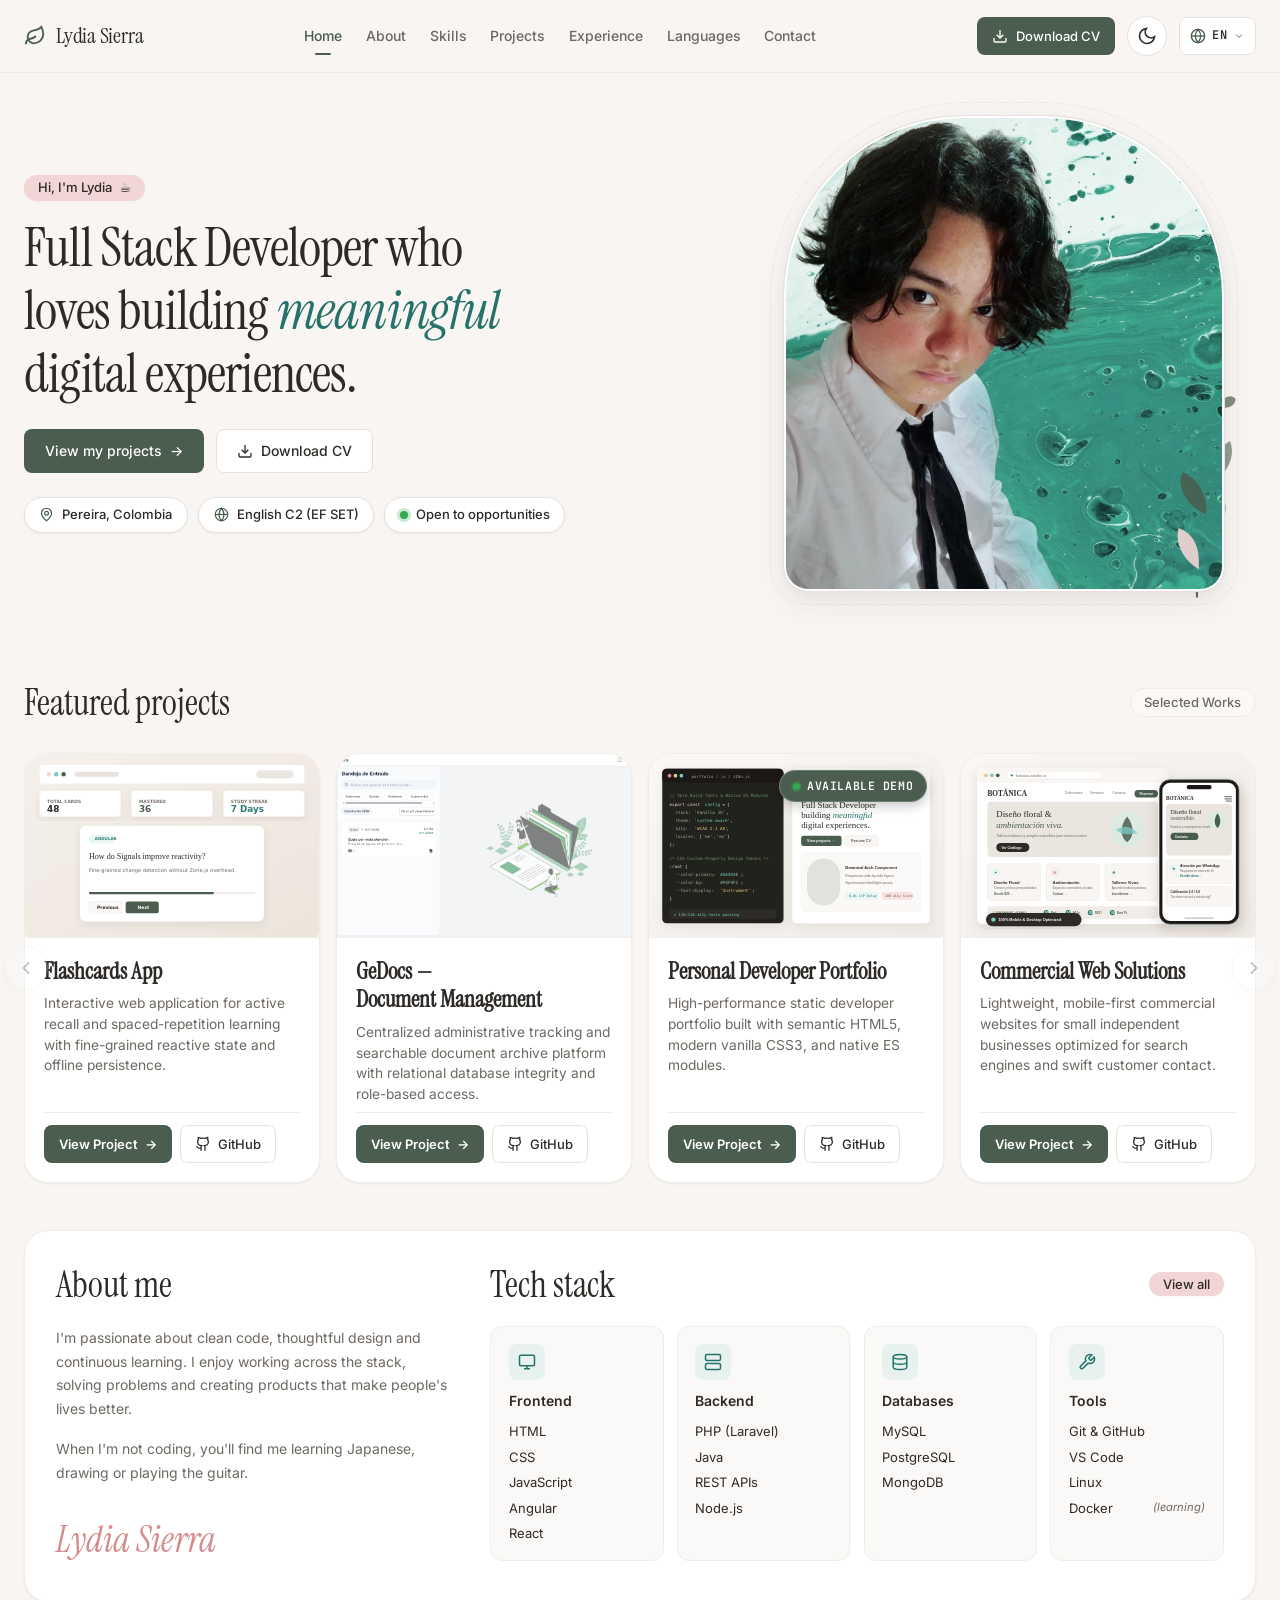
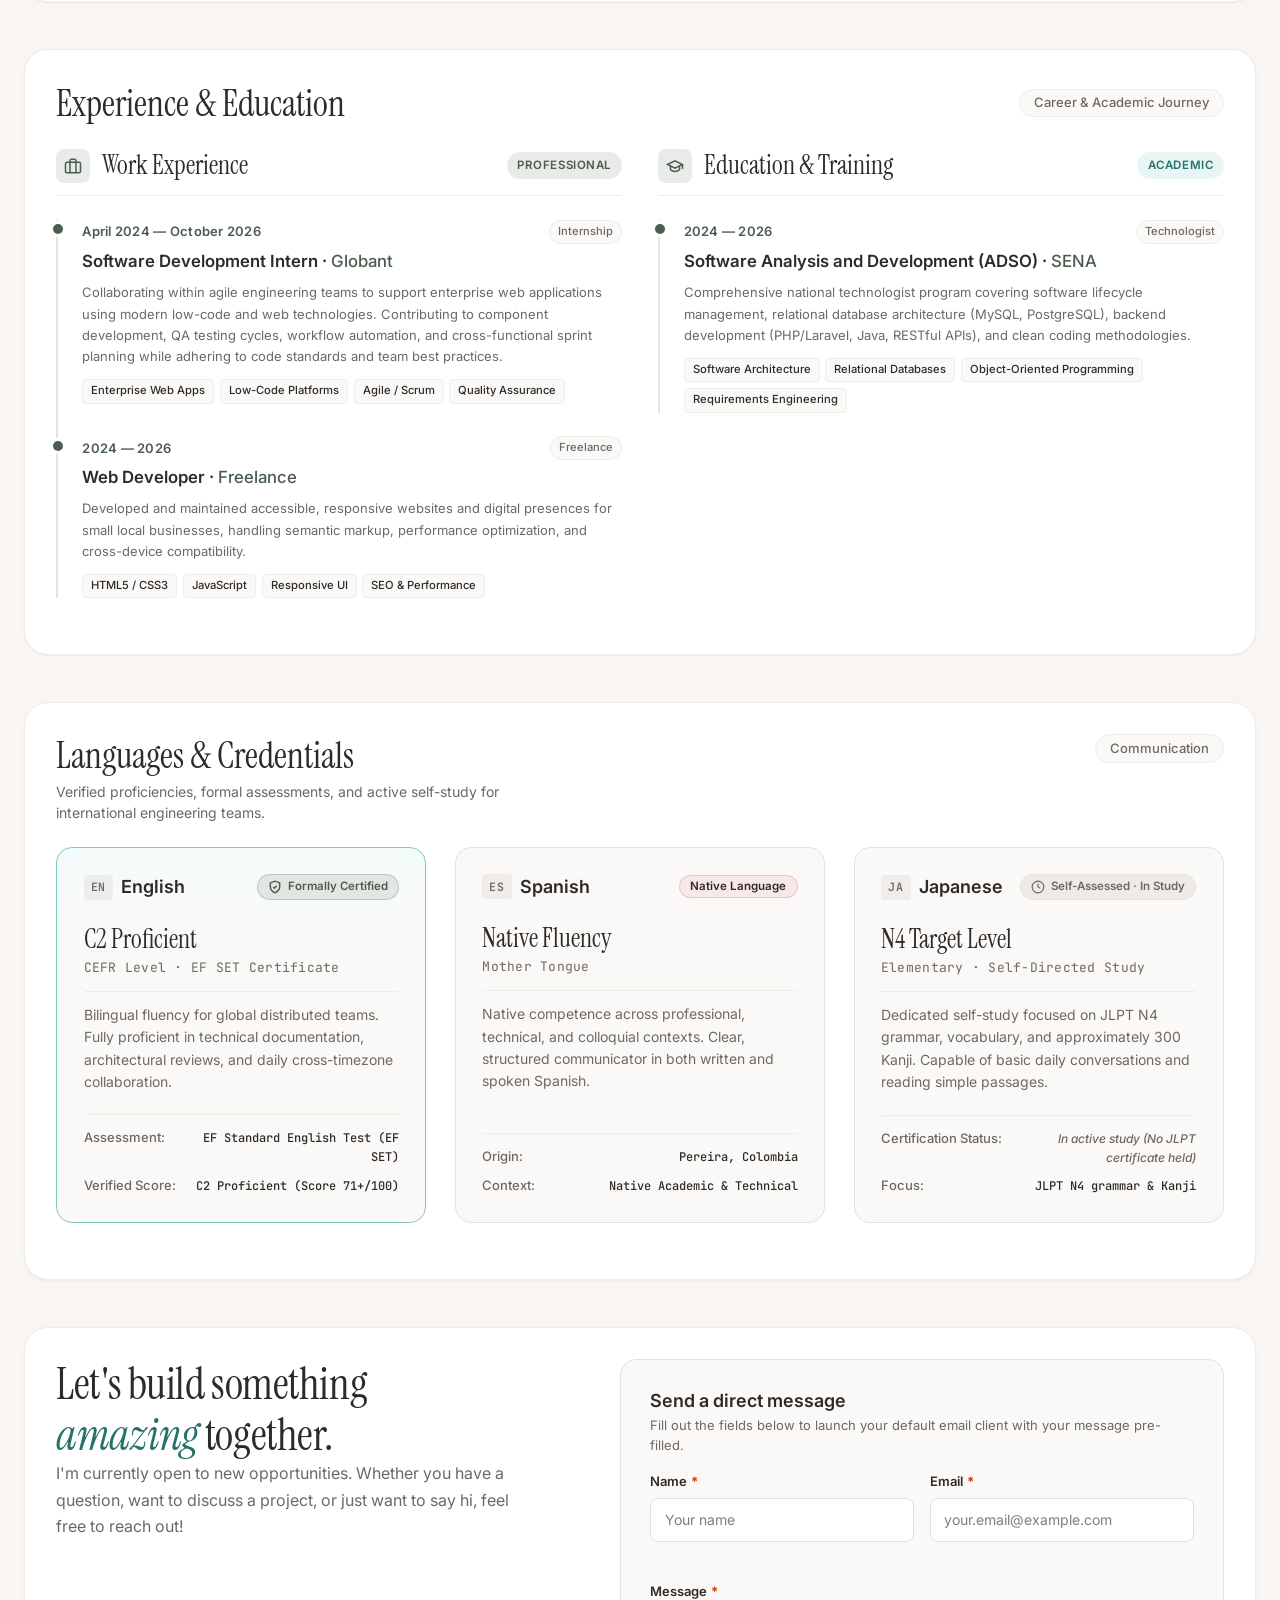
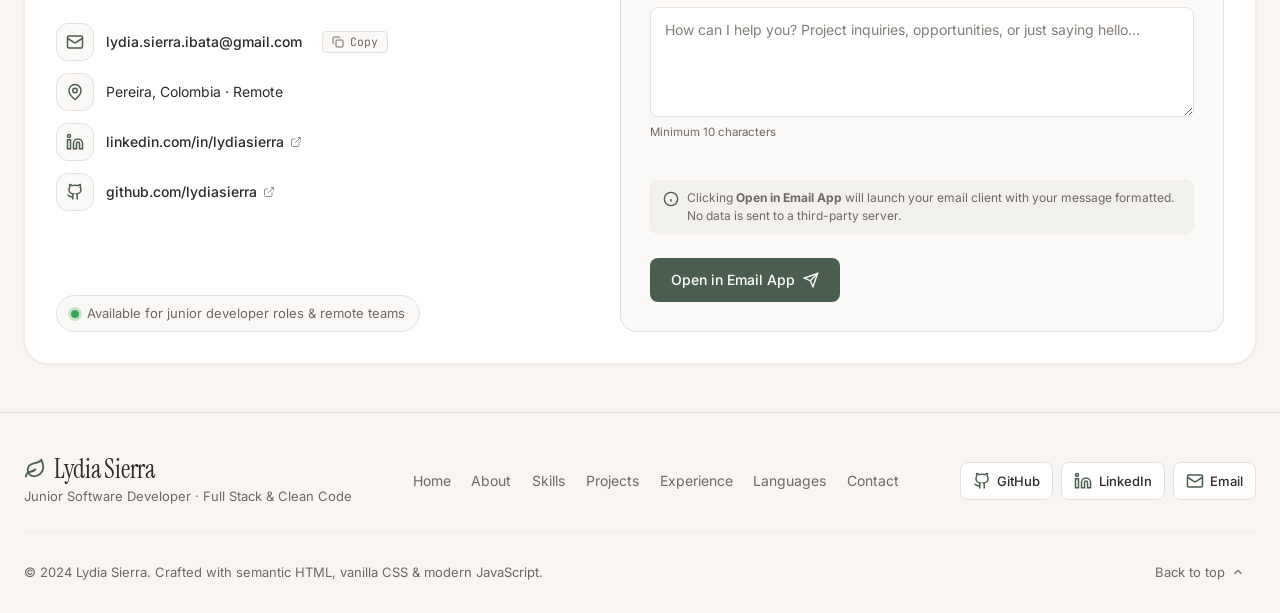
==== commit 011fe9a2: "feat(projects): implement horizontal scrolling project track with desktop controls and mobile scroll" ====
--- a/index.html
+++ b/index.html
@@ -349,82 +349,226 @@
             <span class="badge badge-subtle" data-i18n="projects.badge">Selected Works</span>
           </div>
 
-          <!-- Immersive Project Showcase Stage (The Image IS the Showcase) -->
-          <div class="showcase-stage" id="showcase-stage" aria-label="Featured Projects Showcase">
-            <!-- 1. Full-Bleed Background Image Layer -->
-            <div class="showcase-bg-layer">
-              <img id="showcase-bg" class="showcase-bg-img" src="assets/images/project-flashcards.svg"
-                alt="Flashcards App interface preview showing a study card on Angular Signals with progress tracking and navigation buttons"
-                width="800" height="500" loading="lazy" decoding="async">
-            </div>
-
-            <!-- 2. Reduced-Intensity Gradient Scrim (~50% lighter than prototype) -->
-            <div class="showcase-scrim" aria-hidden="true"></div>
-
-            <!-- 3. Floating Edge Navigation Arrows (Desktop / Tablet) -->
-            <button class="showcase-edge-arrow showcase-arrow-prev" id="showcase-prev-btn" aria-label="Previous project"
-              title="Previous Project (Left Arrow)">←</button>
-            <button class="showcase-edge-arrow showcase-arrow-next" id="showcase-next-btn" aria-label="Next project"
-              title="Next Project (Right Arrow)">→</button>
-
-            <!-- 4. Interactive Overlay Floating Directly Over the Image -->
-            <div class="showcase-overlay">
-              <!-- Top Row: Eyebrow Badge + Position Stepper -->
-              <div class="showcase-top-bar">
-                <span class="showcase-eyebrow-pill" id="showcase-badge">Angular 17+ Signals · Active Recall</span>
-                <div class="showcase-stepper" role="tablist" aria-label="Project exhibition switcher">
-                  <span class="showcase-counter" id="showcase-counter">01 / 04</span>
-                </div>
-              </div>
-
-              <!-- Bottom Row: Title, Concise Bio, Tags, and Action Buttons -->
-              <div class="showcase-info-cluster" id="showcase-info">
-                <h3 class="showcase-title" id="showcase-title">Flashcards App</h3>
-                <p class="showcase-desc" id="showcase-desc">
-                  Interactive web application for active recall and spaced-repetition learning with client-side
-                  persistence and fine-grained reactive state.
+          <!-- Horizontal Scrolling Project Track Container -->
+          <div class="projects-track-wrapper">
+            <!-- Desktop Controls: Left Navigation Arrow -->
+            <button
+              type="button"
+              class="track-nav-btn track-nav-prev"
+              id="track-nav-prev"
+              aria-label="Scroll projects left"
+              data-i18n-aria-label="projects.trackPrevAria"
+              title="Previous projects"
+              data-i18n-title="projects.trackPrevTitle"
+            >
+              <svg aria-hidden="true" width="20" height="20" viewBox="0 0 24 24" fill="none" stroke="currentColor" stroke-width="2.5" stroke-linecap="round" stroke-linejoin="round">
+                <polyline points="15 18 9 12 15 6"></polyline>
+              </svg>
+            </button>
+
+            <!-- Horizontal Scrolling Track -->
+            <div class="projects-track" id="projects-track" tabindex="0" role="region" aria-label="Featured projects track">
+            <!-- Project 1: Flashcards App -->
+            <article class="project-card" data-project-id="flashcards-app" id="card-flashcards-app" tabindex="0" role="region" aria-label="Flashcards App project card">
+              <div class="project-card-media">
+                <img
+                  src="assets/images/project-flashcards.svg"
+                  alt="Flashcards App interface preview showing a study card on Angular Signals with progress tracking"
+                  data-i18n-alt="projects.flashcards.alt"
+                  width="600"
+                  height="375"
+                  loading="lazy"
+                  decoding="async"
+                  class="project-card-img"
+                >
+              </div>
+              <div class="project-card-body">
+                <div class="project-card-header">
+                  <h3 class="project-card-title" data-i18n="projects.flashcards.title">Flashcards App</h3>
+                </div>
+                <p class="project-card-desc" data-i18n="projects.flashcards.desc">
+                  Interactive web application for active recall and spaced-repetition learning with fine-grained reactive state and offline persistence.
                 </p>
-
-                <ul class="showcase-tags" id="showcase-tags" aria-label="Technologies used">
-                  <li class="showcase-tag-pill accent-primary">Angular</li>
-                  <li class="showcase-tag-pill neutral">TypeScript</li>
-                  <li class="showcase-tag-pill accent-turquoise">Signals</li>
-                  <li class="showcase-tag-pill accent-pink">Tailwind CSS</li>
-                  <li class="showcase-tag-pill neutral">Local Storage</li>
-                </ul>
-
-                <div class="showcase-actions">
-                  <button class="btn btn-primary btn-showcase-primary" id="btn-explore-case-study">
-                    <span data-i18n="projects.exploreCaseStudy">Explore Case Study</span>
+<!--                 <ul class="project-card-tags" aria-label="Technologies used">
+                  <li class="project-card-tag accent-primary">Angular</li>
+                  <li class="project-card-tag neutral">TypeScript</li>
+                  <li class="project-card-tag accent-turquoise">Signals</li>
+                  <li class="project-card-tag accent-pink">Tailwind CSS</li>
+                  <li class="project-card-tag neutral">Local Storage</li>
+                </ul> -->
+                <div class="project-card-actions">
+                  <button type="button" class="btn btn-primary btn-sm btn-card-explore" data-project-id="flashcards-app" aria-label="Explore Case Study for Flashcards App">
+                    <span data-i18n="projects.exploreCaseStudy">View Project</span>
                     <span aria-hidden="true">&rarr;</span>
                   </button>
-                  <a id="showcase-repo-link" href="https://github.com/LydiaSierra" target="_blank"
-                    rel="noopener noreferrer" class="btn-showcase-secondary"
-                    aria-label="View on GitHub (opens in new tab)">
-                    <svg aria-hidden="true" width="16" height="16" viewBox="0 0 24 24" fill="none" stroke="currentColor"
-                      stroke-width="2">
-                      <path
-                        d="M15 22v-4a4.8 4.8 0 0 0-1-3.5c3 0 6-2 6-5.5.08-1.25-.27-2.48-1-3.5.28-1.15.28-2.35 0-3.5 0 0-1 0-3 1.5-2.64-.5-5.36-.5-8 0C6 2 5 2 5 2c-.3 1.15-.3 2.35 0 3.5A5.403 5.403 0 0 0 4 9c0 3.5 3 5.5 6 5.5-.39.49-.68 1.05-.85 1.65-.17.6-.22 1.23-.15 1.85v4" />
-                      <path d="M9 18c-4.51 2-5-2-7-2" />
+                  <a href="https://github.com/LydiaSierra" target="_blank" rel="noopener noreferrer" class="btn btn-secondary btn-sm btn-card-repo" aria-label="View Flashcards App on GitHub (opens in new tab)">
+                    <svg aria-hidden="true" width="16" height="16" viewBox="0 0 24 24" fill="none" stroke="currentColor" stroke-width="2">
+                      <path d="M15 22v-4a4.8 4.8 0 0 0-1-3.5c3 0 6-2 6-5.5.08-1.25-.27-2.48-1-3.5.28-1.15.28-2.35 0-3.5 0 0-1 0-3 1.5-2.64-.5-5.36-.5-8 0C6 2 5 2 5 2c-.3 1.15-.3 2.35 0 3.5A5.403 5.403 0 0 0 4 9c0 3.5 3 5.5 6 5.5-.39.49-.68 1.05-.85 1.65-.17.6-.22 1.23-.15 1.85v4"/>
+                      <path d="M9 18c-4.51 2-5-2-7-2"/>
                     </svg>
                     <span data-i18n="projects.githubRepo">GitHub</span>
                   </a>
-                  <a id="showcase-demo-link" href="#" target="_blank" rel="noopener noreferrer"
-                    class="btn-showcase-secondary" style="display:none;" aria-label="View live demo (opens in new tab)">
-                    <span data-i18n="projects.liveDemo">Live Demo</span>
-                    <span aria-hidden="true">&nearr;</span>
+                </div>
+              </div>
+            </article>
+
+            <!-- Project 2: GeDocs -->
+            <article class="project-card" data-project-id="gedocs" id="card-gedocs" tabindex="0" role="region" aria-label="GeDocs project card">
+              <div class="project-card-media">
+                <img
+                  src="assets/images/gedocs-screenshot.png"
+                  alt="GeDocs document management system dashboard showing document list, search filters, and status indicators"
+                  data-i18n-alt="projects.gedocs.alt"
+                  width="600"
+                  height="375"
+                  loading="lazy"
+                  decoding="async"
+                  class="project-card-img"
+                >
+              </div>
+              <div class="project-card-body">
+                <div class="project-card-header">
+                  <h3 class="project-card-title" data-i18n="projects.gedocs.title">GeDocs — Document Management</h3>
+                </div>
+                <p class="project-card-desc" data-i18n="projects.gedocs.desc">
+                  Centralized administrative tracking and searchable document archive platform with relational database integrity and role-based access.
+                </p>
+<!--                 <ul class="project-card-tags" aria-label="Technologies used">
+                  <li class="project-card-tag accent-primary">PHP Laravel</li>
+                  <li class="project-card-tag neutral">MySQL</li>
+                  <li class="project-card-tag neutral">JavaScript</li>
+                  <li class="project-card-tag accent-turquoise">Bootstrap</li>
+                  <li class="project-card-tag accent-pink">MVC Architecture</li>
+                </ul> -->
+                <div class="project-card-actions">
+                  <button type="button" class="btn btn-primary btn-sm btn-card-explore" data-project-id="gedocs" aria-label="Explore Case Study for GeDocs">
+                    <span data-i18n="projects.exploreCaseStudy">View Project</span>
+                    <span aria-hidden="true">&rarr;</span>
+                  </button>
+                  <a href="https://github.com/LydiaSierra" target="_blank" rel="noopener noreferrer" class="btn btn-secondary btn-sm btn-card-repo" aria-label="View GeDocs on GitHub (opens in new tab)">
+                    <svg aria-hidden="true" width="16" height="16" viewBox="0 0 24 24" fill="none" stroke="currentColor" stroke-width="2">
+                      <path d="M15 22v-4a4.8 4.8 0 0 0-1-3.5c3 0 6-2 6-5.5.08-1.25-.27-2.48-1-3.5.28-1.15.28-2.35 0-3.5 0 0-1 0-3 1.5-2.64-.5-5.36-.5-8 0C6 2 5 2 5 2c-.3 1.15-.3 2.35 0 3.5A5.403 5.403 0 0 0 4 9c0 3.5 3 5.5 6 5.5-.39.49-.68 1.05-.85 1.65-.17.6-.22 1.23-.15 1.85v4"/>
+                      <path d="M9 18c-4.51 2-5-2-7-2"/>
+                    </svg>
+                    <span data-i18n="projects.githubRepo">GitHub</span>
                   </a>
-
-                  <!-- Mobile Dedicated Navigation Buttons -->
-                  <div class="mobile-nav-cluster" aria-label="Project navigation controls">
-                    <button class="mobile-arrow-btn" id="showcase-mobile-prev-btn"
-                      aria-label="Previous project">&larr;</button>
-                    <button class="mobile-arrow-btn" id="showcase-mobile-next-btn"
-                      aria-label="Next project">&rarr;</button>
-                  </div>
-                </div>
-              </div>
+                </div>
+              </div>
+            </article>
+
+            <!-- Project 3: Personal Developer Portfolio -->
+            <article class="project-card" data-project-id="portfolio" id="card-portfolio" tabindex="0" role="region" aria-label="Personal Developer Portfolio project card">
+              <div class="project-card-media">
+                <img
+                  src="assets/images/project-portfolio.svg"
+                  alt="Personal developer portfolio website preview showcasing editorial layout and warm aesthetic"
+                  data-i18n-alt="projects.portfolio.alt"
+                  width="600"
+                  height="375"
+                  loading="lazy"
+                  decoding="async"
+                  class="project-card-img"
+                >
+                <!-- Visually distinct "Available Demo" overlay badge -->
+                <span class="project-demo-badge">
+                  <span class="demo-indicator-dot" aria-hidden="true"></span>
+                  <span data-i18n="projects.demoAvailable">Available Demo</span>
+                </span>
+              </div>
+              <div class="project-card-body">
+                <div class="project-card-header">
+                  <h3 class="project-card-title" data-i18n="projects.portfolio.title">Personal Developer Portfolio</h3>
+                </div>
+                <p class="project-card-desc" data-i18n="projects.portfolio.desc">
+                  High-performance static developer portfolio built with semantic HTML5, modern vanilla CSS3, and native ES modules.
+                </p>
+<!--                 <ul class="project-card-tags" aria-label="Technologies used">
+                  <li class="project-card-tag accent-primary">Vanilla HTML5</li>
+                  <li class="project-card-tag accent-turquoise">Modern CSS3</li>
+                  <li class="project-card-tag neutral">JavaScript ES6+</li>
+                  <li class="project-card-tag accent-pink">Bilingual i18n</li>
+                  <li class="project-card-tag neutral">WCAG 2.1 AA</li>
+                </ul> -->
+                <div class="project-card-actions">
+                  <button type="button" class="btn btn-primary btn-sm btn-card-explore" data-project-id="portfolio" aria-label="Explore Case Study for Personal Developer Portfolio">
+                    <span data-i18n="projects.exploreCaseStudy">View Project</span>
+                    <span aria-hidden="true">&rarr;</span>
+                  </button>
+                  <a href="https://github.com/LydiaSierra" target="_blank" rel="noopener noreferrer" class="btn btn-secondary btn-sm btn-card-repo" aria-label="View Portfolio on GitHub (opens in new tab)">
+                    <svg aria-hidden="true" width="16" height="16" viewBox="0 0 24 24" fill="none" stroke="currentColor" stroke-width="2">
+                      <path d="M15 22v-4a4.8 4.8 0 0 0-1-3.5c3 0 6-2 6-5.5.08-1.25-.27-2.48-1-3.5.28-1.15.28-2.35 0-3.5 0 0-1 0-3 1.5-2.64-.5-5.36-.5-8 0C6 2 5 2 5 2c-.3 1.15-.3 2.35 0 3.5A5.403 5.403 0 0 0 4 9c0 3.5 3 5.5 6 5.5-.39.49-.68 1.05-.85 1.65-.17.6-.22 1.23-.15 1.85v4"/>
+                      <path d="M9 18c-4.51 2-5-2-7-2"/>
+                    </svg>
+                    <span data-i18n="projects.githubRepo">GitHub</span>
+                  </a>
+                </div>
+              </div>
+            </article>
+
+            <!-- Project 4: Commercial Web Solutions -->
+            <article class="project-card" data-project-id="freelance-sites" id="card-freelance-sites" tabindex="0" role="region" aria-label="Commercial Web Solutions project card">
+              <div class="project-card-media">
+                <img
+                  src="assets/images/project-freelance.svg"
+                  alt="Collection of responsive freelance websites and landing pages for business clients"
+                  data-i18n-alt="projects.freelance.alt"
+                  width="600"
+                  height="375"
+                  loading="lazy"
+                  decoding="async"
+                  class="project-card-img"
+                >
+              </div>
+              <div class="project-card-body">
+                <div class="project-card-header">
+                  <h3 class="project-card-title" data-i18n="projects.freelance.title">Commercial Web Solutions</h3>
+                </div>
+                <p class="project-card-desc" data-i18n="projects.freelance.desc">
+                  Lightweight, mobile-first commercial websites for small independent businesses optimized for search engines and swift customer contact.
+                </p>
+<!--                 <ul class="project-card-tags" aria-label="Technologies used">
+                  <li class="project-card-tag accent-primary">JavaScript</li>
+                  <li class="project-card-tag accent-turquoise">CSS Grid/Flexbox</li>
+                  <li class="project-card-tag neutral">Semantic HTML</li>
+                  <li class="project-card-tag accent-pink">Responsive Design</li>
+                  <li class="project-card-tag neutral">SEO Optimization</li>
+                </ul> -->
+                <div class="project-card-actions">
+                  <button type="button" class="btn btn-primary btn-sm btn-card-explore" data-project-id="freelance-sites" aria-label="Explore Case Study for Commercial Web Solutions">
+                    <span data-i18n="projects.exploreCaseStudy">View Project</span>
+                    <span aria-hidden="true">&rarr;</span>
+                  </button>
+                  <a href="https://github.com/LydiaSierra" target="_blank" rel="noopener noreferrer" class="btn btn-secondary btn-sm btn-card-repo" aria-label="View Commercial Web Solutions on GitHub (opens in new tab)">
+                    <svg aria-hidden="true" width="16" height="16" viewBox="0 0 24 24" fill="none" stroke="currentColor" stroke-width="2">
+                      <path d="M15 22v-4a4.8 4.8 0 0 0-1-3.5c3 0 6-2 6-5.5.08-1.25-.27-2.48-1-3.5.28-1.15.28-2.35 0-3.5 0 0-1 0-3 1.5-2.64-.5-5.36-.5-8 0C6 2 5 2 5 2c-.3 1.15-.3 2.35 0 3.5A5.403 5.403 0 0 0 4 9c0 3.5 3 5.5 6 5.5-.39.49-.68 1.05-.85 1.65-.17.6-.22 1.23-.15 1.85v4"/>
+                      <path d="M9 18c-4.51 2-5-2-7-2"/>
+                    </svg>
+                    <span data-i18n="projects.githubRepo">GitHub</span>
+                  </a>
+                </div>
+              </div>
+            </article>
             </div>
+
+            <!-- Desktop Controls: Right Navigation Arrow -->
+            <button
+              type="button"
+              class="track-nav-btn track-nav-next"
+              id="track-nav-next"
+              aria-label="Scroll projects right"
+              data-i18n-aria-label="projects.trackNextAria"
+              title="Next projects"
+              data-i18n-title="projects.trackNextTitle"
+            >
+              <svg aria-hidden="true" width="20" height="20" viewBox="0 0 24 24" fill="none" stroke="currentColor" stroke-width="2.5" stroke-linecap="round" stroke-linejoin="round">
+                <polyline points="9 18 15 12 9 6"></polyline>
+              </svg>
+            </button>
+          </div>
+
+          <!-- Mobile & Touch Visual Scroll Indicator -->
+          <div class="projects-scroll-indicator" id="projects-scroll-indicator" aria-hidden="true">
+            <div class="projects-scroll-progress" id="projects-scroll-progress"></div>
           </div>
         </div>
       </div>
@@ -667,89 +811,8 @@
                     <li data-i18n="edu.sena.tech4">Requirements Engineering</li>
                   </ul>
                 </li>
-
-                <!-- Technical Specializations / Continuous Learning -->
-                <li class="timeline-item">
-                  <div class="timeline-item-header">
-                    <time datetime="2023" class="timeline-date" data-i18n="edu.continuous.date">2023 &mdash;
-                      Present</time>
-                    <span class="experience-tag" data-i18n="edu.continuous.tag">Self-Directed</span>
-                  </div>
-                  <h4 class="timeline-role">
-                    <span data-i18n="edu.continuous.role">Frontend Architecture &amp; Modern Frameworks</span> &middot;
-                    <span class="education-institution" data-i18n="edu.continuous.institution">Continuous
-                      Learning</span>
-                  </h4>
-                  <p class="timeline-desc" data-i18n="edu.continuous.desc">
-                    Targeted self-directed study in modern reactive frontend development, mastering Angular Signals,
-                    TypeScript type safety, web accessibility standards (WCAG 2.1 AA), and clean interface design.
-                  </p>
-                  <ul class="timeline-tech-stack" aria-label="Areas of continuous technical specialization">
-                    <li data-i18n="edu.continuous.tech1">Angular &amp; TypeScript</li>
-                    <li data-i18n="edu.continuous.tech2">Web Accessibility (a11y)</li>
-                    <li data-i18n="edu.continuous.tech3">Modern CSS &amp; Design Systems</li>
-                  </ul>
-                </li>
               </ol>
             </div>
-          </div>
-
-          <!-- Bottom Summary Milestones -->
-          <div class="experience-milestones">
-            <h3 class="milestones-heading" data-i18n="milestones.heading">By the numbers</h3>
-            <ul class="metrics-grid" aria-label="Key milestones and metrics">
-              <li class="metric-card">
-                <div class="metric-icon-wrap" aria-hidden="true">
-                  <svg aria-hidden="true" width="22" height="22" viewBox="0 0 24 24" fill="none" stroke="currentColor"
-                    stroke-width="2">
-                    <polyline points="16 18 22 12 16 6" />
-                    <polyline points="8 6 2 12 8 18" />
-                  </svg>
-                </div>
-                <span class="metric-value">20+</span>
-                <span class="metric-label" data-i18n="milestones.projects">Projects completed</span>
-              </li>
-
-              <li class="metric-card">
-                <div class="metric-icon-wrap" aria-hidden="true">
-                  <svg aria-hidden="true" width="22" height="22" viewBox="0 0 24 24" fill="none" stroke="currentColor"
-                    stroke-width="2">
-                    <path
-                      d="M15 22v-4a4.8 4.8 0 0 0-1-3.5c3 0 6-2 6-5.5.08-1.25-.27-2.48-1-3.5.28-1.15.28-2.35 0-3.5 0 0-1 0-3 1.5-2.64-.5-5.36-.5-8 0C6 2 5 2 5 2c-.3 1.15-.3 2.35 0 3.5A5.403 5.403 0 0 0 4 9c0 3.5 3 5.5 6 5.5-.39.49-.68 1.05-.85 1.65-.17.6-.22 1.23-.15 1.85v4" />
-                    <path d="M9 18c-4.51 2-5-2-7-2" />
-                  </svg>
-                </div>
-                <span class="metric-value">1.2k+</span>
-                <span class="metric-label" data-i18n="milestones.contributions">Contributions on GitHub</span>
-              </li>
-
-              <li class="metric-card">
-                <div class="metric-icon-wrap" aria-hidden="true">
-                  <svg aria-hidden="true" width="22" height="22" viewBox="0 0 24 24" fill="none" stroke="currentColor"
-                    stroke-width="2">
-                    <path d="M18 8h1a4 4 0 0 1 0 8h-1" />
-                    <path d="M2 8h16v9a4 4 0 0 1-4 4H6a4 4 0 0 1-4-4V8z" />
-                    <line x1="6" y1="1" x2="6" y2="4" />
-                    <line x1="10" y1="1" x2="10" y2="4" />
-                    <line x1="14" y1="1" x2="14" y2="4" />
-                  </svg>
-                </div>
-                <span class="metric-value" data-i18n="milestones.coffeeVal">In love</span>
-                <span class="metric-label" data-i18n="milestones.coffeeLabel">with clean code and coffee</span>
-              </li>
-
-              <li class="metric-card">
-                <div class="metric-icon-wrap" aria-hidden="true">
-                  <svg aria-hidden="true" width="22" height="22" viewBox="0 0 24 24" fill="none" stroke="currentColor"
-                    stroke-width="2">
-                    <path d="M4 19.5v-15A2.5 2.5 0 0 1 6.5 2H20v20H6.5a2.5 2.5 0 0 1-2.5-2.5Z" />
-                    <path d="M6 2v20" />
-                  </svg>
-                </div>
-                <span class="metric-value" data-i18n="milestones.learningVal">Always</span>
-                <span class="metric-label" data-i18n="milestones.learningLabel">learning something new</span>
-              </li>
-            </ul>
           </div>
         </div>
       </div>
--- a/css/projects.css
+++ b/css/projects.css
@@ -1,11 +1,11 @@
 /**
  * Lydia Sierra — Personal Developer Portfolio
- * Featured Projects Section Styles: Full-Width Immersive Spotlight & Visual Case Study Modal
- * Conforming to Approved Immersive Showcase Design Specification
+ * Featured Projects Section Styles: Clean, Scannable Project Card Grid & Visual Case Study Modal
+ * Conforming to WCAG 2.1 AA keyboard accessibility and responsive design.
  */
 
 /* ==========================================================================
-   1. Featured Projects Section & Wide Container
+   1. Featured Projects Section & Container
    ========================================================================== */
 .projects-section {
   position: relative;
@@ -19,7 +19,7 @@
 .projects-panel {
   background-color: transparent;
   border: none;
-  box-shadow:none;
+  box-shadow: none;
   padding: 0;
   transition:
     background-color var(--transition-base),
@@ -32,7 +32,7 @@
   align-items: center;
   justify-content: space-between;
   gap: var(--space-3);
-  margin-bottom: clamp(1rem, 0.75rem + 0.8vw, 1.5rem);
+  margin-bottom: clamp(1.25rem, 1rem + 1vw, 2rem);
 }
 
 .projects-header-bar .section-title {
@@ -44,358 +44,391 @@
 }
 
 /* ==========================================================================
-   2. Full-Width Immersive Showcase Stage (The Image IS the Showcase)
+   2. Horizontal Scrolling Project Track
    ========================================================================== */
-.showcase-stage {
+.projects-track-wrapper {
   position: relative;
   width: 100%;
-  height: clamp(540px, 70vh, 740px);
-  min-height: 520px;
+}
+
+.projects-track {
+  display: flex;
+  flex-wrap: nowrap;
+  gap: var(--space-4);
+  overflow-x: auto;
+  overflow-y: hidden;
+  scroll-snap-type: x mandatory;
+  scroll-behavior: smooth;
+  -webkit-overflow-scrolling: touch;
+  scrollbar-width: none; /* Firefox */
+  -ms-overflow-style: none; /* IE/Edge */
+  padding-block: var(--space-2);
+  margin-block: calc(-1 * var(--space-2));
+}
+
+/* Hide native browser scrollbar across all engines */
+.projects-track::-webkit-scrollbar {
+  display: none;
+}
+
+/* 2.1 Desktop Navigation Controls */
+.track-nav-btn {
+  position: absolute;
+  top: 50%;
+  transform: translateY(-50%);
+  z-index: 10;
+  width: 44px;
+  height: 44px;
+  border-radius: var(--radius-full);
+  background-color: var(--color-surface);
+  color: var(--color-text-main);
+  border: 1px solid var(--color-border);
+  box-shadow: var(--shadow-md);
+  display: flex;
+  align-items: center;
+  justify-content: center;
+  cursor: pointer;
+  transition:
+    background-color var(--transition-fast),
+    color var(--transition-fast),
+    border-color var(--transition-fast),
+    transform var(--transition-fast),
+    box-shadow var(--transition-fast),
+    opacity var(--transition-fast);
+}
+
+.track-nav-btn:hover:not(:disabled) {
+  background-color: var(--color-primary);
+  color: var(--color-primary-contrast);
+  border-color: var(--color-primary);
+  transform: translateY(-50%) scale(1.08);
+  box-shadow: 0 6px 20px rgba(0, 0, 0, 0.16);
+}
+
+.track-nav-btn:focus-visible {
+  outline: 2px solid var(--color-primary);
+  outline-offset: 2px;
+}
+
+.track-nav-btn:disabled,
+.track-nav-btn[aria-disabled="true"] {
+  opacity: 0.25;
+  cursor: not-allowed;
+  pointer-events: none;
+}
+
+.track-nav-prev {
+  left: -1.25rem;
+}
+
+.track-nav-next {
+  right: -1.25rem;
+}
+
+/* Dark theme overrides for navigation buttons */
+[data-theme="dark"] .track-nav-btn {
+  background-color: var(--color-surface);
+  border-color: var(--color-border);
+  box-shadow: 0 4px 16px rgba(0, 0, 0, 0.45);
+}
+
+/* Hide navigation arrow buttons on mobile and tablet */
+@media (max-width: 1024px) {
+  .track-nav-prev,
+  .track-nav-next {
+    display: none !important;
+  }
+}
+
+/* 2.2 Mobile & Touch Visual Scroll Indicator */
+.projects-scroll-indicator {
+  display: none;
+  width: 140px;
+  max-width: 50%;
+  height: 4px;
+  background-color: var(--color-border-subtle);
+  border-radius: var(--radius-full);
+  margin: var(--space-6) auto 0;
+  overflow: hidden;
+  position: relative;
+}
+
+.projects-scroll-progress {
+  height: 100%;
+  width: 25%;
+  background-color: var(--color-primary);
+  border-radius: var(--radius-full);
+  transform-origin: left center;
+  transition: width 0.1s ease-out;
+}
+
+/* Show scroll indicator on mobile and tablet */
+@media (max-width: 1024px) {
+  .projects-scroll-indicator {
+    display: block;
+  }
+}
+
+/* Fallback support for .projects-grid if referenced */
+.projects-grid {
+  display: flex;
+  flex-wrap: nowrap;
+  gap: var(--space-4);
+  overflow-x: auto;
+}
+
+/* ==========================================================================
+   3. Project Card Component
+   ========================================================================== */
+.project-card {
+  /* Exactly 4 cards fit on large desktop screens */
+  flex: 0 0 calc((100% - (3 * var(--space-4))) / 4);
+  width: calc((100% - (3 * var(--space-4))) / 4);
+  min-width: 260px;
+  scroll-snap-align: start;
+  scroll-snap-stop: normal;
+
+  background-color: var(--color-surface);
+  border: 1px solid var(--color-border-subtle);
   border-radius: var(--radius-xl);
   overflow: hidden;
-  background-color: #141210;
-  border: 1px solid var(--color-border);
-  box-shadow: var(--shadow-lg);
-  user-select: none;
-}
-
-/* 2.1 Full-Bleed Image Background Layer */
-.showcase-bg-layer {
-  position: absolute;
-  inset: 0;
+  display: flex;
+  flex-direction: column;
+  box-shadow: var(--shadow-sm);
+  transition:
+    transform var(--transition-fast),
+    border-color var(--transition-fast),
+    box-shadow var(--transition-fast);
+  cursor: pointer;
+  position: relative;
+}
+
+/* Tablet: 2 cards in view */
+@media (max-width: 1024px) {
+  .project-card {
+    flex: 0 0 calc((100% - var(--space-4)) / 2);
+    width: calc((100% - var(--space-4)) / 2);
+    min-width: 250px;
+  }
+}
+
+/* Mobile: 1 card with slight overflow peek of the next card */
+@media (max-width: 640px) {
+  .project-card {
+    flex: 0 0 84%;
+    width: 84%;
+    min-width: 230px;
+  }
+}
+
+@media (max-width: 440px) {
+  .project-card {
+    flex: 0 0 88%;
+    width: 88%;
+    min-width: 210px;
+  }
+}
+
+.project-card:hover {
+  transform: translateY(-4px);
+  border-color: var(--color-border);
+  box-shadow: var(--shadow-md);
+}
+
+.project-card:focus-visible {
+  outline: 2px solid var(--color-primary);
+  outline-offset: 3px;
+}
+
+.project-card:focus-within {
+  border-color: var(--color-primary);
+}
+
+/* 3.1 Card Media Container */
+.project-card-media {
+  position: relative;
   width: 100%;
-  height: 100%;
-  z-index: 1;
+  aspect-ratio: 16 / 10;
+  background-color: var(--color-surface-subtle);
   overflow: hidden;
-}
-
-.showcase-bg-img {
+  border-bottom: 1px solid var(--color-border-subtle);
+}
+
+.project-card-img {
   width: 100%;
   height: 100%;
   object-fit: cover;
   object-position: center top;
   display: block;
-  transition: opacity 300ms ease, transform 600ms cubic-bezier(0.16, 1, 0.3, 1);
-  transform: scale(1);
-}
-
-.showcase-stage:hover .showcase-bg-img {
-  transform: scale(1.02);
-}
-
-/* 2.2 Reduced-Intensity Directional Gradient Scrim (~50% of prototype)
-   Preserves vibrant screenshot visibility while maintaining text contrast */
-.showcase-scrim {
+  transition: transform var(--transition-base);
+}
+
+.project-card:hover .project-card-img {
+  transform: scale(1.03);
+}
+
+/* 3.2 Visually Distinct "Available Demo" Overlay Badge */
+.project-demo-badge {
   position: absolute;
-  inset: 0;
+  top: 1rem;
+  right: 1rem;
+  display: inline-flex;
+  align-items: center;
+  gap: 0.45rem;
+  background-color: var(--color-primary);
+  color: var(--color-primary-contrast);
+  font-family: var(--font-mono);
+  font-size: 0.72rem;
+  font-weight: 600;
+  text-transform: uppercase;
+  letter-spacing: 0.05em;
+  padding: 0.35rem 0.8rem;
+  border-radius: var(--radius-full);
+  box-shadow: 0 4px 12px rgba(0, 0, 0, 0.22);
   z-index: 2;
-  pointer-events: none;
-  background:
-    /* Top bar vignette reduced by 50% */
-    linear-gradient(180deg, rgba(16, 14, 12, 0.052) 0%, rgba(16, 14, 12, 0.12) 18%, transparent 35%),
-    /* Bottom-to-top gradient reduced by 50% */
-    linear-gradient(0deg, rgba(16, 14, 12, 0.54) 0%, rgba(16, 14, 12, 0.104) 28%, rgba(16, 14, 12, 0.12) 55%, transparent 85%),
-    /* Directional left-to-right vignette reduced by 50% */
-    linear-gradient(90deg, rgba(16, 14, 12, 0.38) 0%, rgba(16, 14, 12, 0.15) 38%, transparent 75%);
-}
-
-/* 2.3 Interactive Overlay (Floats Directly Over the Image) */
-.showcase-overlay {
-  position: absolute;
-  inset: 0;
-  z-index: 3;
+  backdrop-filter: blur(8px);
+  -webkit-backdrop-filter: blur(8px);
+  border: 1px solid rgba(255, 255, 255, 0.2);
+}
+
+.demo-indicator-dot {
+  width: 7px;
+  height: 7px;
+  border-radius: var(--radius-full);
+  background-color: #34A853;
+  box-shadow: 0 0 0 2px rgba(52, 168, 83, 0.35);
+  display: inline-block;
+  flex-shrink: 0;
+}
+
+/* 3.3 Card Body */
+.project-card-body {
+  padding: clamp(1rem, 0.85rem + 0.4vw, 1.35rem);
   display: flex;
   flex-direction: column;
-  justify-content: space-between;
-  padding: clamp(1.5rem, 3.2vw, 3.25rem);
-  pointer-events: none;
-}
-
-/* Top Row: Category Eyebrow Pill + Position Stepper */
-.showcase-top-bar {
-  display: flex;
-  align-items: center;
-  justify-content: space-between;
-  gap: 1rem;
-  pointer-events: auto;
-  flex-wrap: wrap;
-}
-
-.showcase-eyebrow-pill {
-  font-family: var(--font-mono);
-  font-size: 0.75rem;
-  letter-spacing: 0.08em;
-  text-transform: uppercase;
-  font-weight: 600;
-  color: #7BCBC4;
-  padding: 0.4rem 0.85rem;
-  border-radius: var(--radius-full);
-  background: rgba(20, 18, 16, 0.65);
-  backdrop-filter: blur(12px);
-  -webkit-backdrop-filter: blur(12px);
-  border: 1px solid rgba(123, 203, 196, 0.35);
-  box-shadow: 0 4px 12px rgba(0, 0, 0, 0.25);
-}
-
-.showcase-stepper {
-  display: flex;
-  align-items: center;
-  gap: 0.45rem;
-  background: rgba(20, 18, 16, 0.65);
-  backdrop-filter: blur(12px);
-  -webkit-backdrop-filter: blur(12px);
-  border: 1px solid rgba(255, 255, 255, 0.16);
-  padding: 0.3rem 0.4rem 0.3rem 0.85rem;
-  border-radius: var(--radius-full);
-  box-shadow: 0 4px 12px rgba(0, 0, 0, 0.25);
-}
-
-.showcase-counter {
-  font-family: var(--font-mono);
-  font-size: 0.82rem;
-  font-weight: 600;
-  color: #FFFFFF;
-  margin-right: 0.4rem;
-}
-
-.showcase-step-btn {
-  padding: 0.25rem 0.65rem;
-  border-radius: var(--radius-full);
-  border: 1px solid transparent;
-  background: transparent;
-  color: rgba(255, 255, 255, 0.72);
-  font-family: var(--font-mono);
-  font-size: 0.75rem;
-  cursor: pointer;
-  transition: all var(--transition-fast);
-  display: inline-flex;
-  align-items: center;
-  gap: 0.3rem;
-}
-
-.showcase-step-btn:hover {
-  color: #FFFFFF;
-  background: rgba(255, 255, 255, 0.12);
-}
-
-.showcase-step-btn.active {
-  background: var(--color-primary);
-  color: #FFFFFF;
-  border-color: rgba(255, 255, 255, 0.25);
-  font-weight: 600;
-}
-
-/* Floating Edge Navigation Arrows */
-.showcase-edge-arrow {
-  position: absolute;
-  top: 50%;
-  transform: translateY(-50%);
-  width: 52px;
-  height: 52px;
-  border-radius: var(--radius-full);
-  background: rgba(24, 22, 20, 0.65);
-  backdrop-filter: blur(14px);
-  -webkit-backdrop-filter: blur(14px);
-  border: 1px solid rgba(255, 255, 255, 0.25);
-  color: #FFFFFF;
-  display: flex;
-  align-items: center;
-  justify-content: center;
-  cursor: pointer;
-  font-size: 1.3rem;
-  box-shadow: 0 6px 20px rgba(0, 0, 0, 0.35);
-  z-index: 10;
-  pointer-events: auto;
-  transition: all var(--transition-fast);
-}
-
-.showcase-edge-arrow:hover {
-  background: var(--color-primary);
-  border-color: var(--color-primary);
-  transform: translateY(-50%) scale(1.08);
-  box-shadow: 0 8px 24px rgba(74, 93, 78, 0.45);
-}
-
-.showcase-arrow-prev { left: clamp(1rem, 2.5vw, 2.5rem); }
-.showcase-arrow-next { right: clamp(1rem, 2.5vw, 2.5rem); }
-
-/* Bottom Information Cluster */
-.showcase-info-cluster {
-  pointer-events: auto;
-  max-width: 820px;
+  flex-grow: 1;
+  gap: var(--space-2);
+}
+
+.project-card-header {
   display: flex;
   flex-direction: column;
-  gap: 0.85rem;
-  transition: opacity 250ms ease, transform 300ms ease;
-}
-
-.showcase-title {
+  gap: 0.2rem;
+}
+
+.project-card-title {
   font-family: var(--font-display);
-  font-size: clamp(2.4rem, 2rem + 1.8vw, 4rem);
-  line-height: 1.1;
-  color: #FFFFFF;
+  font-size: clamp(1.25rem, 1.15rem + 0.35vw, 1.55rem);
+  color: var(--color-text-main);
+  line-height: 1.25;
   margin: 0;
-  text-shadow: 0 2px 10px rgba(0, 0, 0, 0.65), 0 1px 3px rgba(0, 0, 0, 0.85);
-  font-weight: 400;
-  letter-spacing: -0.01em;
-}
-
-.showcase-desc {
-  font-size: clamp(0.95rem, 0.9rem + 0.3vw, 1.1rem);
-  color: rgba(245, 242, 238, 0.92);
-  line-height: 1.55;
-  max-width: 64ch;
-  text-shadow: 0 1px 6px rgba(0, 0, 0, 0.6);
-}
-
-.showcase-tags {
+  transition: color var(--transition-fast);
+}
+
+.project-card:hover .project-card-title {
+  color: var(--color-primary);
+}
+
+.project-card-desc {
+  font-family: var(--font-body);
+  font-size: 0.86rem;
+  color: var(--color-text-muted);
+  line-height: 1.5;
+  margin: 0;
+}
+
+/* 3.4 Tech Tags */
+.project-card-tags {
   display: flex;
   flex-wrap: wrap;
   gap: 0.45rem;
-  margin-top: 0.15rem;
   list-style: none;
   padding: 0;
-}
-
-.showcase-tag-pill {
-  font-family: var(--font-body);
-  font-size: 0.76rem;
-  padding: 0.3rem 0.75rem;
-  border-radius: var(--radius-full);
-  background: rgba(24, 22, 20, 0.65);
-  backdrop-filter: blur(10px);
-  -webkit-backdrop-filter: blur(10px);
-  border: 1px solid rgba(255, 255, 255, 0.22);
-  color: #FFFFFF;
+  margin: 0.35rem 0 0 0;
+}
+
+.project-card-tag {
+  font-family: var(--font-mono);
+  font-size: 0.74rem;
   font-weight: 500;
-  white-space: nowrap;
-}
-
-.showcase-tag-pill.accent-primary {
-  background: rgba(74, 93, 78, 0.45);
-  border-color: rgba(110, 142, 116, 0.55);
-  color: #E2ECE4;
-}
-
-.showcase-tag-pill.accent-turquoise {
-  background: rgba(123, 203, 196, 0.25);
-  border-color: rgba(123, 203, 196, 0.5);
-  color: #BBECE7;
-}
-
-.showcase-tag-pill.accent-pink {
-  background: rgba(242, 213, 213, 0.25);
-  border-color: rgba(242, 213, 213, 0.5);
-  color: #F8E5E5;
-}
-
-/* Actions Row */
-.showcase-actions {
-  display: flex;
-  align-items: center;
-  gap: 0.85rem;
+  padding: 0.25rem 0.65rem;
+  border-radius: var(--radius-full);
+  background-color: var(--color-surface-subtle);
+  border: 1px solid var(--color-border-subtle);
+  color: var(--color-text-main);
+  transition: all var(--transition-fast);
+}
+
+.project-card-tag.accent-primary {
+  background-color: rgba(74, 93, 78, 0.1);
+  border-color: rgba(74, 93, 78, 0.25);
+  color: var(--color-primary);
+}
+
+.project-card-tag.accent-turquoise {
+  background-color: rgba(123, 203, 196, 0.15);
+  border-color: rgba(123, 203, 196, 0.35);
+  color: var(--color-turquoise-text);
+}
+
+.project-card-tag.accent-pink {
+  background-color: rgba(242, 213, 213, 0.2);
+  border-color: rgba(242, 213, 213, 0.4);
+  color: var(--color-text-main);
+}
+
+/* Dark Mode Tag Overrides */
+[data-theme="dark"] .project-card-tag.accent-primary {
+  background-color: rgba(110, 142, 116, 0.2);
+  border-color: rgba(110, 142, 116, 0.4);
+  color: var(--color-primary);
+}
+
+[data-theme="dark"] .project-card-tag.accent-turquoise {
+  background-color: rgba(123, 203, 196, 0.2);
+  border-color: rgba(123, 203, 196, 0.4);
+  color: var(--color-accent-turquoise);
+}
+
+[data-theme="dark"] .project-card-tag.accent-pink {
+  background-color: rgba(242, 213, 213, 0.2);
+  border-color: rgba(242, 213, 213, 0.4);
+  color: #F5F2EE;
+}
+
+/* 3.5 Card Action Controls */
+.project-card-actions {
+  display: flex;
+  align-items: center;
+  gap: 0.5rem;
+  margin-top: auto;
+  padding-top: var(--space-3);
+  border-top: 1px solid var(--color-border-subtle);
   flex-wrap: wrap;
-  margin-top: 0.5rem;
-}
-
-.btn-showcase-primary {
-  background: var(--color-primary);
-  color: #FFFFFF;
-  border: 1px solid rgba(255, 255, 255, 0.25);
-  padding: 0.75rem 1.65rem;
-  border-radius: var(--radius-sm);
-  font-size: 0.92rem;
+}
+
+.btn-card-explore {
   font-weight: 600;
-  cursor: pointer;
   display: inline-flex;
   align-items: center;
-  gap: 0.55rem;
-  box-shadow: 0 4px 18px rgba(0, 0, 0, 0.35);
-  transition: all var(--transition-fast);
-  text-decoration: none;
-}
-
-.btn-showcase-primary:hover {
-  background: var(--color-primary-hover);
-  transform: translateY(-2px);
-  box-shadow: 0 8px 24px rgba(74, 93, 78, 0.4);
-}
-
-.btn-showcase-secondary {
-  background: rgba(24, 22, 20, 0.65);
-  backdrop-filter: blur(12px);
-  -webkit-backdrop-filter: blur(12px);
-  border: 1px solid rgba(255, 255, 255, 0.28);
-  color: #FFFFFF;
-  padding: 0.75rem 1.35rem;
-  border-radius: var(--radius-sm);
-  font-size: 0.9rem;
+  gap: 0.45rem;
+}
+
+.btn-card-repo {
   font-weight: 500;
-  cursor: pointer;
-  text-decoration: none;
   display: inline-flex;
   align-items: center;
   gap: 0.45rem;
-  transition: all var(--transition-fast);
-}
-
-.btn-showcase-secondary:hover {
-  background: rgba(255, 255, 255, 0.22);
-  border-color: #FFFFFF;
-  transform: translateY(-2px);
-}
-
-/* Mobile Quick Navigation Cluster */
-.mobile-nav-cluster {
-  display: none;
-  align-items: center;
-  gap: 0.5rem;
-  margin-left: auto;
-}
-
-.mobile-arrow-btn {
-  width: 44px;
-  height: 44px;
-  border-radius: var(--radius-full);
-  background: rgba(24, 22, 20, 0.75);
-  backdrop-filter: blur(10px);
-  -webkit-backdrop-filter: blur(10px);
-  border: 1px solid rgba(255, 255, 255, 0.3);
-  color: #FFFFFF;
-  display: flex;
-  align-items: center;
-  justify-content: center;
-  cursor: pointer;
-  font-size: 1.15rem;
-}
-
-@media (max-width: 768px) {
-  .showcase-stage {
-    height: clamp(540px, 80vh, 660px);
-  }
-  .showcase-overlay {
-    padding: 1.35rem;
-  }
-  .showcase-edge-arrow {
-    display: none;
-  }
-  .mobile-nav-cluster {
-    display: flex;
-  }
-  .showcase-title {
-    font-size: clamp(1.85rem, 1.6rem + 1vw, 2.4rem);
-  }
-  .showcase-desc {
-    font-size: 0.9rem;
-    line-height: 1.45;
-  }
-  .showcase-stepper .step-title {
-    display: none;
-  }
+}
+
+.btn-card-explore:focus-visible,
+.btn-card-repo:focus-visible {
+  outline: 2px solid var(--color-primary);
+  outline-offset: 2px;
 }
 
 /* ==========================================================================
-   3. Visual, Gallery-Based Case Study Modal (Substantially Wider)
+   4. Project Detail Modal (Substantially Wider with Screenshot Gallery)
    ========================================================================== */
 .modal-overlay {
   position: fixed;
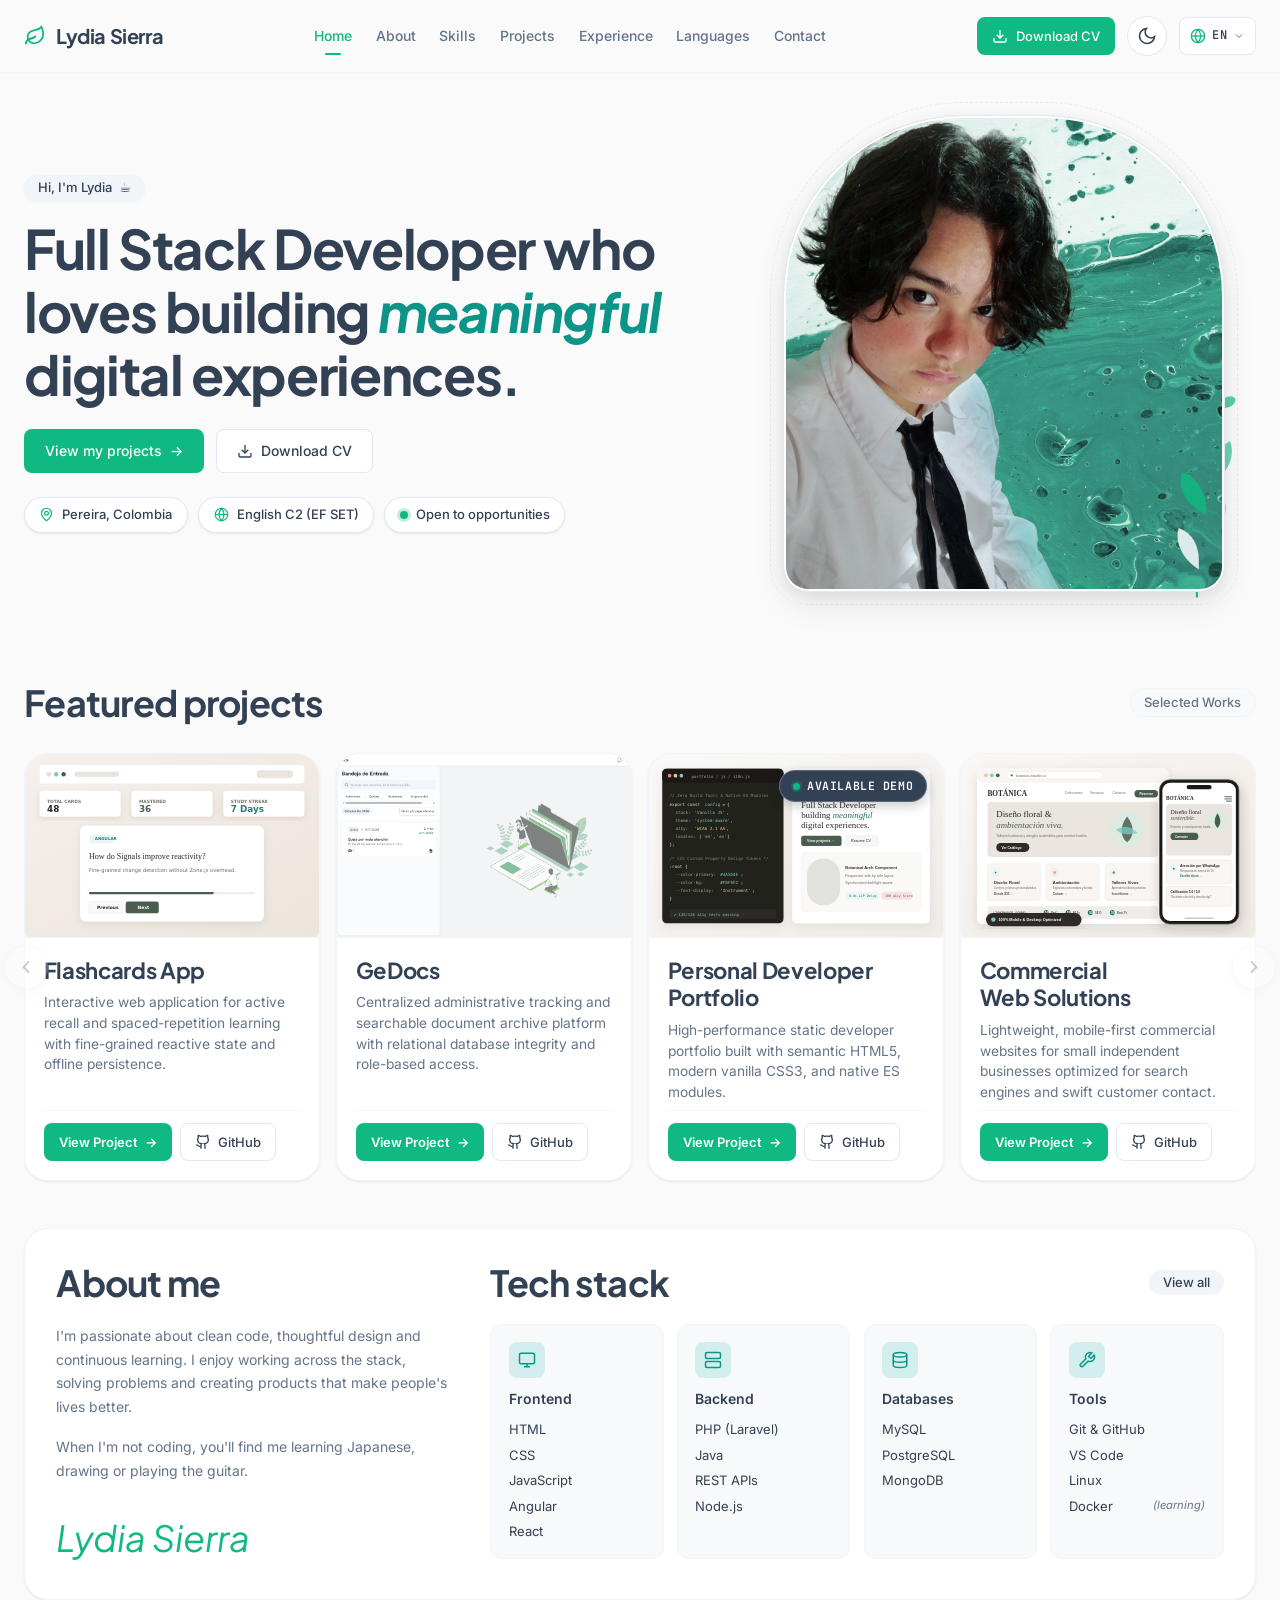
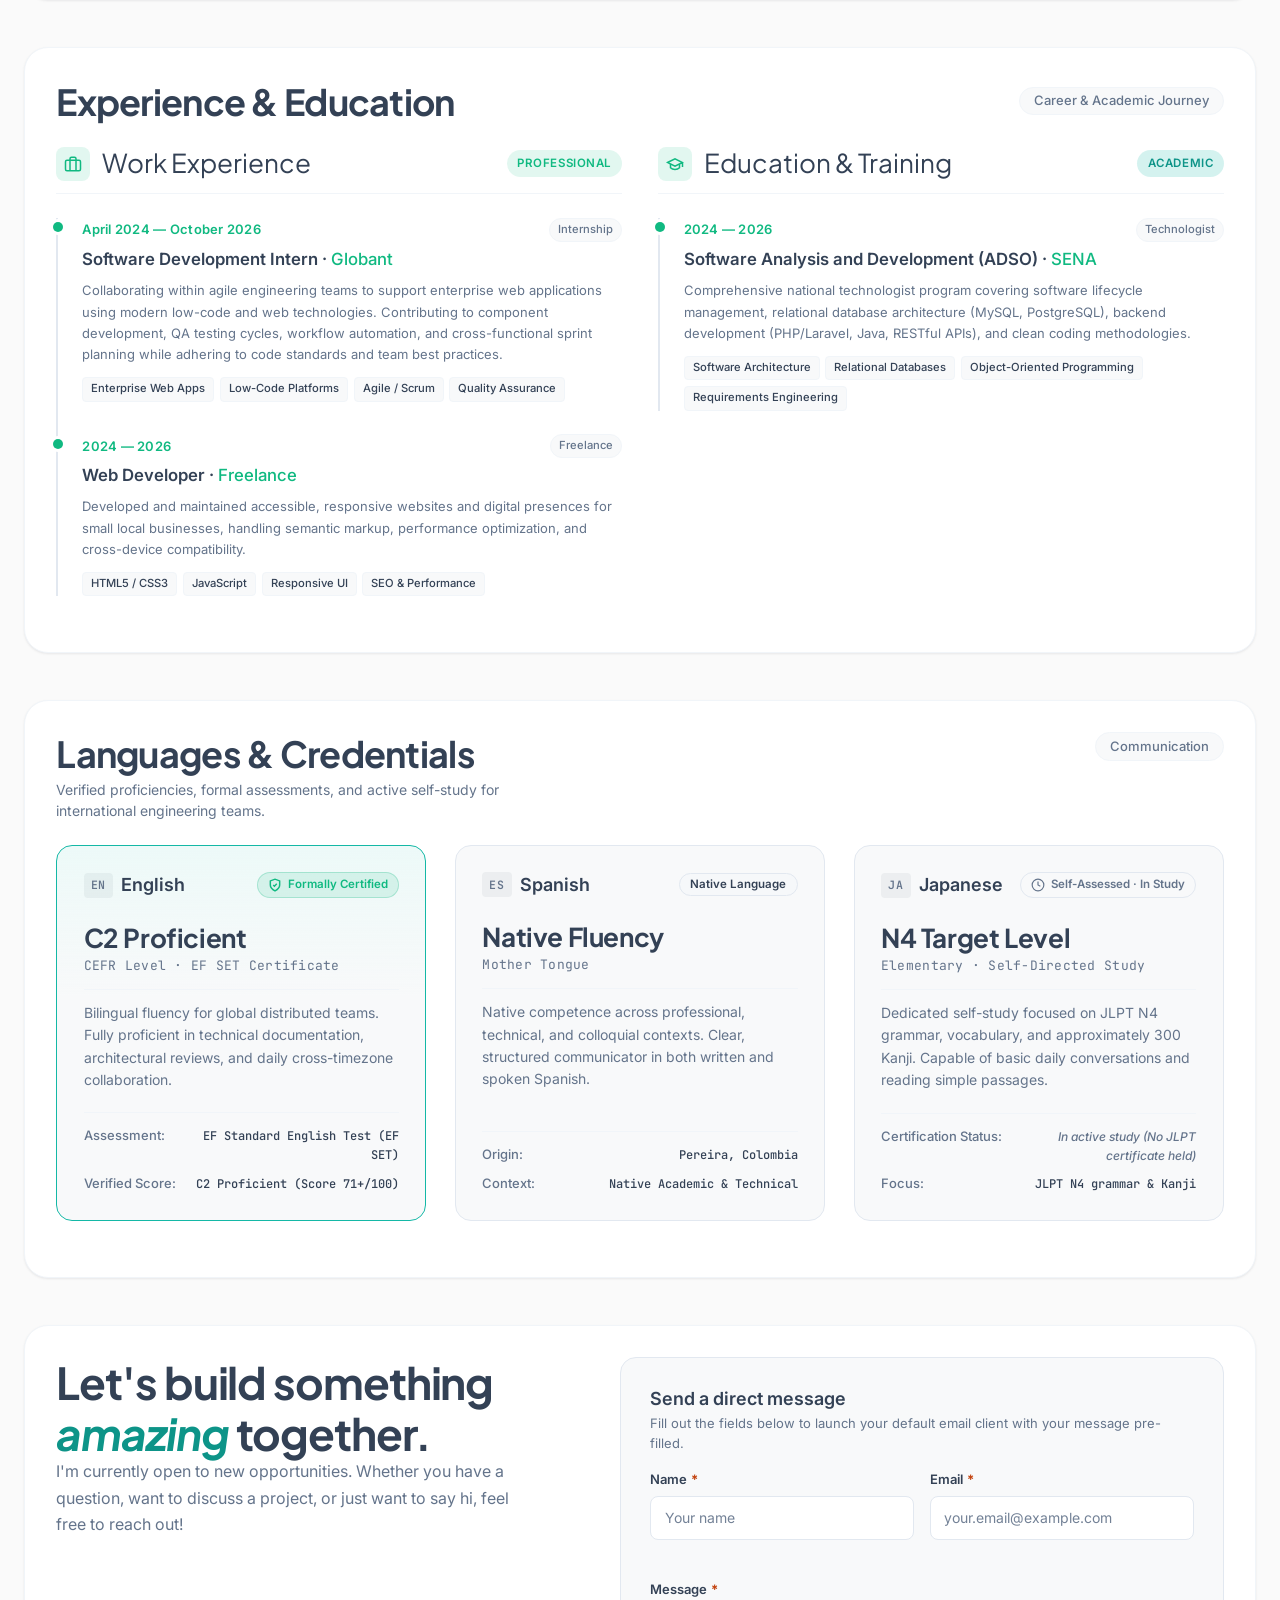
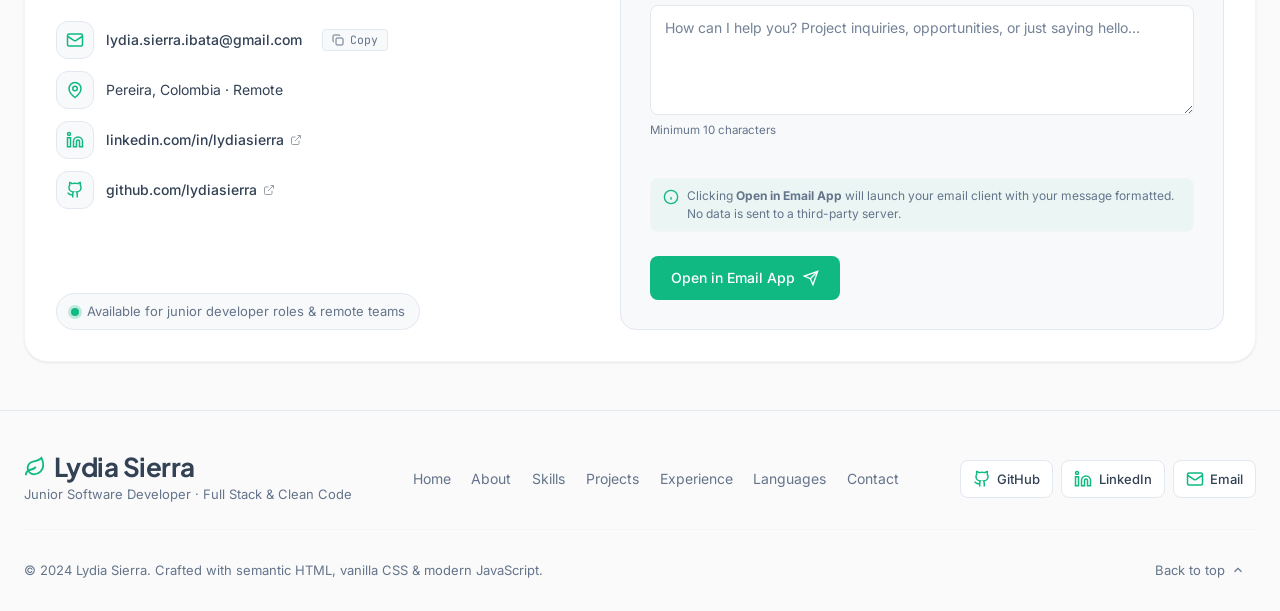
==== commit 9ffdce9f: "refactor(theme): enforce strict token-based color system across all stylesheets - Expand css/variabl" ====
--- a/index.html
+++ b/index.html
@@ -55,7 +55,7 @@
   <link rel="preconnect" href="https://fonts.googleapis.com">
   <link rel="preconnect" href="https://fonts.gstatic.com" crossorigin>
   <link
-    href="https://fonts.googleapis.com/css2?family=Instrument+Serif:ital@0;1&family=Inter:wght@400;500;600;700&family=JetBrains+Mono:wght@400;500&display=swap"
+    href="https://fonts.googleapis.com/css2?family=Inter:wght@400;500;600;700&family=JetBrains+Mono:wght@400;500&family=Plus+Jakarta+Sans:wght@400;600;700&display=swap"
     rel="stylesheet">
 
   <!-- Stylesheets -->
--- a/css/variables.css
+++ b/css/variables.css
@@ -1,41 +1,88 @@
 /**
  * Lydia Sierra — Personal Developer Portfolio
  * Design System Tokens (CSS Custom Properties)
- * Conforming to DESIGN_SPEC.md v1.0
+ * Hybrid Emerald & Slate Design System
+ * Strict Token-Based Architecture (No Hardcoded Colors in Components)
  */
 
 :root,
 [data-theme="light"] {
   /* ==========================================================================
-     Color System — Light Theme (Default)
-     ========================================================================== */
-  --color-bg: #F8F5F2;
-  --color-surface: #FFFFFF;
-  --color-surface-subtle: #FBF9F7;
-
-  --color-text-main: #2E2A27;
-  --color-text-muted: #6E6862;
-
-  --color-primary: #4A5D4E;
-  --color-primary-hover: #3C4B3F;
-  --color-primary-active: #313E34;
-  --color-primary-contrast: #FFFFFF;
-
-  --color-accent-turquoise: #7BCBC4;
-  --color-turquoise-text: #25726B; /* Darkened for WCAG AA compliance (5.2:1 on cream canvas, 5.7:1 on white) */
-  --color-accent-pink: #F2D5D5;
-
-  --color-border: #E6E1DC;
-  --color-border-subtle: #F0ECE7;
-
-  --color-focus-ring: rgba(74, 93, 78, 0.45);
-  --color-selection-bg: #E4ECE5;
-  --color-selection-text: #2E2A27;
-
-  /* ==========================================================================
-     Typography Families with System Fallbacks
-     ========================================================================== */
-  --font-display: 'Instrument Serif', Georgia, 'Times New Roman', serif;
+     Color System — Hybrid Emerald & Slate (Light Theme)
+     ========================================================================== */
+  --color-bg:                 #FAFAFA; /* Clean Cool Gray */
+  --color-surface:            #FFFFFF; /* Pure White Cards */
+  --color-surface-subtle:     #F8F9FA;
+
+  --color-text-main:          #334155; /* Soft Slate */
+  --color-text-muted:         #64748B; /* Muted Slate */
+
+  --color-primary:            #10B981; /* Vibrant Emerald */
+  --color-primary-hover:      #059669; /* Darker Emerald */
+  --color-primary-active:     #047857;
+  --color-primary-contrast:   #FFFFFF;
+
+  --color-accent-turquoise:   #14B8A6; /* Mint Turquoise */
+  --color-turquoise-text:     #0D9488; /* Darkened for WCAG AA compliance */
+  --color-accent-pink:        #F1F5F9; /* Neutral subtle slate */
+
+  --color-border:             #E2E8F0;
+  --color-border-subtle:      #F1F5F9;
+
+  /* Base RGB Channels for Opacity & Alpha Blending */
+  --color-bg-rgb:             250, 250, 250;
+  --color-surface-rgb:        255, 255, 255;
+  --color-surface-subtle-rgb: 248, 249, 250;
+  --color-text-main-rgb:      51, 65, 85;
+  --color-text-muted-rgb:     100, 116, 139;
+  --color-primary-rgb:        16, 185, 129;
+  --color-primary-hover-rgb:  5, 150, 105;
+  --color-accent-turquoise-rgb: 20, 184, 166;
+  --color-accent-pink-rgb:    241, 245, 249;
+  --color-border-rgb:         226, 232, 240;
+  --color-shadow-rgb:         15, 23, 42;
+  --color-overlay-rgb:        15, 23, 42;
+
+  /* Functional / Status Tokens */
+  --color-status-success:       #10B981;
+  --color-status-success-rgb:   16, 185, 129;
+  --color-status-success-bg:    rgba(var(--color-primary-rgb), 0.12);
+  --color-status-success-border: rgba(var(--color-primary-rgb), 0.25);
+
+  --color-error:              #DC2626;
+  --color-error-hover:        #B91C1C;
+  --color-error-rgb:          220, 38, 38;
+  --color-error-bg:           rgba(220, 38, 38, 0.1);
+  --color-error-border:       rgba(220, 38, 38, 0.3);
+
+  --color-warning:            #C2410C;
+  --color-warning-rgb:        194, 65, 12;
+
+  /* Header & Navigation Glassmorphism */
+  --color-header-bg:          rgba(var(--color-bg-rgb), 0.88);
+  --color-header-border:      rgba(var(--color-border-rgb), 0.85);
+  --color-drawer-bg:          rgba(var(--color-surface-rgb), 0.96);
+
+  /* Modal & Lightbox Overlays */
+  --color-overlay-backdrop:   rgba(var(--color-overlay-rgb), 0.75);
+  --color-gallery-overlay:    rgba(var(--color-overlay-rgb), 0.7);
+  --color-overlay-border:     rgba(var(--color-border-rgb), 0.25);
+  --color-overlay-text:       #FFFFFF;
+
+  /* Pure Values & Utilities */
+  --color-white:              #FFFFFF;
+  --color-white-rgb:          255, 255, 255;
+  --color-black:              #000000;
+  --color-black-rgb:          0, 0, 0;
+
+  --color-focus-ring:         rgba(var(--color-primary-rgb), 0.4);
+  --color-selection-bg:       #D1FAE5;
+  --color-selection-text:     #065F46;
+
+  /* ==========================================================================
+     Typography Families with Modern Sans-Serif Stack
+     ========================================================================== */
+  --font-display: 'Plus Jakarta Sans', system-ui, -apple-system, BlinkMacSystemFont, 'Segoe UI', Roboto, Helvetica, Arial, sans-serif;
   --font-body: 'Inter', system-ui, -apple-system, BlinkMacSystemFont, 'Segoe UI', Roboto, Helvetica, Arial, sans-serif;
   --font-mono: 'JetBrains Mono', ui-monospace, SFMono-Regular, Menlo, Monaco, Consolas, 'Liberation Mono', monospace;
 
@@ -92,9 +139,9 @@
   /* ==========================================================================
      Elevation & Shadows
      ========================================================================== */
-  --shadow-sm: 0 1px 3px rgba(46, 42, 39, 0.04), 0 1px 2px rgba(46, 42, 39, 0.02);
-  --shadow-md: 0 4px 16px rgba(46, 42, 39, 0.06), 0 2px 6px rgba(46, 42, 39, 0.03);
-  --shadow-lg: 0 12px 32px rgba(46, 42, 39, 0.08), 0 4px 12px rgba(46, 42, 39, 0.04);
+  --shadow-sm: 0 1px 3px rgba(var(--color-shadow-rgb), 0.05), 0 1px 2px rgba(var(--color-shadow-rgb), 0.03);
+  --shadow-md: 0 4px 16px rgba(var(--color-shadow-rgb), 0.08), 0 2px 6px rgba(var(--color-shadow-rgb), 0.04);
+  --shadow-lg: 0 12px 32px rgba(var(--color-shadow-rgb), 0.10), 0 4px 12px rgba(var(--color-shadow-rgb), 0.06);
 
   /* ==========================================================================
      Layout Boundaries (Mobile: ~1rem - 1.25rem, Desktop: ~1.5rem - 1.75rem)
@@ -115,61 +162,137 @@
    Activated via [data-theme="dark"] or system preference when not overridden
    ========================================================================== */
 [data-theme="dark"] {
-  --color-bg: #181614;
-  --color-surface: #24201D;
-  --color-surface-subtle: #2D2825;
-
-  --color-text-main: #F5F2EE;
-  --color-text-muted: #A8A199;
-
-  --color-primary: #6E8E74;
-  --color-primary-hover: #82A388;
-  --color-primary-active: #5B7760;
-  --color-primary-contrast: #181614;
-
-  --color-accent-turquoise: #7BCBC4;
-  --color-turquoise-text: #7BCBC4; /* High contrast on dark background */
-  --color-accent-pink: #F2D5D5;
-
-  --color-border: #3A342F;
-  --color-border-subtle: #2F2925;
-
-  --color-focus-ring: rgba(110, 142, 116, 0.55);
-  --color-selection-bg: #354538;
-  --color-selection-text: #F5F2EE;
-
-  --shadow-sm: 0 1px 3px rgba(0, 0, 0, 0.25);
-  --shadow-md: 0 4px 18px rgba(0, 0, 0, 0.35);
-  --shadow-lg: 0 12px 36px rgba(0, 0, 0, 0.45);
+  --color-bg:                 #121212; /* Near Black */
+  --color-surface:            #1E1E1E; /* Dark Charcoal */
+  --color-surface-subtle:     #27272A;
+
+  --color-text-main:          #E2E8F0; /* Light Slate */
+  --color-text-muted:         #94A3B8;
+
+  --color-primary:            #34D399; /* Luminous Emerald */
+  --color-primary-hover:      #10B981;
+  --color-primary-active:     #059669;
+  --color-primary-contrast:   #121212;
+
+  --color-accent-turquoise:   #5EEAD4;
+  --color-turquoise-text:     #5EEAD4;
+  --color-accent-pink:        #1E293B; /* Subtle dark slate */
+
+  --color-border:             #334155;
+  --color-border-subtle:      #1E293B;
+
+  /* Base RGB Channels for Opacity & Alpha Blending */
+  --color-bg-rgb:             18, 18, 18;
+  --color-surface-rgb:        30, 30, 30;
+  --color-surface-subtle-rgb: 39, 39, 42;
+  --color-text-main-rgb:      226, 232, 240;
+  --color-text-muted-rgb:     148, 163, 184;
+  --color-primary-rgb:        52, 211, 153;
+  --color-primary-hover-rgb:  16, 185, 129;
+  --color-accent-turquoise-rgb: 94, 234, 212;
+  --color-accent-pink-rgb:    30, 41, 59;
+  --color-border-rgb:         51, 65, 85;
+  --color-shadow-rgb:         0, 0, 0;
+  --color-overlay-rgb:        0, 0, 0;
+
+  /* Functional / Status Tokens */
+  --color-status-success:       #34D399;
+  --color-status-success-rgb:   52, 211, 153;
+  --color-status-success-bg:    rgba(var(--color-primary-rgb), 0.15);
+  --color-status-success-border: rgba(var(--color-primary-rgb), 0.3);
+
+  --color-error:              #F87171;
+  --color-error-hover:        #EF4444;
+  --color-error-rgb:          248, 113, 113;
+  --color-error-bg:           rgba(248, 113, 113, 0.15);
+  --color-error-border:       rgba(248, 113, 113, 0.35);
+
+  --color-warning:            #FB923C;
+  --color-warning-rgb:        251, 146, 60;
+
+  /* Header & Navigation Glassmorphism */
+  --color-header-bg:          rgba(var(--color-bg-rgb), 0.88);
+  --color-header-border:      rgba(var(--color-border-rgb), 0.85);
+  --color-drawer-bg:          rgba(var(--color-surface-rgb), 0.96);
+
+  /* Modal & Lightbox Overlays */
+  --color-overlay-backdrop:   rgba(var(--color-overlay-rgb), 0.8);
+  --color-gallery-overlay:    rgba(var(--color-overlay-rgb), 0.75);
+  --color-overlay-border:     rgba(var(--color-border-rgb), 0.35);
+  --color-overlay-text:       #FFFFFF;
+
+  --color-focus-ring:         rgba(var(--color-primary-rgb), 0.4);
+  --color-selection-bg:       #064E3B;
+  --color-selection-text:     #ECFDF5;
+
+  --shadow-sm: 0 1px 3px rgba(var(--color-shadow-rgb), 0.4);
+  --shadow-md: 0 4px 18px rgba(var(--color-shadow-rgb), 0.5);
+  --shadow-lg: 0 12px 36px rgba(var(--color-shadow-rgb), 0.6);
 }
 
 @media (prefers-color-scheme: dark) {
   :root:not([data-theme="light"]) {
-    --color-bg: #181614;
-    --color-surface: #24201D;
-    --color-surface-subtle: #2D2825;
-
-    --color-text-main: #F5F2EE;
-    --color-text-muted: #A8A199;
-
-    --color-primary: #6E8E74;
-    --color-primary-hover: #82A388;
-    --color-primary-active: #5B7760;
-    --color-primary-contrast: #181614;
-
-    --color-accent-turquoise: #7BCBC4;
-    --color-turquoise-text: #7BCBC4;
-    --color-accent-pink: #F2D5D5;
-
-    --color-border: #3A342F;
-    --color-border-subtle: #2F2925;
-
-    --color-focus-ring: rgba(110, 142, 116, 0.55);
-    --color-selection-bg: #354538;
-    --color-selection-text: #F5F2EE;
-
-    --shadow-sm: 0 1px 3px rgba(0, 0, 0, 0.25);
-    --shadow-md: 0 4px 18px rgba(0, 0, 0, 0.35);
-    --shadow-lg: 0 12px 36px rgba(0, 0, 0, 0.45);
+    --color-bg:                 #121212;
+    --color-surface:            #1E1E1E;
+    --color-surface-subtle:     #27272A;
+
+    --color-text-main:          #E2E8F0;
+    --color-text-muted:         #94A3B8;
+
+    --color-primary:            #34D399;
+    --color-primary-hover:      #10B981;
+    --color-primary-active:     #059669;
+    --color-primary-contrast:   #121212;
+
+    --color-accent-turquoise:   #5EEAD4;
+    --color-turquoise-text:     #5EEAD4;
+    --color-accent-pink:        #1E293B;
+
+    --color-border:             #334155;
+    --color-border-subtle:      #1E293B;
+
+    --color-bg-rgb:             18, 18, 18;
+    --color-surface-rgb:        30, 30, 30;
+    --color-surface-subtle-rgb: 39, 39, 42;
+    --color-text-main-rgb:      226, 232, 240;
+    --color-text-muted-rgb:     148, 163, 184;
+    --color-primary-rgb:        52, 211, 153;
+    --color-primary-hover-rgb:  16, 185, 129;
+    --color-accent-turquoise-rgb: 94, 234, 212;
+    --color-accent-pink-rgb:    30, 41, 59;
+    --color-border-rgb:         51, 65, 85;
+    --color-shadow-rgb:         0, 0, 0;
+    --color-overlay-rgb:        0, 0, 0;
+
+    --color-status-success:       #34D399;
+    --color-status-success-rgb:   52, 211, 153;
+    --color-status-success-bg:    rgba(var(--color-primary-rgb), 0.15);
+    --color-status-success-border: rgba(var(--color-primary-rgb), 0.3);
+
+    --color-error:              #F87171;
+    --color-error-hover:        #EF4444;
+    --color-error-rgb:          248, 113, 113;
+    --color-error-bg:           rgba(248, 113, 113, 0.15);
+    --color-error-border:       rgba(248, 113, 113, 0.35);
+
+    --color-warning:            #FB923C;
+    --color-warning-rgb:        251, 146, 60;
+
+    --color-header-bg:          rgba(var(--color-bg-rgb), 0.88);
+    --color-header-border:      rgba(var(--color-border-rgb), 0.85);
+    --color-drawer-bg:          rgba(var(--color-surface-rgb), 0.96);
+
+    --color-overlay-backdrop:   rgba(var(--color-overlay-rgb), 0.8);
+    --color-gallery-overlay:    rgba(var(--color-overlay-rgb), 0.75);
+    --color-overlay-border:     rgba(var(--color-border-rgb), 0.35);
+    --color-overlay-text:       #FFFFFF;
+
+    --color-focus-ring:         rgba(var(--color-primary-rgb), 0.4);
+    --color-selection-bg:       #064E3B;
+    --color-selection-text:     #ECFDF5;
+
+    --shadow-sm: 0 1px 3px rgba(var(--color-shadow-rgb), 0.4);
+    --shadow-md: 0 4px 18px rgba(var(--color-shadow-rgb), 0.5);
+    --shadow-lg: 0 12px 36px rgba(var(--color-shadow-rgb), 0.6);
   }
 }
--- a/css/style.css
+++ b/css/style.css
@@ -93,7 +93,7 @@
 }
 
 [data-theme="dark"] :focus-visible {
-  outline-color: #9EC4A7;
+  outline-color: var(--color-primary);
 }
 
 @media (forced-colors: active) {
@@ -159,16 +159,17 @@
 h1 {
   font-family: var(--font-display);
   font-size: var(--text-4xl);
-  font-weight: 400;
+  font-weight: 700;
   line-height: 1.15;
-  letter-spacing: -0.01em;
+  letter-spacing: -0.025em;
 }
 
 h2 {
   font-family: var(--font-display);
   font-size: var(--text-3xl);
-  font-weight: 400;
+  font-weight: 700;
   line-height: 1.2;
+  letter-spacing: -0.02em;
 }
 
 h3 {
@@ -211,13 +212,13 @@
   font-family: var(--font-display);
   font-style: italic;
   font-size: var(--text-3xl);
-  color: #D48B8B;
+  color: var(--color-primary);
   line-height: 1;
   user-select: none;
 }
 
 [data-theme="dark"] .signature {
-  color: var(--color-accent-pink);
+  color: var(--color-primary);
 }
 
 /* Interactive Base Links */
@@ -395,7 +396,7 @@
 /* Greeting Badge (Hero) */
 .badge-greeting {
   background-color: var(--color-accent-pink);
-  color: #2E2A27; /* Guaranteed AAA contrast against blush fill */
+  color: var(--color-text-main); /* High contrast against badge fill */
   box-shadow: var(--shadow-sm);
 }
 
@@ -422,8 +423,8 @@
   width: 8px;
   height: 8px;
   border-radius: var(--radius-full);
-  background-color: #34A853;
-  box-shadow: 0 0 0 3px rgba(52, 168, 83, 0.25);
+  background-color: var(--color-status-success);
+  box-shadow: 0 0 0 3px var(--color-status-success-border);
   flex-shrink: 0;
 }
 
--- a/css/header.css
+++ b/css/header.css
@@ -13,7 +13,7 @@
   top: 0;
   z-index: 1000;
   width: 100%;
-  background-color: rgba(248, 245, 242, 0.94);
+  background-color: var(--color-header-bg);
   backdrop-filter: blur(10px);
   -webkit-backdrop-filter: blur(10px);
   border-bottom: 1px solid var(--color-border-subtle);
@@ -26,23 +26,23 @@
 
 /* State B — Scrolled down: clearly visible translucent white glass (Light mode) */
 .site-header.is-scrolled {
-  background-color: rgb(255 255 255 / 82%);
+  background-color: var(--color-header-bg);
   backdrop-filter: blur(12px);
   -webkit-backdrop-filter: blur(12px);
-  border-bottom-color: rgba(230, 225, 220, 0.85);
-  box-shadow: 0 4px 20px rgba(46, 42, 39, 0.05), 0 1px 3px rgba(46, 42, 39, 0.03);
+  border-bottom-color: var(--color-header-border);
+  box-shadow: 0 4px 20px rgba(var(--color-shadow-rgb), 0.05), 0 1px 3px rgba(var(--color-shadow-rgb), 0.03);
 }
 
 /* Dark mode: State A — at the top */
 [data-theme="dark"] .site-header {
-  background-color: rgba(24, 22, 20, 0.94);
+  background-color: var(--color-header-bg);
   border-bottom-color: var(--color-border-subtle);
   box-shadow: none;
 }
 
 @media (prefers-color-scheme: dark) {
   :root:not([data-theme="light"]) .site-header {
-    background-color: rgba(24, 22, 20, 0.94);
+    background-color: var(--color-header-bg);
     border-bottom-color: var(--color-border-subtle);
     box-shadow: none;
   }
@@ -50,20 +50,20 @@
 
 /* Dark mode: State B — scrolled down: coordinated translucent dark glass */
 [data-theme="dark"] .site-header.is-scrolled {
-  background-color: rgb(24 22 20 / 82%);
+  background-color: var(--color-header-bg);
   backdrop-filter: blur(12px);
   -webkit-backdrop-filter: blur(12px);
-  border-bottom-color: rgba(58, 52, 47, 0.85);
-  box-shadow: 0 4px 24px rgba(0, 0, 0, 0.4), 0 1px 3px rgba(0, 0, 0, 0.25);
+  border-bottom-color: var(--color-header-border);
+  box-shadow: 0 4px 24px rgba(var(--color-shadow-rgb), 0.4), 0 1px 3px rgba(var(--color-shadow-rgb), 0.25);
 }
 
 @media (prefers-color-scheme: dark) {
   :root:not([data-theme="light"]) .site-header.is-scrolled {
-    background-color: rgb(24 22 20 / 82%);
+    background-color: var(--color-header-bg);
     backdrop-filter: blur(12px);
     -webkit-backdrop-filter: blur(12px);
-    border-bottom-color: rgba(58, 52, 47, 0.85);
-    box-shadow: 0 4px 24px rgba(0, 0, 0, 0.4), 0 1px 3px rgba(0, 0, 0, 0.25);
+    border-bottom-color: var(--color-header-border);
+    box-shadow: 0 4px 24px rgba(var(--color-shadow-rgb), 0.4), 0 1px 3px rgba(var(--color-shadow-rgb), 0.25);
   }
 }
 
@@ -103,10 +103,10 @@
 
 .brand-name {
   font-family: var(--font-display);
-  font-size: 1.375rem; /* ~22px */
-  font-weight: 400;
+  font-size: 1.25rem;
+  font-weight: 700;
   line-height: 1;
-  letter-spacing: -0.01em;
+  letter-spacing: -0.02em;
   color: var(--color-text-main);
   white-space: nowrap;
   flex-shrink: 0;
@@ -182,11 +182,11 @@
 [data-theme="dark"] .nav-link:hover,
 [data-theme="dark"] .nav-link.active,
 [data-theme="dark"] .nav-link[aria-current="page"] {
-  color: #9EC4A7;
+  color: var(--color-primary);
 }
 
 [data-theme="dark"] .nav-link::after {
-  background-color: #9EC4A7;
+  background-color: var(--color-primary);
 }
 
 /* ==========================================================================
@@ -291,14 +291,14 @@
 }
 
 .nav-overflow-menu .nav-link.active {
-  background-color: rgba(74, 93, 78, 0.08);
+  background-color: rgba(var(--color-primary-rgb), 0.08);
   color: var(--color-primary);
   font-weight: 600;
 }
 
 [data-theme="dark"] .nav-overflow-menu .nav-link.active {
-  background-color: rgba(110, 142, 116, 0.15);
-  color: #9EC4A7;
+  background-color: rgba(var(--color-primary-rgb), 0.15);
+  color: var(--color-primary);
 }
 
 /* Mobile drawer actions hidden on desktop */
@@ -499,7 +499,7 @@
 
   .nav-link.active,
   .nav-link[aria-current="page"] {
-    background-color: rgba(74, 93, 78, 0.08);
+    background-color: rgba(var(--color-primary-rgb), 0.08);
     color: var(--color-primary);
     font-weight: 600;
   }
@@ -511,8 +511,8 @@
 
   [data-theme="dark"] .nav-link.active,
   [data-theme="dark"] .nav-link[aria-current="page"] {
-    background-color: rgba(110, 142, 116, 0.15);
-    color: #9EC4A7;
+    background-color: rgba(var(--color-primary-rgb), 0.15);
+    color: var(--color-primary);
   }
 
   /* Mobile Drawer Action Controls: Download CV & Theme Toggle housed inside drawer */
@@ -561,7 +561,7 @@
 
   [data-theme="dark"] .btn-theme-drawer:hover,
   [data-theme="dark"] .btn-theme-drawer:focus-visible {
-    color: #9EC4A7;
+    color: var(--color-primary);
   }
 
   .theme-icon-slot {
@@ -572,7 +572,7 @@
   }
 
   [data-theme="dark"] .theme-icon-slot {
-    color: #9EC4A7;
+    color: var(--color-primary);
   }
 }
 
@@ -628,7 +628,7 @@
 }
 
 [data-theme="dark"] .lang-icon {
-  color: #9EC4A7;
+  color: var(--color-primary);
 }
 
 .lang-current-code {
@@ -713,7 +713,7 @@
 }
 
 [data-theme="dark"] .lang-option:focus {
-  outline-color: #9EC4A7;
+  outline-color: var(--color-primary);
 }
 
 @media (forced-colors: active) {
@@ -725,12 +725,12 @@
 .lang-option.selected {
   color: var(--color-primary);
   font-weight: 600;
-  background-color: rgba(74, 93, 78, 0.08);
+  background-color: rgba(var(--color-primary-rgb), 0.08);
 }
 
 [data-theme="dark"] .lang-option.selected {
-  background-color: rgba(110, 142, 116, 0.15);
-  color: #9EC4A7;
+  background-color: rgba(var(--color-primary-rgb), 0.15);
+  color: var(--color-primary);
 }
 
 .lang-option-code {
@@ -740,11 +740,11 @@
   font-weight: 600;
   padding: 0.1rem 0.35rem;
   border-radius: var(--radius-xs);
-  background-color: rgba(46, 42, 39, 0.05);
+  background-color: rgba(var(--color-text-main-rgb), 0.06);
 }
 
 [data-theme="dark"] .lang-option-code {
-  background-color: rgba(245, 242, 238, 0.08);
+  background-color: rgba(var(--color-text-main-rgb), 0.08);
   color: var(--color-text-muted);
 }
 
@@ -753,7 +753,7 @@
 }
 
 [data-theme="dark"] .lang-option.selected .lang-option-code {
-  color: #9EC4A7;
+  color: var(--color-primary);
 }
 
 .lang-option-name {
@@ -772,7 +772,7 @@
 }
 
 [data-theme="dark"] .lang-check {
-  color: #9EC4A7;
+  color: var(--color-primary);
 }
 
 @media (max-width: 480px) {
--- a/css/hero.css
+++ b/css/hero.css
@@ -35,7 +35,7 @@
 /* Greeting Pill */
 .hero-content .badge-greeting {
   margin-bottom: var(--space-4);
-  box-shadow: 0 1px 3px rgba(46, 42, 39, 0.04);
+  box-shadow: 0 1px 3px rgba(var(--color-shadow-rgb), 0.04);
 }
 
 /* Title Row: Hosts h1 and, on compact viewports, the side-by-side circular portrait */
@@ -52,9 +52,9 @@
 .hero-title {
   font-family: var(--font-display);
   font-size: clamp(2.25rem, 1.65rem + 2.2vw, 3.4rem);
-  font-weight: 400;
+  font-weight: 700;
   line-height: 1.15;
-  letter-spacing: -0.015em;
+  letter-spacing: -0.025em;
   color: var(--color-text-main);
   margin-bottom: 0;
   max-inline-size: 20ch;
--- a/css/about-skills.css
+++ b/css/about-skills.css
@@ -43,7 +43,8 @@
 .about-column .section-title {
   font-family: var(--font-display);
   font-size: var(--text-3xl);
-  font-weight: 400;
+  font-weight: 700;
+  letter-spacing: -0.02em;
   color: var(--color-text-main);
   line-height: 1.2;
 }
@@ -71,7 +72,7 @@
   font-family: var(--font-display);
   font-style: italic;
   font-size: var(--text-3xl);
-  color: #D48B8B;
+  color: var(--color-primary);
   user-select: none;
 }
 
@@ -99,7 +100,8 @@
 .skills-header .section-title {
   font-family: var(--font-display);
   font-size: var(--text-3xl);
-  font-weight: 400;
+  font-weight: 700;
+  letter-spacing: -0.02em;
   color: var(--color-text-main);
   line-height: 1.2;
 }
@@ -111,13 +113,13 @@
   padding: 0.35rem 0.85rem;
   border-radius: var(--radius-full);
   background-color: var(--color-accent-pink);
-  color: #2E2A27; /* Guaranteed high contrast against blush fill */
+  color: var(--color-text-main);
   font-family: var(--font-body);
   font-size: var(--text-xs);
   font-weight: 500;
   line-height: 1;
   text-decoration: none;
-  box-shadow: 0 1px 2px rgba(46, 42, 39, 0.04);
+  box-shadow: 0 1px 2px rgba(var(--color-shadow-rgb), 0.04);
   transition: opacity var(--transition-fast);
 }
 
@@ -160,13 +162,13 @@
   width: 36px;
   height: 36px;
   border-radius: var(--radius-sm);
-  background-color: rgba(123, 203, 196, 0.16);
+  background-color: rgba(var(--color-accent-turquoise-rgb), 0.16);
   color: var(--color-turquoise-text);
   flex-shrink: 0;
 }
 
 [data-theme="dark"] .skill-icon-wrapper {
-  background-color: rgba(123, 203, 196, 0.22);
+  background-color: rgba(var(--color-accent-turquoise-rgb), 0.22);
   color: var(--color-accent-turquoise);
 }
 
--- a/css/projects.css
+++ b/css/projects.css
@@ -38,7 +38,8 @@
 .projects-header-bar .section-title {
   font-family: var(--font-display);
   font-size: var(--text-3xl);
-  font-weight: 400;
+  font-weight: 700;
+  letter-spacing: -0.02em;
   color: var(--color-text-main);
   line-height: 1.2;
 }
@@ -102,7 +103,7 @@
   color: var(--color-primary-contrast);
   border-color: var(--color-primary);
   transform: translateY(-50%) scale(1.08);
-  box-shadow: 0 6px 20px rgba(0, 0, 0, 0.16);
+  box-shadow: 0 6px 20px rgba(var(--color-shadow-rgb), 0.16);
 }
 
 .track-nav-btn:focus-visible {
@@ -129,7 +130,7 @@
 [data-theme="dark"] .track-nav-btn {
   background-color: var(--color-surface);
   border-color: var(--color-border);
-  box-shadow: 0 4px 16px rgba(0, 0, 0, 0.45);
+  box-shadow: 0 4px 16px rgba(var(--color-shadow-rgb), 0.45);
 }
 
 /* Hide navigation arrow buttons on mobile and tablet */
@@ -275,7 +276,7 @@
   display: inline-flex;
   align-items: center;
   gap: 0.45rem;
-  background-color: var(--color-primary);
+  background-color: var(--color-text-main);
   color: var(--color-primary-contrast);
   font-family: var(--font-mono);
   font-size: 0.72rem;
@@ -284,19 +285,19 @@
   letter-spacing: 0.05em;
   padding: 0.35rem 0.8rem;
   border-radius: var(--radius-full);
-  box-shadow: 0 4px 12px rgba(0, 0, 0, 0.22);
+  box-shadow: 0 4px 12px rgba(var(--color-shadow-rgb), 0.22);
   z-index: 2;
   backdrop-filter: blur(8px);
   -webkit-backdrop-filter: blur(8px);
-  border: 1px solid rgba(255, 255, 255, 0.2);
+  border: 1px solid var(--color-overlay-border);
 }
 
 .demo-indicator-dot {
   width: 7px;
   height: 7px;
   border-radius: var(--radius-full);
-  background-color: #34A853;
-  box-shadow: 0 0 0 2px rgba(52, 168, 83, 0.35);
+  background-color: var(--color-status-success);
+  box-shadow: 0 0 0 2px var(--color-status-success-border);
   display: inline-block;
   flex-shrink: 0;
 }
@@ -318,7 +319,9 @@
 
 .project-card-title {
   font-family: var(--font-display);
-  font-size: clamp(1.25rem, 1.15rem + 0.35vw, 1.55rem);
+  font-size: clamp(1.2rem, 1.1rem + 0.35vw, 1.5rem);
+  font-weight: 700;
+  letter-spacing: -0.015em;
   color: var(--color-text-main);
   line-height: 1.25;
   margin: 0;
@@ -360,40 +363,40 @@
 }
 
 .project-card-tag.accent-primary {
-  background-color: rgba(74, 93, 78, 0.1);
-  border-color: rgba(74, 93, 78, 0.25);
-  color: var(--color-primary);
+  background-color: rgba(var(--color-primary-rgb), 0.12);
+  border-color: rgba(var(--color-primary-rgb), 0.25);
+  color: var(--color-primary-hover);
 }
 
 .project-card-tag.accent-turquoise {
-  background-color: rgba(123, 203, 196, 0.15);
-  border-color: rgba(123, 203, 196, 0.35);
+  background-color: rgba(var(--color-accent-turquoise-rgb), 0.12);
+  border-color: rgba(var(--color-accent-turquoise-rgb), 0.25);
   color: var(--color-turquoise-text);
 }
 
 .project-card-tag.accent-pink {
-  background-color: rgba(242, 213, 213, 0.2);
-  border-color: rgba(242, 213, 213, 0.4);
+  background-color: var(--color-accent-pink);
+  border-color: var(--color-border);
   color: var(--color-text-main);
 }
 
 /* Dark Mode Tag Overrides */
 [data-theme="dark"] .project-card-tag.accent-primary {
-  background-color: rgba(110, 142, 116, 0.2);
-  border-color: rgba(110, 142, 116, 0.4);
+  background-color: rgba(var(--color-primary-rgb), 0.15);
+  border-color: rgba(var(--color-primary-rgb), 0.3);
   color: var(--color-primary);
 }
 
 [data-theme="dark"] .project-card-tag.accent-turquoise {
-  background-color: rgba(123, 203, 196, 0.2);
-  border-color: rgba(123, 203, 196, 0.4);
+  background-color: rgba(var(--color-accent-turquoise-rgb), 0.15);
+  border-color: rgba(var(--color-accent-turquoise-rgb), 0.3);
   color: var(--color-accent-turquoise);
 }
 
 [data-theme="dark"] .project-card-tag.accent-pink {
-  background-color: rgba(242, 213, 213, 0.2);
-  border-color: rgba(242, 213, 213, 0.4);
-  color: #F5F2EE;
+  background-color: var(--color-accent-pink);
+  border-color: var(--color-border);
+  color: var(--color-text-main);
 }
 
 /* 3.5 Card Action Controls */
@@ -433,7 +436,7 @@
 .modal-overlay {
   position: fixed;
   inset: 0;
-  background: rgba(20, 18, 16, 0.65);
+  background: var(--color-overlay-backdrop);
   backdrop-filter: blur(8px);
   -webkit-backdrop-filter: blur(8px);
   z-index: 2000;
@@ -552,13 +555,13 @@
   font-family: var(--font-mono);
   font-size: 0.75rem;
   font-weight: 600;
-  color: #FFFFFF;
-  background: rgba(20, 18, 16, 0.7);
+  color: var(--color-overlay-text);
+  background: var(--color-gallery-overlay);
   backdrop-filter: blur(8px);
   -webkit-backdrop-filter: blur(8px);
   padding: 0.25rem 0.65rem;
   border-radius: var(--radius-full);
-  border: 1px solid rgba(255, 255, 255, 0.2);
+  border: 1px solid var(--color-overlay-border);
   z-index: 5;
 }
 
@@ -569,11 +572,11 @@
   width: 42px;
   height: 42px;
   border-radius: var(--radius-full);
-  background: rgba(20, 18, 16, 0.65);
+  background: var(--color-overlay-backdrop);
   backdrop-filter: blur(10px);
   -webkit-backdrop-filter: blur(10px);
-  border: 1px solid rgba(255, 255, 255, 0.25);
-  color: #FFFFFF;
+  border: 1px solid var(--color-overlay-border);
+  color: var(--color-overlay-text);
   display: flex;
   align-items: center;
   justify-content: center;
@@ -623,7 +626,7 @@
 .modal-thumb-btn.active {
   opacity: 1;
   border-color: var(--color-primary);
-  box-shadow: 0 0 0 2px rgba(74, 93, 78, 0.35);
+  box-shadow: 0 0 0 2px var(--color-focus-ring);
 }
 
 .modal-thumb-img {
@@ -785,7 +788,7 @@
 }
 
 .btn-modal-secondary:hover {
-  background: rgba(74, 93, 78, 0.08);
+  background: rgba(var(--color-primary-rgb), 0.08);
 }
 
 .modal-status-chip {
--- a/css/experience.css
+++ b/css/experience.css
@@ -35,7 +35,8 @@
 .experience-header-bar .section-title {
   font-family: var(--font-display);
   font-size: var(--text-3xl);
-  font-weight: 400;
+  font-weight: 700;
+  letter-spacing: -0.02em;
   color: var(--color-text-main);
   line-height: 1.2;
 }
@@ -70,7 +71,7 @@
   width: 34px;
   height: 34px;
   border-radius: var(--radius-sm);
-  background-color: rgba(74, 93, 78, 0.12);
+  background-color: rgba(var(--color-primary-rgb), 0.12);
   color: var(--color-primary);
   display: inline-flex;
   align-items: center;
@@ -79,7 +80,7 @@
 }
 
 [data-theme="dark"] .column-icon-wrapper {
-  background-color: rgba(110, 142, 116, 0.2);
+  background-color: rgba(var(--color-primary-rgb), 0.2);
   color: var(--color-primary);
 }
 
@@ -104,22 +105,22 @@
 }
 
 .journey-type--work {
-  background-color: rgba(74, 93, 78, 0.12);
+  background-color: rgba(var(--color-primary-rgb), 0.12);
   color: var(--color-primary);
 }
 
 .journey-type--edu {
-  background-color: rgba(123, 203, 196, 0.18);
+  background-color: rgba(var(--color-accent-turquoise-rgb), 0.18);
   color: var(--color-turquoise-text);
 }
 
 [data-theme="dark"] .journey-type--work {
-  background-color: rgba(110, 142, 116, 0.22);
+  background-color: rgba(var(--color-primary-rgb), 0.22);
   color: var(--color-primary);
 }
 
 [data-theme="dark"] .journey-type--edu {
-  background-color: rgba(123, 203, 196, 0.22);
+  background-color: rgba(var(--color-accent-turquoise-rgb), 0.22);
   color: var(--color-accent-turquoise);
 }
 
--- a/css/languages.css
+++ b/css/languages.css
@@ -39,7 +39,8 @@
 .languages-header-bar .section-title {
   font-family: var(--font-display);
   font-size: var(--text-3xl);
-  font-weight: 400;
+  font-weight: 700;
+  letter-spacing: -0.02em;
   color: var(--color-text-main);
   line-height: 1.2;
   margin-bottom: var(--space-1);
@@ -97,16 +98,16 @@
   position: relative;
   background: linear-gradient(
     180deg,
-    rgba(123, 203, 196, 0.08) 0%,
+    rgba(var(--color-accent-turquoise-rgb), 0.08) 0%,
     var(--color-surface-subtle) 40%
   );
 }
 
 [data-theme="dark"] .language-card-highlight {
-  border-color: rgba(123, 203, 196, 0.45);
+  border-color: rgba(var(--color-accent-turquoise-rgb), 0.45);
   background: linear-gradient(
     180deg,
-    rgba(123, 203, 196, 0.06) 0%,
+    rgba(var(--color-accent-turquoise-rgb), 0.06) 0%,
     var(--color-surface-subtle) 45%
   );
 }
@@ -144,12 +145,12 @@
   letter-spacing: 0.06em;
   padding: 0.2rem 0.45rem;
   border-radius: var(--radius-xs);
-  background-color: rgba(46, 42, 39, 0.06);
+  background-color: rgba(var(--color-text-main-rgb), 0.06);
   color: var(--color-text-muted);
 }
 
 [data-theme="dark"] .language-locale-tag {
-  background-color: rgba(245, 242, 238, 0.08);
+  background-color: rgba(var(--color-text-main-rgb), 0.08);
   color: var(--color-text-muted);
 }
 
@@ -184,39 +185,39 @@
 
 /* Formally Certified Badge */
 .status-certified {
-  background-color: rgba(74, 93, 78, 0.12);
+  background-color: rgba(var(--color-primary-rgb), 0.12);
   color: var(--color-primary);
-  border: 1px solid rgba(74, 93, 78, 0.25);
+  border: 1px solid rgba(var(--color-primary-rgb), 0.25);
 }
 
 [data-theme="dark"] .status-certified {
-  background-color: rgba(110, 142, 116, 0.2);
-  color: #9EC4A7;
-  border-color: rgba(110, 142, 116, 0.4);
+  background-color: rgba(var(--color-primary-rgb), 0.2);
+  color: var(--color-primary);
+  border-color: rgba(var(--color-primary-rgb), 0.4);
 }
 
 /* Native Language Badge */
 .status-native {
-  background-color: rgba(242, 213, 213, 0.45);
-  color: var(--color-text-main);
-  border: 1px solid rgba(212, 139, 139, 0.35);
+  background-color: rgba(var(--color-accent-pink-rgb), 0.45);
+  color: var(--color-text-main);
+  border: 1px solid var(--color-border);
 }
 
 [data-theme="dark"] .status-native {
-  background-color: rgba(242, 213, 213, 0.15);
-  color: var(--color-text-main);
-  border-color: rgba(242, 213, 213, 0.25);
+  background-color: rgba(var(--color-accent-pink-rgb), 0.15);
+  color: var(--color-text-main);
+  border-color: rgba(var(--color-accent-pink-rgb), 0.25);
 }
 
 /* Self-Assessed / Active Study Badge */
 .status-study {
-  background-color: rgba(230, 225, 220, 0.6);
+  background-color: var(--color-surface-subtle);
   color: var(--color-text-muted);
   border: 1px solid var(--color-border);
 }
 
 [data-theme="dark"] .status-study {
-  background-color: rgba(255, 255, 255, 0.05);
+  background-color: rgba(var(--color-surface-rgb), 0.05);
   color: var(--color-text-muted);
   border-color: var(--color-border);
 }
@@ -236,7 +237,8 @@
 .language-level-tier {
   font-family: var(--font-display);
   font-size: var(--text-2xl);
-  font-weight: 400;
+  font-weight: 700;
+  letter-spacing: -0.015em;
   color: var(--color-text-main);
   line-height: 1.2;
 }
@@ -325,7 +327,7 @@
 }
 
 [data-theme="dark"] .transparency-icon {
-  color: #9EC4A7;
+  color: var(--color-primary);
 }
 
 .languages-transparency-note p {
--- a/css/contact.css
+++ b/css/contact.css
@@ -40,10 +40,10 @@
 .contact-heading {
   font-family: var(--font-display);
   font-size: clamp(2rem, 1.6rem + 1.8vw, 2.75rem);
-  font-weight: 400;
+  font-weight: 700;
   color: var(--color-text-main);
   line-height: 1.15;
-  letter-spacing: -0.01em;
+  letter-spacing: -0.025em;
 }
 
 .contact-heading .accent-text em {
@@ -100,12 +100,12 @@
 }
 
 [data-theme="dark"] .channel-icon-wrap {
-  color: #9EC4A7;
+  color: var(--color-primary);
 }
 
 .contact-channel-item:hover .channel-icon-wrap {
   border-color: var(--color-primary);
-  background-color: rgba(74, 93, 78, 0.08);
+  background-color: rgba(var(--color-primary-rgb), 0.08);
 }
 
 .contact-channel-link {
@@ -161,7 +161,7 @@
 }
 
 .btn-copy-email.copied {
-  background-color: rgba(74, 93, 78, 0.15);
+  background-color: rgba(var(--color-primary-rgb), 0.15);
   border-color: var(--color-primary);
   color: var(--color-primary);
   font-weight: 600;
@@ -243,7 +243,7 @@
 }
 
 .required-indicator {
-  color: #C2410C;
+  color: var(--color-warning);
   font-weight: 700;
 }
 
@@ -266,13 +266,13 @@
 
 .form-input::placeholder,
 .form-textarea::placeholder {
-  color: #766F68;
+  color: var(--color-text-muted);
   opacity: 0.9;
 }
 
 [data-theme="dark"] .form-input::placeholder,
 [data-theme="dark"] .form-textarea::placeholder {
-  color: #A8A199;
+  color: var(--color-text-muted);
   opacity: 0.9;
 }
 
@@ -292,8 +292,8 @@
 
 .form-input[aria-invalid="true"],
 .form-textarea[aria-invalid="true"] {
-  border-color: #DC2626;
-  box-shadow: 0 0 0 2px rgba(220, 38, 38, 0.2);
+  border-color: var(--color-error);
+  box-shadow: 0 0 0 2px var(--color-error-border);
 }
 
 .form-textarea {
@@ -310,13 +310,13 @@
 .form-error-msg {
   font-family: var(--font-body);
   font-size: 0.75rem;
-  color: #DC2626;
+  color: var(--color-error);
   min-height: 1.1rem;
   display: block;
 }
 
 [data-theme="dark"] .form-error-msg {
-  color: #F87171;
+  color: var(--color-error);
 }
 
 /* Explicit Action Notice (No deception / clear delivery mechanism) */
@@ -329,7 +329,7 @@
   color: var(--color-text-muted);
   line-height: 1.5;
   padding: var(--space-2) var(--space-3);
-  background-color: rgba(74, 93, 78, 0.05);
+  background-color: rgba(var(--color-primary-rgb), 0.05);
   border: 1px solid var(--color-border-subtle);
   border-radius: var(--radius-sm);
 }
@@ -372,19 +372,19 @@
 }
 
 .form-status-banner.status-info {
-  background-color: rgba(123, 203, 196, 0.15);
-  border: 1px solid rgba(45, 125, 118, 0.3);
+  background-color: rgba(var(--color-accent-turquoise-rgb), 0.15);
+  border: 1px solid rgba(var(--color-accent-turquoise-rgb), 0.3);
   color: var(--color-text-main);
 }
 
 .form-status-banner.status-error {
-  background-color: rgba(220, 38, 38, 0.1);
-  border: 1px solid rgba(220, 38, 38, 0.3);
-  color: #DC2626;
+  background-color: var(--color-error-bg);
+  border: 1px solid var(--color-error-border);
+  color: var(--color-error);
 }
 
 [data-theme="dark"] .form-status-banner.status-error {
-  color: #F87171;
+  color: var(--color-error);
 }
 
 .status-banner-header {
--- a/css/footer.css
+++ b/css/footer.css
@@ -63,14 +63,14 @@
 }
 
 [data-theme="dark"] .footer-brand .brand-icon {
-  color: #9EC4A7;
+  color: var(--color-primary);
 }
 
 .footer-brand .brand-name {
   font-family: var(--font-display);
   font-size: var(--text-2xl);
-  font-weight: 400;
-  letter-spacing: -0.01em;
+  font-weight: 700;
+  letter-spacing: -0.02em;
   color: var(--color-text-main);
 }
 
@@ -147,7 +147,7 @@
 }
 
 [data-theme="dark"] .footer-social-link svg {
-  color: #9EC4A7;
+  color: var(--color-primary);
 }
 
 .footer-social-link:hover {
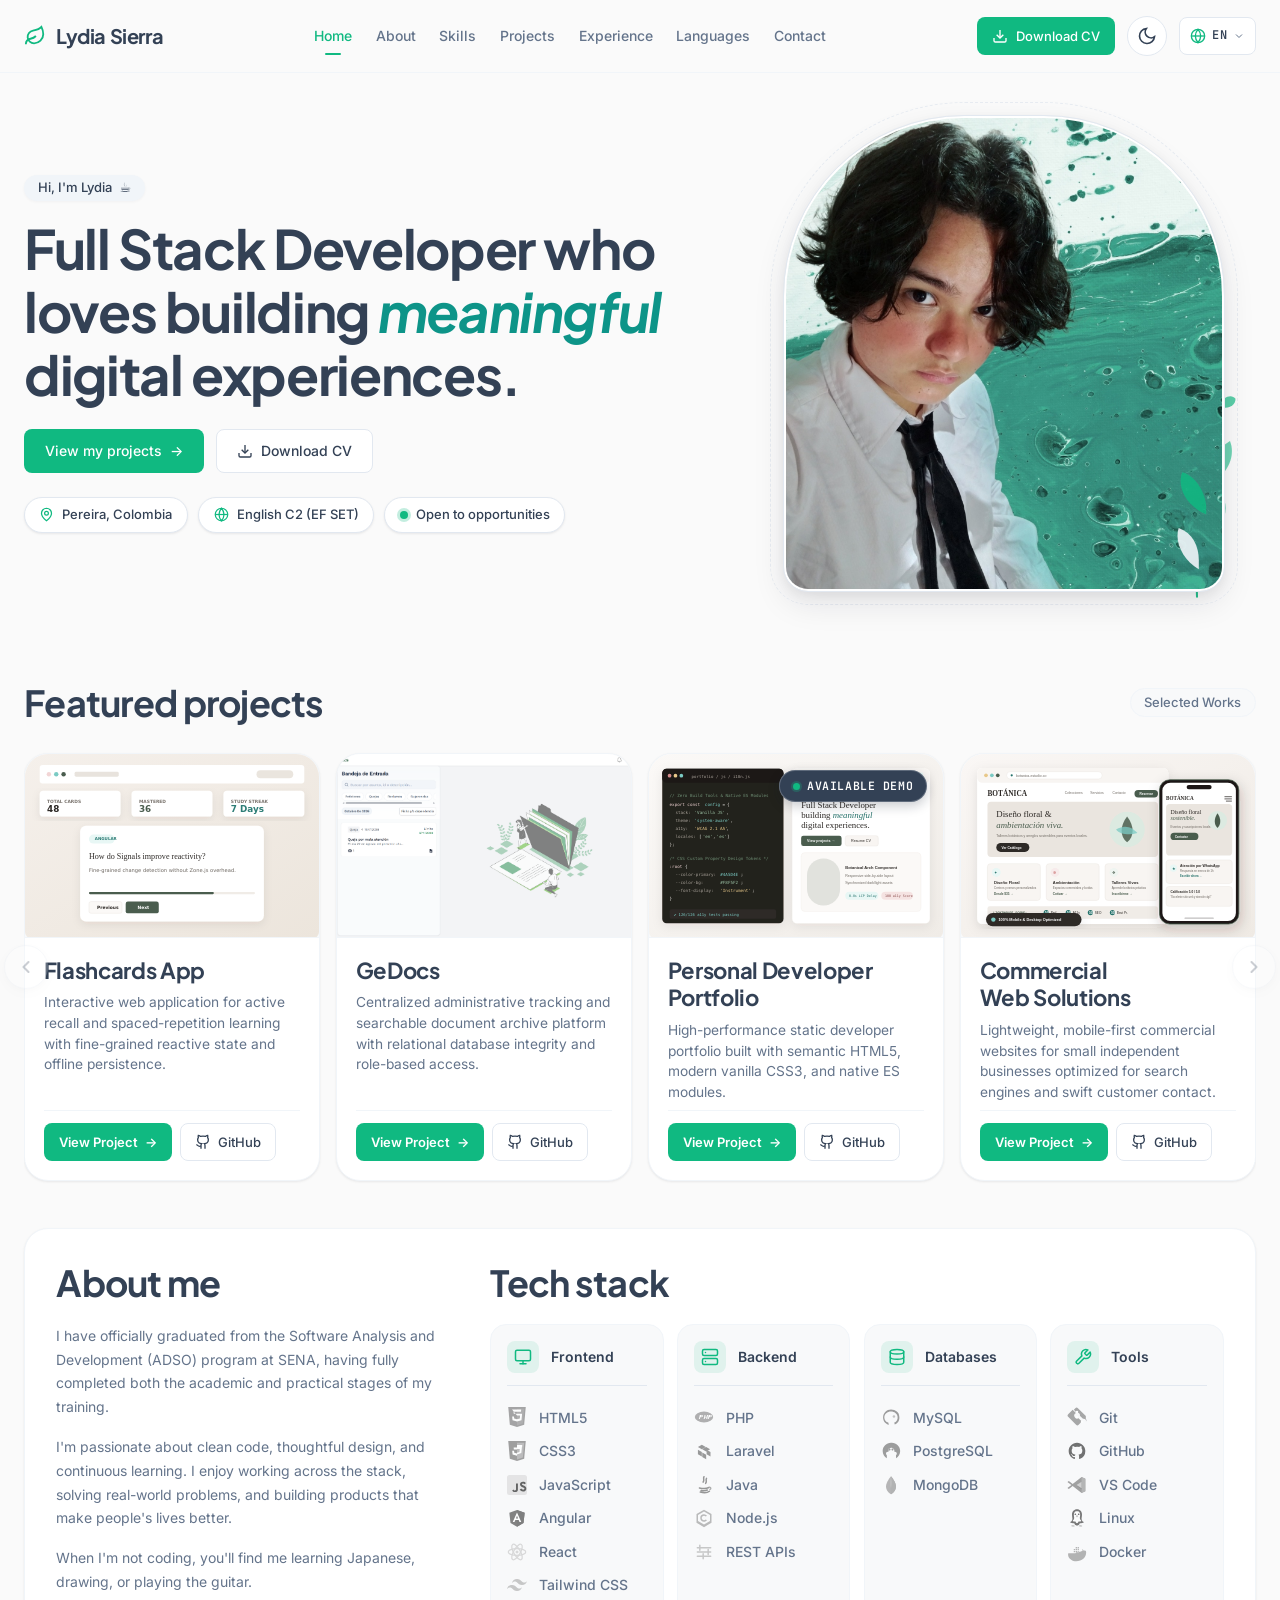
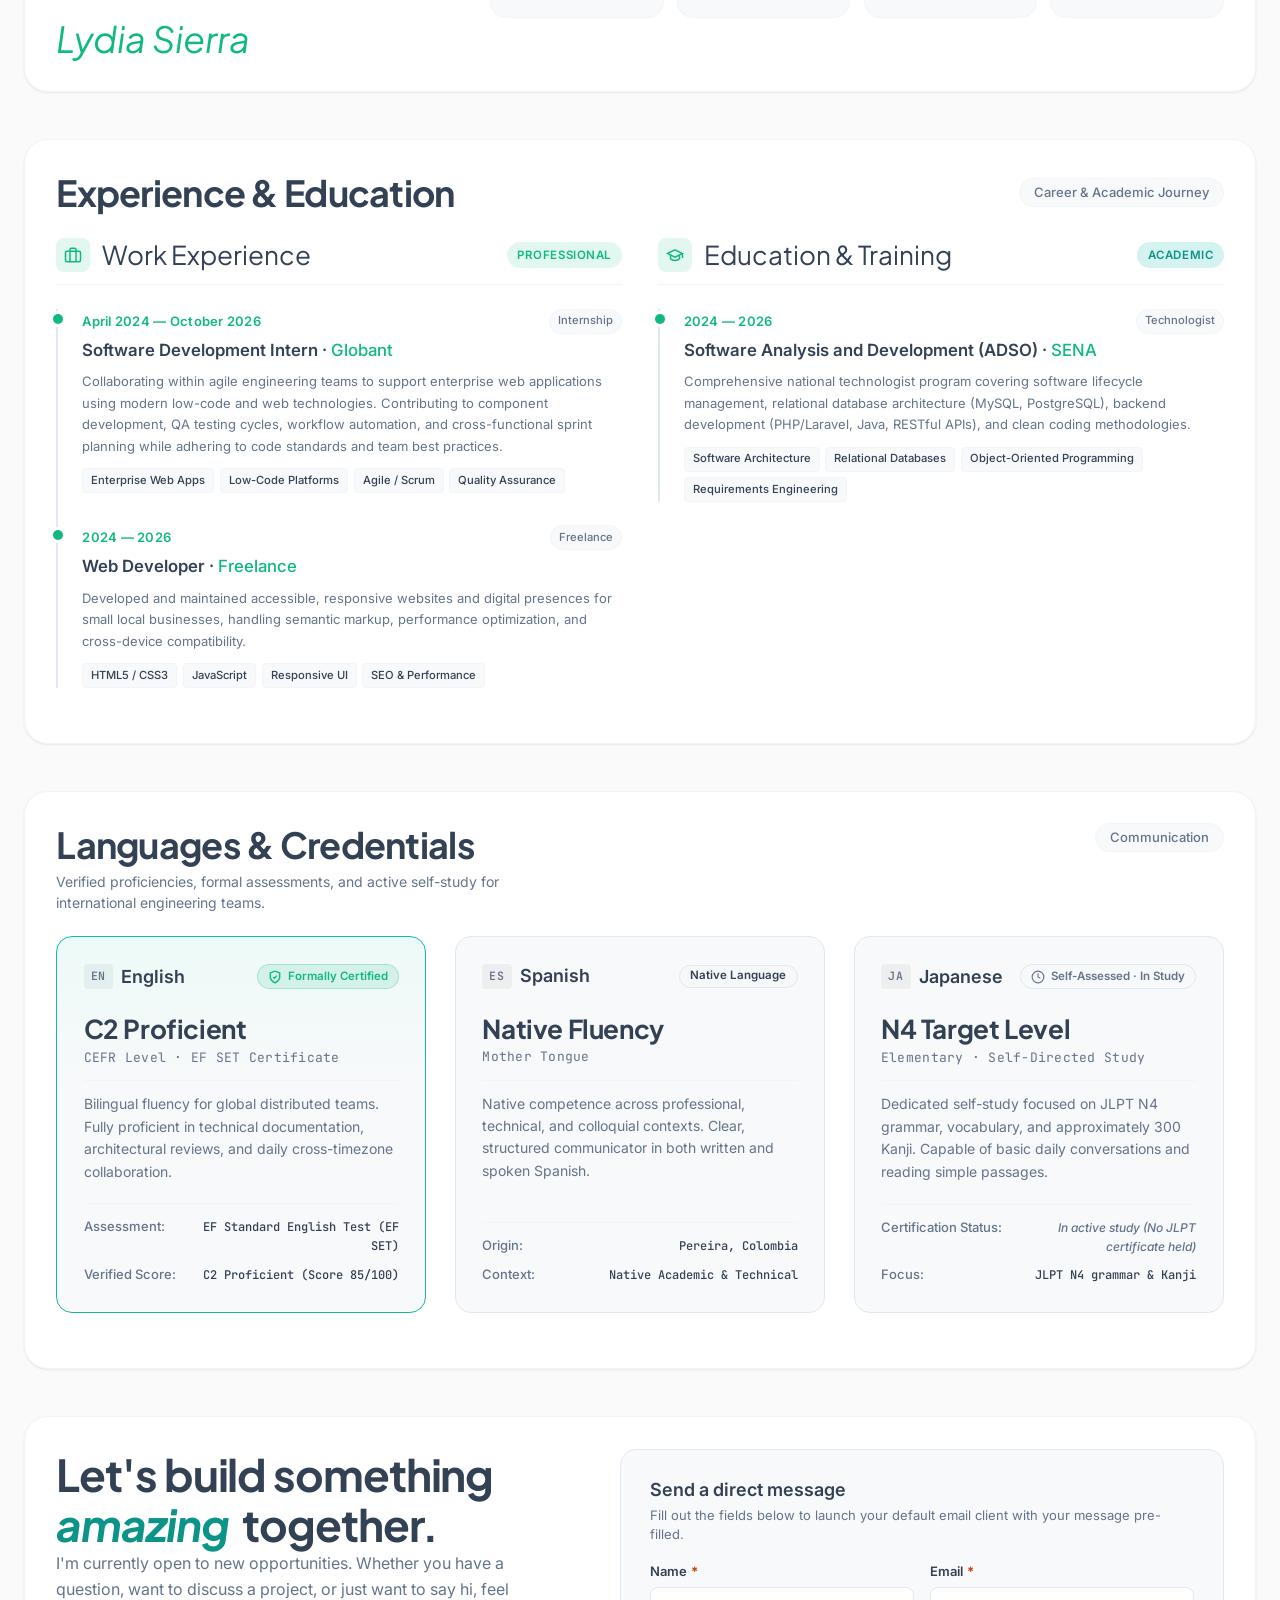
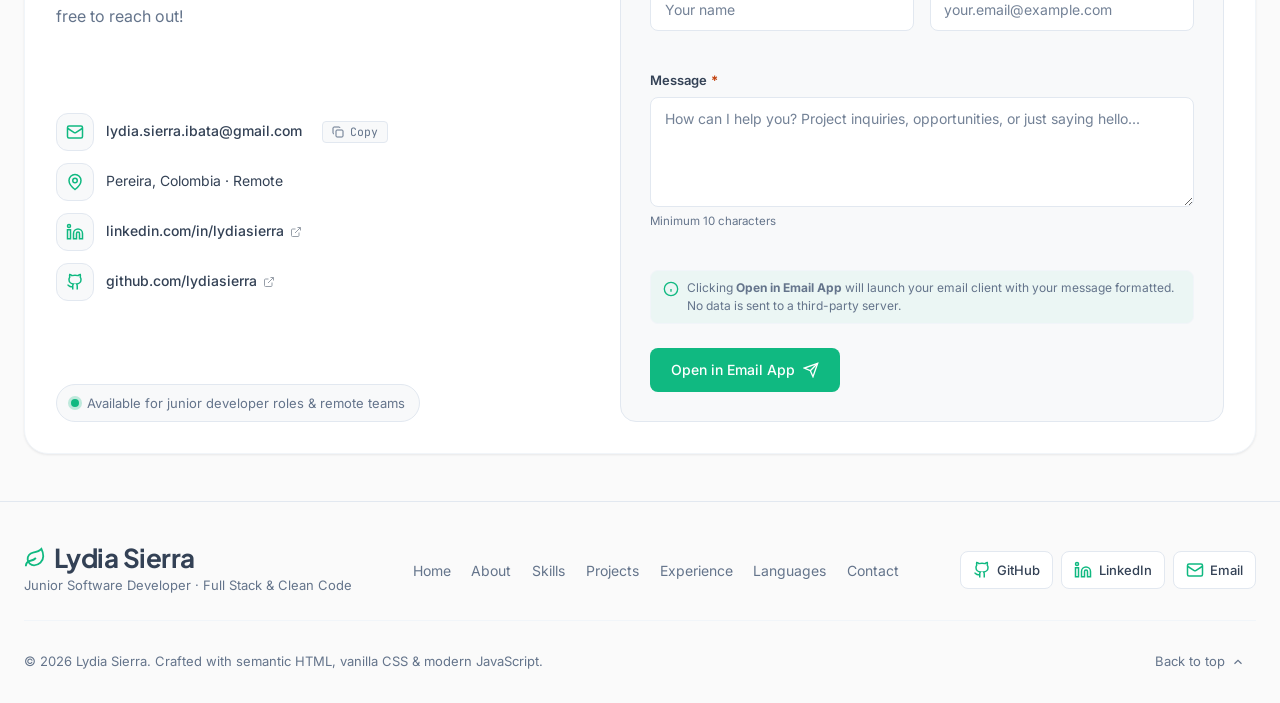
==== commit f95cdb3b: "feat(about,skills): refine two-column alignment, encapsulate skill cards, and update SENA graduation" ====
--- a/index.html
+++ b/index.html
@@ -587,19 +587,25 @@
 
     <!-- 3 & 4. About & Skills Surface Landmark Panel -->
     <section class="about-skills-section container about-skills-container" aria-label="About and skills">
-      <div class="about-skills-panel surface-card">
+      <div class="about-skills-panel about-skills-wrapper surface-card">
 
         <!-- 3. About Section -->
         <section id="about" class="about-column" aria-labelledby="about-title">
           <h2 id="about-title" class="section-title" data-i18n="about.title">About me</h2>
-          <div class="about-body">
-            <p data-i18n="about.p1">
-              I'm passionate about clean code, thoughtful design and continuous learning. I enjoy working across the
-              stack, solving problems and creating products that make people's lives better.
-            </p>
-            <p data-i18n="about.p2">
-              When I'm not coding, you'll find me learning Japanese, drawing or playing the guitar.
-            </p>
+          <div class="about-content-inner">
+            <div class="about-body">
+              <p data-i18n="about.p1">
+                I have officially graduated from the Software Analysis and Development (ADSO) program at SENA, having
+                fully completed both the academic and practical stages of my training.
+              </p>
+              <p data-i18n="about.p2">
+                I'm passionate about clean code, thoughtful design, and continuous learning. I enjoy working across the
+                stack, solving real-world problems, and building products that make people's lives better.
+              </p>
+              <p data-i18n="about.p3">
+                When I'm not coding, you'll find me learning Japanese, drawing, or playing the guitar.
+              </p>
+            </div>
             <p class="signature" data-i18n-aria-label="about.signatureAria"
               aria-label="Personal signature: Lydia Sierra">
               Lydia Sierra
@@ -611,87 +617,152 @@
         <section id="skills" class="skills-column" aria-labelledby="skills-title">
           <div class="skills-header">
             <h2 id="skills-title" class="section-title" data-i18n="skills.title">Tech stack</h2>
-            <a href="#projects" class="badge-view-all" data-i18n="skills.viewAll"
-              data-i18n-aria-label="skills.viewAllAria" aria-label="View all projects using these skills">View all</a>
           </div>
 
           <div class="skills-grid">
             <!-- Frontend Category -->
-            <article class="skill-category">
-              <div class="skill-icon-wrapper" aria-hidden="true">
-                <svg class="skill-icon" aria-hidden="true" width="20" height="20" viewBox="0 0 24 24" fill="none"
-                  stroke="currentColor" stroke-width="2">
-                  <rect width="20" height="14" x="2" y="3" rx="2" />
-                  <line x1="8" x2="16" y1="21" y2="21" />
-                  <line x1="12" x2="12" y1="17" y2="21" />
-                </svg>
-              </div>
-              <h3 class="skill-category-title" data-i18n="skills.catFrontend">Frontend</h3>
-              <ul class="skill-list">
-                <li><span>HTML</span></li>
-                <li><span>CSS</span></li>
-                <li><span>JavaScript</span></li>
-                <li><span>Angular</span></li>
-                <li><span>React</span></li>
-              </ul>
-            </article>
+            <div class="skill-category">
+              <div class="category-header">
+                <div class="category-icon" aria-hidden="true">
+                  <svg class="skill-icon" aria-hidden="true" width="18" height="18" viewBox="0 0 24 24" fill="none"
+                    stroke="currentColor" stroke-width="2" stroke-linecap="round" stroke-linejoin="round">
+                    <rect width="20" height="14" x="2" y="3" rx="2" />
+                    <line x1="8" x2="16" y1="21" y2="21" />
+                    <line x1="12" x2="12" y1="17" y2="21" />
+                  </svg>
+                </div>
+                <h3 class="skill-category-title" data-i18n="skills.catFrontend">Frontend</h3>
+              </div>
+              <div class="tech-list">
+                <div class="tech-item" data-tech="html5" style="--brand-color: #E34F26;">
+                  <img src="assets/icons/html5.svg" alt="" class="tech-item-icon" width="20" height="20">
+                  <span class="tech-item-name">HTML5</span>
+                </div>
+                <div class="tech-item" data-tech="css3" style="--brand-color: #1572B6;">
+                  <img src="assets/icons/css3.svg" alt="" class="tech-item-icon" width="20" height="20">
+                  <span class="tech-item-name">CSS3</span>
+                </div>
+                <div class="tech-item" data-tech="javascript" style="--brand-color: #F7DF1E;">
+                  <img src="assets/icons/javascript.svg" alt="" class="tech-item-icon" width="20" height="20">
+                  <span class="tech-item-name">JavaScript</span>
+                </div>
+                <div class="tech-item" data-tech="angular" style="--brand-color: #DD0031;">
+                  <img src="assets/icons/angular.svg" alt="" class="tech-item-icon" width="20" height="20">
+                  <span class="tech-item-name">Angular</span>
+                </div>
+                <div class="tech-item" data-tech="react" style="--brand-color: #61DAFB;">
+                  <img src="assets/icons/react.svg" alt="" class="tech-item-icon" width="20" height="20">
+                  <span class="tech-item-name">React</span>
+                </div>
+                <div class="tech-item" data-tech="tailwind" style="--brand-color: #06B6D4;">
+                  <img src="assets/icons/tailwind.svg" alt="" class="tech-item-icon" width="20" height="20">
+                  <span class="tech-item-name">Tailwind CSS</span>
+                </div>
+              </div>
+            </div>
 
             <!-- Backend Category -->
-            <article class="skill-category">
-              <div class="skill-icon-wrapper" aria-hidden="true">
-                <svg class="skill-icon" aria-hidden="true" width="20" height="20" viewBox="0 0 24 24" fill="none"
-                  stroke="currentColor" stroke-width="2">
-                  <rect width="20" height="8" x="2" y="2" rx="2" />
-                  <rect width="20" height="8" x="2" y="14" rx="2" />
-                  <line x1="6" x2="6.01" y1="6" y2="6" />
-                  <line x1="6" x2="6.01" y1="18" y2="18" />
-                </svg>
-              </div>
-              <h3 class="skill-category-title" data-i18n="skills.catBackend">Backend</h3>
-              <ul class="skill-list">
-                <li><span>PHP (Laravel)</span></li>
-                <li><span>Java</span></li>
-                <li><span>REST APIs</span></li>
-                <li><span>Node.js</span></li>
-              </ul>
-            </article>
+            <div class="skill-category">
+              <div class="category-header">
+                <div class="category-icon" aria-hidden="true">
+                  <svg class="skill-icon" aria-hidden="true" width="18" height="18" viewBox="0 0 24 24" fill="none"
+                    stroke="currentColor" stroke-width="2" stroke-linecap="round" stroke-linejoin="round">
+                    <rect width="20" height="8" x="2" y="2" rx="2" />
+                    <rect width="20" height="8" x="2" y="14" rx="2" />
+                    <line x1="6" x2="6.01" y1="6" y2="6" />
+                    <line x1="6" x2="6.01" y1="18" y2="18" />
+                  </svg>
+                </div>
+                <h3 class="skill-category-title" data-i18n="skills.catBackend">Backend</h3>
+              </div>
+              <div class="tech-list">
+                <div class="tech-item" data-tech="php" style="--brand-color: #777BB4;">
+                  <img src="assets/icons/php.svg" alt="" class="tech-item-icon" width="20" height="20">
+                  <span class="tech-item-name">PHP</span>
+                </div>
+                <div class="tech-item" data-tech="laravel" style="--brand-color: #FF2D20;">
+                  <img src="assets/icons/laravel.svg" alt="" class="tech-item-icon" width="20" height="20">
+                  <span class="tech-item-name">Laravel</span>
+                </div>
+                <div class="tech-item" data-tech="java" style="--brand-color: #EA2D2E;">
+                  <img src="assets/icons/java.svg" alt="" class="tech-item-icon" width="20" height="20">
+                  <span class="tech-item-name">Java</span>
+                </div>
+                <div class="tech-item" data-tech="nodejs" style="--brand-color: #5FA04E;">
+                  <img src="assets/icons/nodejs.svg" alt="" class="tech-item-icon" width="20" height="20">
+                  <span class="tech-item-name">Node.js</span>
+                </div>
+                <div class="tech-item" data-tech="rest-api" style="--brand-color: #0284C7;">
+                  <img src="assets/icons/rest-api.svg" alt="" class="tech-item-icon" width="20" height="20">
+                  <span class="tech-item-name">REST APIs</span>
+                </div>
+              </div>
+            </div>
 
             <!-- Databases Category -->
-            <article class="skill-category">
-              <div class="skill-icon-wrapper" aria-hidden="true">
-                <svg class="skill-icon" aria-hidden="true" width="20" height="20" viewBox="0 0 24 24" fill="none"
-                  stroke="currentColor" stroke-width="2">
-                  <ellipse cx="12" cy="5" rx="9" ry="3" />
-                  <path d="M3 5V19A9 3 0 0 0 21 19V5" />
-                  <path d="M3 12A9 3 0 0 0 21 12" />
-                </svg>
-              </div>
-              <h3 class="skill-category-title" data-i18n="skills.catDatabases">Databases</h3>
-              <ul class="skill-list">
-                <li><span>MySQL</span></li>
-                <li><span>PostgreSQL</span></li>
-                <li><span>MongoDB</span></li>
-              </ul>
-            </article>
+            <div class="skill-category">
+              <div class="category-header">
+                <div class="category-icon" aria-hidden="true">
+                  <svg class="skill-icon" aria-hidden="true" width="18" height="18" viewBox="0 0 24 24" fill="none"
+                    stroke="currentColor" stroke-width="2" stroke-linecap="round" stroke-linejoin="round">
+                    <ellipse cx="12" cy="5" rx="9" ry="3" />
+                    <path d="M3 5V19A9 3 0 0 0 21 19V5" />
+                    <path d="M3 12A9 3 0 0 0 21 12" />
+                  </svg>
+                </div>
+                <h3 class="skill-category-title" data-i18n="skills.catDatabases">Databases</h3>
+              </div>
+              <div class="tech-list">
+                <div class="tech-item" data-tech="mysql" style="--brand-color: #4479A1;">
+                  <img src="assets/icons/mysql.svg" alt="" class="tech-item-icon" width="20" height="20">
+                  <span class="tech-item-name">MySQL</span>
+                </div>
+                <div class="tech-item" data-tech="postgresql" style="--brand-color: #4169E1;">
+                  <img src="assets/icons/postgresql.svg" alt="" class="tech-item-icon" width="20" height="20">
+                  <span class="tech-item-name">PostgreSQL</span>
+                </div>
+                <div class="tech-item" data-tech="mongodb" style="--brand-color: #47A248;">
+                  <img src="assets/icons/mongodb.svg" alt="" class="tech-item-icon" width="20" height="20">
+                  <span class="tech-item-name">MongoDB</span>
+                </div>
+              </div>
+            </div>
 
             <!-- Tools Category -->
-            <article class="skill-category">
-              <div class="skill-icon-wrapper" aria-hidden="true">
-                <svg class="skill-icon" aria-hidden="true" width="20" height="20" viewBox="0 0 24 24" fill="none"
-                  stroke="currentColor" stroke-width="2">
-                  <path
-                    d="M14.7 6.3a1 1 0 0 0 0 1.4l1.6 1.6a1 1 0 0 0 1.4 0l3.77-3.77a6 6 0 0 1-7.94 7.94l-6.91 6.91a2.12 2.12 0 0 1-3-3l6.91-6.91a6 6 0 0 1 7.94-7.94l-3.76 3.76z" />
-                </svg>
-              </div>
-              <h3 class="skill-category-title" data-i18n="skills.catTools">Tools</h3>
-              <ul class="skill-list">
-                <li><span>Git &amp; GitHub</span></li>
-                <li><span>VS Code</span></li>
-                <li><span>Linux</span></li>
-                <li><span>Docker</span> <span class="skill-context-tag" data-i18n="skills.learningTag">(learning)</span>
-                </li>
-              </ul>
-            </article>
+            <div class="skill-category">
+              <div class="category-header">
+                <div class="category-icon" aria-hidden="true">
+                  <svg class="skill-icon" aria-hidden="true" width="18" height="18" viewBox="0 0 24 24" fill="none"
+                    stroke="currentColor" stroke-width="2" stroke-linecap="round" stroke-linejoin="round">
+                    <path
+                      d="M14.7 6.3a1 1 0 0 0 0 1.4l1.6 1.6a1 1 0 0 0 1.4 0l3.77-3.77a6 6 0 0 1-7.94 7.94l-6.91 6.91a2.12 2.12 0 0 1-3-3l6.91-6.91a6 6 0 0 1 7.94-7.94l-3.76 3.76z" />
+                  </svg>
+                </div>
+                <h3 class="skill-category-title" data-i18n="skills.catTools">Tools</h3>
+              </div>
+              <div class="tech-list">
+                <div class="tech-item" data-tech="git" style="--brand-color: #F05032;">
+                  <img src="assets/icons/git.svg" alt="" class="tech-item-icon" width="20" height="20">
+                  <span class="tech-item-name">Git</span>
+                </div>
+                <div class="tech-item" data-tech="github" style="--brand-color: #181717;">
+                  <img src="assets/icons/github.svg" alt="" class="tech-item-icon" width="20" height="20">
+                  <span class="tech-item-name">GitHub</span>
+                </div>
+                <div class="tech-item" data-tech="vscode" style="--brand-color: #007ACC;">
+                  <img src="assets/icons/vscode.svg" alt="" class="tech-item-icon" width="20" height="20">
+                  <span class="tech-item-name">VS Code</span>
+                </div>
+                <div class="tech-item" data-tech="linux" style="--brand-color: #FCC624;">
+                  <img src="assets/icons/linux.svg" alt="" class="tech-item-icon" width="20" height="20">
+                  <span class="tech-item-name">Linux</span>
+                </div>
+                <div class="tech-item" data-tech="docker" style="--brand-color: #2496ED;">
+                  <img src="assets/icons/docker.svg" alt="" class="tech-item-icon" width="20" height="20">
+                  <span class="tech-item-name">Docker</span>
+                </div>
+              </div>
+            </div>
           </div>
         </section>
 
--- a/css/about-skills.css
+++ b/css/about-skills.css
@@ -1,11 +1,11 @@
 /**
  * Lydia Sierra — Personal Developer Portfolio
  * About & Skills (Tech Stack) Component Styles
- * Conforming to DESIGN_SPEC.md & Visual Mockup
+ * Conforming to Hybrid Emerald & Slate Design System
  */
 
 /* ==========================================================================
-   Shared Surface Panel (About & Skills Grid)
+   Shared Surface Panel (About & Skills Two-Column Wrapper)
    ========================================================================== */
 .about-skills-section,
 .about-skills-container {
@@ -14,9 +14,11 @@
   margin-block-end: var(--section-gap);
 }
 
-.about-skills-panel {
+.about-skills-panel,
+.about-skills-wrapper {
   display: grid;
   grid-template-columns: 3.5fr 6.5fr;
+  align-items: stretch;
   gap: clamp(1.5rem, 1rem + 1.8vw, 3rem);
   background-color: var(--color-surface);
   border: 1px solid var(--color-border-subtle);
@@ -35,9 +37,9 @@
 .about-column {
   display: flex;
   flex-direction: column;
-  justify-content: space-between;
   gap: var(--space-5);
   margin-block-end: 0;
+  height: 100%;
 }
 
 .about-column .section-title {
@@ -49,6 +51,15 @@
   line-height: 1.2;
 }
 
+.about-content-inner {
+  display: flex;
+  flex-direction: column;
+  justify-content: space-between;
+  flex: 1;
+  height: 100%;
+  gap: var(--space-6);
+}
+
 .about-body {
   display: flex;
   flex-direction: column;
@@ -68,16 +79,17 @@
 }
 
 .about-column .signature {
-  margin-top: var(--space-2);
+  margin: 0;
   font-family: var(--font-display);
   font-style: italic;
   font-size: var(--text-3xl);
   color: var(--color-primary);
+  line-height: 1.15;
   user-select: none;
 }
 
 [data-theme="dark"] .about-column .signature {
-  color: var(--color-accent-pink);
+  color: var(--color-primary);
 }
 
 /* ==========================================================================
@@ -106,7 +118,7 @@
   line-height: 1.2;
 }
 
-/* "View all" Pill Badge from Mockup */
+/* "View all" Pill Badge */
 .badge-view-all {
   display: inline-flex;
   align-items: center;
@@ -134,104 +146,198 @@
   gap: clamp(0.75rem, 0.5rem + 0.4vw, 1.25rem);
 }
 
-/* Individual Category Card */
+/* Encapsulated Category Card */
 .skill-category {
   background-color: var(--color-surface-subtle);
   border: 1px solid var(--color-border-subtle);
-  border-radius: var(--radius-md);
-  padding: clamp(1rem, 0.85rem + 0.3vw, 1.25rem);
-  display: flex;
-  flex-direction: column;
+  border-radius: var(--radius-lg);
+  padding: var(--space-4);
+  display: flex;
+  flex-direction: column;
+  transition:
+    transform 0.2s,
+    box-shadow 0.2s,
+    border-color 0.2s,
+    background-color var(--transition-fast);
+}
+
+.skill-category:hover {
+  transform: translateY(-2px);
+  box-shadow: 0 4px 12px rgba(var(--color-shadow-rgb), 0.05);
+  border-color: var(--color-border);
+}
+
+[data-theme="dark"] .skill-category:hover {
+  box-shadow: 0 4px 12px rgba(var(--color-shadow-rgb), 0.25);
+}
+
+/* Inline Category Header */
+.category-header {
+  display: flex;
+  align-items: center;
   gap: var(--space-3);
-  transition:
-    background-color var(--transition-fast),
-    border-color var(--transition-fast),
-    transform var(--transition-fast);
-}
-
-.skill-category:hover {
-  border-color: var(--color-border);
-  transform: translateY(-1px);
-}
-
-/* Restrained Turquoise Icon Container */
-.skill-icon-wrapper {
-  display: inline-flex;
+  margin-bottom: var(--space-4);
+  border-bottom: 1px solid var(--color-border);
+  padding-bottom: var(--space-3);
+}
+
+/* Emerald-Tinted Category Icon */
+.category-icon {
+  width: 32px;
+  height: 32px;
+  display: flex;
   align-items: center;
   justify-content: center;
-  width: 36px;
-  height: 36px;
+  flex-shrink: 0;
+  background-color: color-mix(in srgb, var(--color-primary) 10%, transparent);
+  color: var(--color-primary);
   border-radius: var(--radius-sm);
-  background-color: rgba(var(--color-accent-turquoise-rgb), 0.16);
-  color: var(--color-turquoise-text);
-  flex-shrink: 0;
-}
-
-[data-theme="dark"] .skill-icon-wrapper {
-  background-color: rgba(var(--color-accent-turquoise-rgb), 0.22);
-  color: var(--color-accent-turquoise);
-}
-
+}
+
+.category-icon svg,
 .skill-icon {
   width: 18px;
   height: 18px;
 }
 
 /* Category Title */
+.category-header h3,
 .skill-category-title {
   font-family: var(--font-body);
   font-size: var(--text-sm);
   font-weight: 600;
   color: var(--color-text-main);
   line-height: 1.3;
-}
-
-/* Vertical Technology List */
-.skill-list {
-  list-style: none;
   margin: 0;
-  padding: 0;
-  display: flex;
-  flex-direction: column;
-  gap: 0.45rem;
-}
-
-.skill-list li {
-  font-family: var(--font-body);
-  font-size: var(--text-xs);
-  color: var(--color-text-main);
+  min-width: 0;
+}
+
+/* Hover Reveal Tech Stack List */
+.tech-list {
+  display: flex;
+  flex-direction: column;
+  gap: 0.15rem;
+}
+
+/* Individual Tech Row Item */
+.tech-item {
+  display: flex;
+  align-items: center;
+  gap: 0.75rem;
+  padding: 0.35rem 0;
+  cursor: default;
+  color: var(--color-text-muted);
+  font-family: var(--font-body);
+  font-size: var(--text-sm);
+  font-weight: 500;
   line-height: 1.4;
-  display: flex;
-  align-items: center;
-  justify-content: space-between;
-  gap: 0.25rem;
-}
-
-/* Context Tag (e.g. learning, academic, core) */
-.skill-context-tag {
-  font-size: 0.7rem;
+  user-select: none;
+  transition: all 0.3s ease;
+}
+
+/* Default State: Muted & Monochromatic Icon */
+.tech-item-icon {
+  width: 20px;
+  height: 20px;
+  flex-shrink: 0;
+  object-fit: contain;
+  filter: grayscale(100%) opacity(0.6);
+  transition: filter 0.3s ease;
+}
+
+/* Hover State: Reveal Brand Color & Subtle Movement Cue */
+.tech-item:hover,
+.tech-item:focus-within {
+  color: var(--brand-color);
+  transform: translateX(6px);
+}
+
+.tech-item:hover .tech-item-icon,
+.tech-item:focus-within .tech-item-icon {
+  filter: grayscale(0%) opacity(1);
+}
+
+/* Dark Theme Adjustments for Monochromatic Brand Logos */
+[data-theme="dark"] .tech-item[data-tech="github"] {
+  --brand-color: var(--color-text-main);
+}
+
+[data-theme="dark"] .tech-item[data-tech="github"] .tech-item-icon {
+  filter: grayscale(100%) invert(1) opacity(0.6);
+}
+
+[data-theme="dark"] .tech-item[data-tech="github"]:hover .tech-item-icon,
+[data-theme="dark"] .tech-item[data-tech="github"]:focus-within .tech-item-icon {
+  filter: invert(1) opacity(1);
+}
+
+/* Context Tag inside Tech Item (e.g., learning tag) */
+.tech-item .skill-context-tag {
+  font-family: var(--font-body);
+  font-size: 0.75rem;
+  font-style: italic;
   color: var(--color-text-muted);
-  font-style: italic;
-  white-space: nowrap;
+  opacity: 0.85;
+  margin-inline-start: 0.25rem;
+  transition: color 0.3s ease;
+}
+
+.tech-item:hover .skill-context-tag,
+.tech-item:focus-within .skill-context-tag {
+  color: var(--brand-color);
+  opacity: 0.95;
+}
+
+/* Accessibility: Respect Reduced Motion */
+@media (prefers-reduced-motion: reduce) {
+  .skill-category {
+    transition: border-color var(--transition-fast), background-color var(--transition-fast);
+  }
+
+  .skill-category:hover {
+    transform: none;
+  }
+
+  .tech-item {
+    transition: color var(--transition-fast);
+  }
+
+  .tech-item:hover,
+  .tech-item:focus-within {
+    transform: none;
+  }
+
+  .tech-item-icon {
+    transition: filter var(--transition-fast);
+  }
 }
 
 /* ==========================================================================
-   Responsive Adaptations (Tablet & Mobile Stacking)
+   Responsive Adaptations (Compact Desktop, Tablet & Mobile Stacking)
    ========================================================================== */
-@media (max-width: 960px) {
-  .about-skills-panel {
-    grid-template-columns: 1fr;
-    gap: var(--space-8);
-  }
-
+@media (max-width: 1120px) {
   .skills-grid {
     grid-template-columns: repeat(2, 1fr);
     gap: 1rem;
   }
 }
 
+@media (max-width: 960px) {
+  .about-skills-panel,
+  .about-skills-wrapper {
+    grid-template-columns: 1fr;
+    gap: var(--space-8);
+  }
+
+  .about-column,
+  .about-content-inner {
+    height: auto;
+  }
+}
+
 @media (max-width: 580px) {
-  .about-skills-panel {
+  .about-skills-panel,
+  .about-skills-wrapper {
     padding: 1.25rem;
     border-radius: var(--radius-lg);
   }
